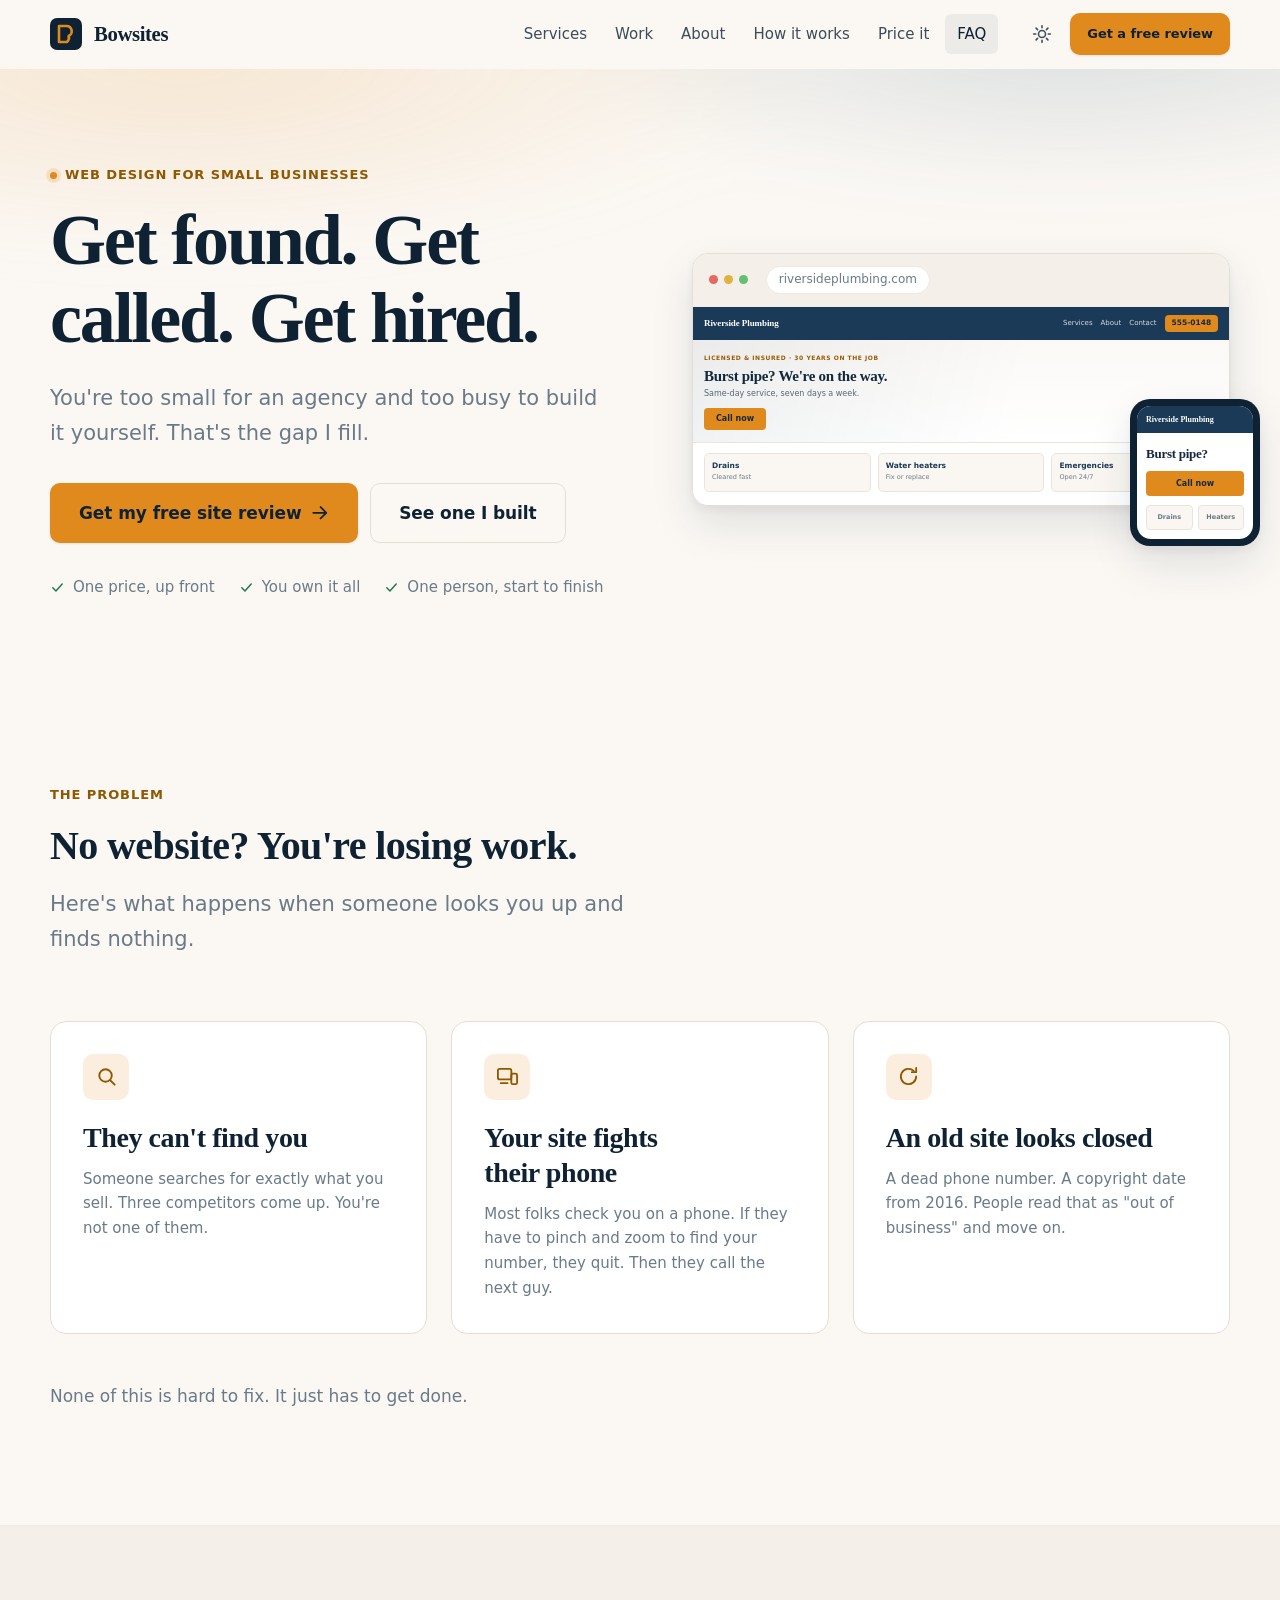
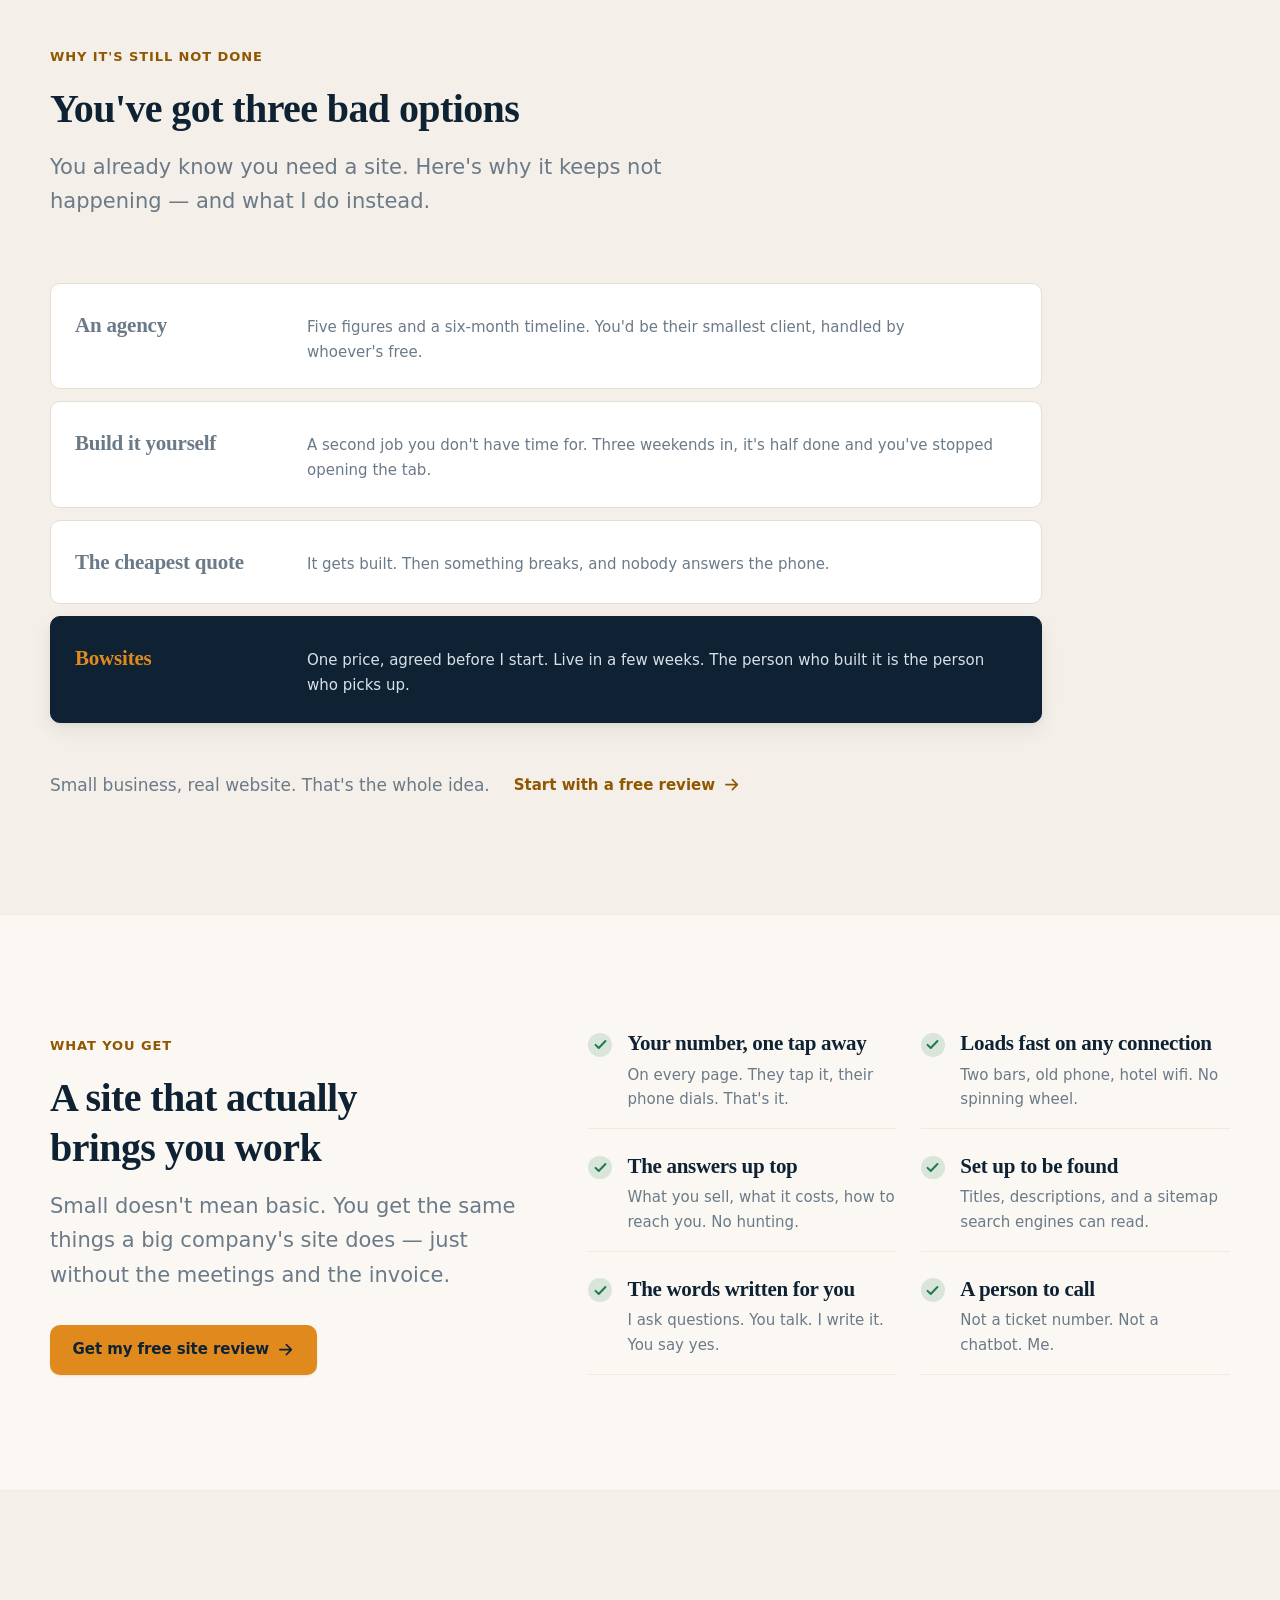
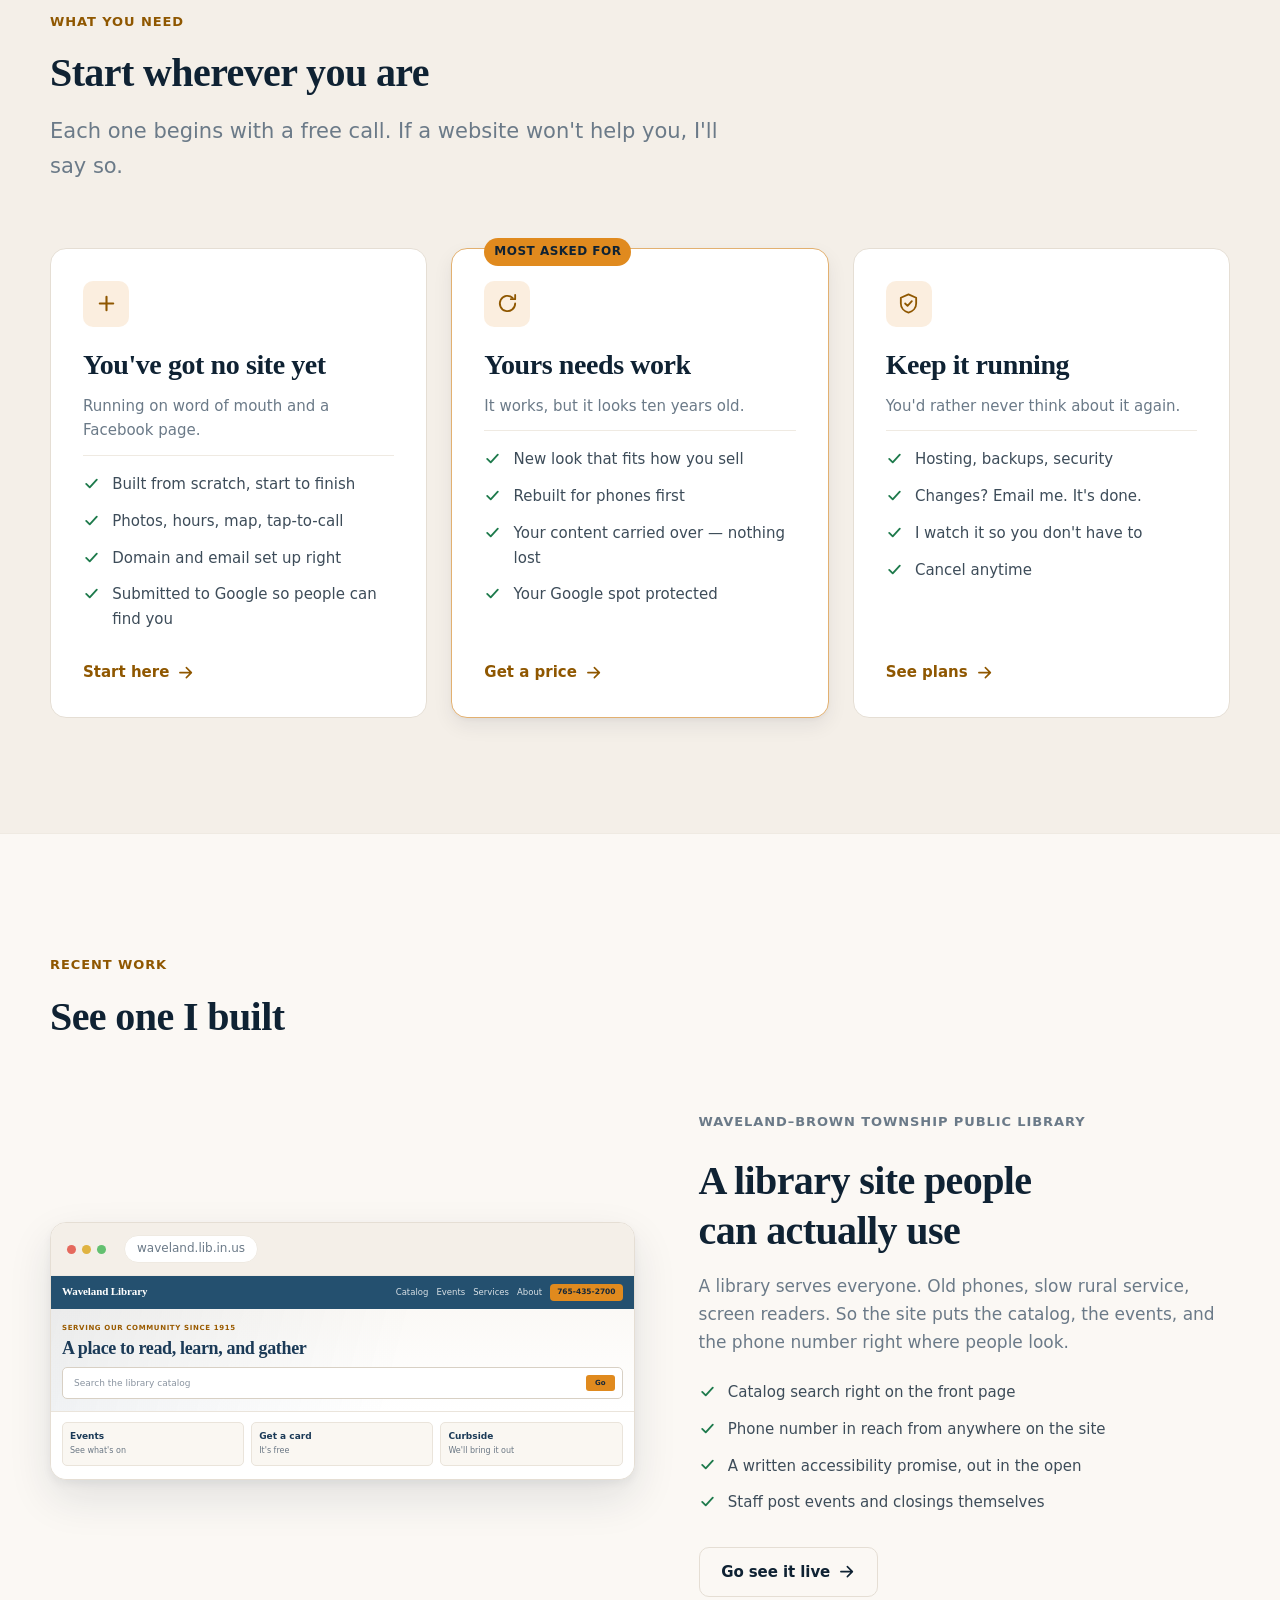
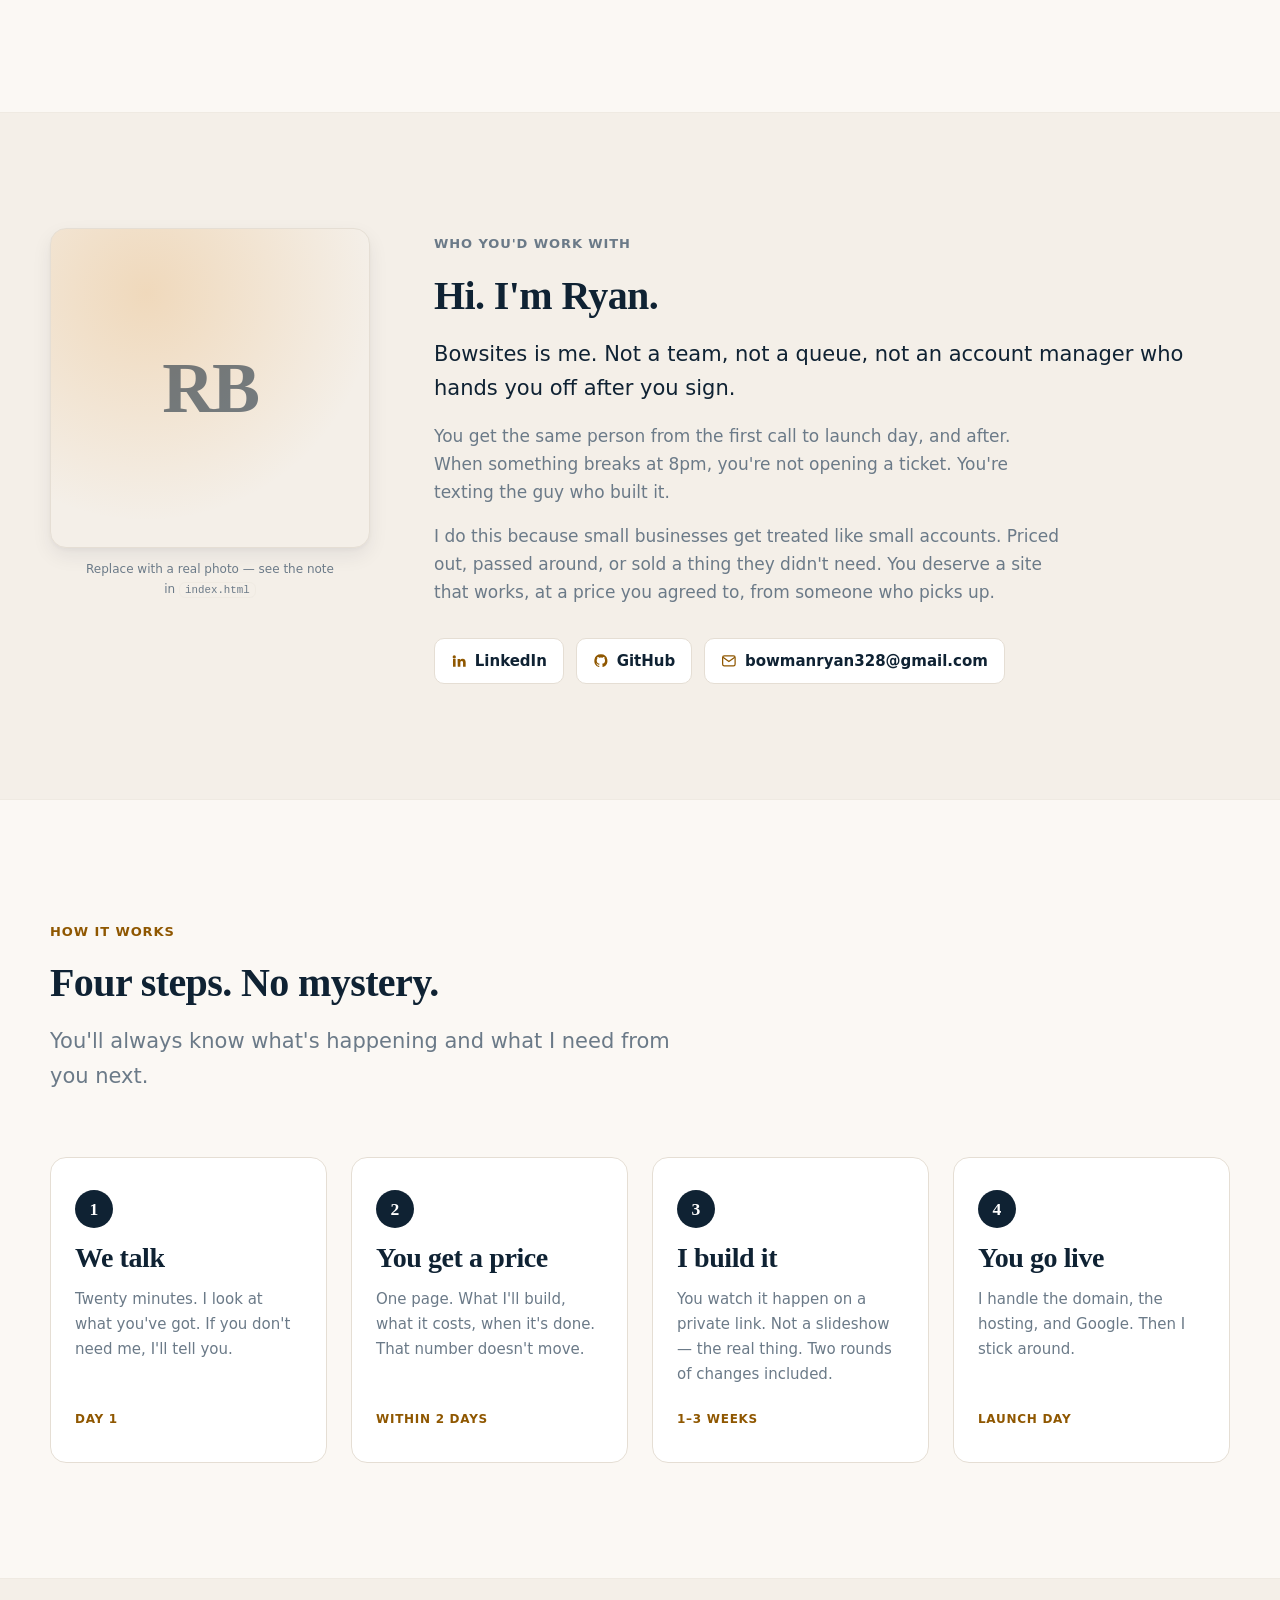
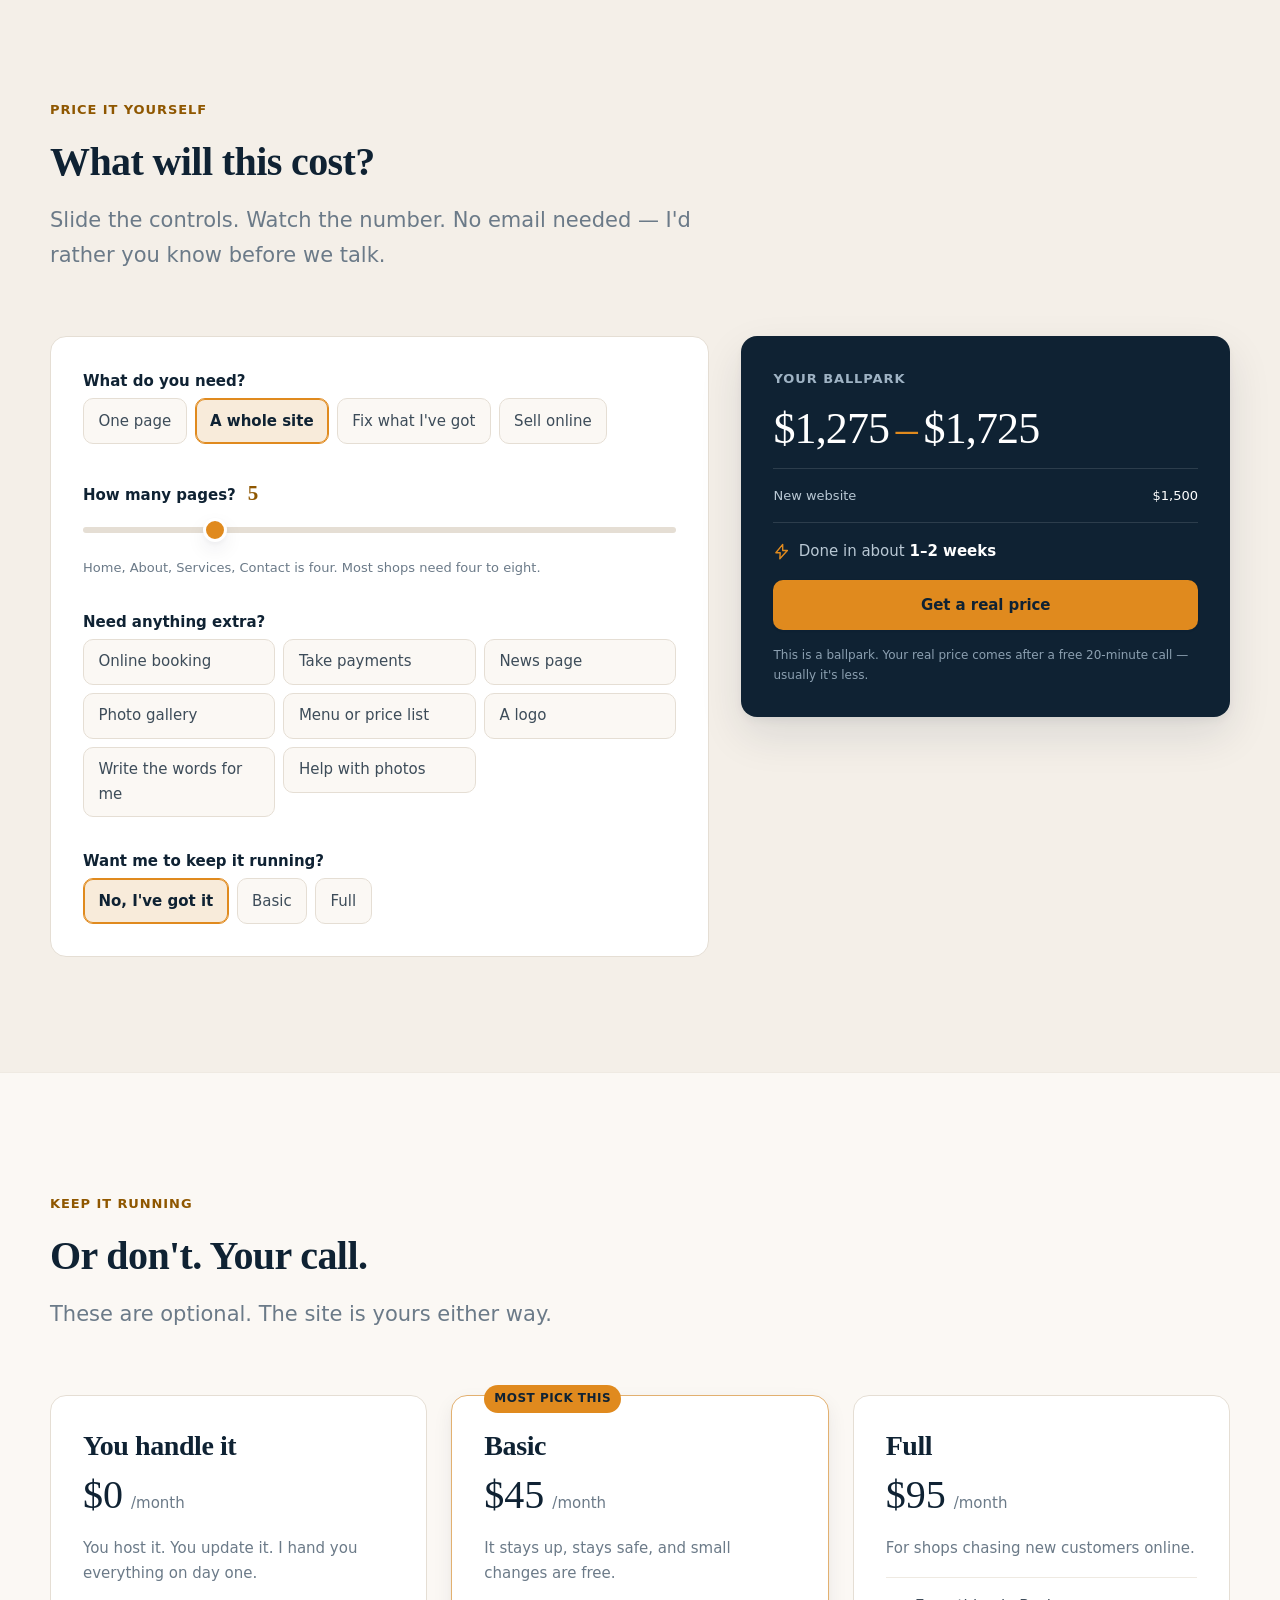
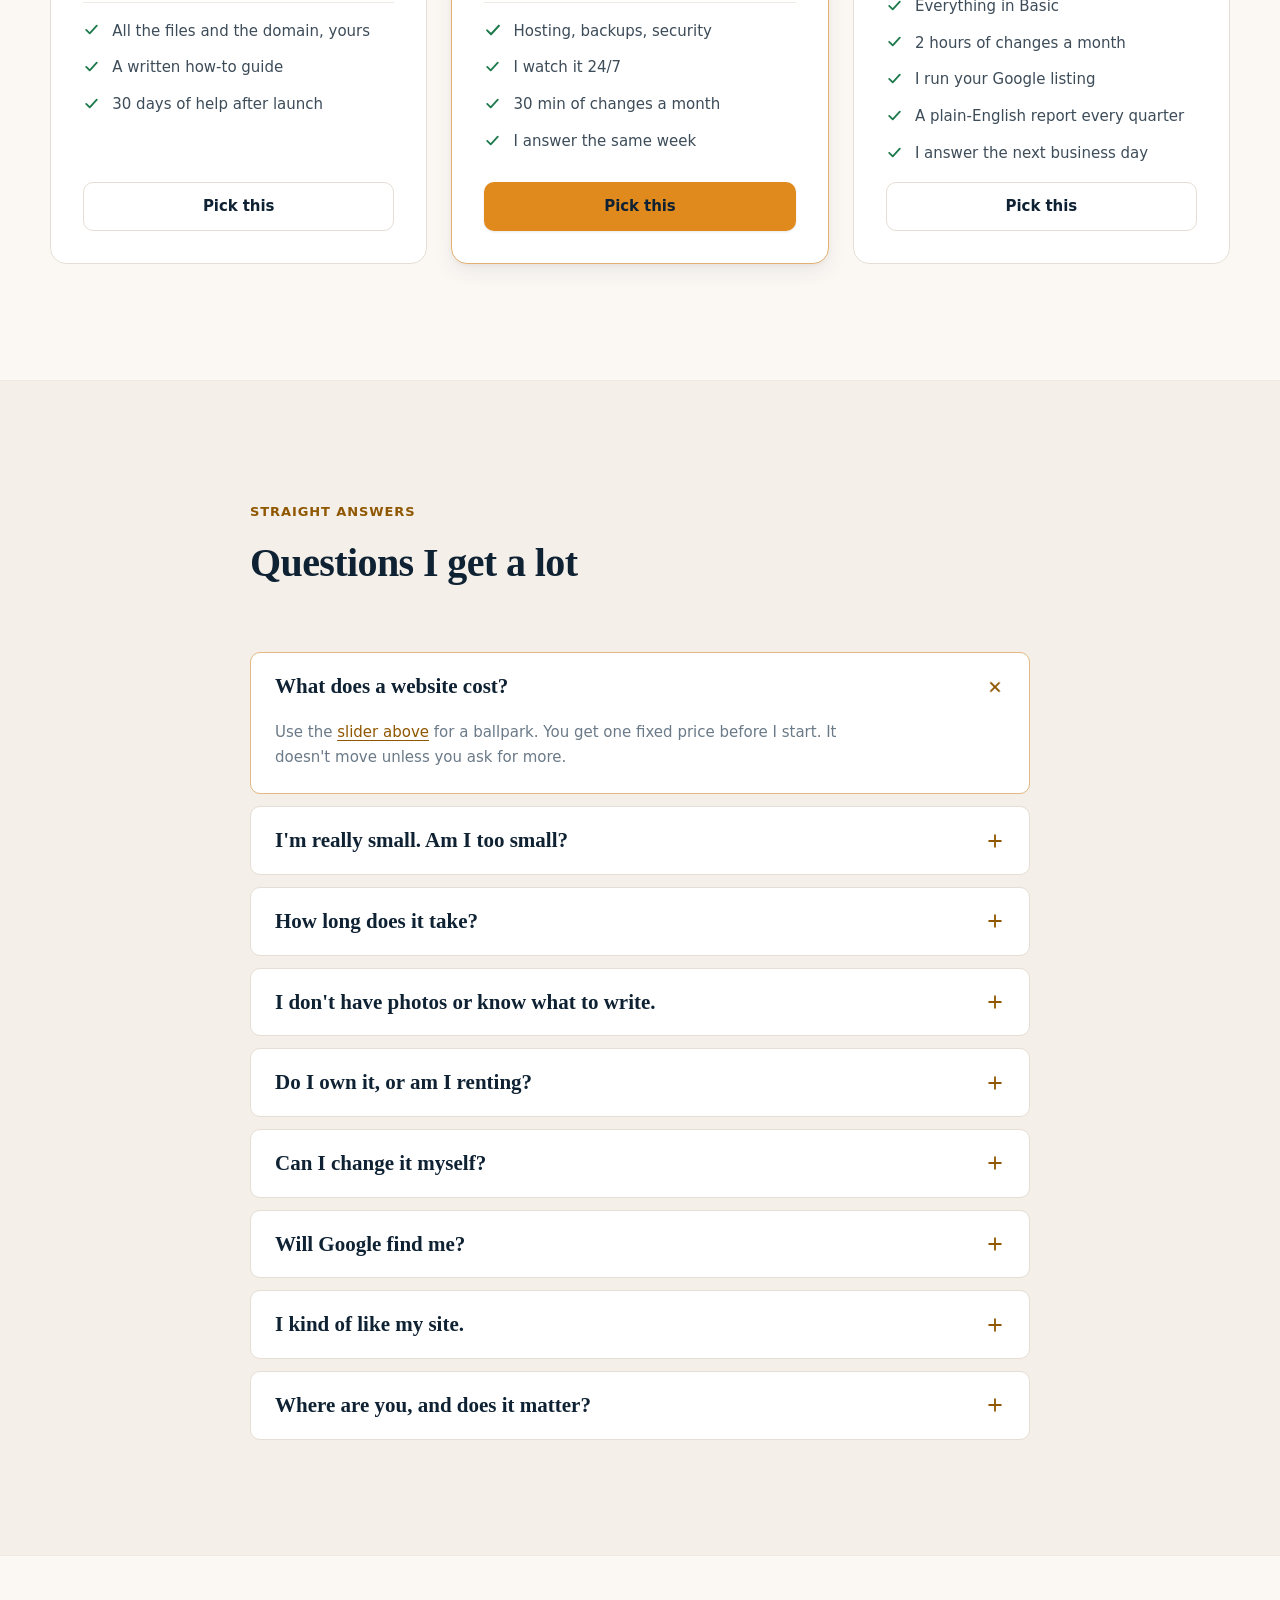
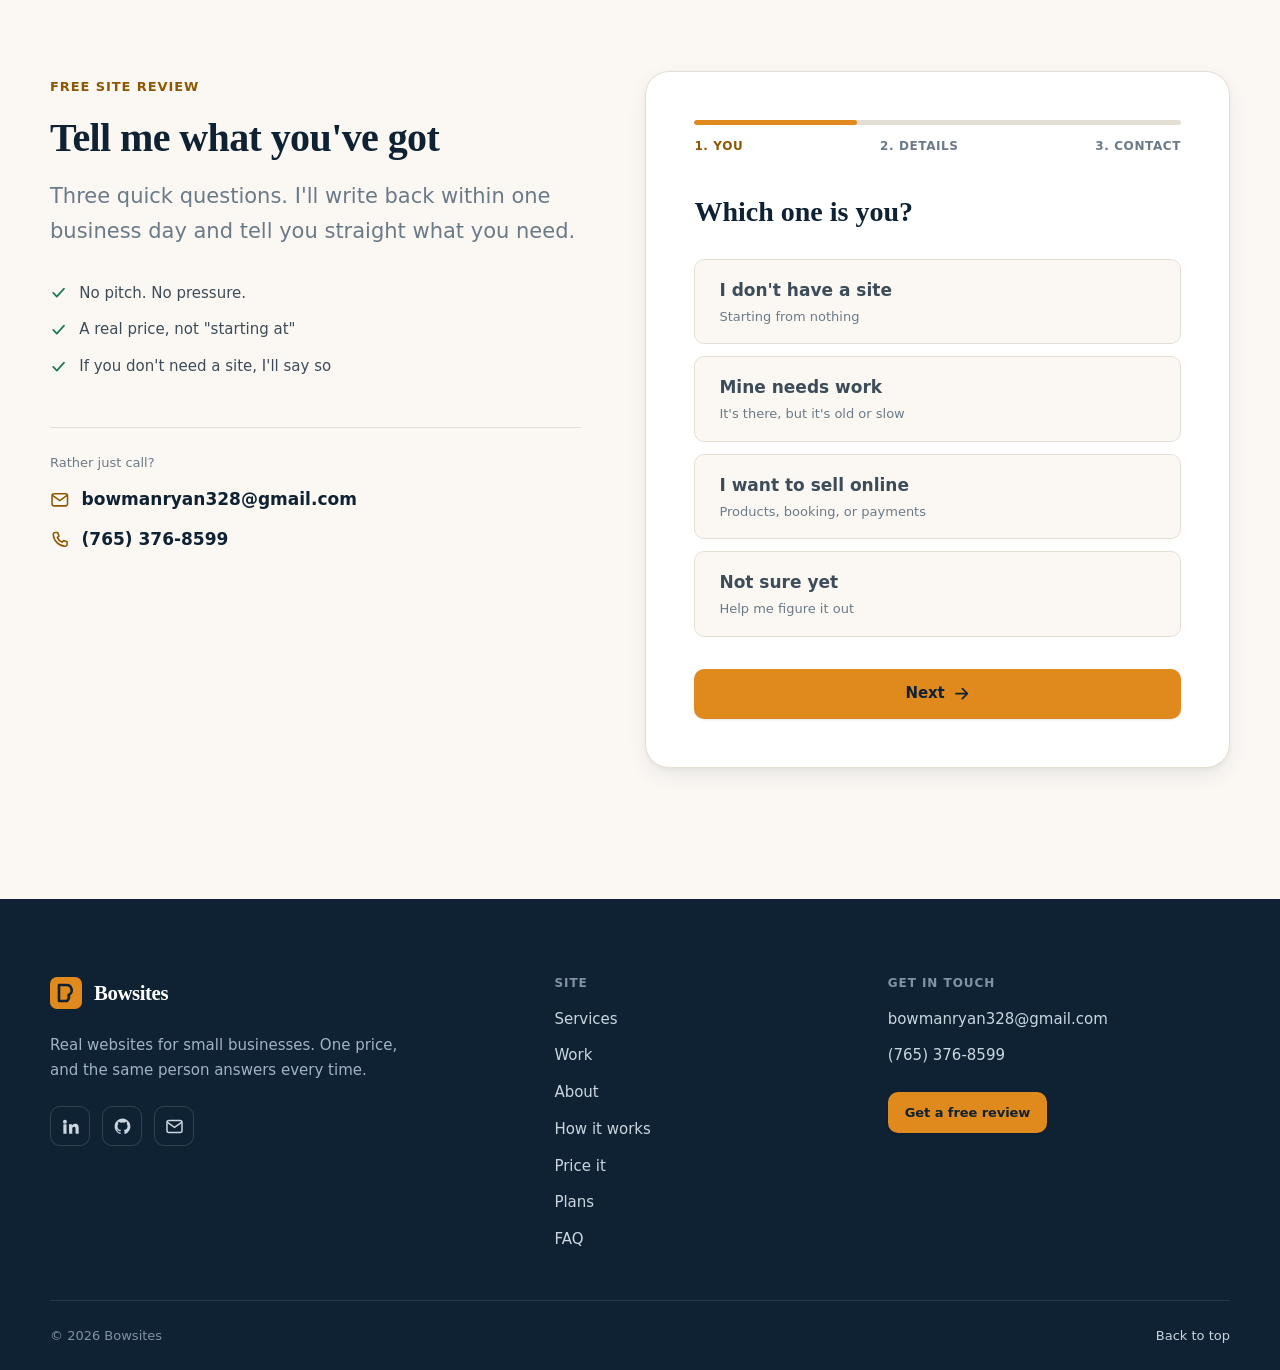
==== index.html @ 0f8f1070 "Add About section, profile links, share image, and 404 page The page claimed "a real person, not a t" ====
<!DOCTYPE html>
<html lang="en" data-theme="auto">
<head>
<meta charset="utf-8">
<meta name="viewport" content="width=device-width, initial-scale=1, viewport-fit=cover">
<title>Bowsites — Websites for Small Businesses</title>

<meta name="description" content="Too small for an agency. Too busy to build it yourself. Bowsites makes real websites for small businesses — one fixed price, a few weeks, and the same person answers every time.">
<meta name="theme-color" content="#0F2233" media="(prefers-color-scheme: dark)">
<meta name="theme-color" content="#FBF8F4" media="(prefers-color-scheme: light)">
<link rel="canonical" href="https://ryanbowman19.github.io/">

<meta property="og:type" content="website">
<meta property="og:title" content="Bowsites — Websites for Small Businesses">
<meta property="og:description" content="Too small for an agency. Too busy to build it yourself. One fixed price, a few weeks, and the same person answers every time.">
<meta property="og:url" content="https://ryanbowman19.github.io/">
<meta property="og:image" content="https://ryanbowman19.github.io/assets/og-image.png">
<meta property="og:image:alt" content="Bowsites — websites for small businesses">
<meta name="twitter:card" content="summary_large_image">

<link rel="icon" href="data:image/svg+xml,%3Csvg xmlns='http://www.w3.org/2000/svg' viewBox='0 0 32 32'%3E%3Crect width='32' height='32' rx='7' fill='%230F2233'/%3E%3Cpath d='M9 8h7.5a5.2 5.2 0 0 1 2.1 9.95A5.6 5.6 0 0 1 17 24H9z' fill='none' stroke='%23E08A1E' stroke-width='2.6' stroke-linejoin='round'/%3E%3C/svg%3E">
<link rel="apple-touch-icon" href="assets/apple-touch-icon.png">

<link rel="stylesheet" href="styles.css">

<script type="application/ld+json">
{
  "@context": "https://schema.org",
  "@type": "ProfessionalService",
  "@id": "https://ryanbowman19.github.io/#business",
  "name": "Bowsites",
  "description": "Web design and website redesign for small businesses. Fast, simple sites at a fixed price.",
  "url": "https://ryanbowman19.github.io/",
  "email": "REPLACE_EMAIL",
  "telephone": "REPLACE_PHONE",
  "priceRange": "$$",
  "areaServed": "Worldwide",
  "availableLanguage": "en",
  "sameAs": [
    "https://www.linkedin.com/in/ryan-bowman19",
    "https://github.com/RyanBowman19"
  ],
  "founder": {
    "@type": "Person",
    "name": "Ryan Bowman",
    "url": "https://ryanbowman19.github.io/#about",
    "sameAs": [
      "https://www.linkedin.com/in/ryan-bowman19",
      "https://github.com/RyanBowman19"
    ]
  },
  "makesOffer": [
    { "@type": "Offer", "itemOffered": { "@type": "Service", "name": "New website design" } },
    { "@type": "Offer", "itemOffered": { "@type": "Service", "name": "Website redesign" } },
    { "@type": "Offer", "itemOffered": { "@type": "Service", "name": "Website care and hosting" } }
  ]
}
</script>
</head>

<body>
<a class="skip-link" href="#main">Skip to content</a>

<!-- ═══ ICON SPRITE — inline, zero requests ═══ -->
<svg class="sprite" aria-hidden="true" focusable="false">
  <symbol id="i-check" viewBox="0 0 24 24"><path d="m4.5 12.5 5 5 10-11" fill="none" stroke="currentColor" stroke-width="2.4" stroke-linecap="round" stroke-linejoin="round"/></symbol>
  <symbol id="i-arrow" viewBox="0 0 24 24"><path d="M4 12h15m-6-7 7 7-7 7" fill="none" stroke="currentColor" stroke-width="2.2" stroke-linecap="round" stroke-linejoin="round"/></symbol>
  <symbol id="i-search" viewBox="0 0 24 24"><circle cx="11" cy="11" r="6.5" fill="none" stroke="currentColor" stroke-width="2"/><path d="m16 16 4.5 4.5" fill="none" stroke="currentColor" stroke-width="2" stroke-linecap="round"/></symbol>
  <symbol id="i-phone" viewBox="0 0 24 24"><path d="M6.5 3h3l1.5 4.5-2 1.5a11.5 11.5 0 0 0 6 6l1.5-2L21 14.5v3a2.5 2.5 0 0 1-2.7 2.5C10.8 19.5 4.5 13.2 4 5.7A2.5 2.5 0 0 1 6.5 3Z" fill="none" stroke="currentColor" stroke-width="1.9" stroke-linejoin="round"/></symbol>
  <symbol id="i-mail" viewBox="0 0 24 24"><rect x="2.5" y="4.5" width="19" height="15" rx="2.5" fill="none" stroke="currentColor" stroke-width="1.9"/><path d="m3.5 7 8.5 6 8.5-6" fill="none" stroke="currentColor" stroke-width="1.9" stroke-linecap="round"/></symbol>
  <symbol id="i-bolt" viewBox="0 0 24 24"><path d="M13.5 2 4 13.5h6L9.5 22 20 10.5h-6.5z" fill="none" stroke="currentColor" stroke-width="1.9" stroke-linejoin="round"/></symbol>
  <symbol id="i-device" viewBox="0 0 24 24"><rect x="2" y="4" width="14" height="11" rx="1.8" fill="none" stroke="currentColor" stroke-width="1.9"/><rect x="16" y="9" width="6" height="11" rx="1.6" fill="none" stroke="currentColor" stroke-width="1.9"/><path d="M5 19h7" stroke="currentColor" stroke-width="1.9" stroke-linecap="round"/></symbol>
  <symbol id="i-shield" viewBox="0 0 24 24"><path d="M12 2.5 20 6v6c0 4.6-3.3 8.3-8 9.5-4.7-1.2-8-4.9-8-9.5V6Z" fill="none" stroke="currentColor" stroke-width="1.9" stroke-linejoin="round"/><path d="m8.5 12 2.5 2.5 4.5-5" fill="none" stroke="currentColor" stroke-width="1.9" stroke-linecap="round" stroke-linejoin="round"/></symbol>
  <symbol id="i-refresh" viewBox="0 0 24 24"><path d="M20 12a8 8 0 1 1-2.6-5.9" fill="none" stroke="currentColor" stroke-width="1.9" stroke-linecap="round"/><path d="M20 3v4.5h-4.5" fill="none" stroke="currentColor" stroke-width="1.9" stroke-linecap="round" stroke-linejoin="round"/></symbol>
  <symbol id="i-plus" viewBox="0 0 24 24"><path d="M12 5v14M5 12h14" fill="none" stroke="currentColor" stroke-width="2.2" stroke-linecap="round"/></symbol>
  <symbol id="i-menu" viewBox="0 0 24 24"><path d="M4 7h16M4 12h16M4 17h16" fill="none" stroke="currentColor" stroke-width="2" stroke-linecap="round"/></symbol>
  <symbol id="i-close" viewBox="0 0 24 24"><path d="m6 6 12 12M18 6 6 18" fill="none" stroke="currentColor" stroke-width="2" stroke-linecap="round"/></symbol>
  <symbol id="i-sun" viewBox="0 0 24 24"><circle cx="12" cy="12" r="4.2" fill="none" stroke="currentColor" stroke-width="1.9"/><path d="M12 2v2.5M12 19.5V22M2 12h2.5M19.5 12H22M4.9 4.9l1.8 1.8M17.3 17.3l1.8 1.8M19.1 4.9l-1.8 1.8M6.7 17.3l-1.8 1.8" stroke="currentColor" stroke-width="1.9" stroke-linecap="round"/></symbol>
  <symbol id="i-moon" viewBox="0 0 24 24"><path d="M20 14.5A8.5 8.5 0 0 1 9.5 4a8.5 8.5 0 1 0 10.5 10.5Z" fill="none" stroke="currentColor" stroke-width="1.9" stroke-linejoin="round"/></symbol>
  <symbol id="i-quote" viewBox="0 0 24 24"><path d="M9.5 5C6.5 6.5 5 9 5 12h3.5v7H3v-6.5C3 8 5 5.6 9.5 4zM21 5c-3 1.5-4.5 4-4.5 7H20v7h-5.5v-6.5c0-4.5 2-6.9 6.5-8.5z" fill="currentColor"/></symbol>
  <symbol id="i-linkedin" viewBox="0 0 24 24"><path d="M4.98 3.5a2.5 2.5 0 1 0 0 5 2.5 2.5 0 0 0 0-5zM3 9h4v12H3zM10 9h3.8v1.7h.05a4.2 4.2 0 0 1 3.75-2.05c4 0 4.75 2.6 4.75 6V21h-4v-5.6c0-1.34-.03-3.06-1.9-3.06-1.9 0-2.2 1.46-2.2 2.96V21h-4z" fill="currentColor"/></symbol>
  <symbol id="i-github" viewBox="0 0 24 24"><path d="M12 2a10 10 0 0 0-3.16 19.49c.5.09.68-.22.68-.48v-1.7c-2.78.6-3.37-1.34-3.37-1.34-.45-1.16-1.11-1.47-1.11-1.47-.91-.62.07-.6.07-.6 1 .07 1.53 1.03 1.53 1.03.9 1.53 2.34 1.09 2.91.83.09-.65.35-1.09.63-1.34-2.22-.25-4.55-1.11-4.55-4.94 0-1.09.39-1.98 1.03-2.68-.1-.25-.45-1.27.1-2.64 0 0 .84-.27 2.75 1.02a9.5 9.5 0 0 1 5 0c1.91-1.29 2.75-1.02 2.75-1.02.55 1.37.2 2.39.1 2.64.64.7 1.03 1.59 1.03 2.68 0 3.84-2.34 4.68-4.57 4.93.36.31.68.92.68 1.85v2.74c0 .27.18.58.69.48A10 10 0 0 0 12 2z" fill="currentColor"/></symbol>
</svg>

<!-- ═══ HEADER ═══ -->
<header class="site-header" id="site-header">
  <div class="wrap header-inner">
    <a class="logo" href="#top" aria-label="Bowsites — home">
      <svg class="logo-mark" viewBox="0 0 32 32" aria-hidden="true">
        <rect width="32" height="32" rx="7" class="logo-bg"/>
        <path d="M9 8h7.5a5.2 5.2 0 0 1 2.1 9.95A5.6 5.6 0 0 1 17 24H9z" fill="none" class="logo-stroke" stroke-width="2.6" stroke-linejoin="round"/>
      </svg>
      <span class="logo-word">Bowsites</span>
    </a>

    <nav class="nav" id="nav" aria-label="Main">
      <ul class="nav-list">
        <li><a href="#services">Services</a></li>
        <li><a href="#work">Work</a></li>
        <li><a href="#about">About</a></li>
        <li><a href="#process">How it works</a></li>
        <li><a href="#estimate">Price it</a></li>
        <li><a href="#faq">FAQ</a></li>
      </ul>
    </nav>

    <div class="header-actions">
      <button class="icon-btn" id="theme-toggle" type="button" aria-label="Switch to dark theme">
        <svg class="ico ico-sun" aria-hidden="true"><use href="#i-sun"/></svg>
        <svg class="ico ico-moon" aria-hidden="true"><use href="#i-moon"/></svg>
      </button>
      <a class="btn btn-primary btn-sm header-cta" href="#contact">Get a free review</a>
      <button class="icon-btn nav-toggle" id="nav-toggle" type="button" aria-expanded="false" aria-controls="nav" aria-label="Open menu">
        <svg class="ico ico-open" aria-hidden="true"><use href="#i-menu"/></svg>
        <svg class="ico ico-shut" aria-hidden="true"><use href="#i-close"/></svg>
      </button>
    </div>
  </div>
</header>

<main id="main">
<span id="top"></span>

<!-- ═══ HERO ═══ -->
<section class="hero">
  <div class="hero-glow" aria-hidden="true"></div>
  <div class="wrap hero-grid">

    <div class="hero-copy">
      <p class="eyebrow"><span class="dot"></span> Web design for small businesses</p>

      <h1 class="hero-h1">Get found. Get called. Get&nbsp;hired.</h1>

      <p class="hero-sub">
        You're too small for an agency and too busy to build it yourself. That's
        the gap I fill.
      </p>

      <div class="hero-cta">
        <a class="btn btn-primary btn-lg" href="#contact">
          Get my free site review
          <svg class="ico" aria-hidden="true"><use href="#i-arrow"/></svg>
        </a>
        <a class="btn btn-ghost btn-lg" href="#work">See one I built</a>
      </div>

      <ul class="hero-trust">
        <li><svg class="ico" aria-hidden="true"><use href="#i-check"/></svg> One price, up front</li>
        <li><svg class="ico" aria-hidden="true"><use href="#i-check"/></svg> You own it all</li>
        <li><svg class="ico" aria-hidden="true"><use href="#i-check"/></svg> One person, start to finish</li>
      </ul>
    </div>

    <!-- Realistic mini-site mockup. Pure CSS/HTML — no image payload. -->
    <div class="hero-visual" aria-hidden="true">
      <div class="browser">
        <div class="browser-bar">
          <span class="dot-r"></span><span class="dot-y"></span><span class="dot-g"></span>
          <span class="browser-url">riversideplumbing.com</span>
        </div>

        <div class="mini">
          <div class="mini-nav">
            <span class="mini-logo">Riverside&nbsp;Plumbing</span>
            <span class="mini-links"><i>Services</i><i>About</i><i>Contact</i></span>
            <span class="mini-call">555‑0148</span>
          </div>

          <div class="mini-hero">
            <p class="mini-eyebrow">Licensed &amp; insured · 30 years on the job</p>
            <p class="mini-h">Burst pipe? We're on the way.</p>
            <p class="mini-p">Same-day service, seven days a week.</p>
            <span class="mini-btn">Call now</span>
          </div>

          <div class="mini-row">
            <span><b>Drains</b>Cleared fast</span>
            <span><b>Water heaters</b>Fix or replace</span>
            <span><b>Emergencies</b>Open 24/7</span>
          </div>
        </div>
      </div>

      <div class="phone">
        <div class="phone-screen">
          <span class="ph-logo">Riverside&nbsp;Plumbing</span>
          <span class="ph-h">Burst pipe?</span>
          <span class="ph-btn">Call now</span>
          <span class="ph-row"><i>Drains</i><i>Heaters</i></span>
        </div>
      </div>

      <!-- Speed chip removed until measured. Once you've run pagespeed.web.dev
           against a real client site, put the true number back:
           <div class="score-chip"><strong>0.9s</strong><span>load time<br>on 4G</span></div> -->
    </div>

  </div>
</section>

<!-- ═══ PROBLEM ═══ -->
<section class="section problem" id="why">
  <div class="wrap">
    <header class="section-head">
      <p class="eyebrow">The problem</p>
      <h2>No website? You're losing work.</h2>
      <p class="lead">Here's what happens when someone looks you up and finds nothing.</p>
    </header>

    <div class="grid-3">
      <article class="card card-problem">
        <div class="card-ico"><svg class="ico" aria-hidden="true"><use href="#i-search"/></svg></div>
        <h3>They can't find you</h3>
        <p>Someone searches for exactly what you sell. Three competitors come up. You're not one of them.</p>
      </article>

      <article class="card card-problem">
        <div class="card-ico"><svg class="ico" aria-hidden="true"><use href="#i-device"/></svg></div>
        <h3>Your site fights their phone</h3>
        <p>Most folks check you on a phone. If they have to pinch and zoom to find your number, they quit. Then they call the next guy.</p>
      </article>

      <article class="card card-problem">
        <div class="card-ico"><svg class="ico" aria-hidden="true"><use href="#i-refresh"/></svg></div>
        <h3>An old site looks closed</h3>
        <p>A dead phone number. A copyright date from 2016. People read that as "out of business" and move on.</p>
      </article>
    </div>

    <p class="section-foot">
      None of this is hard to fix. It just has to get done.
    </p>
  </div>
</section>

<!-- ═══ THE OPTIONS ═══ -->
<section class="section section-alt options" id="options">
  <div class="wrap">
    <header class="section-head">
      <p class="eyebrow">Why it's still not done</p>
      <h2>You've got three bad options</h2>
      <p class="lead">
        You already know you need a site. Here's why it keeps not happening — and
        what I do instead.
      </p>
    </header>

    <ol class="option-list">
      <li class="option">
        <span class="option-tag">An agency</span>
        <p>Five figures and a six-month timeline. You'd be their smallest client, handled by whoever's free.</p>
      </li>
      <li class="option">
        <span class="option-tag">Build it yourself</span>
        <p>A second job you don't have time for. Three weekends in, it's half done and you've stopped opening the tab.</p>
      </li>
      <li class="option">
        <span class="option-tag">The cheapest quote</span>
        <p>It gets built. Then something breaks, and nobody answers the phone.</p>
      </li>
      <li class="option option-mine">
        <span class="option-tag">Bowsites</span>
        <p>One price, agreed before I start. Live in a few weeks. The person who built it is the person who picks up.</p>
      </li>
    </ol>

    <p class="section-foot">
      Small business, real website. That's the whole idea.
      <a class="link-arrow" href="#contact">Start with a free review <svg class="ico" aria-hidden="true"><use href="#i-arrow"/></svg></a>
    </p>
  </div>
</section>

<!-- ═══ BENEFITS ═══ -->
<section class="section" id="benefits">
  <div class="wrap benefits-grid">
    <div class="benefits-copy">
      <p class="eyebrow">What you get</p>
      <h2>A site that actually brings you work</h2>
      <p class="lead">
        Small doesn't mean basic. You get the same things a big company's site
        does — just without the meetings and the invoice.
      </p>
      <a class="btn btn-primary" href="#contact">
        Get my free site review
        <svg class="ico" aria-hidden="true"><use href="#i-arrow"/></svg>
      </a>
    </div>

    <ul class="benefits-list">
      <li>
        <h3>Your number, one tap away</h3>
        <p>On every page. They tap it, their phone dials. That's it.</p>
      </li>
      <li>
        <h3>Loads fast on any connection</h3>
        <p>Two bars, old phone, hotel wifi. No spinning wheel.</p>
      </li>
      <li>
        <h3>The answers up top</h3>
        <p>What you sell, what it costs, how to reach you. No hunting.</p>
      </li>
      <li>
        <h3>Set up to be found</h3>
        <p>Titles, descriptions, and a sitemap search engines can read.</p>
      </li>
      <li>
        <h3>The words written for you</h3>
        <p>I ask questions. You talk. I write it. You say yes.</p>
      </li>
      <li>
        <h3>A person to call</h3>
        <p>Not a ticket number. Not a chatbot. Me.</p>
      </li>
    </ul>
  </div>
</section>

<!-- ═══ SERVICES ═══ -->
<section class="section section-alt" id="services">
  <div class="wrap">
    <header class="section-head">
      <p class="eyebrow">What you need</p>
      <h2>Start wherever you are</h2>
      <p class="lead">Each one begins with a free call. If a website won't help you, I'll say so.</p>
    </header>

    <div class="grid-3 services">
      <article class="card card-service">
        <div class="card-ico"><svg class="ico" aria-hidden="true"><use href="#i-plus"/></svg></div>
        <h3>You've got no site yet</h3>
        <p class="card-for">Running on word of mouth and a Facebook page.</p>
        <ul class="ticks">
          <li>Built from scratch, start to finish</li>
          <li>Photos, hours, map, tap-to-call</li>
          <li>Domain and email set up right</li>
          <li>Submitted to Google so people can find you</li>
        </ul>
        <a class="link-arrow" href="#contact">Start here <svg class="ico" aria-hidden="true"><use href="#i-arrow"/></svg></a>
      </article>

      <article class="card card-service featured">
        <span class="badge">Most asked for</span>
        <div class="card-ico"><svg class="ico" aria-hidden="true"><use href="#i-refresh"/></svg></div>
        <h3>Yours needs work</h3>
        <p class="card-for">It works, but it looks ten years old.</p>
        <ul class="ticks">
          <li>New look that fits how you sell</li>
          <li>Rebuilt for phones first</li>
          <li>Your content carried over — nothing lost</li>
          <li>Your Google spot protected</li>
        </ul>
        <a class="link-arrow" href="#contact">Get a price <svg class="ico" aria-hidden="true"><use href="#i-arrow"/></svg></a>
      </article>

      <article class="card card-service">
        <div class="card-ico"><svg class="ico" aria-hidden="true"><use href="#i-shield"/></svg></div>
        <h3>Keep it running</h3>
        <p class="card-for">You'd rather never think about it again.</p>
        <ul class="ticks">
          <li>Hosting, backups, security</li>
          <li>Changes? Email me. It's done.</li>
          <li>I watch it so you don't have to</li>
          <li>Cancel anytime</li>
        </ul>
        <a class="link-arrow" href="#pricing">See plans <svg class="ico" aria-hidden="true"><use href="#i-arrow"/></svg></a>
      </article>
    </div>
  </div>
</section>

<!--
  ═══════════════════════════════════════════════════════════════════════
  TESTIMONIALS GO HERE once you have real ones.
  Markup and styles are ready — see docs/03-copy-deck.md for the block to
  paste back in, and how to ask a client for a quote worth publishing.
  Never invent them: fake reviews break FTC rules and carry real penalties.
  ═══════════════════════════════════════════════════════════════════════
-->

<!-- ═══ WORK ═══ -->
<section class="section" id="work">
  <div class="wrap">
    <header class="section-head">
      <p class="eyebrow">Recent work</p>
      <h2>See one I built</h2>
    </header>

    <article class="case">
      <div class="case-visual">
        <div class="browser browser-static">
          <div class="browser-bar">
            <span class="dot-r"></span><span class="dot-y"></span><span class="dot-g"></span>
            <span class="browser-url">waveland.lib.in.us</span>
          </div>

          <!-- Replace with a real screenshot when you have one: assets/waveland.webp -->
          <div class="mini mini-lib">
            <div class="mini-nav lib">
              <span class="mini-logo">Waveland&nbsp;Library</span>
              <span class="mini-links"><i>Catalog</i><i>Events</i><i>Services</i><i>About</i></span>
              <span class="mini-call">765‑435‑2700</span>
            </div>

            <div class="mini-hero lib">
              <p class="mini-eyebrow">Serving our community since 1915</p>
              <p class="mini-h">A place to read, learn, and gather</p>
              <span class="mini-search">Search the library catalog<span class="mini-search-btn">Go</span></span>
            </div>

            <div class="mini-row">
              <span><b>Events</b>See what's on</span>
              <span><b>Get a card</b>It's free</span>
              <span><b>Curbside</b>We'll bring it out</span>
            </div>
          </div>
        </div>
      </div>

      <div class="case-copy">
        <p class="eyebrow">Waveland–Brown Township Public Library</p>
        <h3>A library site people can actually use</h3>
        <p>
          A library serves everyone. Old phones, slow rural service, screen readers.
          So the site puts the catalog, the events, and the phone number right where
          people look.
        </p>
        <ul class="ticks">
          <li>Catalog search right on the front page</li>
          <li>Phone number in reach from anywhere on the site</li>
          <li>A written accessibility promise, out in the open</li>
          <li>Staff post events and closings themselves</li>
        </ul>

        <!-- Metrics row hidden until measured. Run pagespeed.web.dev against
             waveland.lib.in.us, then restore this with the real numbers:
        <div class="case-metrics">
          <div class="metric"><strong>0.8s</strong><span>Load time</span></div>
          <div class="metric"><strong>98</strong><span>Phone score</span></div>
          <div class="metric"><strong>100</strong><span>Accessibility</span></div>
        </div> -->

        <a class="btn btn-ghost" href="https://waveland.lib.in.us" target="_blank" rel="noopener">
          Go see it live
          <svg class="ico" aria-hidden="true"><use href="#i-arrow"/></svg>
        </a>
      </div>
    </article>
  </div>
</section>

<!-- ═══ ABOUT ═══ -->
<section class="section section-alt about" id="about">
  <div class="wrap about-grid">

    <div class="about-portrait">
      <!--
        Swap this for a real photo. It matters more than anything else on
        this page — a face is the difference between "some website" and
        "a person I could call." Square, at least 600x600, exported as WebP:
        <img src="assets/ryan.webp" width="600" height="600" alt="Ryan Bowman"
             loading="lazy" decoding="async">
      -->
      <div class="portrait-fallback" role="img" aria-label="Ryan Bowman">
        <span>RB</span>
      </div>
      <p class="portrait-note">Replace with a real photo — see the note in <code>index.html</code></p>
    </div>

    <div class="about-copy">
      <p class="eyebrow">Who you'd work with</p>
      <h2>Hi. I'm Ryan.</h2>

      <p class="lead">
        Bowsites is me. Not a team, not a queue, not an account manager who
        hands you off after you sign.
      </p>

      <p>
        You get the same person from the first call to launch day, and after.
        When something breaks at 8pm, you're not opening a ticket. You're
        texting the guy who built it.
      </p>

      <p>
        I do this because small businesses get treated like small accounts.
        Priced out, passed around, or sold a thing they didn't need. You
        deserve a site that works, at a price you agreed to, from someone who
        picks up.
      </p>

      <!-- TODO: add 2-3 sentences of your own background here. What you did
           before this, how long you've been building, why you started. It
           does not need to be impressive - it needs to be true and specific.
           "I've been building sites since I was 15" beats any adjective. -->

      <ul class="about-links">
        <li>
          <a data-site="linkedin" href="#" target="_blank" rel="noopener">
            <svg class="ico" aria-hidden="true"><use href="#i-linkedin"/></svg>
            LinkedIn
          </a>
        </li>
        <li>
          <a data-site="github" href="#" target="_blank" rel="noopener">
            <svg class="ico" aria-hidden="true"><use href="#i-github"/></svg>
            GitHub
          </a>
        </li>
        <li>
          <a data-site="mailto" href="#">
            <svg class="ico" aria-hidden="true"><use href="#i-mail"/></svg>
            <span data-site="email">Email</span>
          </a>
        </li>
      </ul>
    </div>

  </div>
</section>

<!-- ═══ PROCESS ═══ -->
<section class="section" id="process">
  <div class="wrap">
    <header class="section-head">
      <p class="eyebrow">How it works</p>
      <h2>Four steps. No mystery.</h2>
      <p class="lead">You'll always know what's happening and what I need from you next.</p>
    </header>

    <ol class="steps">
      <li class="step">
        <span class="step-n">1</span>
        <h3>We talk</h3>
        <p>Twenty minutes. I look at what you've got. If you don't need me, I'll tell you.</p>
        <span class="step-when">Day 1</span>
      </li>
      <li class="step">
        <span class="step-n">2</span>
        <h3>You get a price</h3>
        <p>One page. What I'll build, what it costs, when it's done. That number doesn't move.</p>
        <span class="step-when">Within 2 days</span>
      </li>
      <li class="step">
        <span class="step-n">3</span>
        <h3>I build it</h3>
        <p>You watch it happen on a private link. Not a slideshow — the real thing. Two rounds of changes included.</p>
        <span class="step-when">1–3 weeks</span>
      </li>
      <li class="step">
        <span class="step-n">4</span>
        <h3>You go live</h3>
        <p>I handle the domain, the hosting, and Google. Then I stick around.</p>
        <span class="step-when">Launch day</span>
      </li>
    </ol>
  </div>
</section>

<!-- ═══ ESTIMATE ═══ -->
<section class="section section-alt" id="estimate">
  <div class="wrap">
    <header class="section-head">
      <p class="eyebrow">Price it yourself</p>
      <h2>What will this cost?</h2>
      <p class="lead">Slide the controls. Watch the number. No email needed — I'd rather you know before we talk.</p>
    </header>

    <div class="calc">
      <form class="calc-controls" id="calc" novalidate>

        <fieldset class="calc-group">
          <legend>What do you need?</legend>
          <div class="choice-row" role="radiogroup" aria-label="Project type">
            <label class="choice"><input type="radio" name="ptype" value="landing"><span>One page</span></label>
            <label class="choice"><input type="radio" name="ptype" value="new" checked><span>A whole site</span></label>
            <label class="choice"><input type="radio" name="ptype" value="redesign"><span>Fix what I've got</span></label>
            <label class="choice"><input type="radio" name="ptype" value="store"><span>Sell online</span></label>
          </div>
        </fieldset>

        <fieldset class="calc-group">
          <legend>How many pages? <output class="out" id="pages-out">5</output></legend>
          <input type="range" id="pages" name="pages" min="1" max="20" value="5" step="1" aria-describedby="pages-hint">
          <p class="hint" id="pages-hint">Home, About, Services, Contact is four. Most shops need four to eight.</p>
        </fieldset>

        <fieldset class="calc-group">
          <legend>Need anything extra?</legend>
          <div class="choice-grid">
            <label class="choice"><input type="checkbox" name="addon" value="booking"><span>Online booking</span></label>
            <label class="choice"><input type="checkbox" name="addon" value="payments"><span>Take payments</span></label>
            <label class="choice"><input type="checkbox" name="addon" value="blog"><span>News page</span></label>
            <label class="choice"><input type="checkbox" name="addon" value="gallery"><span>Photo gallery</span></label>
            <label class="choice"><input type="checkbox" name="addon" value="menu"><span>Menu or price list</span></label>
            <label class="choice"><input type="checkbox" name="addon" value="logo"><span>A logo</span></label>
            <label class="choice"><input type="checkbox" name="addon" value="copy"><span>Write the words for me</span></label>
            <label class="choice"><input type="checkbox" name="addon" value="photo"><span>Help with photos</span></label>
          </div>
        </fieldset>

        <fieldset class="calc-group">
          <legend>Want me to keep it running?</legend>
          <div class="choice-row" role="radiogroup" aria-label="Care plan">
            <label class="choice"><input type="radio" name="care" value="none" checked><span>No, I've got it</span></label>
            <label class="choice"><input type="radio" name="care" value="essential"><span>Basic</span></label>
            <label class="choice"><input type="radio" name="care" value="growth"><span>Full</span></label>
          </div>
        </fieldset>
      </form>

      <aside class="calc-result" aria-live="polite">
        <p class="calc-label">Your ballpark</p>
        <p class="calc-figure"><span id="calc-low">$1,275</span><span class="calc-dash">–</span><span id="calc-high">$1,725</span></p>
        <p class="calc-monthly" id="calc-monthly" hidden>plus <strong>$0</strong>/month to keep it running</p>

        <ul class="calc-breakdown" id="calc-breakdown"></ul>

        <div class="calc-timeline">
          <svg class="ico" aria-hidden="true"><use href="#i-bolt"/></svg>
          <span>Done in about <strong id="calc-weeks">2–3 weeks</strong></span>
        </div>

        <a class="btn btn-primary btn-block" href="#contact" id="calc-cta">Get a real price</a>
        <p class="calc-fine">This is a ballpark. Your real price comes after a free 20-minute call — usually it's less.</p>
      </aside>
    </div>
  </div>
</section>

<!-- ═══ PRICING ═══ -->
<section class="section" id="pricing">
  <div class="wrap">
    <header class="section-head">
      <p class="eyebrow">Keep it running</p>
      <h2>Or don't. Your call.</h2>
      <p class="lead">These are optional. The site is yours either way.</p>
    </header>

    <div class="grid-3 plans">
      <article class="card plan">
        <h3>You handle it</h3>
        <p class="plan-price"><span class="amt" data-price="self">$0</span><span class="per">/month</span></p>
        <p class="plan-for">You host it. You update it. I hand you everything on day one.</p>
        <ul class="ticks">
          <li>All the files and the domain, yours</li>
          <li>A written how-to guide</li>
          <li>30 days of help after launch</li>
        </ul>
        <a class="btn btn-ghost btn-block" href="#contact">Pick this</a>
      </article>

      <article class="card plan featured">
        <span class="badge">Most pick this</span>
        <h3>Basic</h3>
        <p class="plan-price"><span class="amt" data-price="essential">$45</span><span class="per">/month</span></p>
        <p class="plan-for">It stays up, stays safe, and small changes are free.</p>
        <ul class="ticks">
          <li>Hosting, backups, security</li>
          <li>I watch it 24/7</li>
          <li>30 min of changes a month</li>
          <li>I answer the same week</li>
        </ul>
        <a class="btn btn-primary btn-block" href="#contact">Pick this</a>
      </article>

      <article class="card plan">
        <h3>Full</h3>
        <p class="plan-price"><span class="amt" data-price="growth">$95</span><span class="per">/month</span></p>
        <p class="plan-for">For shops chasing new customers online.</p>
        <ul class="ticks">
          <li>Everything in Basic</li>
          <li>2 hours of changes a month</li>
          <li>I run your Google listing</li>
          <li>A plain-English report every quarter</li>
          <li>I answer the next business day</li>
        </ul>
        <a class="btn btn-ghost btn-block" href="#contact">Pick this</a>
      </article>
    </div>
  </div>
</section>

<!-- ═══ FAQ ═══ -->
<section class="section section-alt" id="faq">
  <div class="wrap wrap-narrow">
    <header class="section-head">
      <p class="eyebrow">Straight answers</p>
      <h2>Questions I get a lot</h2>
    </header>

    <div class="faq-list">
      <details class="faq-item" name="faq" open>
        <summary><span>What does a website cost?</span><svg class="ico faq-ico" aria-hidden="true"><use href="#i-plus"/></svg></summary>
        <div class="faq-body"><p>Use the <a href="#estimate">slider above</a> for a ballpark. You get one fixed price before I start. It doesn't move unless you ask for more.</p></div>
      </details>

      <details class="faq-item" name="faq">
        <summary><span>I'm really small. Am I too small?</span><svg class="ico faq-ico" aria-hidden="true"><use href="#i-plus"/></svg></summary>
        <div class="faq-body"><p>No. One-person shops are most of what I do.</p><p>Small businesses get treated like small accounts everywhere else — priced out, passed around, or sold something they didn't need. You're the whole reason this exists.</p></div>
      </details>

      <details class="faq-item" name="faq">
        <summary><span>How long does it take?</span><svg class="ico faq-ico" aria-hidden="true"><use href="#i-plus"/></svg></summary>
        <div class="faq-body"><p>Simple site: one to two weeks. Bigger one: three or four. The hold-up is almost always photos and details from you.</p></div>
      </details>

      <details class="faq-item" name="faq">
        <summary><span>I don't have photos or know what to write.</span><svg class="ico faq-ico" aria-hidden="true"><use href="#i-plus"/></svg></summary>
        <div class="faq-body"><p>That's normal. I'll ask you questions for half an hour and write the whole thing. You read it and say yes.</p><p>Photos are easier than you think. I'll show you how to shoot usable ones on your phone, or find stock that doesn't look like stock.</p></div>
      </details>

      <details class="faq-item" name="faq">
        <summary><span>Do I own it, or am I renting?</span><svg class="ico faq-ico" aria-hidden="true"><use href="#i-plus"/></svg></summary>
        <div class="faq-body"><p>You own it. The domain goes in your name and the files are yours. If you ever leave, you take it all.</p><p>No rebuild fee. No holding your site hostage. Some folks in this business do that. I won't.</p></div>
      </details>

      <details class="faq-item" name="faq">
        <summary><span>Can I change it myself?</span><svg class="ico faq-ico" aria-hidden="true"><use href="#i-plus"/></svg></summary>
        <div class="faq-body"><p>Yes. Anything you'd change often — hours, prices, events — you can edit without touching code. I'll show you how and record it so you can watch again.</p></div>
      </details>

      <details class="faq-item" name="faq">
        <summary><span>Will Google find me?</span><svg class="ico faq-ico" aria-hidden="true"><use href="#i-plus"/></svg></summary>
        <div class="faq-body"><p>Every site I build is set up for it. Proper page titles, descriptions, a sitemap, and clean code search engines can actually read.</p><p>Rankings take time. Anyone who promises you a spot is lying to you.</p></div>
      </details>

      <details class="faq-item" name="faq">
        <summary><span>I kind of like my site.</span><svg class="ico faq-ico" aria-hidden="true"><use href="#i-plus"/></svg></summary>
        <div class="faq-body"><p>Then let's keep it. A tune-up often costs a fraction of a rebuild and gets you most of the win. The free review tells you which one you need.</p></div>
      </details>

      <details class="faq-item" name="faq">
        <summary><span>Where are you, and does it matter?</span><svg class="ico faq-ico" aria-hidden="true"><use href="#i-plus"/></svg></summary>
        <div class="faq-body"><p>I'm based in <span data-site="area">Indiana</span>, in the US. It doesn't matter where you are — I work with people anywhere.</p><p>Most projects run on email and a couple of calls. If we're in different time zones, I'll work around yours.</p></div>
      </details>
    </div>
  </div>
</section>

<!-- ═══ CONTACT ═══ -->
<section class="section contact" id="contact">
  <div class="wrap contact-grid">

    <div class="contact-aside">
      <p class="eyebrow">Free site review</p>
      <h2>Tell me what you've got</h2>
      <p class="lead">
        Three quick questions. I'll write back within one business day and tell
        you straight what you need.
      </p>

      <ul class="contact-points">
        <li><svg class="ico" aria-hidden="true"><use href="#i-check"/></svg> No pitch. No pressure.</li>
        <li><svg class="ico" aria-hidden="true"><use href="#i-check"/></svg> A real price, not "starting at"</li>
        <li><svg class="ico" aria-hidden="true"><use href="#i-check"/></svg> If you don't need a site, I'll say so</li>
      </ul>

      <div class="contact-direct">
        <p class="contact-direct-label">Rather just call?</p>
        <a class="contact-line" data-site="mailto" href="#">
          <svg class="ico" aria-hidden="true"><use href="#i-mail"/></svg>
          <span data-site="email">Add your email in script.js</span>
        </a>
        <a class="contact-line" data-site="tel" href="#">
          <svg class="ico" aria-hidden="true"><use href="#i-phone"/></svg>
          <span data-site="phone">Add your phone in script.js</span>
        </a>
      </div>
    </div>

    <div class="form-shell">
      <form id="lead-form" class="lead-form" method="POST" action="" novalidate>

        <div class="progress" role="group" aria-label="Form progress">
          <div class="progress-track"><div class="progress-fill" id="progress-fill"></div></div>
          <ol class="progress-steps">
            <li class="is-active" data-step-label="1">You</li>
            <li data-step-label="2">Details</li>
            <li data-step-label="3">Contact</li>
          </ol>
        </div>

        <p class="sr-only" aria-live="polite" id="step-announce">Step 1 of 3</p>

        <!-- ── STEP 1 ── -->
        <fieldset class="step is-active" data-step="1">
          <legend class="step-title">Which one is you?</legend>

          <div class="choice-stack" role="radiogroup" aria-label="Project type" data-validate="required">
            <label class="choice choice-lg">
              <input type="radio" name="project_type" value="I need a first website" required>
              <span><strong>I don't have a site</strong><em>Starting from nothing</em></span>
            </label>
            <label class="choice choice-lg">
              <input type="radio" name="project_type" value="Redesign my existing site">
              <span><strong>Mine needs work</strong><em>It's there, but it's old or slow</em></span>
            </label>
            <label class="choice choice-lg">
              <input type="radio" name="project_type" value="Online store">
              <span><strong>I want to sell online</strong><em>Products, booking, or payments</em></span>
            </label>
            <label class="choice choice-lg">
              <input type="radio" name="project_type" value="Not sure yet">
              <span><strong>Not sure yet</strong><em>Help me figure it out</em></span>
            </label>
          </div>
          <p class="field-error" data-error-for="project_type" role="alert"></p>

          <div class="step-nav">
            <button type="button" class="btn btn-primary btn-block" data-next>
              Next <svg class="ico" aria-hidden="true"><use href="#i-arrow"/></svg>
            </button>
          </div>
        </fieldset>

        <!-- ── STEP 2 ── -->
        <fieldset class="step" data-step="2">
          <legend class="step-title">Tell me about the shop</legend>

          <div class="field">
            <label for="business">Business name</label>
            <input type="text" id="business" name="business" autocomplete="organization" required placeholder="Riverside Plumbing">
            <p class="field-error" data-error-for="business" role="alert"></p>
          </div>

          <div class="field">
            <label for="current_site">Website <span class="opt">if you have one</span></label>
            <input type="url" id="current_site" name="current_site" inputmode="url" placeholder="example.com">
            <p class="hint">Leave it blank if you don't. That's who I built this for.</p>
          </div>

          <div class="field-row">
            <div class="field">
              <label for="timeline">When do you need it?</label>
              <select id="timeline" name="timeline" required>
                <option value="">Pick one…</option>
                <option>As soon as you can</option>
                <option>Next month or two</option>
                <option>Sometime this year</option>
                <option>Just looking around</option>
              </select>
              <p class="field-error" data-error-for="timeline" role="alert"></p>
            </div>

            <div class="field">
              <label for="budget">What can you spend?</label>
              <select id="budget" name="budget">
                <option value="">Not sure yet</option>
                <option>Under $1,000</option>
                <option>$1,000 – $2,500</option>
                <option>$2,500 – $5,000</option>
                <option>$5,000+</option>
              </select>
              <p class="hint">Straight answers get straight prices.</p>
            </div>
          </div>

          <div class="field">
            <label for="details">What do you want it to do? <span class="opt">optional</span></label>
            <textarea id="details" name="details" rows="4" placeholder="More calls. Take bookings. Show our menu. Look better than the competition…"></textarea>
          </div>

          <div class="step-nav two">
            <button type="button" class="btn btn-ghost" data-prev>Back</button>
            <button type="button" class="btn btn-primary" data-next>
              Next <svg class="ico" aria-hidden="true"><use href="#i-arrow"/></svg>
            </button>
          </div>
        </fieldset>

        <!-- ── STEP 3 ── -->
        <fieldset class="step" data-step="3">
          <legend class="step-title">How do I reach you?</legend>

          <div class="field">
            <label for="name">Your name</label>
            <input type="text" id="name" name="name" autocomplete="name" required placeholder="Your name">
            <p class="field-error" data-error-for="name" role="alert"></p>
          </div>

          <div class="field">
            <label for="email">Email</label>
            <input type="email" id="email" name="email" autocomplete="email" inputmode="email" required placeholder="you@yourshop.com">
            <p class="field-error" data-error-for="email" role="alert"></p>
          </div>

          <div class="field">
            <label for="phone">Phone <span class="opt">optional</span></label>
            <input type="tel" id="phone" name="phone" autocomplete="tel" inputmode="tel" placeholder="Your best number">
            <p class="hint">Only if you'd rather I call.</p>
          </div>

          <div class="hp" aria-hidden="true">
            <label for="company_website">Leave this field empty</label>
            <input type="text" id="company_website" name="_gotcha" tabindex="-1" autocomplete="off">
          </div>

          <input type="hidden" name="estimate" id="estimate-field" value="">

          <div class="summary" id="summary" hidden>
            <p class="summary-title">Quick check</p>
            <dl id="summary-list"></dl>
          </div>

          <div class="step-nav two">
            <button type="button" class="btn btn-ghost" data-prev>Back</button>
            <button type="submit" class="btn btn-primary" id="submit-btn">
              Send it <svg class="ico" aria-hidden="true"><use href="#i-arrow"/></svg>
            </button>
          </div>

          <p class="form-fine">I write back within one business day. Your info stays with me.</p>
        </fieldset>

        <div class="form-success" id="form-success" hidden tabindex="-1">
          <div class="success-mark"><svg class="ico" aria-hidden="true"><use href="#i-check"/></svg></div>
          <h3>Got it. Talk soon.</h3>
          <p>I'll write back within one business day and tell you straight what you need.</p>
          <p class="form-fine">In a hurry? <a data-site="mailto" href="#">Email me</a>.</p>
        </div>
      </form>
    </div>
  </div>
</section>
</main>

<!-- ═══ FOOTER ═══ -->
<footer class="site-footer">
  <div class="wrap footer-grid">
    <div class="footer-brand">
      <a class="logo" href="#top" aria-label="Bowsites — home">
        <svg class="logo-mark" viewBox="0 0 32 32" aria-hidden="true">
          <rect width="32" height="32" rx="7" class="logo-bg"/>
          <path d="M9 8h7.5a5.2 5.2 0 0 1 2.1 9.95A5.6 5.6 0 0 1 17 24H9z" fill="none" class="logo-stroke" stroke-width="2.6" stroke-linejoin="round"/>
        </svg>
        <span class="logo-word">Bowsites</span>
      </a>
      <p class="footer-tag">Real websites for small businesses. One price, and the same person answers every time.</p>

      <ul class="footer-social">
        <li>
          <a data-site="linkedin" href="#" target="_blank" rel="noopener" aria-label="Ryan Bowman on LinkedIn">
            <svg class="ico" aria-hidden="true"><use href="#i-linkedin"/></svg>
          </a>
        </li>
        <li>
          <a data-site="github" href="#" target="_blank" rel="noopener" aria-label="Ryan Bowman on GitHub">
            <svg class="ico" aria-hidden="true"><use href="#i-github"/></svg>
          </a>
        </li>
        <li>
          <a data-site="mailto" href="#" aria-label="Email Ryan">
            <svg class="ico" aria-hidden="true"><use href="#i-mail"/></svg>
          </a>
        </li>
      </ul>
    </div>

    <nav class="footer-nav" aria-label="Footer">
      <h2 class="footer-h">Site</h2>
      <ul>
        <li><a href="#services">Services</a></li>
        <li><a href="#work">Work</a></li>
        <li><a href="#about">About</a></li>
        <li><a href="#process">How it works</a></li>
        <li><a href="#estimate">Price it</a></li>
        <li><a href="#pricing">Plans</a></li>
        <li><a href="#faq">FAQ</a></li>
      </ul>
    </nav>

    <div class="footer-contact">
      <h2 class="footer-h">Get in touch</h2>
      <ul>
        <li><a data-site="mailto" href="#"><span data-site="email">—</span></a></li>
        <li><a data-site="tel" href="#"><span data-site="phone">—</span></a></li>
      </ul>
      <a class="btn btn-primary btn-sm" href="#contact">Get a free review</a>
    </div>
  </div>

  <div class="wrap footer-base">
    <p>&copy; <span id="year">2026</span> Bowsites</p>
    <p class="footer-built"><a href="#top">Back to top</a></p>
  </div>
</footer>

<div class="mobile-cta" id="mobile-cta" hidden>
  <a class="btn btn-ghost btn-sm" data-site="tel" href="#">
    <svg class="ico" aria-hidden="true"><use href="#i-phone"/></svg> Call
  </a>
  <a class="btn btn-primary btn-sm" href="#contact">Get a free review</a>
</div>

<script src="script.js" defer></script>
</body>
</html>
---- styles.css ----
/* ══════════════════════════════════════════════════════════════════════
   BOWSITES — Design System + Site Styles
   ──────────────────────────────────────────────────────────────────────
   Brand attributes: warm · trustworthy · modern-minimal · local
   Full rationale and contrast math: docs/02-design-system.md
   ══════════════════════════════════════════════════════════════════════ */

/* ─────────────────────────────────────────────
   1. TOKENS
   ───────────────────────────────────────────── */
:root {
  /* ---- Brand ---- */
  --ink:        #0F2233;  /* near-black navy — headings, primary surfaces  */
  --navy-700:   #1B3A57;
  --navy-600:   #24506F;
  --navy-300:   #7E9BB3;

  --amber:      #E08A1E;  /* accent — CTA fills, highlights               */
  --amber-600:  #C4740F;  /* hover                                        */
  --amber-text: #8F5700;  /* AA-safe amber for TEXT on light backgrounds  */

  /* ---- Neutrals (warm-tinted, not clinical grey) ---- */
  --paper:      #FBF8F4;  /* page background                              */
  --surface:    #FFFFFF;  /* cards                                        */
  --surface-2:  #F4EFE8;  /* alternating sections                         */
  --slate:      #3D4C59;  /* body text            8.3:1 on paper — AAA    */
  --muted:      #6B7A88;  /* secondary text       4.8:1 on paper — AA     */
  --line:       #E5DED4;  /* borders                                      */
  --line-soft:  #EFEAE2;

  /* ---- Semantic ---- */
  --ok:         #1E7A4C;
  --warn:       #A8660A;
  --err:        #B3261E;
  --err-soft:   #FDF0EF;

  /* ---- Applied roles (these flip in dark mode) ---- */
  --bg:            var(--paper);
  --bg-alt:        var(--surface-2);
  --card:          var(--surface);
  --text:          var(--slate);
  --text-strong:   var(--ink);
  --text-muted:    var(--muted);
  --border:        var(--line);
  --border-soft:   var(--line-soft);
  --accent:        var(--amber);
  --accent-hover:  var(--amber-600);
  --accent-text:   var(--amber-text);
  --on-accent:     var(--ink);        /* 6.03:1 on amber — AA all sizes   */
  --header-bg:     rgb(251 248 244 / .82);
  --shadow-color:  15 34 51;

  /* ---- Type ---- */
  --font-display: "Iowan Old Style", "Palatino Linotype", Palatino, Georgia,
                  ui-serif, "Times New Roman", serif;
  --font-body:    system-ui, -apple-system, "Segoe UI Variable Text", "Segoe UI",
                  Roboto, "Helvetica Neue", Arial, sans-serif;
  --font-mono:    ui-monospace, "Cascadia Code", "SF Mono", Menlo, Consolas, monospace;

  /* 9-step scale, fluid — see docs/02-design-system.md */
  --fs-900: clamp(2.75rem, 1.6rem + 4.6vw, 4.5rem);
  --fs-800: clamp(2.25rem, 1.5rem + 3vw,   3.25rem);
  --fs-700: clamp(1.75rem, 1.3rem + 1.9vw, 2.5rem);
  --fs-600: clamp(1.375rem, 1.2rem + .8vw, 1.75rem);
  --fs-500: clamp(1.125rem, 1.05rem + .35vw, 1.3125rem);
  --fs-400: 1.0625rem;
  --fs-300: 0.9375rem;
  --fs-200: 0.8125rem;
  --fs-100: 0.75rem;

  --lh-tight: 1.08;
  --lh-snug:  1.25;
  --lh-base:  1.65;

  /* ---- Space (4px base) ---- */
  --s-1: .25rem;  --s-2: .5rem;   --s-3: .75rem;  --s-4: 1rem;
  --s-5: 1.5rem;  --s-6: 2rem;    --s-7: 3rem;    --s-8: 4rem;
  --s-9: 6rem;    --s-10: 8rem;

  /* ---- Radius / elevation / motion ---- */
  --r-sm: 6px;  --r-md: 10px;  --r-lg: 16px;  --r-xl: 24px;  --r-pill: 999px;

  --sh-1: 0 1px 2px rgb(var(--shadow-color) / .05),
          0 1px 3px rgb(var(--shadow-color) / .06);
  --sh-2: 0 2px 4px rgb(var(--shadow-color) / .04),
          0 8px 20px rgb(var(--shadow-color) / .07);
  --sh-3: 0 4px 8px rgb(var(--shadow-color) / .05),
          0 18px 44px rgb(var(--shadow-color) / .11);

  --ease: cubic-bezier(.22, .61, .36, 1);
  --dur:  .22s;

  --wrap: 1180px;
  --wrap-narrow: 780px;
  --header-h: 68px;
}

/* ---- Dark theme ---- */
@media (prefers-color-scheme: dark) {
  :root:not([data-theme="light"]) {
    --bg:           #0D1620;
    --bg-alt:       #111D2A;
    --card:         #14202C;
    --text:         #C4D2DD;
    --text-strong:  #E6EDF3;   /* 15.5:1 on --bg — AAA */
    --text-muted:   #93A5B4;
    --border:       #22323F;
    --border-soft:  #1B2833;
    --accent:       #F0A23C;
    --accent-hover: #FFB65C;
    --accent-text:  #F0A23C;   /* 8.7:1 on --bg — AAA */
    --on-accent:    #14202C;
    --header-bg:    rgb(13 22 32 / .84);
    --shadow-color: 0 0 0;
    --err-soft:     #2A1614;
    color-scheme: dark;
  }
}
:root[data-theme="dark"] {
  --bg:           #0D1620;
  --bg-alt:       #111D2A;
  --card:         #14202C;
  --text:         #C4D2DD;
  --text-strong:  #E6EDF3;
  --text-muted:   #93A5B4;
  --border:       #22323F;
  --border-soft:  #1B2833;
  --accent:       #F0A23C;
  --accent-hover: #FFB65C;
  --accent-text:  #F0A23C;
  --on-accent:    #14202C;
  --header-bg:    rgb(13 22 32 / .84);
  --shadow-color: 0 0 0;
  --err-soft:     #2A1614;
  color-scheme: dark;
}
:root[data-theme="light"] { color-scheme: light; }


/* ─────────────────────────────────────────────
   2. RESET / BASE
   ───────────────────────────────────────────── */
*, *::before, *::after { box-sizing: border-box; }
* { margin: 0; }

html {
  -webkit-text-size-adjust: 100%;
  scroll-behavior: smooth;
  scroll-padding-top: calc(var(--header-h) + var(--s-4));
}
@media (prefers-reduced-motion: reduce) { html { scroll-behavior: auto; } }

body {
  background: var(--bg);
  color: var(--text);
  font: var(--fs-400)/var(--lh-base) var(--font-body);
  font-synthesis-weight: none;
  -webkit-font-smoothing: antialiased;
  text-rendering: optimizeLegibility;
  overflow-x: hidden;
}

img, svg, video { display: block; max-width: 100%; height: auto; }
input, button, textarea, select { font: inherit; color: inherit; }
button { background: none; border: 0; cursor: pointer; }
ul, ol { list-style: none; padding: 0; }
a { color: var(--accent-text); text-underline-offset: 3px; }
code { font-family: var(--font-mono); font-size: .9em; }

h1, h2, h3, h4 {
  font-family: var(--font-display);
  font-weight: 600;
  color: var(--text-strong);
  letter-spacing: -.015em;
  line-height: var(--lh-snug);
  text-wrap: balance;
}
p { text-wrap: pretty; }

:focus-visible {
  outline: 3px solid var(--accent);
  outline-offset: 2px;
  border-radius: var(--r-sm);
}

.sprite { display: none; }
.sr-only {
  position: absolute; width: 1px; height: 1px;
  padding: 0; margin: -1px; overflow: hidden;
  clip-path: inset(50%); white-space: nowrap;
}
.skip-link {
  position: absolute; top: 0; left: 50%;
  transform: translate(-50%, -120%);
  z-index: 200;
  background: var(--ink); color: #fff;
  padding: var(--s-3) var(--s-5);
  border-radius: 0 0 var(--r-md) var(--r-md);
  font-weight: 600; text-decoration: none;
  transition: transform var(--dur) var(--ease);
}
.skip-link:focus { transform: translate(-50%, 0); }


/* ─────────────────────────────────────────────
   3. LAYOUT PRIMITIVES
   ───────────────────────────────────────────── */
.wrap {
  width: min(100% - 2.5rem, var(--wrap));
  margin-inline: auto;
}
.wrap-narrow { width: min(100% - 2.5rem, var(--wrap-narrow)); }

.section { padding-block: clamp(var(--s-8), 9vw, var(--s-10)); }
.section-alt {
  background: var(--bg-alt);
  border-block: 1px solid var(--border-soft);
}

.section-head {
  max-width: 62ch;
  margin-bottom: clamp(var(--s-6), 5vw, var(--s-8));
}
.section-head h2 { font-size: var(--fs-700); margin-bottom: var(--s-4); }
.section-head .lead { font-size: var(--fs-500); color: var(--text-muted); }

.section-foot {
  margin-top: var(--s-7);
  font-size: var(--fs-400);
  color: var(--text-muted);
  display: flex; flex-wrap: wrap; gap: var(--s-3) var(--s-5);
  align-items: center;
}
.muted-note { font-size: var(--fs-200); }
.muted-note code {
  background: var(--bg-alt); padding: 2px 6px;
  border-radius: var(--r-sm); border: 1px solid var(--border-soft);
}

.eyebrow {
  display: inline-flex; align-items: center; gap: var(--s-2);
  font-size: var(--fs-200);
  font-weight: 600;
  letter-spacing: .07em;
  text-transform: uppercase;
  color: var(--accent-text);
  margin-bottom: var(--s-4);
}
.eyebrow .dot {
  width: 7px; height: 7px; border-radius: 50%;
  background: var(--accent);
  box-shadow: 0 0 0 4px color-mix(in srgb, var(--accent) 18%, transparent);
}

.grid-3 {
  display: grid;
  gap: var(--s-5);
  grid-template-columns: repeat(auto-fit, minmax(min(100%, 270px), 1fr));
}

.ico { width: 1.15em; height: 1.15em; flex: none; }


/* ─────────────────────────────────────────────
   4. BUTTONS
   ───────────────────────────────────────────── */
.btn {
  --btn-py: .72rem; --btn-px: 1.35rem;
  display: inline-flex; align-items: center; justify-content: center;
  gap: var(--s-2);
  padding: var(--btn-py) var(--btn-px);
  border-radius: var(--r-md);
  font-size: var(--fs-300);
  font-weight: 600;
  letter-spacing: -.005em;
  text-decoration: none;
  white-space: nowrap;
  border: 1px solid transparent;
  transition: background var(--dur) var(--ease), border-color var(--dur) var(--ease),
              transform var(--dur) var(--ease), box-shadow var(--dur) var(--ease),
              color var(--dur) var(--ease);
}
.btn:active { transform: translateY(1px); }

.btn-primary {
  background: var(--accent);
  color: var(--on-accent);
  box-shadow: var(--sh-1);
}
.btn-primary:hover { background: var(--accent-hover); box-shadow: var(--sh-2); }

.btn-ghost {
  background: transparent;
  color: var(--text-strong);
  border-color: var(--border);
}
.btn-ghost:hover {
  border-color: var(--text-strong);
  background: color-mix(in srgb, var(--text-strong) 4%, transparent);
}

.btn-lg  { --btn-py: .95rem; --btn-px: 1.75rem; font-size: var(--fs-400); }
.btn-sm  { --btn-py: .55rem; --btn-px: 1rem;    font-size: var(--fs-200); }
.btn-block { display: flex; width: 100%; }

.link-arrow {
  display: inline-flex; align-items: center; gap: var(--s-2);
  font-weight: 600; font-size: var(--fs-300);
  color: var(--accent-text);
  text-decoration: none;
}
.link-arrow .ico { transition: transform var(--dur) var(--ease); }
.link-arrow:hover { text-decoration: underline; }
.link-arrow:hover .ico { transform: translateX(4px); }


/* ─────────────────────────────────────────────
   5. HEADER
   ───────────────────────────────────────────── */
.site-header {
  position: sticky; top: 0; z-index: 100;
  background: var(--header-bg);
  backdrop-filter: saturate(180%) blur(14px);
  -webkit-backdrop-filter: saturate(180%) blur(14px);
  border-bottom: 1px solid transparent;
  transition: border-color var(--dur) var(--ease), box-shadow var(--dur) var(--ease);
}
.site-header.is-stuck {
  border-bottom-color: var(--border);
  box-shadow: 0 1px 14px rgb(var(--shadow-color) / .06);
}
.header-inner {
  height: var(--header-h);
  display: flex; align-items: center; gap: var(--s-5);
}

.logo {
  display: inline-flex; align-items: center; gap: var(--s-3);
  text-decoration: none; color: var(--text-strong);
  font-family: var(--font-display);
  font-size: 1.3rem; font-weight: 600; letter-spacing: -.02em;
}
.logo-mark { width: 32px; height: 32px; }
.logo-bg { fill: var(--ink); }
.logo-stroke { stroke: var(--amber); }
:root[data-theme="dark"] .logo-bg { fill: var(--accent); }
:root[data-theme="dark"] .logo-stroke { stroke: #0D1620; }
@media (prefers-color-scheme: dark) {
  :root:not([data-theme="light"]) .logo-bg { fill: var(--accent); }
  :root:not([data-theme="light"]) .logo-stroke { stroke: #0D1620; }
}

.nav { margin-left: auto; }
.nav-list { display: flex; gap: var(--s-1); }
.nav-list a {
  display: block;
  padding: var(--s-2) var(--s-3);
  border-radius: var(--r-sm);
  font-size: var(--fs-300); font-weight: 500;
  color: var(--text); text-decoration: none;
  transition: color var(--dur) var(--ease), background var(--dur) var(--ease);
}
.nav-list a:hover,
.nav-list a.is-current {
  color: var(--text-strong);
  background: color-mix(in srgb, var(--text-strong) 6%, transparent);
}

.header-actions { display: flex; align-items: center; gap: var(--s-2); }

.icon-btn {
  display: grid; place-items: center;
  width: 40px; height: 40px;
  border-radius: var(--r-md);
  color: var(--text);
  border: 1px solid transparent;
  transition: background var(--dur) var(--ease), color var(--dur) var(--ease);
}
.icon-btn:hover { background: color-mix(in srgb, var(--text-strong) 7%, transparent); }
.icon-btn .ico { width: 20px; height: 20px; }

#theme-toggle .ico-moon { display: none; }
:root[data-theme="dark"] #theme-toggle .ico-sun  { display: none; }
:root[data-theme="dark"] #theme-toggle .ico-moon { display: block; }
@media (prefers-color-scheme: dark) {
  :root:not([data-theme="light"]) #theme-toggle .ico-sun  { display: none; }
  :root:not([data-theme="light"]) #theme-toggle .ico-moon { display: block; }
}

.nav-toggle { display: none; }
.nav-toggle .ico-shut { display: none; }

/* Mobile nav */
@media (max-width: 920px) {
  .nav-toggle { display: grid; }
  .header-cta { display: none; }
  .nav {
    position: fixed; inset: var(--header-h) 0 auto 0;
    background: var(--bg);
    border-bottom: 1px solid var(--border);
    box-shadow: var(--sh-3);
    padding: var(--s-4) 0 var(--s-6);
    display: grid;
    grid-template-rows: 0fr;
    opacity: 0; visibility: hidden;
    transition: grid-template-rows var(--dur) var(--ease),
                opacity var(--dur) var(--ease),
                visibility var(--dur) var(--ease);
  }
  .nav-list { overflow: hidden; flex-direction: column; gap: 0;
              width: min(100% - 2.5rem, var(--wrap)); margin-inline: auto; }
  .nav-list a { padding: var(--s-4) var(--s-3); font-size: var(--fs-500); }
  .nav-list li + li { border-top: 1px solid var(--border-soft); }
  body.nav-open .nav { grid-template-rows: 1fr; opacity: 1; visibility: visible; }
  body.nav-open .nav-toggle .ico-open { display: none; }
  body.nav-open .nav-toggle .ico-shut { display: block; }
}


/* ─────────────────────────────────────────────
   6. HERO
   ───────────────────────────────────────────── */
.hero {
  position: relative;
  /* Bottom padding is deliberately lighter than the top: the next section
     supplies its own generous top padding, and doubling them left a dead gap. */
  padding-block: clamp(var(--s-7), 7vw, var(--s-9)) clamp(var(--s-7), 5vw, var(--s-8));
  overflow: clip;   /* clips the glow without trapping the overhanging phone */
}
.hero-glow {
  position: absolute; inset: -30% -10% auto -10%;
  height: 70%;
  background:
    radial-gradient(60% 70% at 20% 40%, color-mix(in srgb, var(--accent) 16%, transparent), transparent 70%),
    radial-gradient(50% 60% at 78% 30%, color-mix(in srgb, var(--navy-600) 16%, transparent), transparent 72%);
  filter: blur(30px);
  pointer-events: none;
}

.hero-grid {
  position: relative;
  display: grid;
  gap: clamp(var(--s-7), 6vw, var(--s-9));
  align-items: center;
  grid-template-columns: minmax(0, 1.05fr) minmax(0, 1fr);
}
@media (max-width: 940px) { .hero-grid { grid-template-columns: 1fr; } }

.hero-h1 {
  font-size: var(--fs-900);
  line-height: var(--lh-tight);
  letter-spacing: -.03em;
  margin-bottom: var(--s-5);
}
.hero-sub {
  font-size: var(--fs-500);
  color: var(--text-muted);
  max-width: 52ch;
  margin-bottom: var(--s-6);
}
.hero-cta { display: flex; flex-wrap: wrap; gap: var(--s-3); margin-bottom: var(--s-6); }

.hero-trust {
  display: flex; flex-wrap: wrap; gap: var(--s-3) var(--s-5);
  font-size: var(--fs-300); color: var(--text-muted);
}
.hero-trust li { display: flex; align-items: center; gap: var(--s-2); }
.hero-trust .ico { color: var(--ok); width: 1em; height: 1em; }

/* --- CSS device mockups (no image weight) --- */
.hero-visual { position: relative; }

.browser {
  background: var(--card);
  border: 1px solid var(--border);
  border-radius: var(--r-lg);
  box-shadow: var(--sh-3);
  overflow: hidden;
}
.browser-bar {
  display: flex; align-items: center; gap: 6px;
  padding: var(--s-3) var(--s-4);
  background: var(--bg-alt);
  border-bottom: 1px solid var(--border-soft);
}
.browser-bar span[class^="dot-"] { width: 9px; height: 9px; border-radius: 50%; }
.dot-r { background: #E5695D; } .dot-y { background: #E0B341; } .dot-g { background: #63C070; }
.browser-url {
  margin-left: var(--s-3);
  font-size: var(--fs-100);
  color: var(--text-muted);
  background: var(--card);
  border: 1px solid var(--border-soft);
  border-radius: var(--r-pill);
  padding: 3px 12px;
}
/* --- Miniature website inside the browser frame.
       Real words, real layout — it reads as a screenshot, not a wireframe. --- */
.mini {
  --mini-navy: #1B3A57;
  background: #fff;
  color: #33414E;
  font-size: 7.5px;
  line-height: 1.45;
  container-type: inline-size;
}
:root[data-theme="dark"] .mini { background: #F7F5F1; }
@media (prefers-color-scheme: dark) {
  :root:not([data-theme="light"]) .mini { background: #F7F5F1; }
}

.mini-nav {
  display: flex; align-items: center; gap: 8px;
  padding: 8px 11px;
  background: var(--mini-navy);
  color: #fff;
}
.mini-logo { font-family: var(--font-display); font-size: 9px; font-weight: 600; letter-spacing: -.01em; }
.mini-links { display: flex; gap: 8px; margin-left: auto; opacity: .82; }
.mini-links i { font-style: normal; font-size: 7px; }
.mini-call {
  font-size: 7.5px; font-weight: 700;
  background: var(--amber); color: #16283A;
  padding: 3px 7px; border-radius: 4px;
  white-space: nowrap;
}

.mini-hero {
  padding: 14px 11px 12px;
  background:
    linear-gradient(105deg, rgb(27 58 87 / .07), transparent 60%),
    linear-gradient(#FBF9F6, #fff);
  border-bottom: 1px solid #EAE4DB;
}
.mini-eyebrow {
  font-size: 6px; font-weight: 700;
  letter-spacing: .09em; text-transform: uppercase;
  color: #9A5B00;
  margin-bottom: 5px;
}
.mini-h {
  font-family: var(--font-display);
  font-size: 15px; line-height: 1.12;
  font-weight: 600; letter-spacing: -.02em;
  color: #12283C;
  margin-bottom: 4px;
}
.mini-p { font-size: 8px; color: #5A6874; margin-bottom: 8px; }
.mini-btn {
  display: inline-block;
  background: var(--amber); color: #16283A;
  font-size: 8px; font-weight: 700;
  padding: 5px 12px; border-radius: 4px;
}

.mini-row {
  display: grid; grid-template-columns: repeat(3, 1fr); gap: 7px;
  padding: 10px 11px 13px;
}
.mini-row span {
  display: block;
  background: #FAF7F2;
  border: 1px solid #EAE4DB;
  border-radius: 5px;
  padding: 7px 7px 8px;
  font-size: 6.5px;
  color: #6B7885;
}
.mini-row b {
  display: block;
  font-size: 7.5px; font-weight: 700;
  color: #1B3A57;
  margin-bottom: 2px;
}

/* Library variant — quieter, no sales button */
.mini-lib .mini-nav { background: #24506F; }
.mini-lib .mini-h { font-size: 14px; color: #1B3A57; }
.mini-search {
  display: flex; align-items: center; justify-content: space-between;
  gap: 8px;
  margin-top: 9px;
  background: #fff;
  border: 1px solid #D8D0C4;
  border-radius: 5px;
  padding: 5px 5px 5px 9px;
  font-size: 7.5px;
  color: #8A94A0;
}
.mini-search-btn {
  background: var(--amber); color: #16283A;
  font-weight: 700; font-size: 7px;
  padding: 3px 9px; border-radius: 3px;
}

/* --- Phone --- */
.phone {
  /* Hangs off the bottom-right corner rather than sitting on top of the
     mockup's content — layered, but nothing important gets covered. */
  position: absolute; right: -30px; bottom: -40px;
  width: 130px;
  background: var(--ink);
  border-radius: 20px;
  padding: 7px;
  box-shadow: var(--sh-3);
}
.phone-screen {
  background: #fff;
  border-radius: 14px;
  overflow: hidden;
  display: grid;
  font-size: 7px;
}
.ph-logo {
  background: #1B3A57; color: #fff;
  font-family: var(--font-display);
  font-size: 8px; font-weight: 600;
  padding: 7px 9px;
}
.ph-h {
  font-family: var(--font-display);
  font-size: 13px; font-weight: 600; letter-spacing: -.02em;
  color: #12283C;
  padding: 10px 9px 6px;
}
.ph-btn {
  background: var(--amber); color: #16283A;
  font-size: 8px; font-weight: 700; text-align: center;
  margin: 0 9px;
  padding: 6px; border-radius: 4px;
}
.ph-row { display: flex; gap: 5px; padding: 9px; }
.ph-row i {
  flex: 1;
  font-style: normal; font-size: 6.5px; font-weight: 600;
  color: #6B7885;
  background: #FAF7F2;
  border: 1px solid #EAE4DB;
  border-radius: 4px;
  padding: 6px 4px;
  text-align: center;
}

.score-chip {
  position: absolute; left: -22px; bottom: -18px;
  display: flex; align-items: center; gap: var(--s-3);
  background: var(--card);
  border: 1px solid var(--border);
  border-radius: var(--r-lg);
  padding: var(--s-3) var(--s-4);
  box-shadow: var(--sh-2);
}
.score-chip strong {
  font-family: var(--font-display);
  font-size: 1.5rem; line-height: 1;
  color: var(--ok);
  font-variant-numeric: tabular-nums;
}
.score-chip span { font-size: var(--fs-100); color: var(--text-muted); line-height: 1.25; }

@media (max-width: 560px) {
  .phone { display: none; }
  .score-chip { left: auto; right: 8px; bottom: -18px; }
}


/* ─────────────────────────────────────────────
   7. CARDS
   ───────────────────────────────────────────── */
.card {
  position: relative;
  background: var(--card);
  border: 1px solid var(--border);
  border-radius: var(--r-lg);
  padding: var(--s-6);
  display: flex; flex-direction: column;
  gap: var(--s-3);
  transition: border-color var(--dur) var(--ease),
              box-shadow var(--dur) var(--ease),
              transform var(--dur) var(--ease);
}
.card h3 { font-size: var(--fs-600); }
.card p { font-size: var(--fs-300); color: var(--text-muted); }

.card-service:hover, .card-problem:hover {
  transform: translateY(-3px);
  border-color: color-mix(in srgb, var(--accent) 45%, var(--border));
  box-shadow: var(--sh-2);
}

.card-ico {
  display: grid; place-items: center;
  width: 46px; height: 46px;
  border-radius: var(--r-md);
  background: color-mix(in srgb, var(--accent) 14%, transparent);
  color: var(--accent-text);
  margin-bottom: var(--s-2);
}
.card-ico .ico { width: 23px; height: 23px; }

.card-for {
  font-size: var(--fs-300);
  color: var(--text-muted);
  padding-bottom: var(--s-3);
  border-bottom: 1px solid var(--border-soft);
}

.card.featured {
  border-color: color-mix(in srgb, var(--accent) 55%, var(--border));
  box-shadow: var(--sh-2);
}
.badge {
  position: absolute; top: -11px; left: var(--s-6);
  background: var(--accent); color: var(--on-accent);
  font-size: var(--fs-100); font-weight: 700;
  letter-spacing: .04em; text-transform: uppercase;
  padding: 4px 10px; border-radius: var(--r-pill);
}

.ticks { display: grid; gap: var(--s-3); font-size: var(--fs-300); margin-block: var(--s-1); }
.ticks li {
  display: grid; grid-template-columns: 1.15em 1fr; gap: var(--s-3);
  align-items: start;
  color: var(--text);
}
.ticks li::before {
  content: "";
  width: 1.15em; height: 1.15em;
  margin-top: .18em;
  background: currentColor;
  color: var(--ok);
  mask: url("data:image/svg+xml,%3Csvg xmlns='http://www.w3.org/2000/svg' viewBox='0 0 24 24'%3E%3Cpath d='m4.5 12.5 5 5 10-11' fill='none' stroke='%23000' stroke-width='2.6' stroke-linecap='round' stroke-linejoin='round'/%3E%3C/svg%3E") center/contain no-repeat;
  -webkit-mask: url("data:image/svg+xml,%3Csvg xmlns='http://www.w3.org/2000/svg' viewBox='0 0 24 24'%3E%3Cpath d='m4.5 12.5 5 5 10-11' fill='none' stroke='%23000' stroke-width='2.6' stroke-linecap='round' stroke-linejoin='round'/%3E%3C/svg%3E") center/contain no-repeat;
}
.card .link-arrow { margin-top: auto; padding-top: var(--s-3); }


/* ─────────────────────────────────────────────
   7a. THE THREE BAD OPTIONS
   ─────────────────────────────────────────────
   Deliberately NOT a 3-card grid — the problem section directly above
   already is one, and a second would read as the same beat twice. Rows
   build downward toward the highlighted answer. */
.option-list {
  display: grid;
  gap: var(--s-3);
  counter-reset: opt;
  max-width: 62rem;
}
.option {
  display: grid;
  grid-template-columns: minmax(9.5rem, 13rem) 1fr;
  gap: var(--s-3) var(--s-5);
  align-items: baseline;
  padding: var(--s-5);
  background: var(--card);
  border: 1px solid var(--border);
  border-radius: var(--r-md);
  transition: border-color var(--dur) var(--ease), box-shadow var(--dur) var(--ease);
}
@media (max-width: 640px) {
  .option { grid-template-columns: 1fr; gap: var(--s-2); padding: var(--s-4) var(--s-5); }
}

.option-tag {
  font-family: var(--font-display);
  font-size: var(--fs-500);
  font-weight: 600;
  color: var(--text-muted);
  letter-spacing: -.01em;
}
.option p { font-size: var(--fs-300); color: var(--text-muted); }

/* The answer. Amber is reserved for actions everywhere else on this page,
   so this row uses weight and a solid edge instead of stealing that signal. */
.option-mine {
  background: var(--ink);
  border-color: var(--ink);
  box-shadow: var(--sh-2);
}
.option-mine .option-tag { color: var(--amber); }
.option-mine p { color: #D7E1EA; }
:root[data-theme="dark"] .option-mine { background: #060E16; border-color: #22323F; }
@media (prefers-color-scheme: dark) {
  :root:not([data-theme="light"]) .option-mine { background: #060E16; border-color: #22323F; }
}


/* ─────────────────────────────────────────────
   7b. BENEFITS
   ───────────────────────────────────────────── */
.benefits-grid {
  display: grid;
  grid-template-columns: minmax(0, .85fr) minmax(0, 1.15fr);
  gap: clamp(var(--s-6), 5vw, var(--s-8));
  align-items: start;
}
@media (max-width: 900px) { .benefits-grid { grid-template-columns: 1fr; } }

.benefits-copy { position: sticky; top: calc(var(--header-h) + var(--s-5)); }
@media (max-width: 900px) { .benefits-copy { position: static; } }
.benefits-copy h2 { font-size: var(--fs-700); margin-bottom: var(--s-4); }
.benefits-copy .lead {
  font-size: var(--fs-500); color: var(--text-muted);
  margin-bottom: var(--s-6); max-width: 40ch;
}

.benefits-list {
  display: grid; gap: var(--s-5);
  grid-template-columns: repeat(auto-fit, minmax(min(100%, 220px), 1fr));
}
.benefits-list li {
  display: grid;
  grid-template-columns: 1.6em 1fr;
  gap: var(--s-1) var(--s-3);
  padding-bottom: var(--s-4);
  border-bottom: 1px solid var(--border-soft);
}
.benefits-list li::before {
  content: "";
  grid-row: span 2;
  width: 1.4em; height: 1.4em;
  margin-top: .15em;
  border-radius: 50%;
  background: color-mix(in srgb, var(--ok) 15%, transparent);
  color: var(--ok);
  mask: url("data:image/svg+xml,%3Csvg xmlns='http://www.w3.org/2000/svg' viewBox='0 0 24 24'%3E%3Ccircle cx='12' cy='12' r='11'/%3E%3C/svg%3E") center/contain no-repeat;
  -webkit-mask: url("data:image/svg+xml,%3Csvg xmlns='http://www.w3.org/2000/svg' viewBox='0 0 24 24'%3E%3Ccircle cx='12' cy='12' r='11'/%3E%3C/svg%3E") center/contain no-repeat;
  background:
    url("data:image/svg+xml,%3Csvg xmlns='http://www.w3.org/2000/svg' viewBox='0 0 24 24'%3E%3Cpath d='m5 12.5 4.5 4.5L19 7' fill='none' stroke='%231E7A4C' stroke-width='2.8' stroke-linecap='round' stroke-linejoin='round'/%3E%3C/svg%3E") center/72% no-repeat,
    color-mix(in srgb, var(--ok) 15%, transparent);
  mask: none; -webkit-mask: none;
}
.benefits-list h3 { font-size: var(--fs-500); margin-bottom: 2px; }
.benefits-list p { font-size: var(--fs-300); color: var(--text-muted); }


/* ─────────────────────────────────────────────
   7c. TESTIMONIALS
   ───────────────────────────────────────────── */
.quote { gap: var(--s-4); }
.quote-mark {
  width: 26px; height: 26px;
  color: var(--accent);
  opacity: .45;
}
.quote blockquote p {
  font-size: var(--fs-400);
  color: var(--text);
  line-height: 1.6;
}
.quote figcaption {
  margin-top: auto;
  padding-top: var(--s-4);
  border-top: 1px solid var(--border-soft);
  display: grid; gap: 1px;
}
.quote figcaption strong { font-size: var(--fs-300); color: var(--text-strong); }
.quote figcaption span { font-size: var(--fs-200); color: var(--text-muted); }


/* ─────────────────────────────────────────────
   8. CASE STUDY
   ───────────────────────────────────────────── */
.case {
  display: grid;
  grid-template-columns: minmax(0, 1.1fr) minmax(0, 1fr);
  gap: clamp(var(--s-6), 5vw, var(--s-8));
  align-items: center;
}
@media (max-width: 900px) { .case { grid-template-columns: 1fr; } }

.browser-static { max-width: 100%; }
/* The case-study mockup runs bigger than the hero one — it's the proof shot. */
.case-visual .mini { font-size: 9px; }
.case-visual .mini-logo { font-size: 11px; }
.case-visual .mini-h { font-size: 18px; }
.case-visual .mini-eyebrow { font-size: 7px; }
.case-visual .mini-search { font-size: 9px; padding: 7px 7px 7px 11px; }
.case-visual .mini-row b { font-size: 9px; }
.case-visual .mini-row span { font-size: 8px; }
.case-visual .mini-links i { font-size: 8.5px; }

.case-copy h3 { font-size: var(--fs-700); margin-bottom: var(--s-4); }
.case-copy > p { color: var(--text-muted); margin-bottom: var(--s-5); }
.case-copy .ticks { margin-bottom: var(--s-6); }

.case-metrics {
  display: grid; grid-template-columns: repeat(3, 1fr);
  gap: var(--s-4);
  padding: var(--s-5) 0;
  margin-bottom: var(--s-5);
  border-block: 1px solid var(--border);
}
.metric strong {
  display: block;
  font-family: var(--font-display);
  font-size: var(--fs-600);
  color: var(--text-strong);
  line-height: 1.1;
}
.metric span { font-size: var(--fs-200); color: var(--text-muted); }


/* ─────────────────────────────────────────────
   8b. ABOUT
   ─────────────────────────────────────────────
   The page claims "a real person" six times. This is where it proves it. */
.about-grid {
  display: grid;
  grid-template-columns: minmax(0, 320px) minmax(0, 1fr);
  gap: clamp(var(--s-6), 5vw, var(--s-8));
  align-items: start;
}
@media (max-width: 820px) {
  .about-grid { grid-template-columns: 1fr; max-width: 40rem; }
}

.about-portrait { position: sticky; top: calc(var(--header-h) + var(--s-5)); }
@media (max-width: 820px) { .about-portrait { position: static; } }

.about-portrait img,
.portrait-fallback {
  width: 100%;
  aspect-ratio: 1;
  border-radius: var(--r-lg);
  border: 1px solid var(--border);
  box-shadow: var(--sh-2);
  object-fit: cover;
}
.portrait-fallback {
  display: grid;
  place-items: center;
  background:
    radial-gradient(120% 120% at 30% 20%,
      color-mix(in srgb, var(--accent) 22%, transparent), transparent 60%),
    var(--bg-alt);
}
.portrait-fallback span {
  font-family: var(--font-display);
  font-size: clamp(3rem, 8vw, 4.5rem);
  font-weight: 600;
  letter-spacing: -.03em;
  color: var(--text-strong);
  opacity: .55;
}
.portrait-note {
  margin-top: var(--s-3);
  font-size: var(--fs-100);
  color: var(--text-muted);
  text-align: center;
}
.portrait-note code {
  background: var(--bg-alt);
  border: 1px solid var(--border-soft);
  border-radius: var(--r-sm);
  padding: 1px 5px;
}

.about-copy h2 { font-size: var(--fs-700); margin-bottom: var(--s-4); }
.about-copy .lead {
  font-size: var(--fs-500);
  color: var(--text-strong);
  margin-bottom: var(--s-4);
}
.about-copy p { color: var(--text-muted); margin-bottom: var(--s-4); max-width: 58ch; }

.about-links {
  display: flex;
  flex-wrap: wrap;
  gap: var(--s-3);
  margin-top: var(--s-6);
}
.about-links a {
  display: inline-flex;
  align-items: center;
  gap: var(--s-2);
  padding: .6rem 1rem;
  border: 1px solid var(--border);
  border-radius: var(--r-md);
  background: var(--card);
  font-size: var(--fs-300);
  font-weight: 600;
  color: var(--text-strong);
  text-decoration: none;
  transition: border-color var(--dur) var(--ease), background var(--dur) var(--ease),
              transform var(--dur) var(--ease);
}
.about-links a:hover {
  border-color: color-mix(in srgb, var(--accent) 55%, var(--border));
  background: color-mix(in srgb, var(--accent) 8%, var(--card));
  transform: translateY(-2px);
}
.about-links .ico { color: var(--accent-text); width: 1.05em; height: 1.05em; }


/* ─────────────────────────────────────────────
   9. PROCESS
   ───────────────────────────────────────────── */
.steps {
  display: grid; gap: var(--s-5);
  grid-template-columns: repeat(auto-fit, minmax(min(100%, 230px), 1fr));
  counter-reset: step;
}
.step {
  position: relative;
  padding: var(--s-6) var(--s-5);
  background: var(--card);
  border: 1px solid var(--border);
  border-radius: var(--r-lg);
  display: flex; flex-direction: column; gap: var(--s-3);
}
.step-n {
  display: grid; place-items: center;
  width: 38px; height: 38px;
  border-radius: 50%;
  background: var(--ink); color: #fff;
  font-family: var(--font-display); font-size: 1.1rem; font-weight: 600;
}
:root[data-theme="dark"] .step-n { background: var(--accent); color: var(--on-accent); }
@media (prefers-color-scheme: dark) {
  :root:not([data-theme="light"]) .step-n { background: var(--accent); color: var(--on-accent); }
}
.step h3 { font-size: var(--fs-600); }
.step p { font-size: var(--fs-300); color: var(--text-muted); }
.step-when {
  margin-top: auto; padding-top: var(--s-3);
  font-size: var(--fs-100); font-weight: 700;
  letter-spacing: .06em; text-transform: uppercase;
  color: var(--accent-text);
}


/* ─────────────────────────────────────────────
   10. ESTIMATE CALCULATOR
   ───────────────────────────────────────────── */
.calc {
  display: grid;
  grid-template-columns: minmax(0, 1.35fr) minmax(0, 1fr);
  gap: var(--s-6);
  align-items: start;
}
@media (max-width: 900px) { .calc { grid-template-columns: 1fr; } }

.calc-controls {
  background: var(--card);
  border: 1px solid var(--border);
  border-radius: var(--r-lg);
  padding: clamp(var(--s-5), 3vw, var(--s-6));
  display: grid; gap: var(--s-6);
}
.calc-group { border: 0; padding: 0; margin: 0; display: grid; gap: var(--s-3); }
.calc-group legend {
  display: flex; align-items: baseline; gap: var(--s-3);
  font-size: var(--fs-300); font-weight: 700;
  color: var(--text-strong);
  padding: 0; margin-bottom: var(--s-1);
}
.out {
  font-family: var(--font-display);
  font-size: var(--fs-500);
  color: var(--accent-text);
}
.hint { font-size: var(--fs-200); color: var(--text-muted); }

.choice-row { display: flex; flex-wrap: wrap; gap: var(--s-2); }
.choice-grid {
  display: grid; gap: var(--s-2);
  grid-template-columns: repeat(auto-fit, minmax(min(100%, 165px), 1fr));
}

.choice { position: relative; display: block; cursor: pointer; }
.choice input {
  position: absolute; opacity: 0;
  width: 100%; height: 100%; margin: 0; cursor: pointer;
}
.choice > span {
  display: block;
  padding: .6rem .9rem;
  border: 1px solid var(--border);
  border-radius: var(--r-md);
  background: var(--bg);
  font-size: var(--fs-300);
  color: var(--text);
  transition: border-color var(--dur) var(--ease), background var(--dur) var(--ease),
              color var(--dur) var(--ease), box-shadow var(--dur) var(--ease);
}
.choice:hover > span { border-color: var(--text-muted); }
.choice input:checked + span {
  border-color: var(--accent);
  background: color-mix(in srgb, var(--accent) 12%, var(--bg));
  color: var(--text-strong);
  font-weight: 600;
  box-shadow: inset 0 0 0 1px var(--accent);
}
.choice input:focus-visible + span { outline: 3px solid var(--accent); outline-offset: 2px; }

/* Range */
input[type="range"] {
  -webkit-appearance: none; appearance: none;
  width: 100%; height: 30px; background: transparent; cursor: pointer;
}
input[type="range"]::-webkit-slider-runnable-track {
  height: 6px; border-radius: var(--r-pill); background: var(--border);
}
input[type="range"]::-moz-range-track {
  height: 6px; border-radius: var(--r-pill); background: var(--border);
}
input[type="range"]::-webkit-slider-thumb {
  -webkit-appearance: none;
  width: 24px; height: 24px; margin-top: -9px;
  border-radius: 50%;
  background: var(--accent);
  border: 3px solid var(--card);
  box-shadow: var(--sh-2);
}
input[type="range"]::-moz-range-thumb {
  width: 24px; height: 24px;
  border-radius: 50%;
  background: var(--accent);
  border: 3px solid var(--card);
  box-shadow: var(--sh-2);
}

.calc-result {
  position: sticky; top: calc(var(--header-h) + var(--s-4));
  background: var(--ink);
  color: #E9EFF4;
  border-radius: var(--r-lg);
  padding: clamp(var(--s-5), 3vw, var(--s-6));
  box-shadow: var(--sh-3);
  display: grid; gap: var(--s-4);
}
@media (max-width: 900px) { .calc-result { position: static; } }

.calc-label {
  font-size: var(--fs-200); font-weight: 600;
  letter-spacing: .07em; text-transform: uppercase;
  color: #9FB3C4;
}
.calc-figure {
  font-family: var(--font-display);
  font-size: clamp(2rem, 1.3rem + 2.4vw, 2.75rem);
  line-height: 1.05;
  color: #fff;
  letter-spacing: -.02em;
  font-variant-numeric: tabular-nums;
}
.calc-dash { color: var(--amber); margin-inline: .15em; }
.calc-monthly { font-size: var(--fs-300); color: #9FB3C4; margin-top: calc(var(--s-3) * -1); }
.calc-monthly strong { color: var(--amber); }

.calc-breakdown {
  display: grid; gap: var(--s-2);
  font-size: var(--fs-200);
  padding-block: var(--s-4);
  border-block: 1px solid rgb(255 255 255 / .12);
  min-height: 2.5rem;
}
.calc-breakdown li {
  display: flex; justify-content: space-between; gap: var(--s-4);
  color: #B9C8D4;
}
.calc-breakdown li span:last-child { color: #fff; font-variant-numeric: tabular-nums; }
.calc-breakdown:empty { display: none; }

.calc-timeline {
  display: flex; align-items: center; gap: var(--s-2);
  font-size: var(--fs-300); color: #B9C8D4;
}
.calc-timeline .ico { color: var(--amber); }
.calc-timeline strong { color: #fff; }
.calc-fine { font-size: var(--fs-100); color: #8CA0B1; }


/* ─────────────────────────────────────────────
   11. PRICING
   ───────────────────────────────────────────── */
.plan-price {
  display: flex; align-items: baseline; gap: var(--s-2);
  margin-bottom: var(--s-2);
}
.plan-price .amt {
  font-family: var(--font-display);
  font-size: clamp(2rem, 1.5rem + 1.6vw, 2.5rem);
  color: var(--text-strong);
  line-height: 1;
}
.plan-price .per { font-size: var(--fs-300); color: var(--text-muted); }
.plan-for {
  font-size: var(--fs-300); color: var(--text-muted);
  padding-bottom: var(--s-4);
  border-bottom: 1px solid var(--border-soft);
}
.plan .btn { margin-top: auto; }


/* ─────────────────────────────────────────────
   12. FAQ
   ───────────────────────────────────────────── */
.faq-list { display: grid; gap: var(--s-3); }
.faq-item {
  background: var(--card);
  border: 1px solid var(--border);
  border-radius: var(--r-md);
  overflow: hidden;
  transition: border-color var(--dur) var(--ease);
}
.faq-item[open] { border-color: color-mix(in srgb, var(--accent) 45%, var(--border)); }
.faq-item summary {
  display: flex; align-items: center; justify-content: space-between;
  gap: var(--s-4);
  padding: var(--s-4) var(--s-5);
  cursor: pointer;
  list-style: none;
  font-family: var(--font-display);
  font-size: var(--fs-500);
  font-weight: 600;
  color: var(--text-strong);
}
.faq-item summary::-webkit-details-marker { display: none; }
.faq-item summary:hover { background: color-mix(in srgb, var(--text-strong) 3%, transparent); }
.faq-ico {
  flex: none; width: 20px; height: 20px;
  color: var(--accent-text);
  transition: transform var(--dur) var(--ease);
}
.faq-item[open] .faq-ico { transform: rotate(45deg); }
.faq-body {
  padding: 0 var(--s-5) var(--s-5);
  font-size: var(--fs-300);
  color: var(--text-muted);
  max-width: 68ch;
}


/* ─────────────────────────────────────────────
   13. CONTACT + MULTI-STEP FORM
   ───────────────────────────────────────────── */
.contact {
  background: var(--bg);
  padding-block: clamp(var(--s-8), 9vw, var(--s-10));
}
.contact-grid {
  display: grid;
  grid-template-columns: minmax(0, 1fr) minmax(0, 1.1fr);
  gap: clamp(var(--s-6), 5vw, var(--s-8));
  align-items: start;
}
@media (max-width: 900px) { .contact-grid { grid-template-columns: 1fr; } }

.contact-aside h2 { font-size: var(--fs-700); margin-bottom: var(--s-4); }
.contact-aside .lead { font-size: var(--fs-500); color: var(--text-muted); margin-bottom: var(--s-6); }
.contact-points { display: grid; gap: var(--s-3); font-size: var(--fs-300); margin-bottom: var(--s-7); }
.contact-points li { display: flex; align-items: center; gap: var(--s-3); }
.contact-points .ico { color: var(--ok); }

.contact-direct {
  padding-top: var(--s-5);
  border-top: 1px solid var(--border);
  display: grid; gap: var(--s-3);
}
.contact-direct-label { font-size: var(--fs-200); color: var(--text-muted); }
.contact-line {
  display: inline-flex; align-items: center; gap: var(--s-3);
  font-size: var(--fs-400); font-weight: 600;
  color: var(--text-strong); text-decoration: none;
  width: fit-content;
}
.contact-line .ico { color: var(--accent-text); }
.contact-line:hover { color: var(--accent-text); text-decoration: underline; }

.form-shell {
  background: var(--card);
  border: 1px solid var(--border);
  border-radius: var(--r-xl);
  box-shadow: var(--sh-2);
  padding: clamp(var(--s-5), 4vw, var(--s-7));
}

/* Progress */
.progress { margin-bottom: var(--s-6); }
.progress-track {
  height: 5px; border-radius: var(--r-pill);
  background: var(--border);
  overflow: hidden;
}
.progress-fill {
  height: 100%; width: 33.33%;
  background: var(--accent);
  border-radius: var(--r-pill);
  transition: width .35s var(--ease);
}
.progress-steps {
  display: flex; justify-content: space-between;
  margin-top: var(--s-3);
  font-size: var(--fs-100);
  font-weight: 600; letter-spacing: .05em; text-transform: uppercase;
  color: var(--text-muted);
}
.progress-steps li::before { content: attr(data-step-label) ". "; }
.progress-steps .is-active { color: var(--accent-text); }
.progress-steps .is-done { color: var(--ok); }

/* Steps */
.step[data-step] { display: none; border: 0; padding: 0; margin: 0; }
.step[data-step].is-active { display: block; animation: stepIn .3s var(--ease); }
@keyframes stepIn { from { opacity: 0; transform: translateY(8px); } to { opacity: 1; transform: none; } }
@media (prefers-reduced-motion: reduce) {
  .step[data-step].is-active { animation: none; }
  .progress-fill { transition: none; }
}

.step-title {
  font-family: var(--font-display);
  font-size: var(--fs-600);
  font-weight: 600;
  color: var(--text-strong);
  padding: 0;
  margin-bottom: var(--s-5);
}

.choice-stack { display: grid; gap: var(--s-3); margin-bottom: var(--s-2); }
.choice-lg > span {
  display: flex; flex-direction: column; gap: 2px;
  padding: var(--s-4) var(--s-5);
  border-radius: var(--r-md);
}
.choice-lg strong { font-size: var(--fs-400); font-weight: 600; }
.choice-lg em { font-style: normal; font-size: var(--fs-200); color: var(--text-muted); }
.choice-lg input:checked + span em { color: var(--text); }

.field { display: grid; gap: var(--s-2); margin-bottom: var(--s-4); }
.field-row {
  display: grid; gap: var(--s-4);
  grid-template-columns: repeat(auto-fit, minmax(min(100%, 190px), 1fr));
}
.field label { font-size: var(--fs-300); font-weight: 600; color: var(--text-strong); }
.field .opt { font-weight: 400; color: var(--text-muted); font-size: var(--fs-200); }

.field input, .field textarea, .field select {
  width: 100%;
  padding: .8rem 1rem;
  background: var(--bg);
  border: 1px solid var(--border);
  border-radius: var(--r-md);
  font-size: var(--fs-400);
  color: var(--text-strong);
  transition: border-color var(--dur) var(--ease), box-shadow var(--dur) var(--ease);
}
.field textarea { resize: vertical; min-height: 6rem; }
.field select {
  appearance: none;
  background-image: url("data:image/svg+xml,%3Csvg xmlns='http://www.w3.org/2000/svg' viewBox='0 0 24 24'%3E%3Cpath d='m6 9 6 6 6-6' fill='none' stroke='%236B7A88' stroke-width='2' stroke-linecap='round' stroke-linejoin='round'/%3E%3C/svg%3E");
  background-repeat: no-repeat;
  background-position: right .85rem center;
  background-size: 20px;
  padding-right: 2.75rem;
}
.field input::placeholder, .field textarea::placeholder { color: var(--text-muted); opacity: .75; }
.field input:focus, .field textarea:focus, .field select:focus {
  outline: none;
  border-color: var(--accent);
  box-shadow: 0 0 0 3px color-mix(in srgb, var(--accent) 26%, transparent);
}
.field :is(input, textarea, select).has-error {
  border-color: var(--err);
  background: var(--err-soft);
}

.field-error {
  font-size: var(--fs-200);
  color: var(--err);
  font-weight: 600;
  min-height: 0;
}
.field-error:empty { display: none; }

.hp { position: absolute; left: -9999px; width: 1px; height: 1px; overflow: hidden; }

.step-nav { margin-top: var(--s-6); display: grid; gap: var(--s-3); }
.step-nav.two { grid-template-columns: auto 1fr; }
.step-nav.two .btn:last-child { width: 100%; }

.summary {
  background: var(--bg-alt);
  border: 1px solid var(--border-soft);
  border-radius: var(--r-md);
  padding: var(--s-4);
  margin-bottom: var(--s-2);
}
.summary-title {
  font-size: var(--fs-100); font-weight: 700;
  letter-spacing: .06em; text-transform: uppercase;
  color: var(--text-muted); margin-bottom: var(--s-3);
}
.summary dl { display: grid; gap: var(--s-2); font-size: var(--fs-200); }
.summary div { display: flex; justify-content: space-between; gap: var(--s-4); }
.summary dt { color: var(--text-muted); }
.summary dd { color: var(--text-strong); font-weight: 600; text-align: right; }

.form-fine { margin-top: var(--s-4); font-size: var(--fs-200); color: var(--text-muted); }

.form-success { text-align: center; padding: var(--s-6) var(--s-2); }
.form-success h3 { font-size: var(--fs-600); margin-bottom: var(--s-3); }
.form-success p { color: var(--text-muted); font-size: var(--fs-300); }
.success-mark {
  display: grid; place-items: center;
  width: 60px; height: 60px; margin: 0 auto var(--s-5);
  border-radius: 50%;
  background: color-mix(in srgb, var(--ok) 15%, transparent);
  color: var(--ok);
}
.success-mark .ico { width: 30px; height: 30px; }

.btn[aria-busy="true"] { opacity: .65; pointer-events: none; }


/* ─────────────────────────────────────────────
   14. FOOTER
   ───────────────────────────────────────────── */
.site-footer {
  background: var(--ink);
  color: #B9C8D4;
  padding-top: clamp(var(--s-7), 6vw, var(--s-9));
  margin-top: var(--s-4);
}
:root[data-theme="dark"] .site-footer { background: #0A121B; }
@media (prefers-color-scheme: dark) {
  :root:not([data-theme="light"]) .site-footer { background: #0A121B; }
}

.footer-grid {
  display: grid;
  gap: var(--s-7);
  grid-template-columns: minmax(0, 1.6fr) minmax(0, 1fr) minmax(0, 1.2fr);
  padding-bottom: var(--s-7);
}
@media (max-width: 760px) { .footer-grid { grid-template-columns: 1fr; gap: var(--s-6); } }

.site-footer .logo { color: #fff; }
.site-footer .logo-bg { fill: var(--amber); }
.site-footer .logo-stroke { stroke: var(--ink); }
.footer-tag { margin-top: var(--s-4); font-size: var(--fs-300); max-width: 38ch; color: #9FB3C4; }

.footer-social { display: flex; gap: var(--s-3); margin-top: var(--s-5); }
.footer-social a {
  display: grid;
  place-items: center;
  width: 40px; height: 40px;
  border-radius: var(--r-md);
  border: 1px solid rgb(255 255 255 / .14);
  color: #C9D6E0;
  transition: border-color var(--dur) var(--ease), background var(--dur) var(--ease),
              color var(--dur) var(--ease);
}
.footer-social a:hover {
  border-color: var(--amber);
  background: rgb(255 255 255 / .06);
  color: var(--amber);
}
.footer-social .ico { width: 19px; height: 19px; }

.footer-h {
  font-family: var(--font-body);
  font-size: var(--fs-100);
  font-weight: 700; letter-spacing: .08em; text-transform: uppercase;
  color: #7E93A5;
  margin-bottom: var(--s-4);
}
.footer-nav ul, .footer-contact ul { display: grid; gap: var(--s-3); font-size: var(--fs-300); }
.site-footer a { color: #C9D6E0; text-decoration: none; }
.site-footer a:hover { color: var(--amber); text-decoration: underline; }
.footer-contact .btn { margin-top: var(--s-5); }
.footer-contact .btn-primary { color: var(--ink); }

.footer-base {
  display: flex; flex-wrap: wrap; gap: var(--s-3) var(--s-5);
  justify-content: space-between;
  padding-block: var(--s-5);
  border-top: 1px solid rgb(255 255 255 / .1);
  font-size: var(--fs-200);
  color: #7E93A5;
}


/* ─────────────────────────────────────────────
   15. STICKY MOBILE CTA
   ───────────────────────────────────────────── */
.mobile-cta {
  position: fixed;
  left: var(--s-4); right: var(--s-4);
  bottom: max(var(--s-4), env(safe-area-inset-bottom));
  z-index: 90;
  display: none;
  gap: var(--s-2);
  padding: var(--s-3);
  background: var(--header-bg);
  backdrop-filter: saturate(180%) blur(14px);
  -webkit-backdrop-filter: saturate(180%) blur(14px);
  border: 1px solid var(--border);
  border-radius: var(--r-lg);
  box-shadow: var(--sh-3);
  transform: translateY(140%);
  transition: transform .3s var(--ease);
}
.mobile-cta .btn { flex: 1; }
.mobile-cta .btn-ghost { flex: 0 0 auto; background: var(--card); }
.mobile-cta.is-visible { transform: none; }

@media (max-width: 720px) {
  .mobile-cta { display: flex; }
  body { padding-bottom: 76px; }
}
@media (prefers-reduced-motion: reduce) { .mobile-cta { transition: none; } }


/* ─────────────────────────────────────────────
   16. SCROLL REVEAL
   ───────────────────────────────────────────── */
@media (prefers-reduced-motion: no-preference) {
  .reveal {
    opacity: 0;
    transform: translateY(18px);
    transition: opacity .55s var(--ease), transform .55s var(--ease);
  }
  .reveal.is-in { opacity: 1; transform: none; }
  .reveal-stagger > * { transition-delay: calc(var(--i, 0) * 70ms); }
}


/* ─────────────────────────────────────────────
   17. PRINT
   ───────────────────────────────────────────── */
@media print {
  .site-header, .mobile-cta, .hero-visual, .calc, .form-shell { display: none !important; }
  body { background: #fff; color: #000; }
  .section { padding-block: 1.5rem; }
  a[href^="http"]::after { content: " (" attr(href) ")"; font-size: .8em; }
}
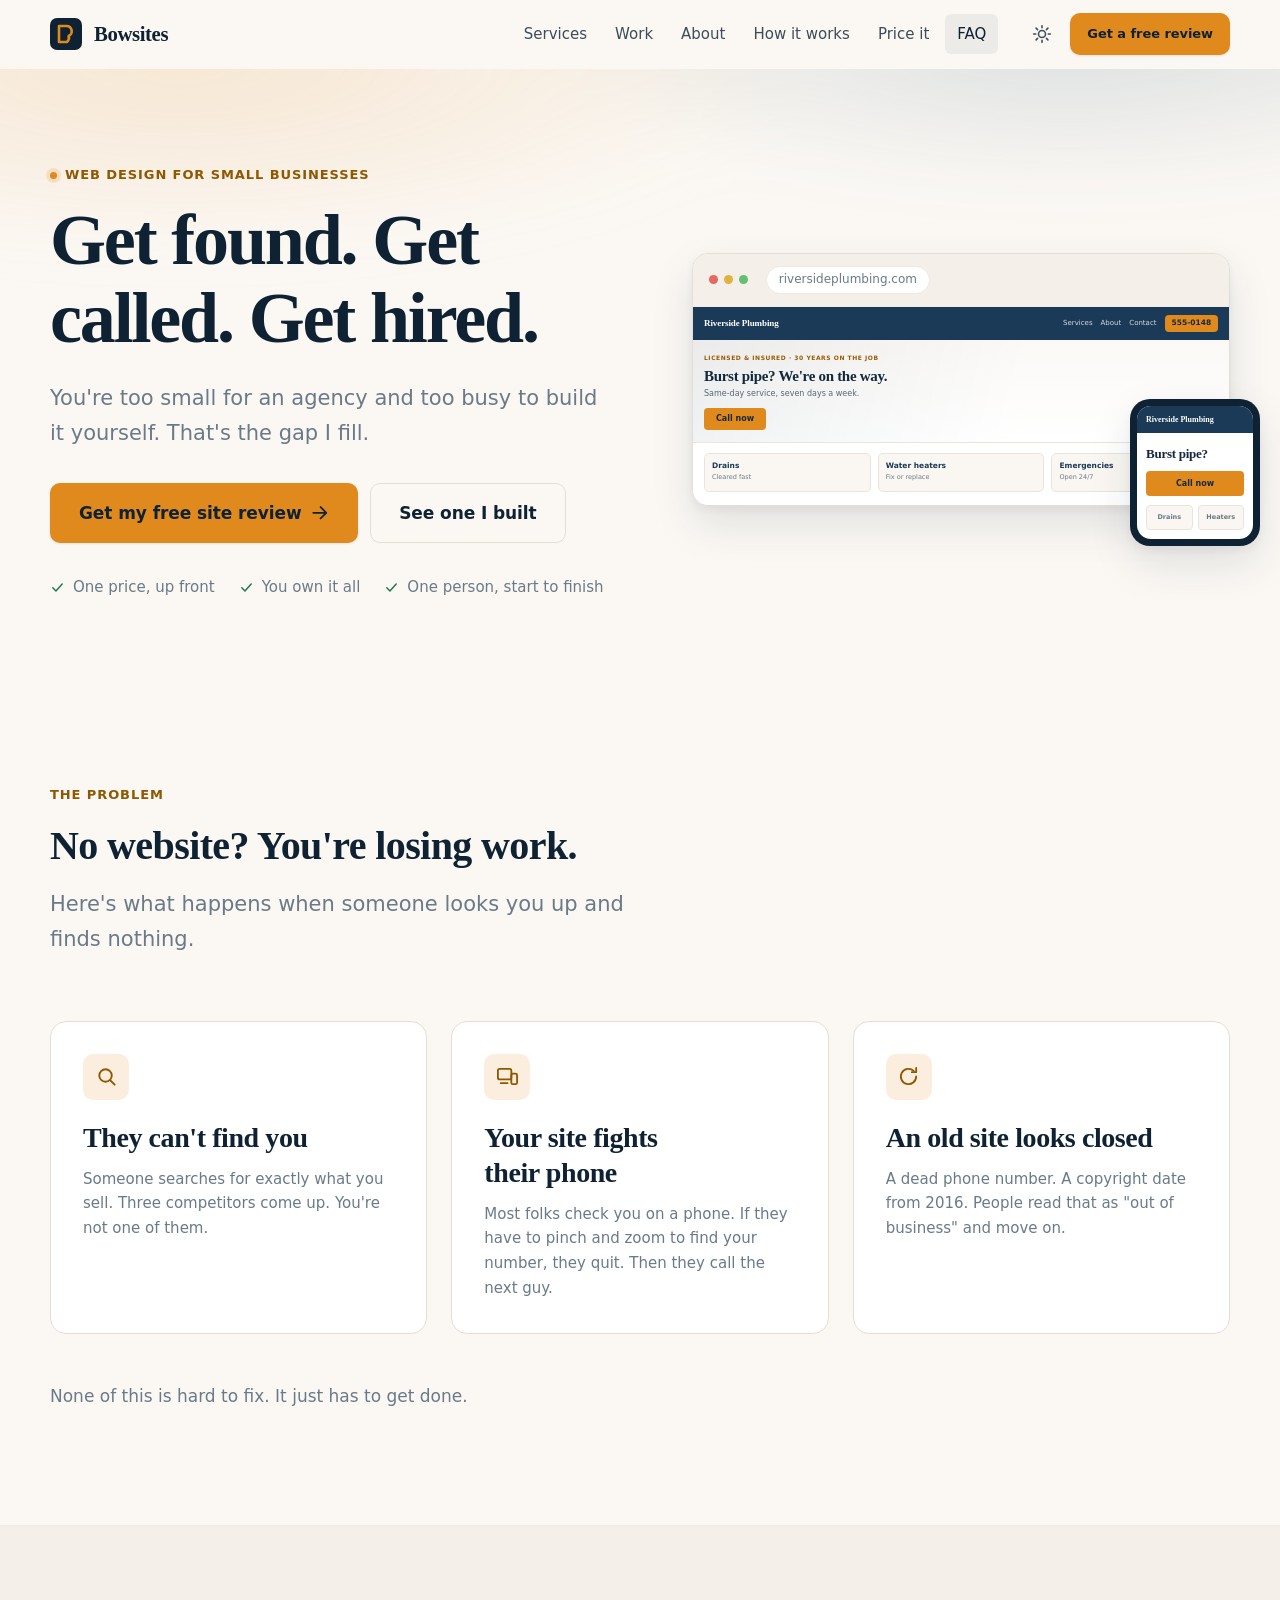
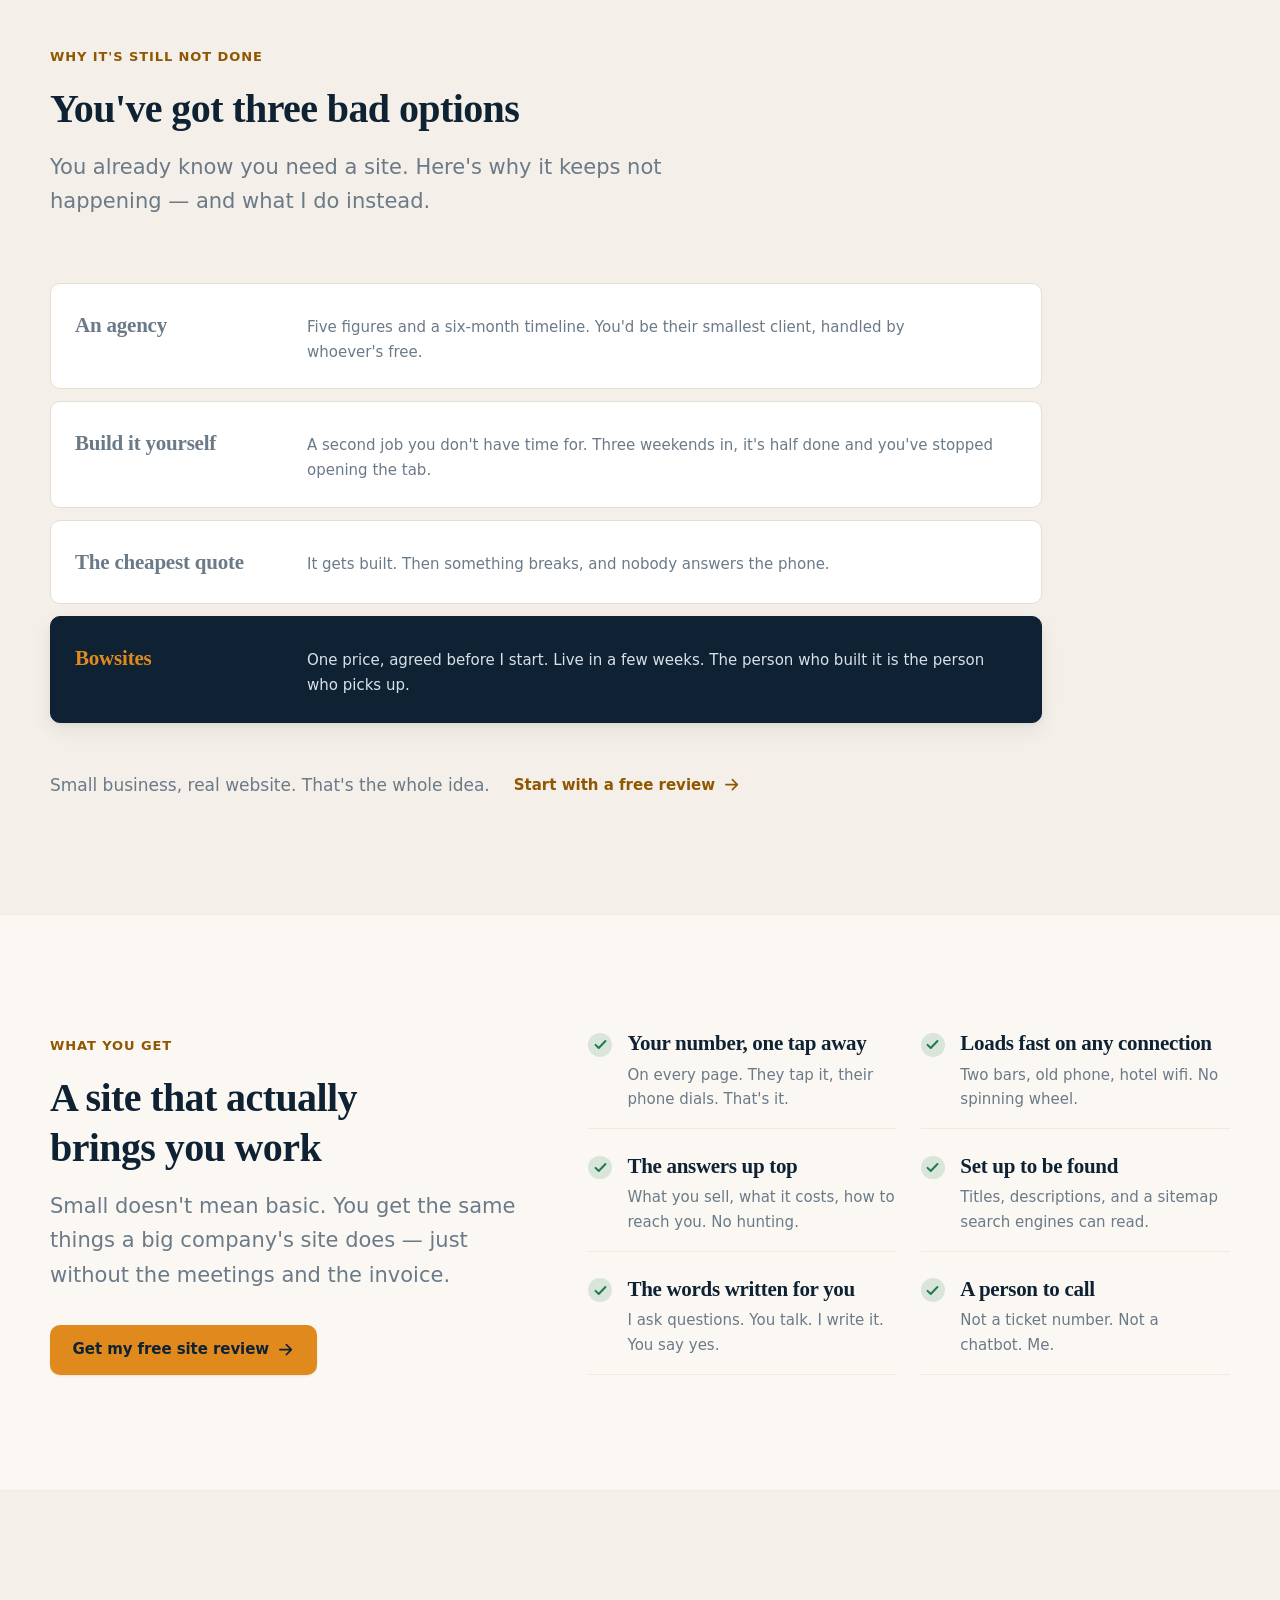
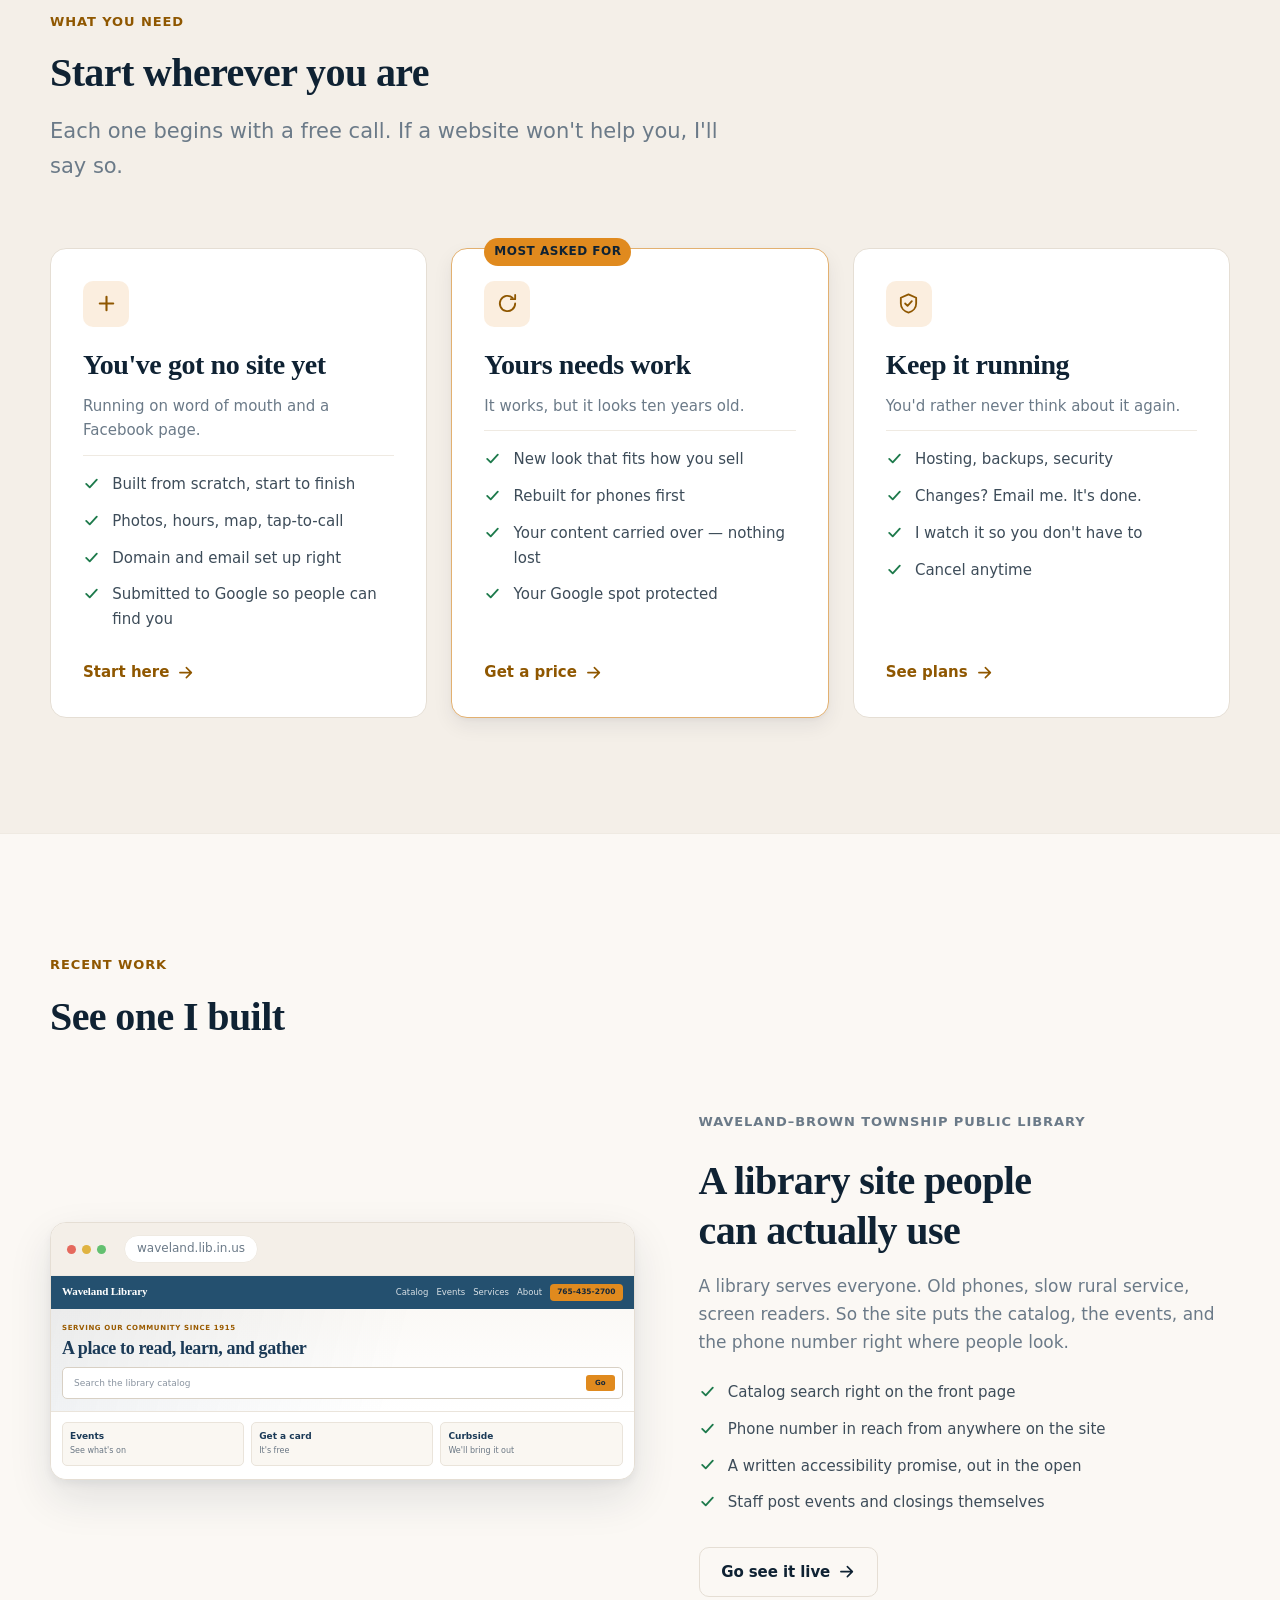
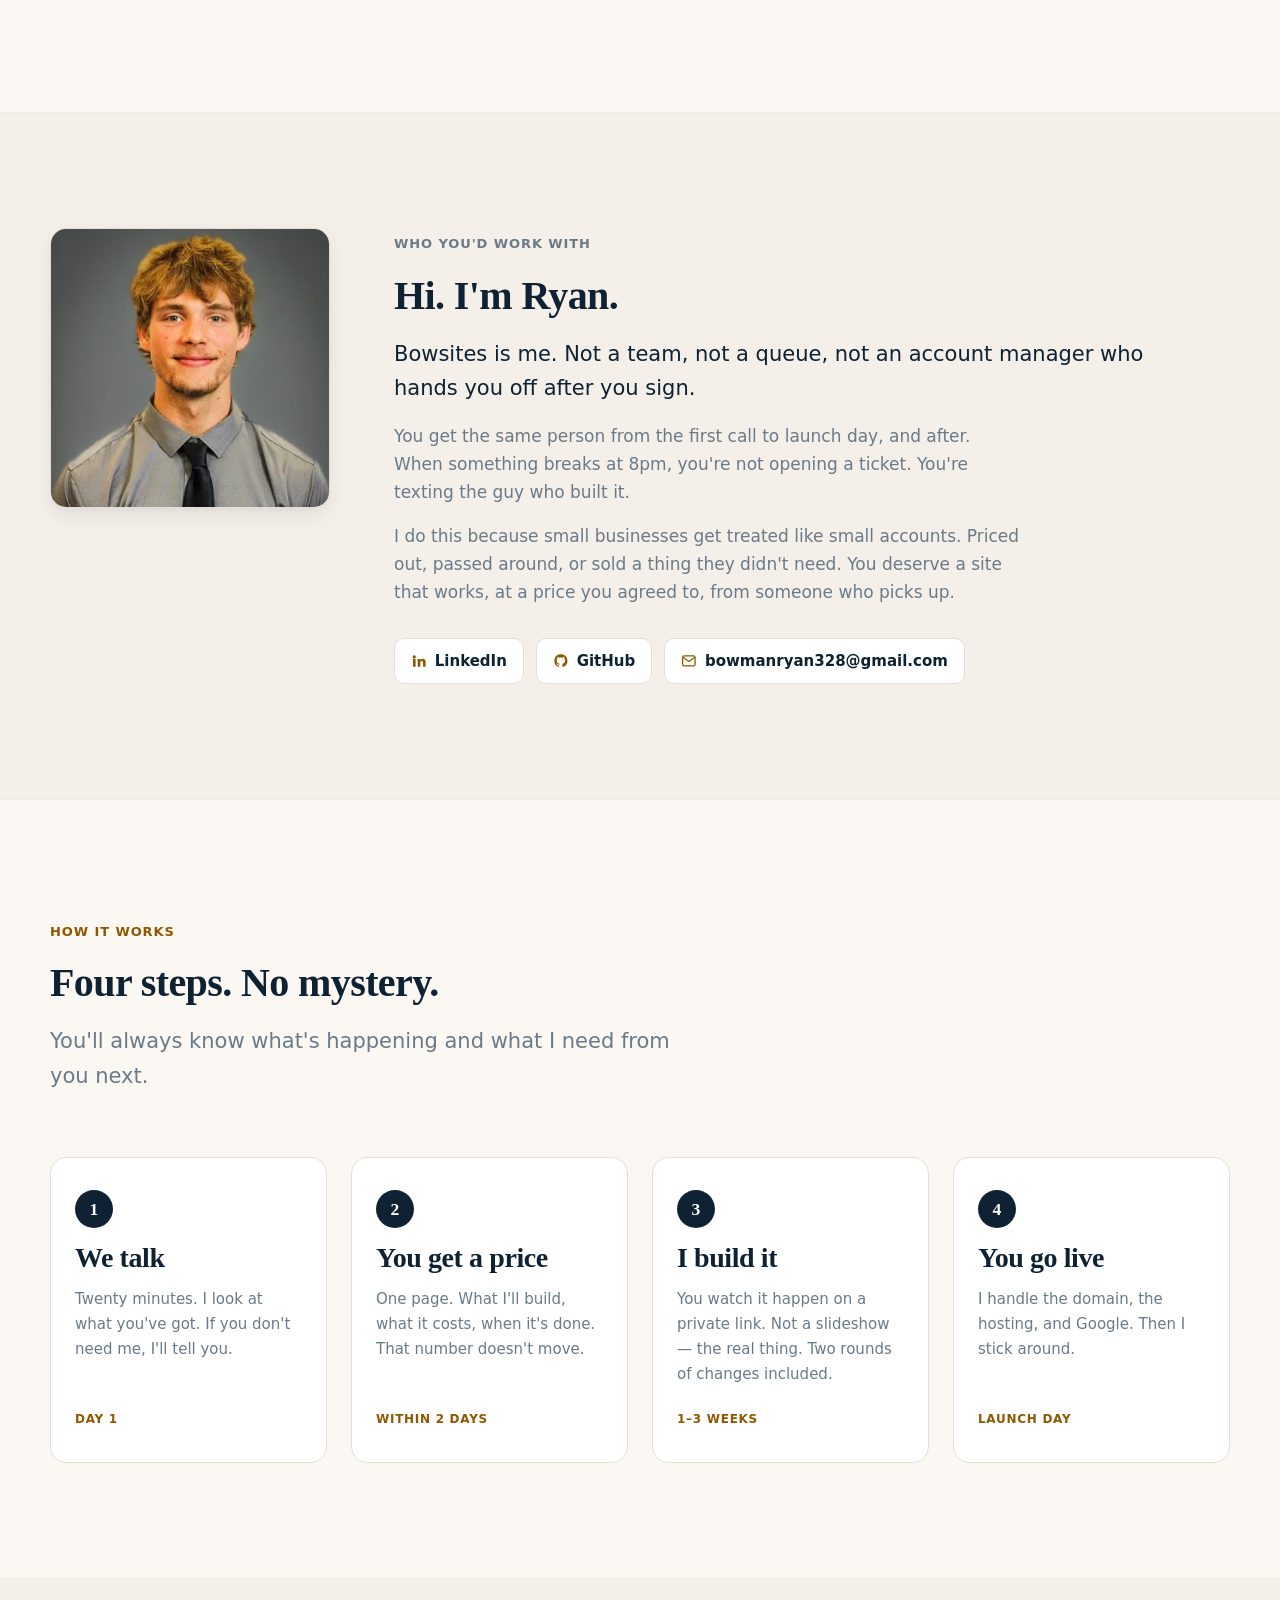
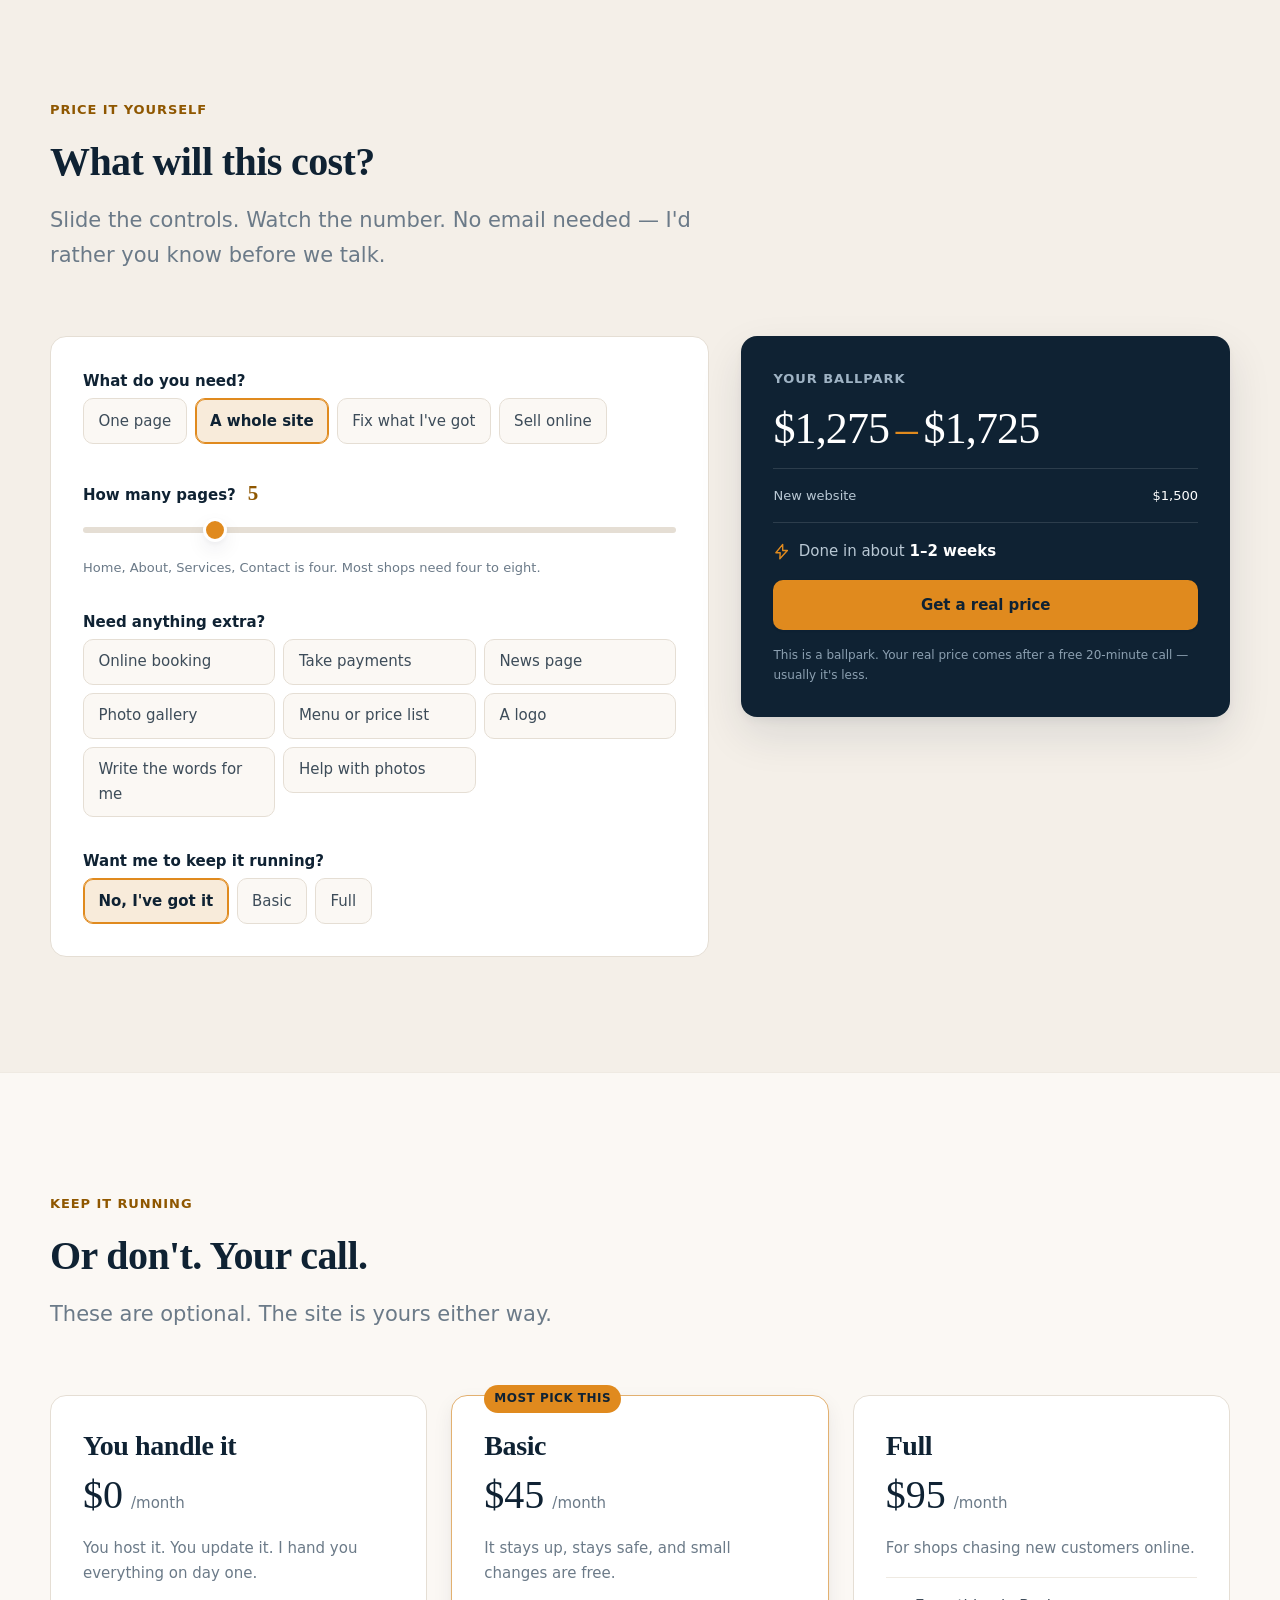
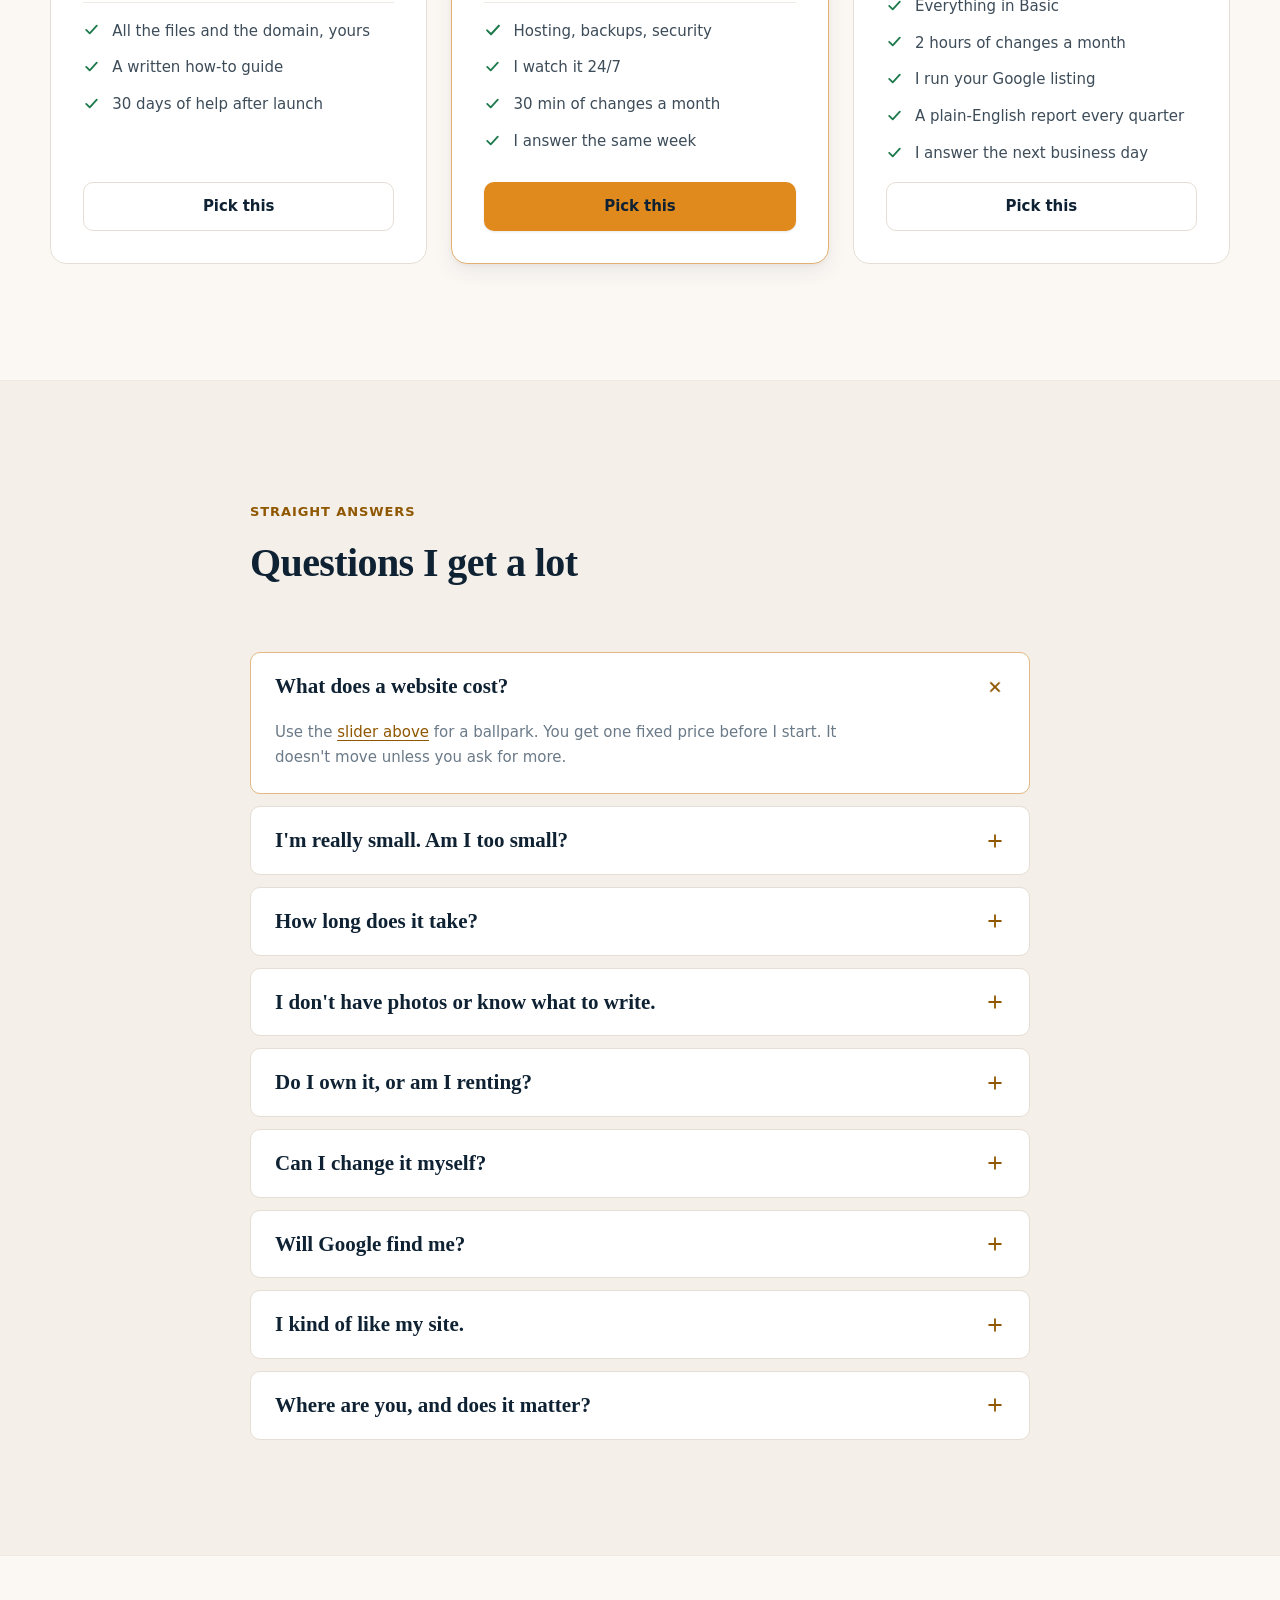
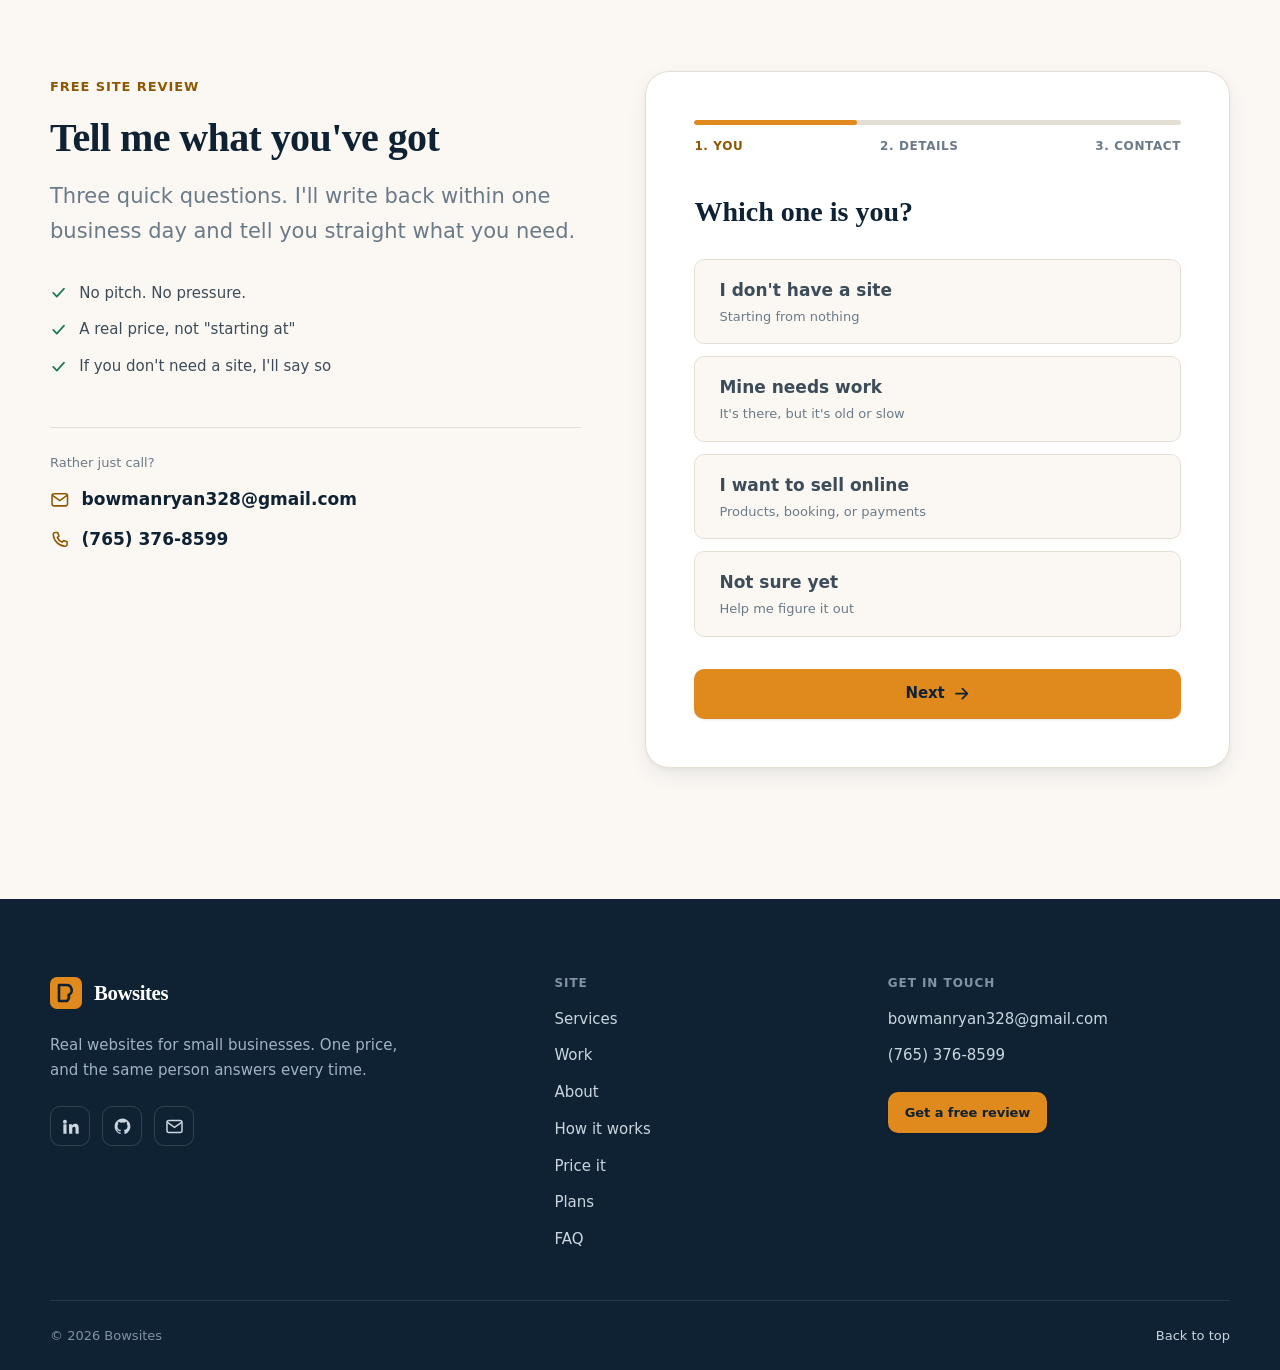
==== commit 46cce385: "Add portrait to the About section" ====
--- a/index.html
+++ b/index.html
@@ -454,17 +454,13 @@
   <div class="wrap about-grid">
 
     <div class="about-portrait">
-      <!--
-        Swap this for a real photo. It matters more than anything else on
-        this page — a face is the difference between "some website" and
-        "a person I could call." Square, at least 600x600, exported as WebP:
-        <img src="assets/ryan.webp" width="600" height="600" alt="Ryan Bowman"
+      <!-- Regenerate with: npx --yes -p sharp node tools/add-photo.js -->
+      <picture>
+        <source srcset="assets/ryan.webp" type="image/webp">
+        <img src="assets/ryan.jpg" width="400" height="400"
+             alt="Ryan Bowman, who builds the websites"
              loading="lazy" decoding="async">
-      -->
-      <div class="portrait-fallback" role="img" aria-label="Ryan Bowman">
-        <span>RB</span>
-      </div>
-      <p class="portrait-note">Replace with a real photo — see the note in <code>index.html</code></p>
+      </picture>
     </div>
 
     <div class="about-copy">
--- a/styles.css
+++ b/styles.css
@@ -908,7 +908,10 @@
    The page claims "a real person" six times. This is where it proves it. */
 .about-grid {
   display: grid;
-  grid-template-columns: minmax(0, 320px) minmax(0, 1fr);
+  /* Capped at 280px: the source photo is 400px, so this keeps it comfortably
+     above 1x and close to 1.4x on a retina screen. Widening the column would
+     only make it look softer. */
+  grid-template-columns: minmax(0, 280px) minmax(0, 1fr);
   gap: clamp(var(--s-6), 5vw, var(--s-8));
   align-items: start;
 }
@@ -919,14 +922,20 @@
 .about-portrait { position: sticky; top: calc(var(--header-h) + var(--s-5)); }
 @media (max-width: 820px) { .about-portrait { position: static; } }
 
+.about-portrait picture { display: block; }
 .about-portrait img,
 .portrait-fallback {
   width: 100%;
+  height: auto;
   aspect-ratio: 1;
   border-radius: var(--r-lg);
   border: 1px solid var(--border);
   box-shadow: var(--sh-2);
   object-fit: cover;
+}
+@media (max-width: 820px) {
+  /* Stacked layout — don't let the portrait blow up to full width. */
+  .about-portrait { max-width: 220px; }
 }
 .portrait-fallback {
   display: grid;
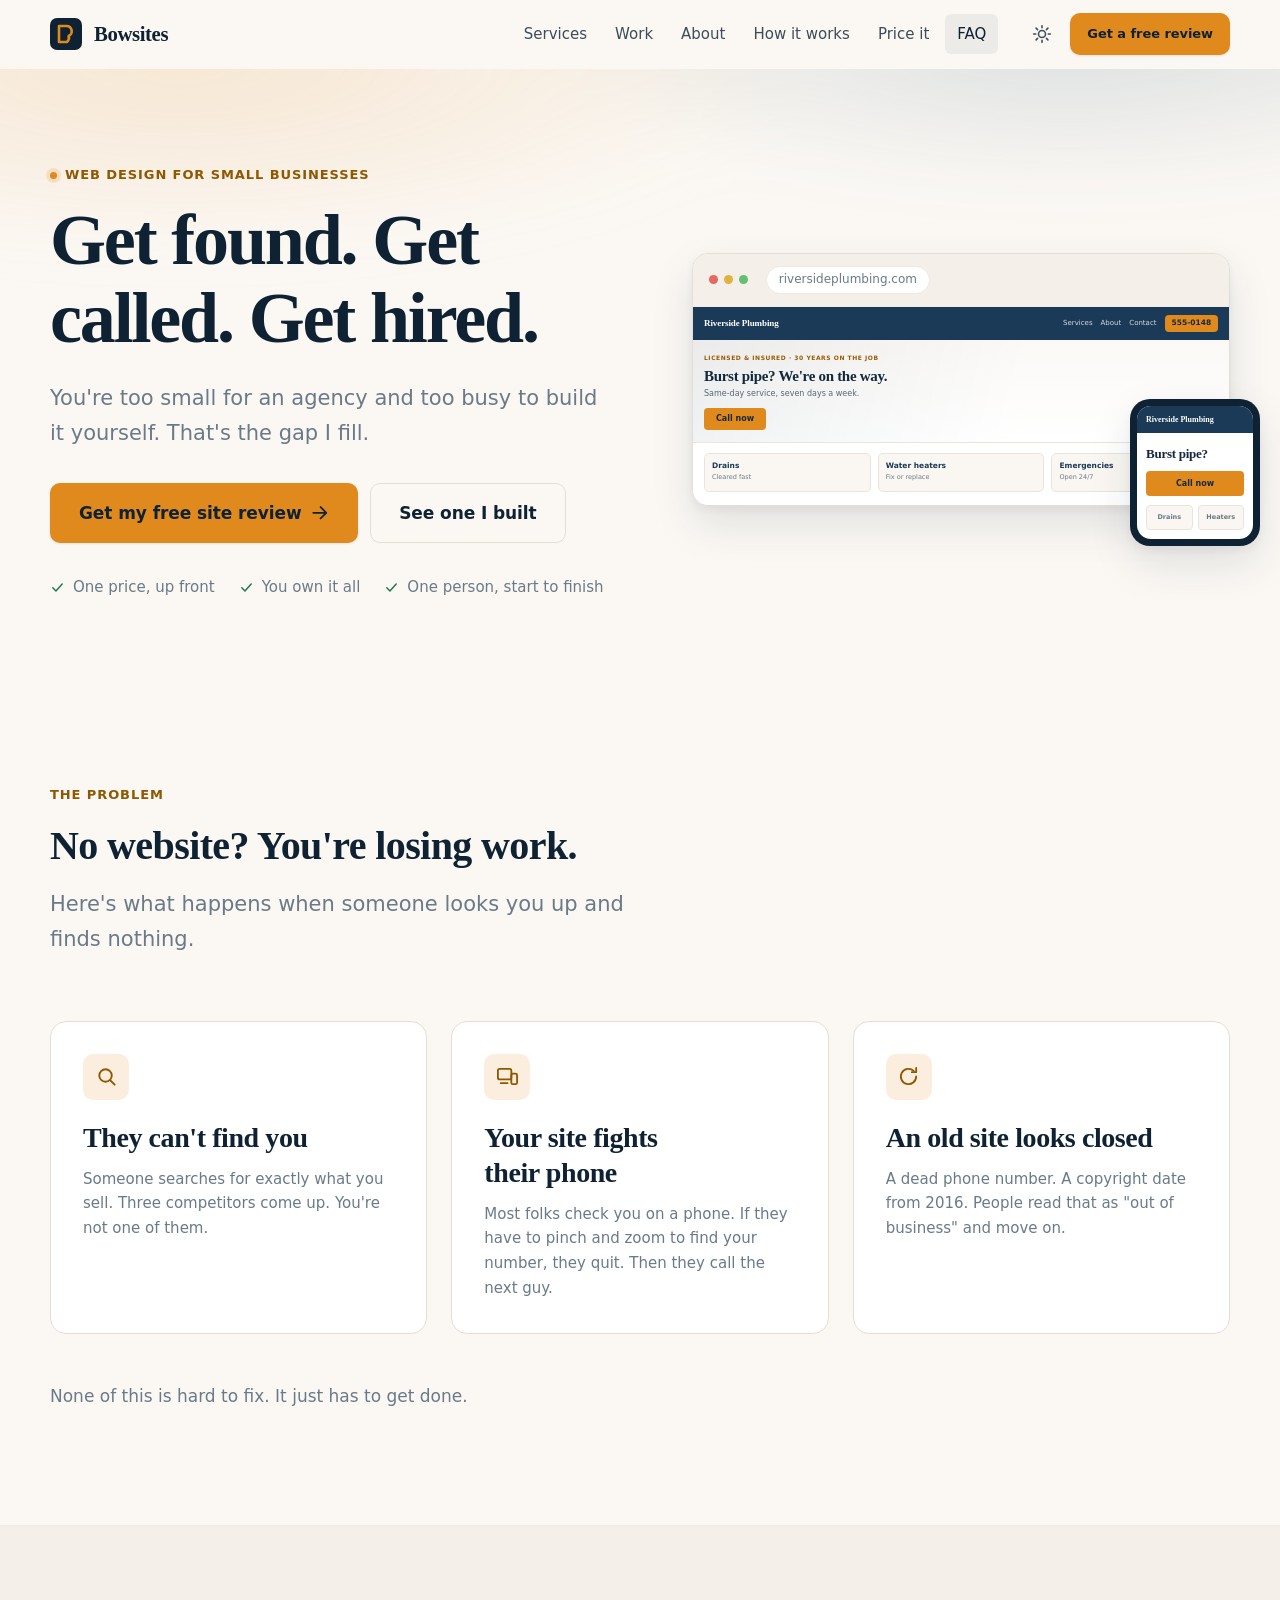
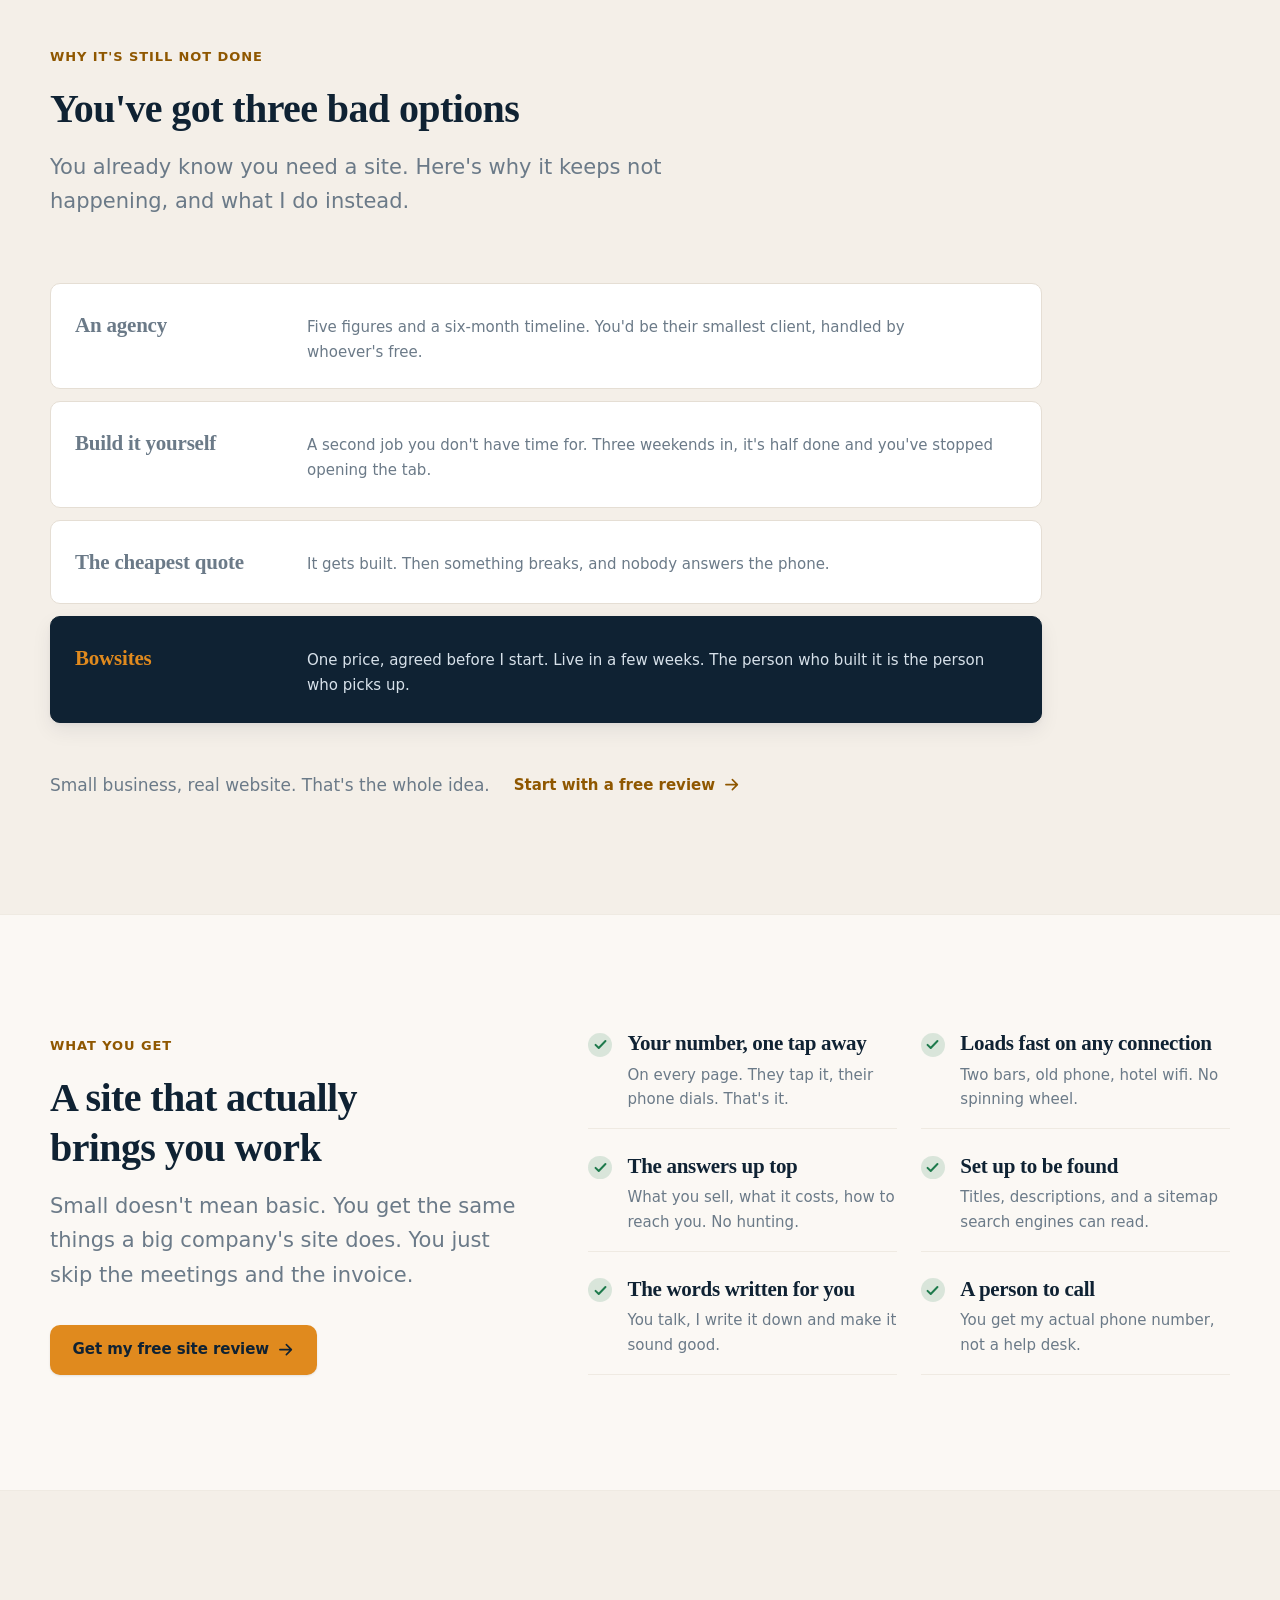
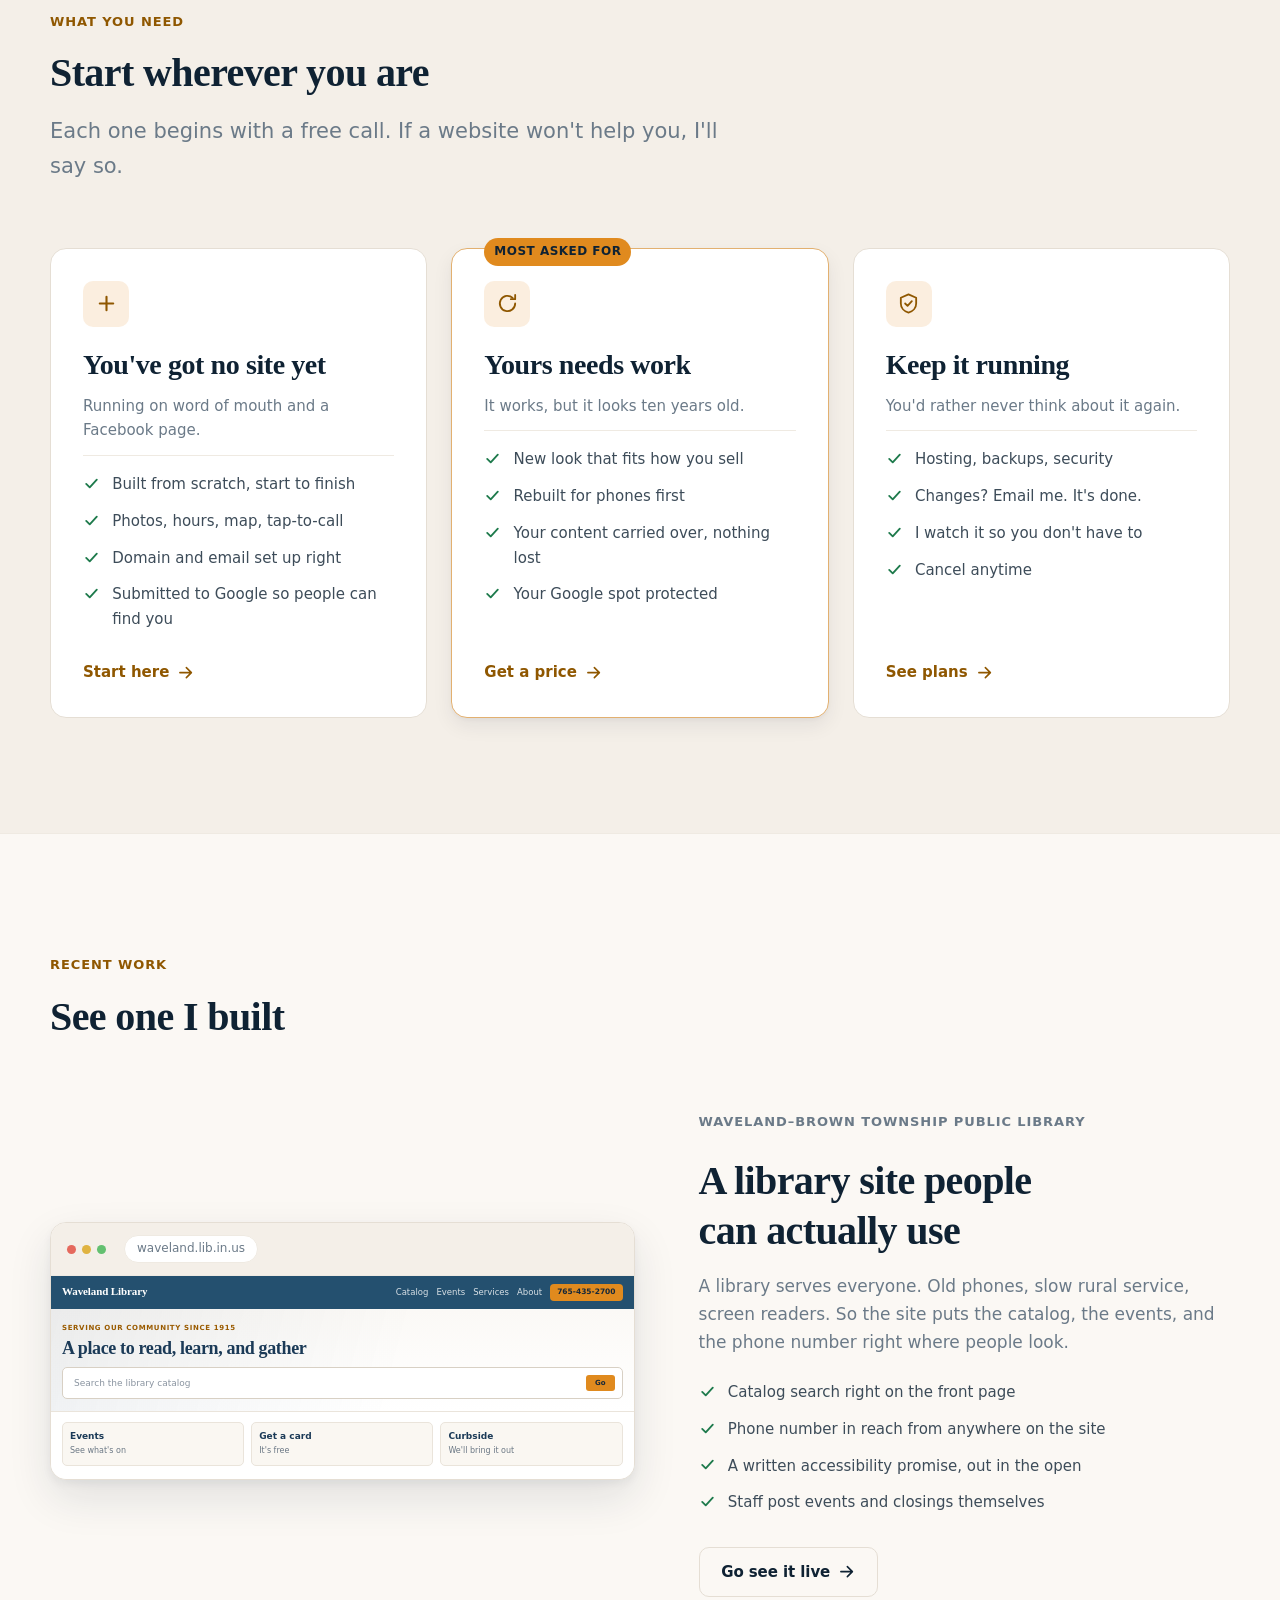
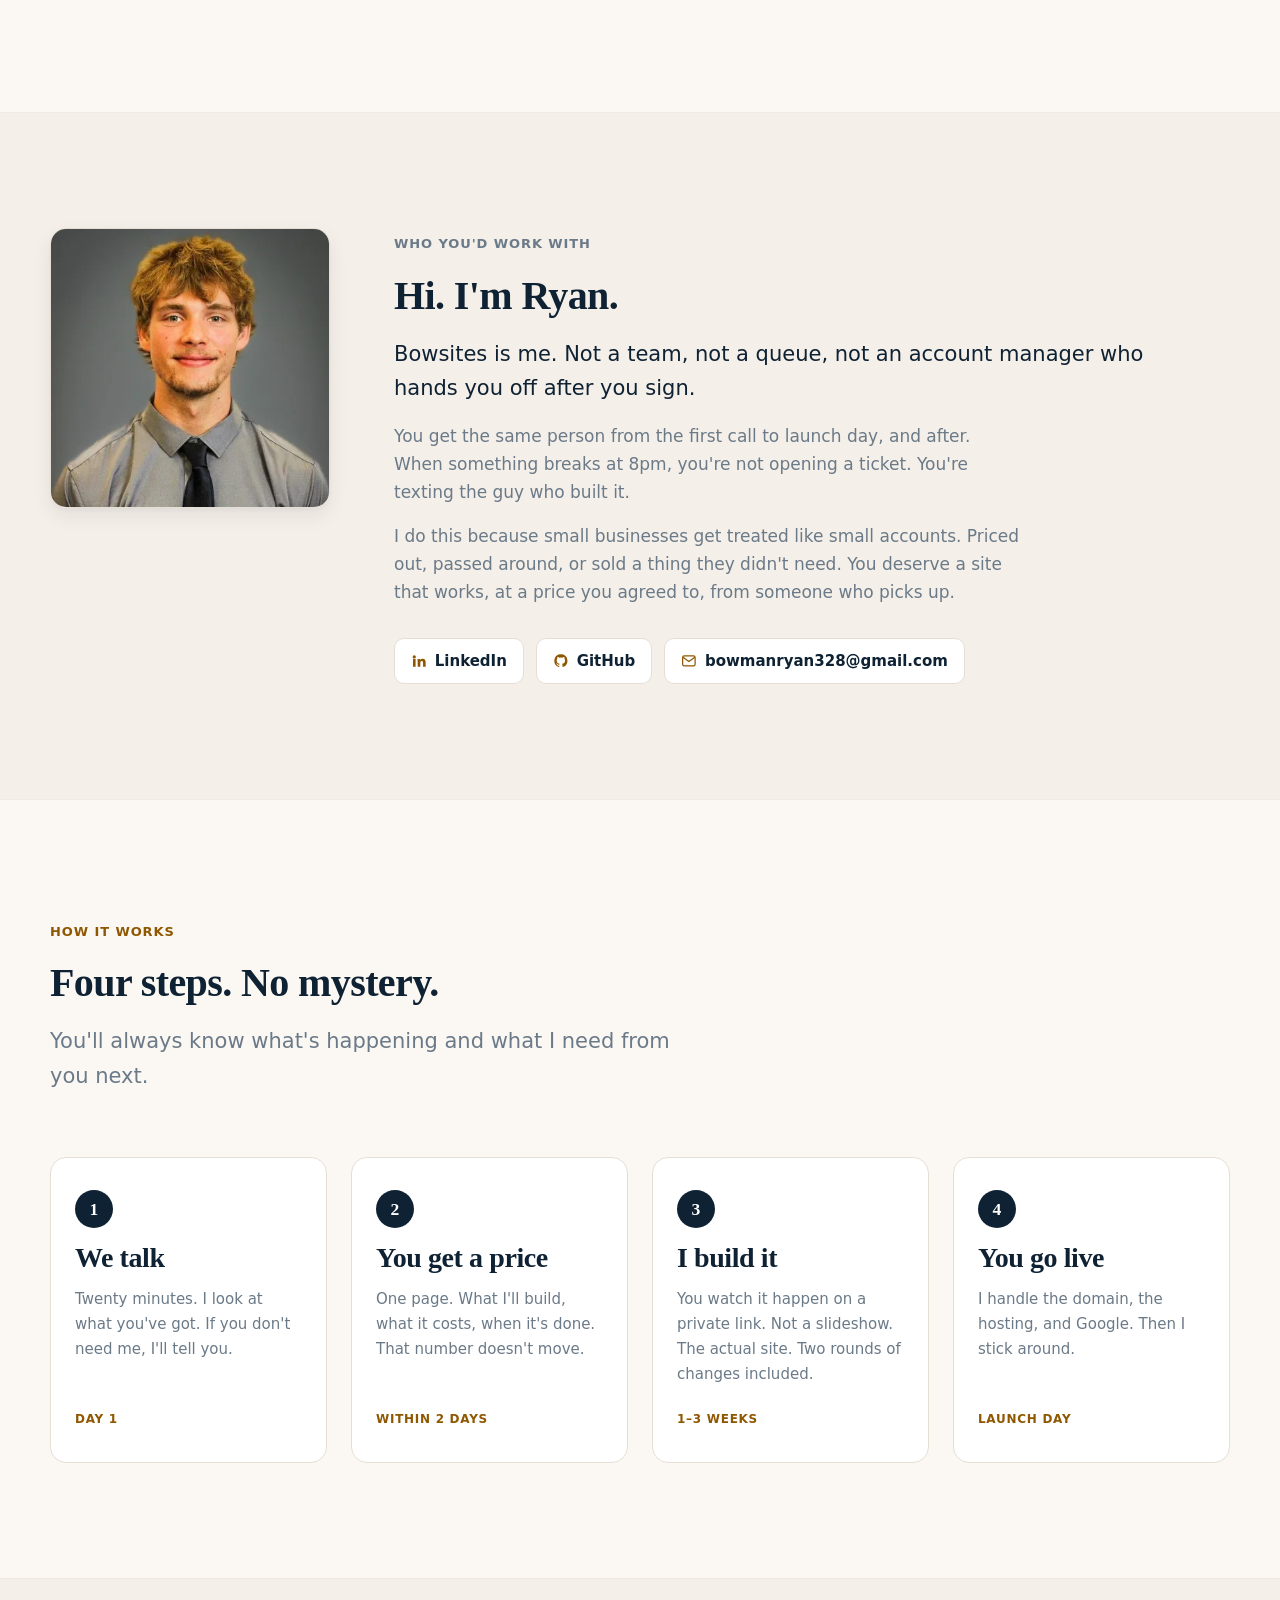
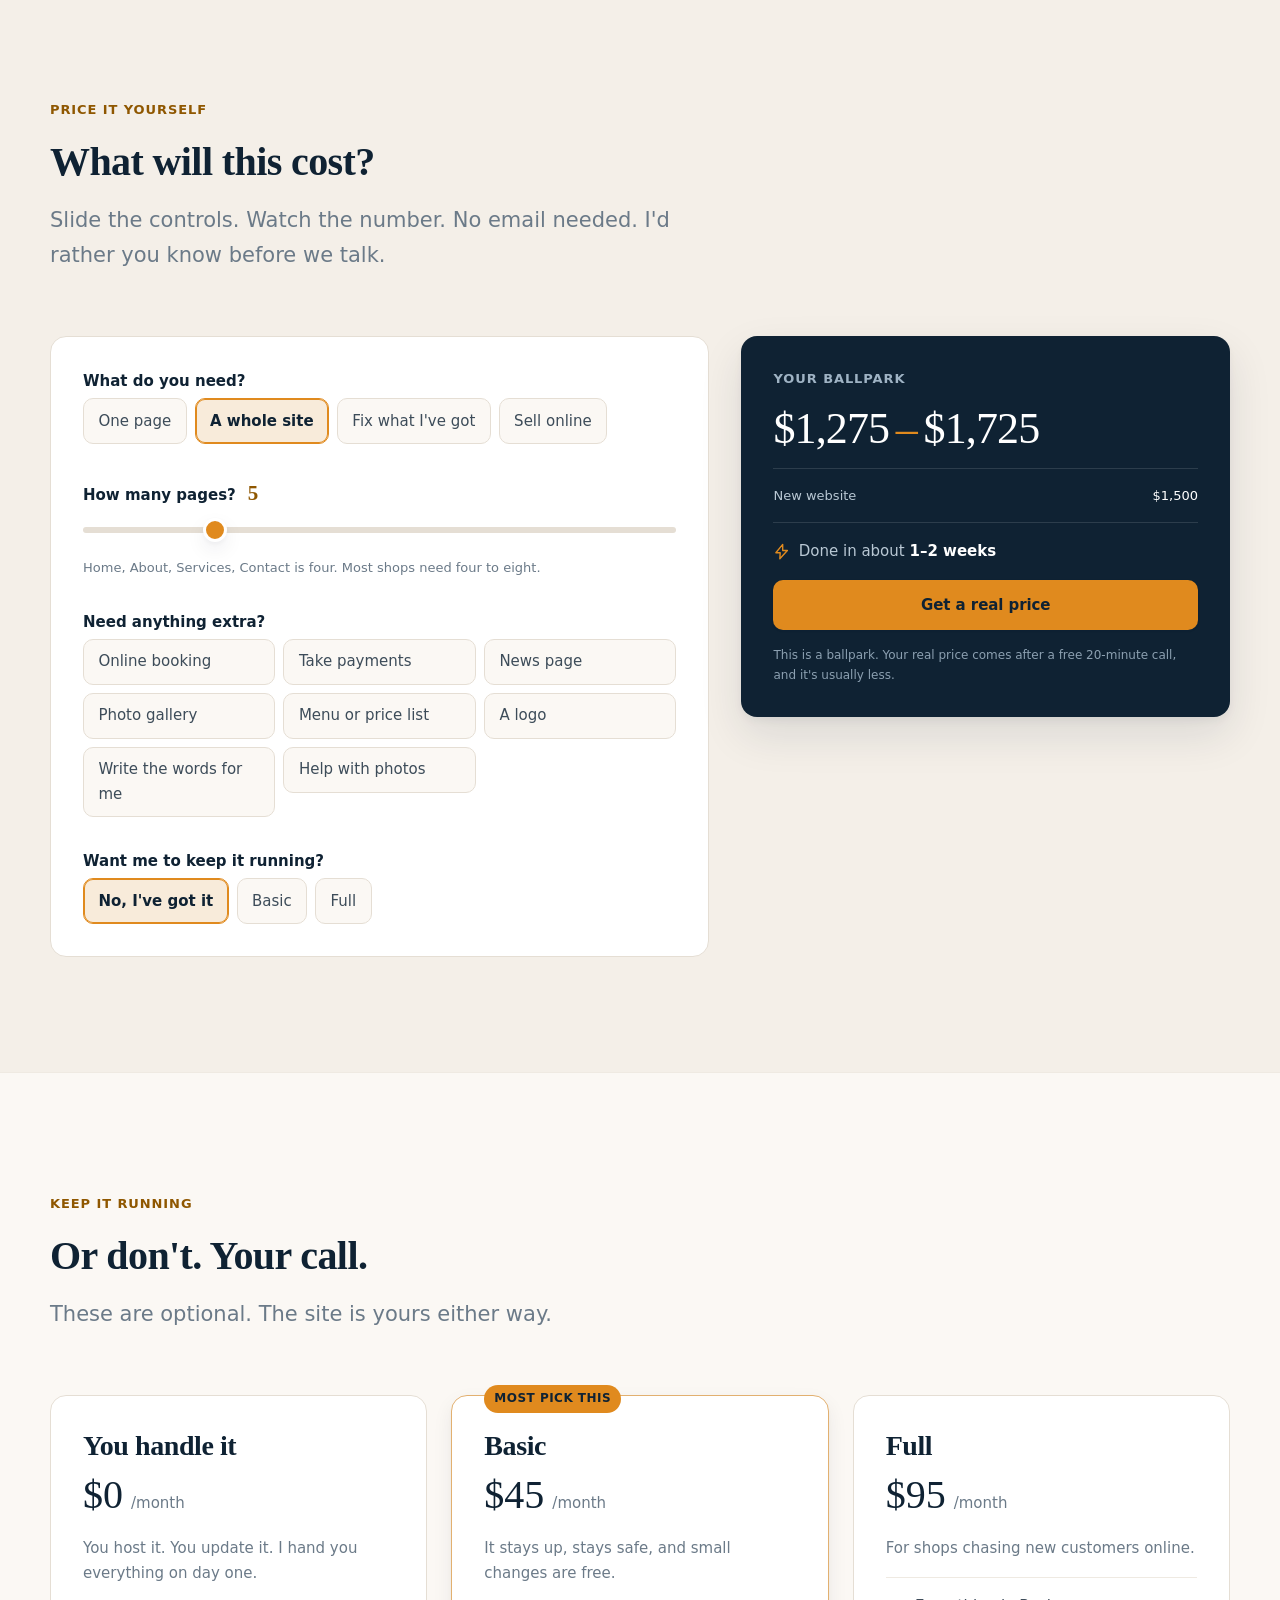
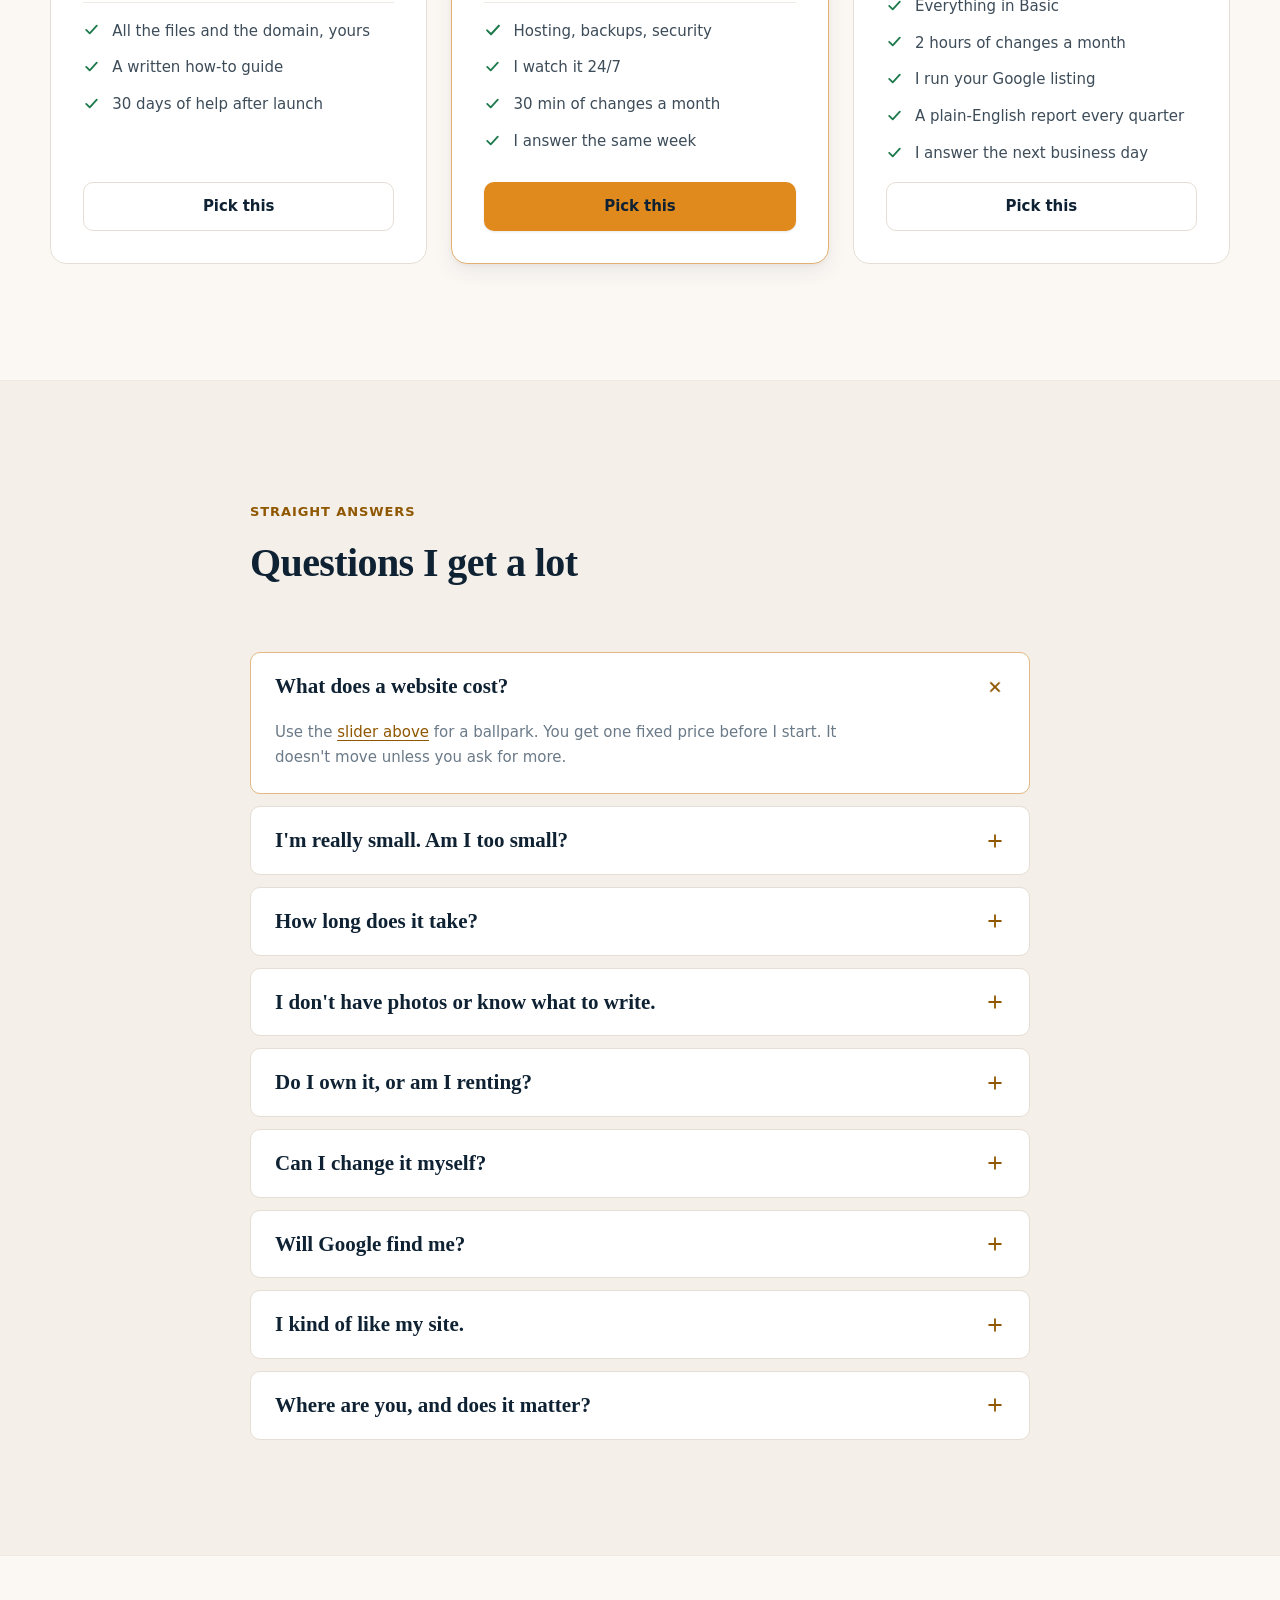
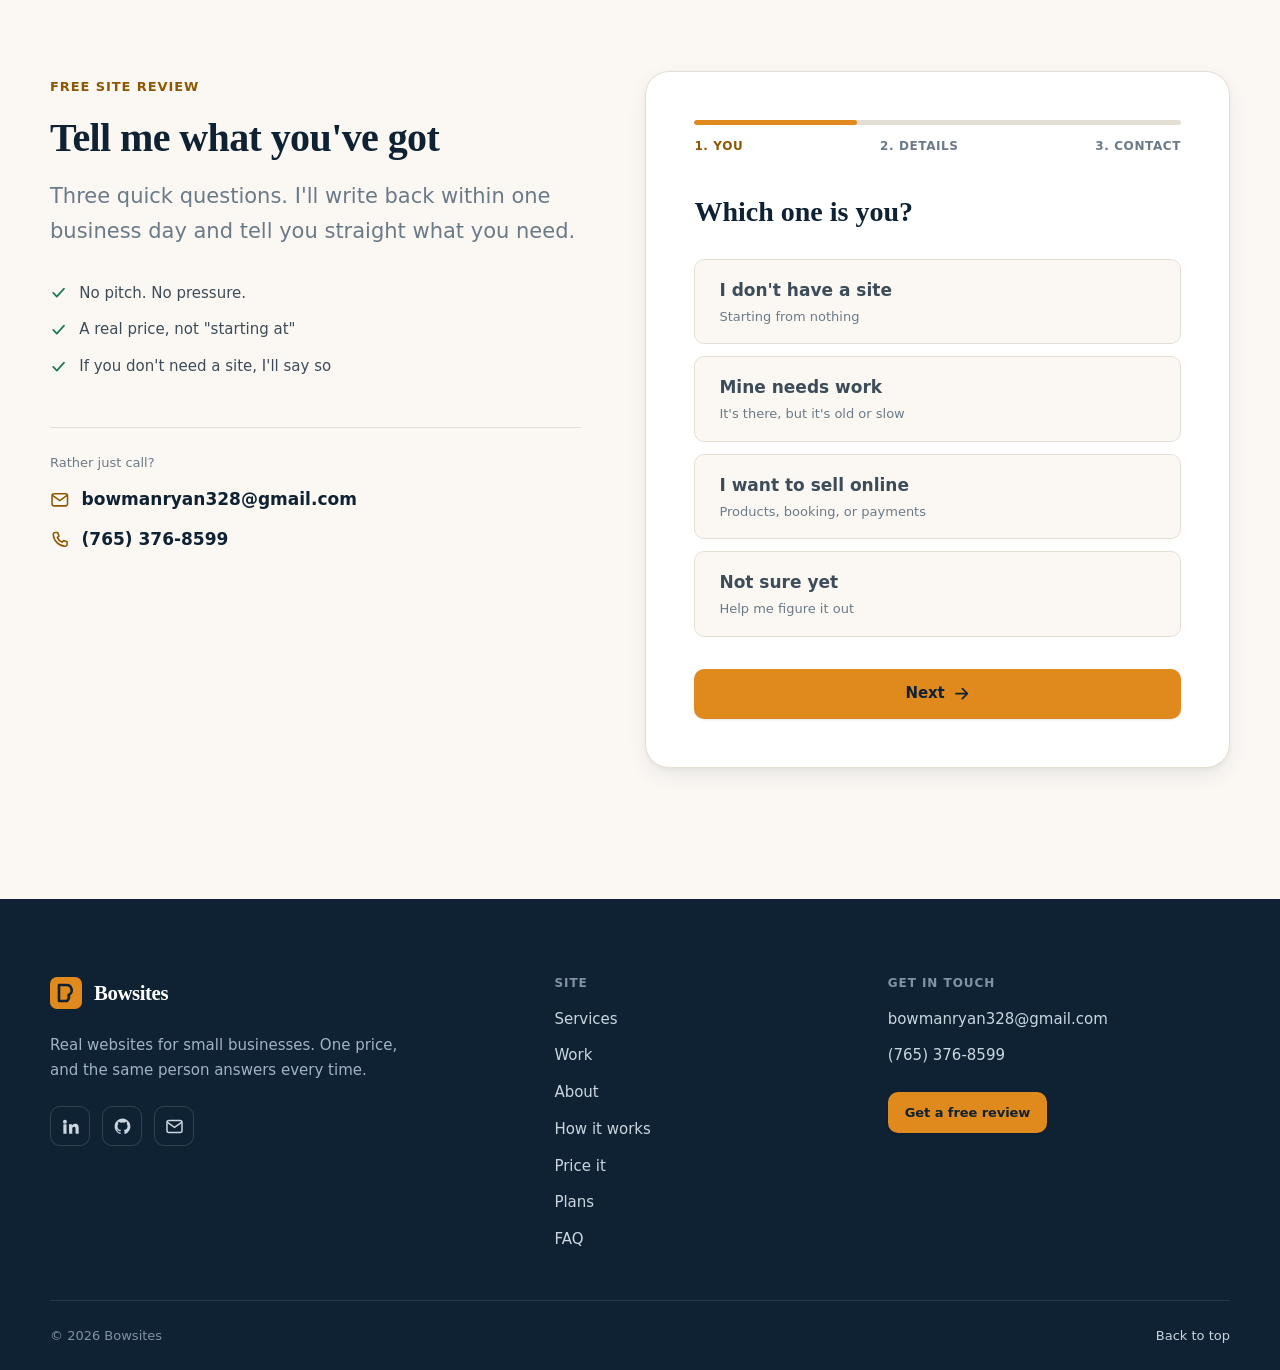
==== commit 926f4678: "Vary sentence rhythm and cut em-dash overuse in body copy" ====
--- a/index.html
+++ b/index.html
@@ -240,8 +240,7 @@
       <p class="eyebrow">Why it's still not done</p>
       <h2>You've got three bad options</h2>
       <p class="lead">
-        You already know you need a site. Here's why it keeps not happening — and
-        what I do instead.
+        You already know you need a site. Here's why it keeps not happening, and what I do instead.
       </p>
     </header>
 
@@ -279,7 +278,7 @@
       <h2>A site that actually brings you work</h2>
       <p class="lead">
         Small doesn't mean basic. You get the same things a big company's site
-        does — just without the meetings and the invoice.
+        does. You just skip the meetings and the invoice.
       </p>
       <a class="btn btn-primary" href="#contact">
         Get my free site review
@@ -306,11 +305,11 @@
       </li>
       <li>
         <h3>The words written for you</h3>
-        <p>I ask questions. You talk. I write it. You say yes.</p>
+        <p>You talk, I write it down and make it sound good.</p>
       </li>
       <li>
         <h3>A person to call</h3>
-        <p>Not a ticket number. Not a chatbot. Me.</p>
+        <p>You get my actual phone number, not a help desk.</p>
       </li>
     </ul>
   </div>
@@ -347,7 +346,7 @@
         <ul class="ticks">
           <li>New look that fits how you sell</li>
           <li>Rebuilt for phones first</li>
-          <li>Your content carried over — nothing lost</li>
+          <li>Your content carried over, nothing lost</li>
           <li>Your Google spot protected</li>
         </ul>
         <a class="link-arrow" href="#contact">Get a price <svg class="ico" aria-hidden="true"><use href="#i-arrow"/></svg></a>
@@ -540,7 +539,7 @@
       <li class="step">
         <span class="step-n">3</span>
         <h3>I build it</h3>
-        <p>You watch it happen on a private link. Not a slideshow — the real thing. Two rounds of changes included.</p>
+        <p>You watch it happen on a private link. Not a slideshow. The actual site. Two rounds of changes included.</p>
         <span class="step-when">1–3 weeks</span>
       </li>
       <li class="step">
@@ -559,7 +558,7 @@
     <header class="section-head">
       <p class="eyebrow">Price it yourself</p>
       <h2>What will this cost?</h2>
-      <p class="lead">Slide the controls. Watch the number. No email needed — I'd rather you know before we talk.</p>
+      <p class="lead">Slide the controls. Watch the number. No email needed. I'd rather you know before we talk.</p>
     </header>
 
     <div class="calc">
@@ -618,7 +617,7 @@
         </div>
 
         <a class="btn btn-primary btn-block" href="#contact" id="calc-cta">Get a real price</a>
-        <p class="calc-fine">This is a ballpark. Your real price comes after a free 20-minute call — usually it's less.</p>
+        <p class="calc-fine">This is a ballpark. Your real price comes after a free 20-minute call, and it's usually less.</p>
       </aside>
     </div>
   </div>
@@ -693,7 +692,7 @@
 
       <details class="faq-item" name="faq">
         <summary><span>I'm really small. Am I too small?</span><svg class="ico faq-ico" aria-hidden="true"><use href="#i-plus"/></svg></summary>
-        <div class="faq-body"><p>No. One-person shops are most of what I do.</p><p>Small businesses get treated like small accounts everywhere else — priced out, passed around, or sold something they didn't need. You're the whole reason this exists.</p></div>
+        <div class="faq-body"><p>No. One-person shops are most of what I do.</p><p>Small businesses get treated like small accounts everywhere else. Priced out, passed around, or sold something they didn't need. You're the whole reason this exists.</p></div>
       </details>
 
       <details class="faq-item" name="faq">
@@ -713,7 +712,7 @@
 
       <details class="faq-item" name="faq">
         <summary><span>Can I change it myself?</span><svg class="ico faq-ico" aria-hidden="true"><use href="#i-plus"/></svg></summary>
-        <div class="faq-body"><p>Yes. Anything you'd change often — hours, prices, events — you can edit without touching code. I'll show you how and record it so you can watch again.</p></div>
+        <div class="faq-body"><p>Yes. Anything you'd change often, like hours or prices or events, you can edit without touching code. I'll show you how and record it so you can watch again.</p></div>
       </details>
 
       <details class="faq-item" name="faq">
@@ -728,7 +727,7 @@
 
       <details class="faq-item" name="faq">
         <summary><span>Where are you, and does it matter?</span><svg class="ico faq-ico" aria-hidden="true"><use href="#i-plus"/></svg></summary>
-        <div class="faq-body"><p>I'm based in <span data-site="area">Indiana</span>, in the US. It doesn't matter where you are — I work with people anywhere.</p><p>Most projects run on email and a couple of calls. If we're in different time zones, I'll work around yours.</p></div>
+        <div class="faq-body"><p>I'm based in <span data-site="area">Indiana</span>, in the US, though it doesn't matter where you are. I work with people anywhere.</p><p>Most projects run on email and a couple of calls. If we're in different time zones, I'll work around yours.</p></div>
       </details>
     </div>
   </div>
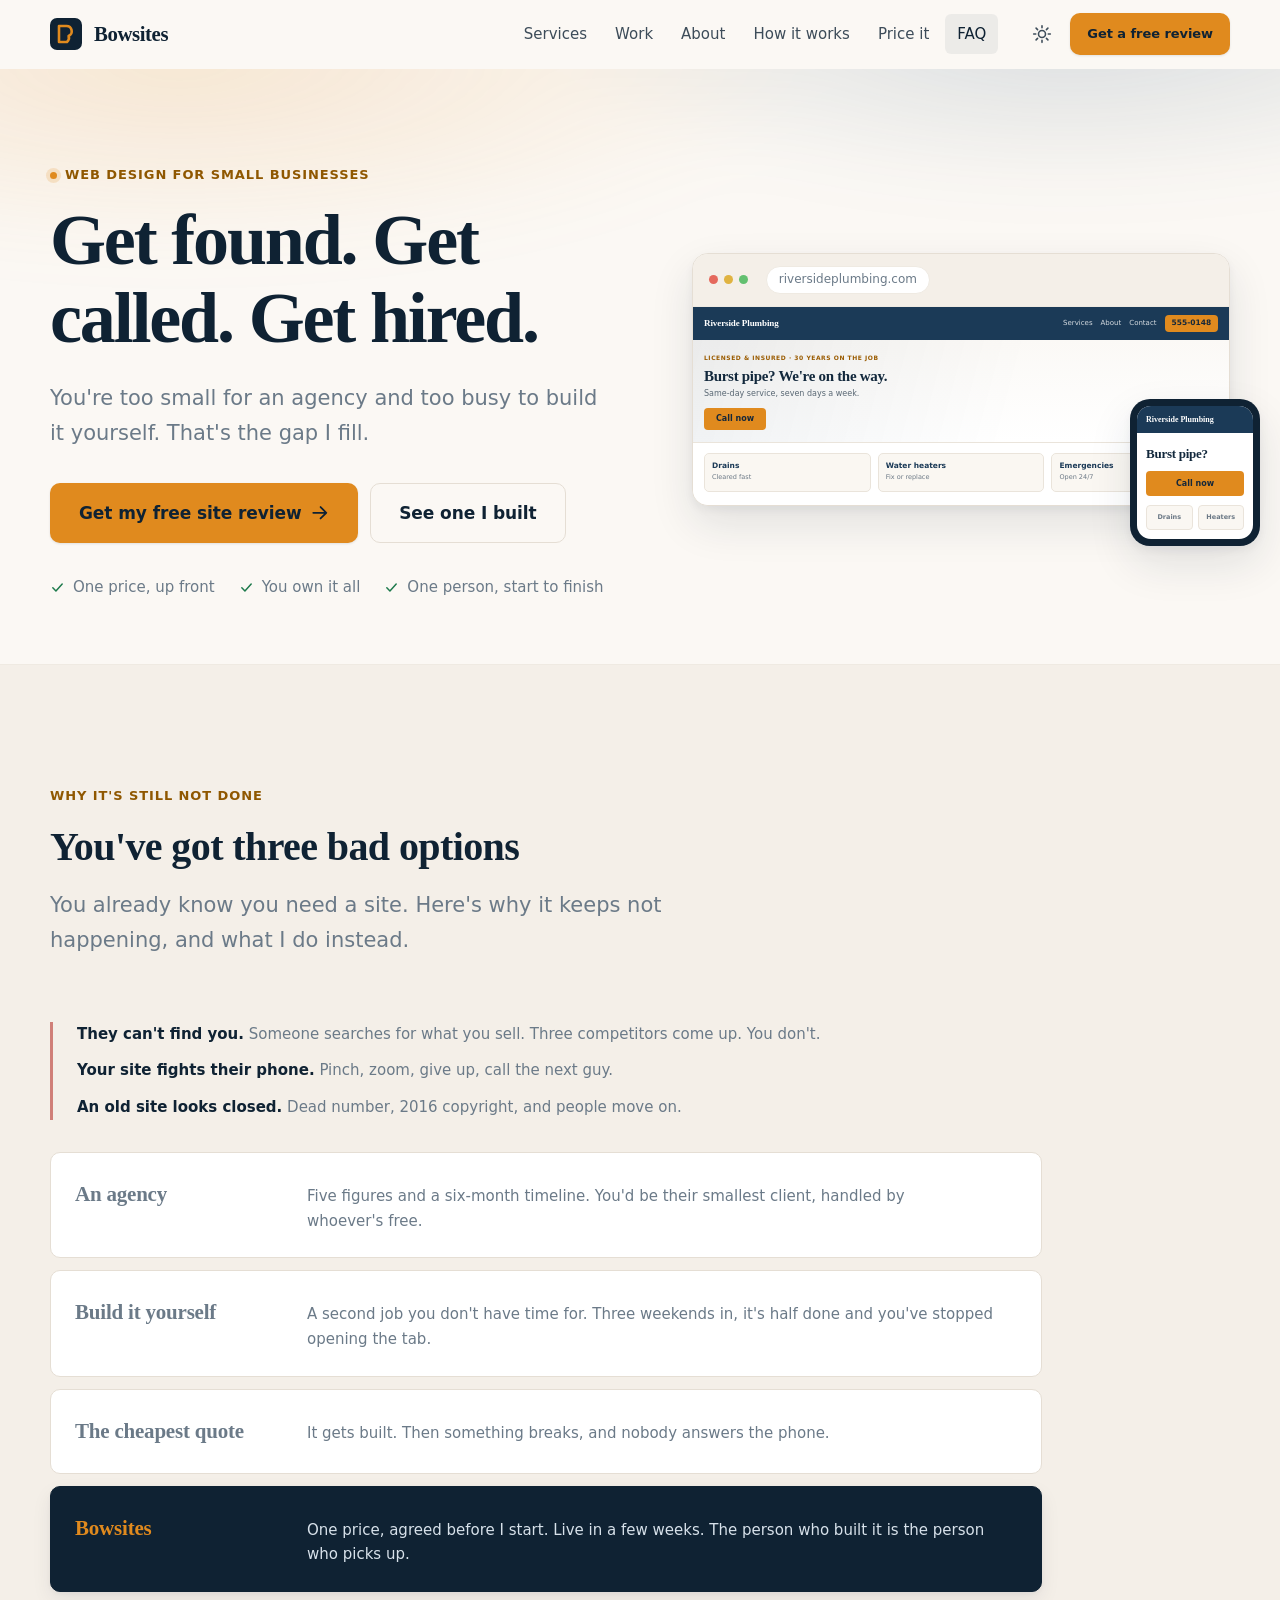
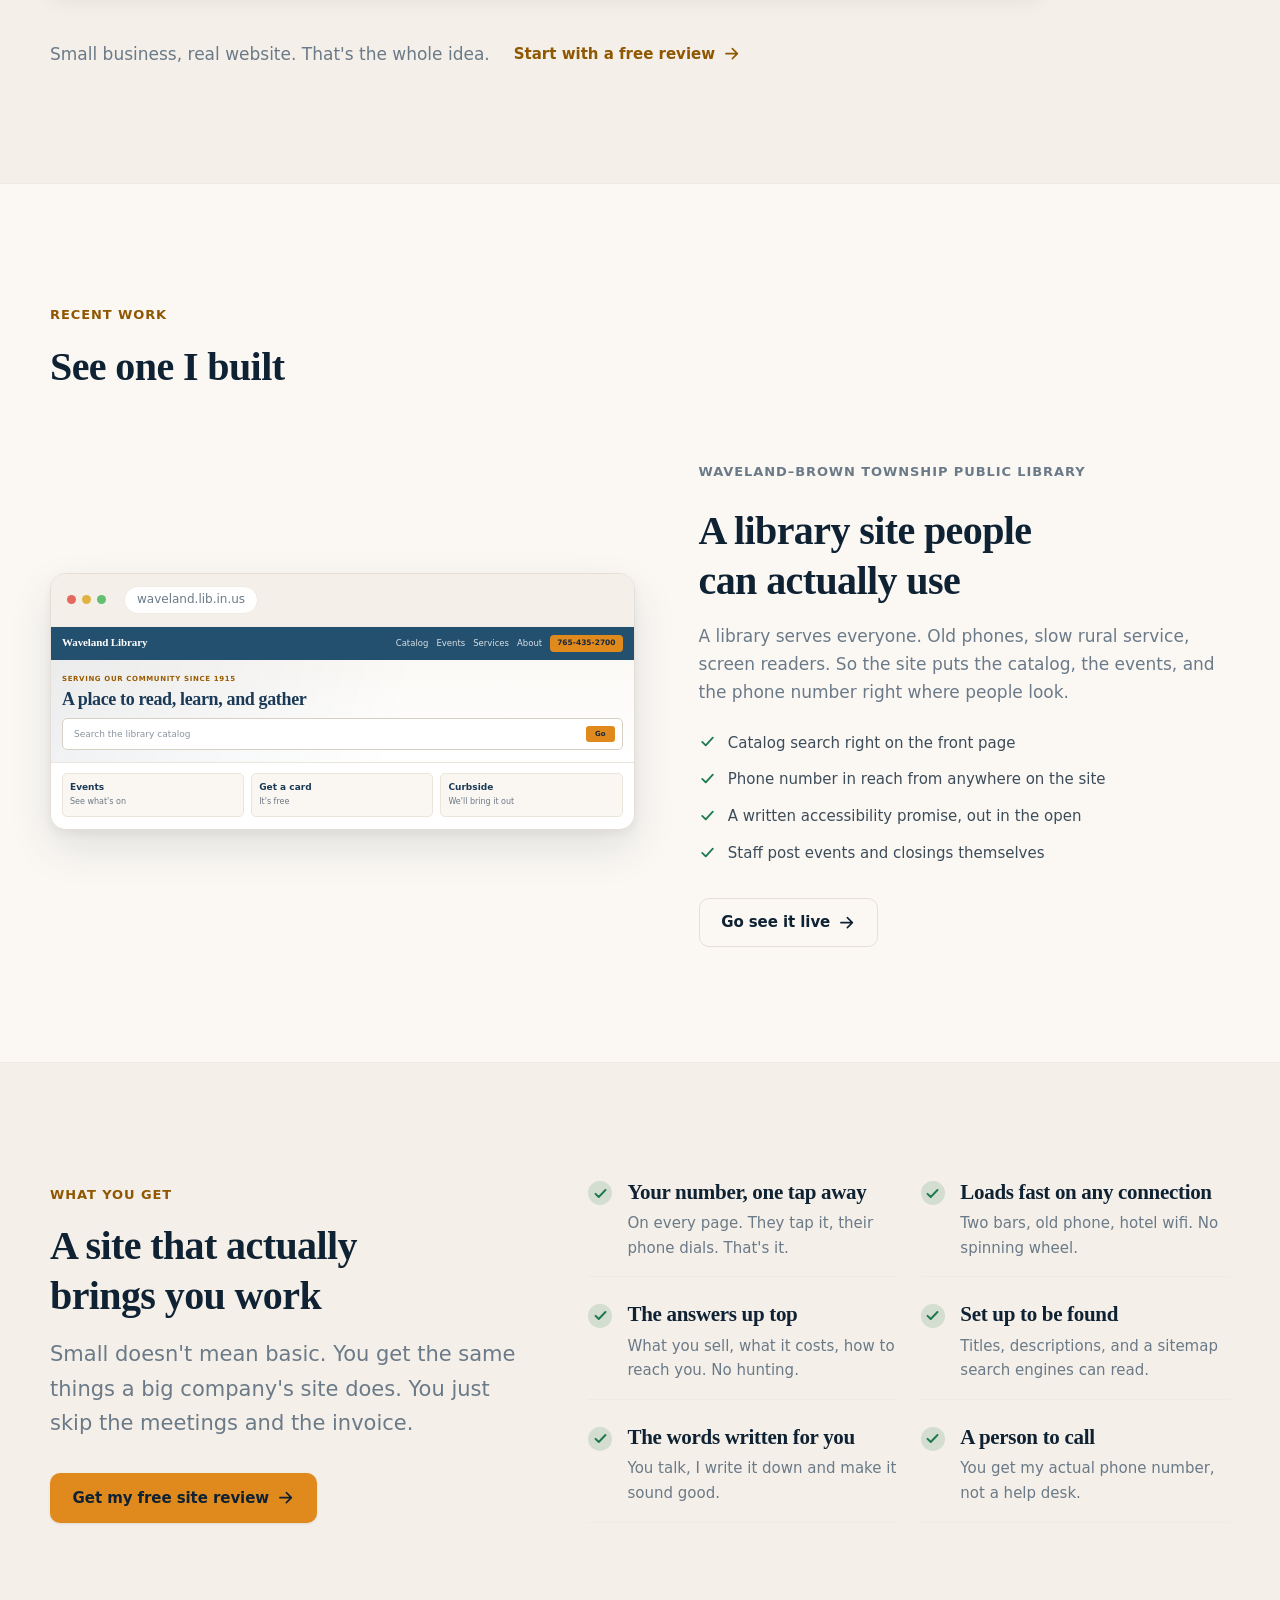
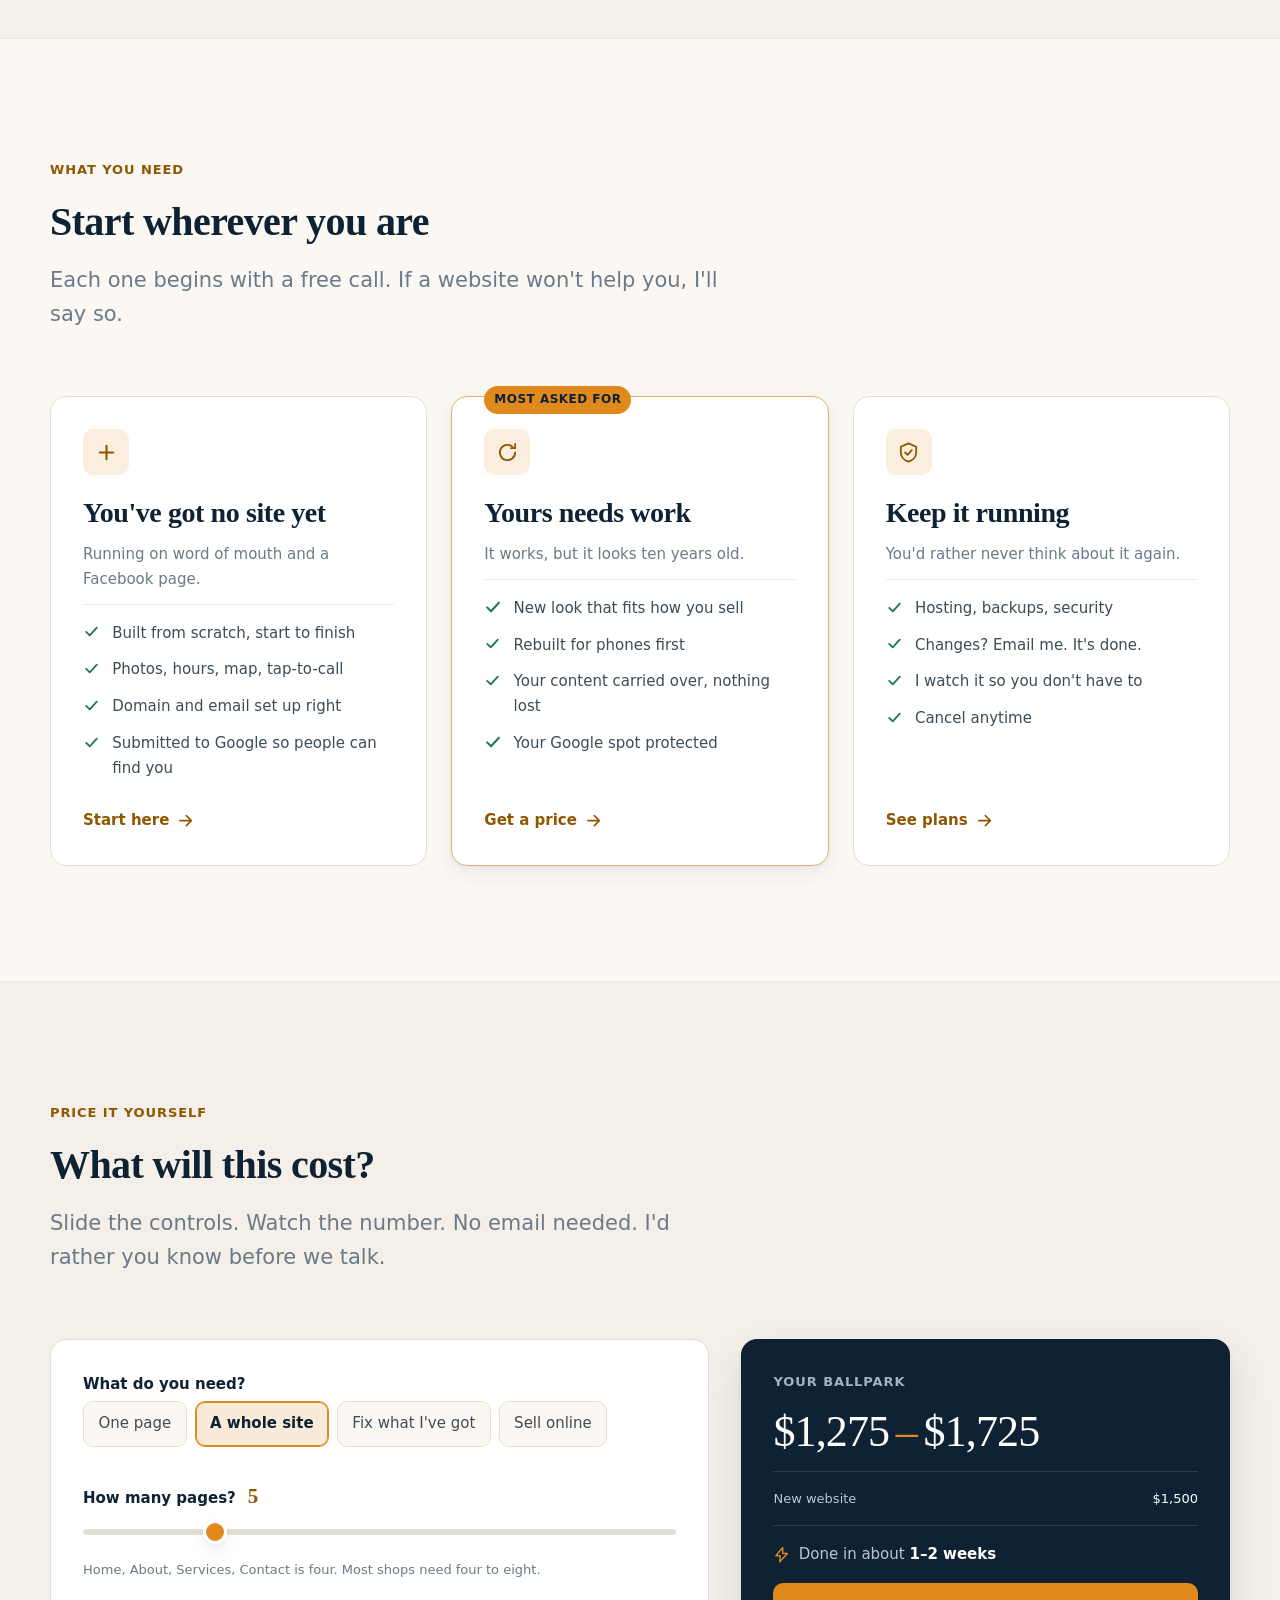
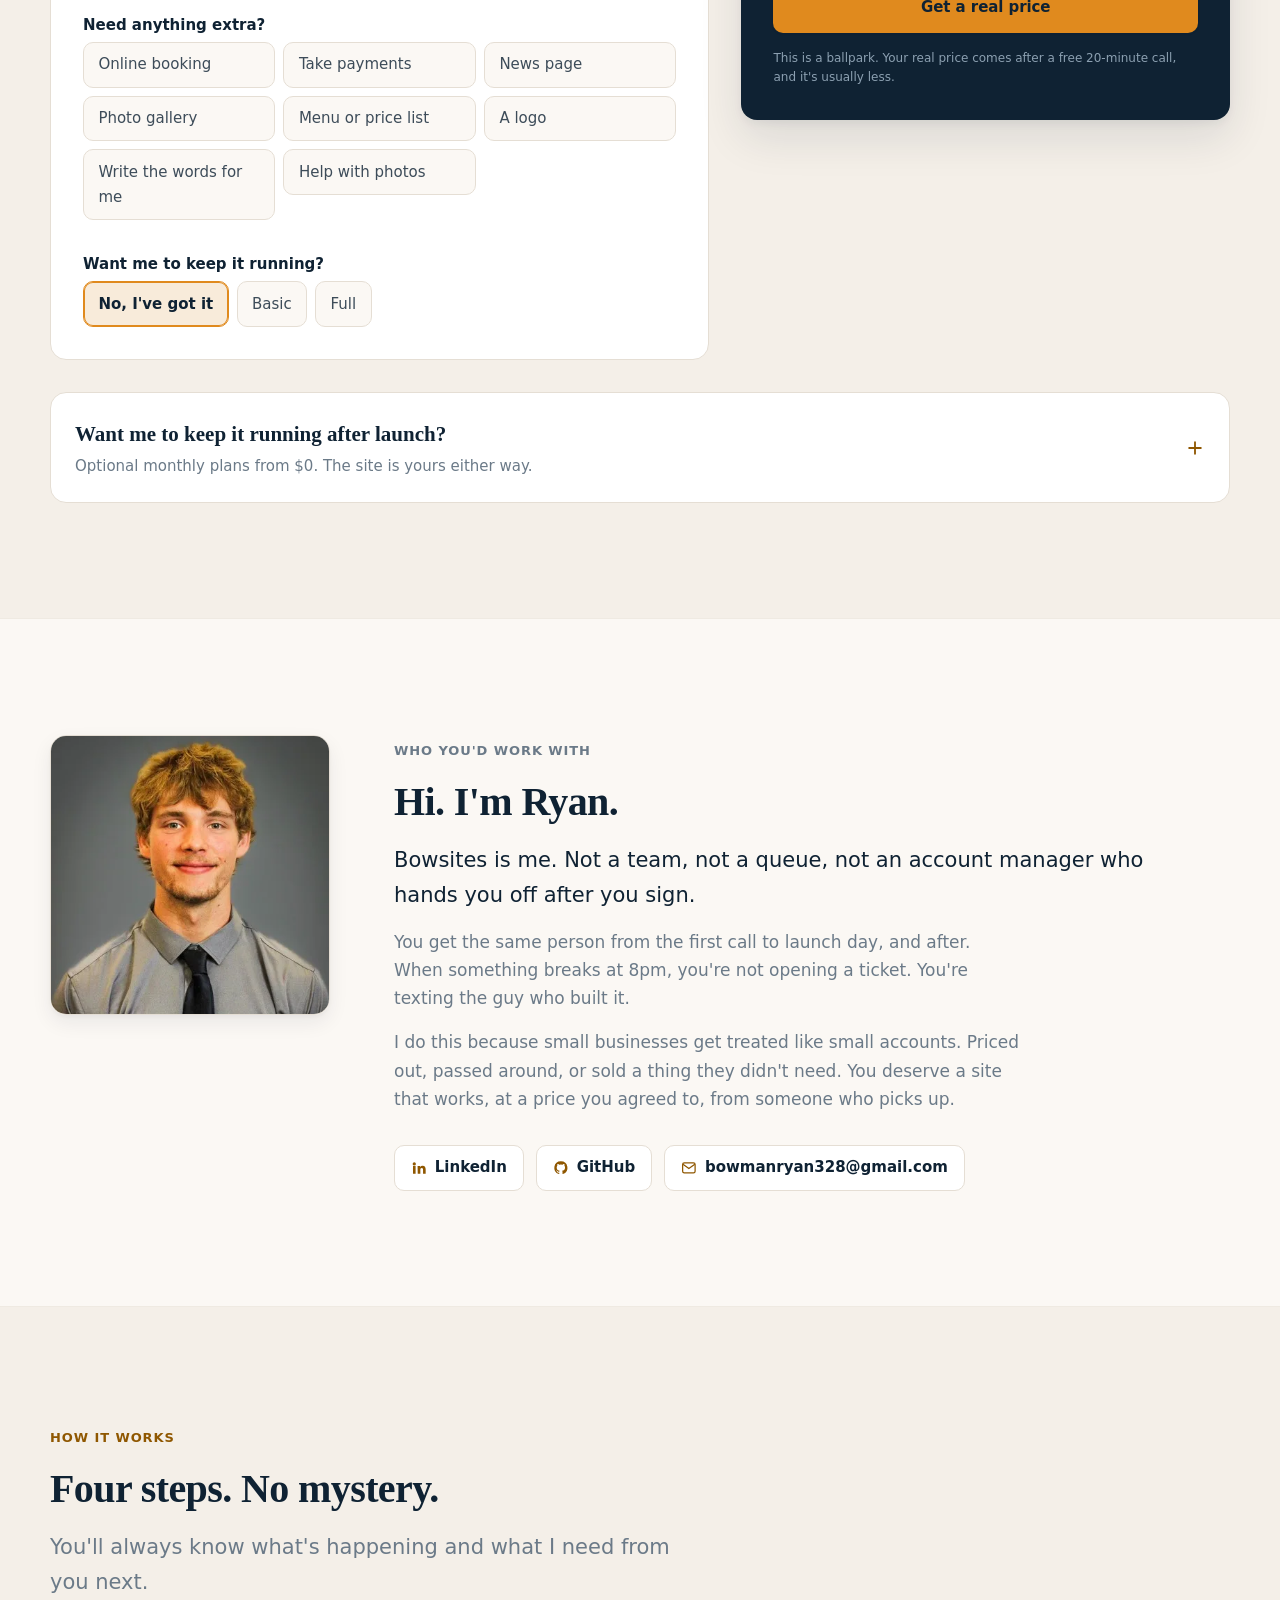
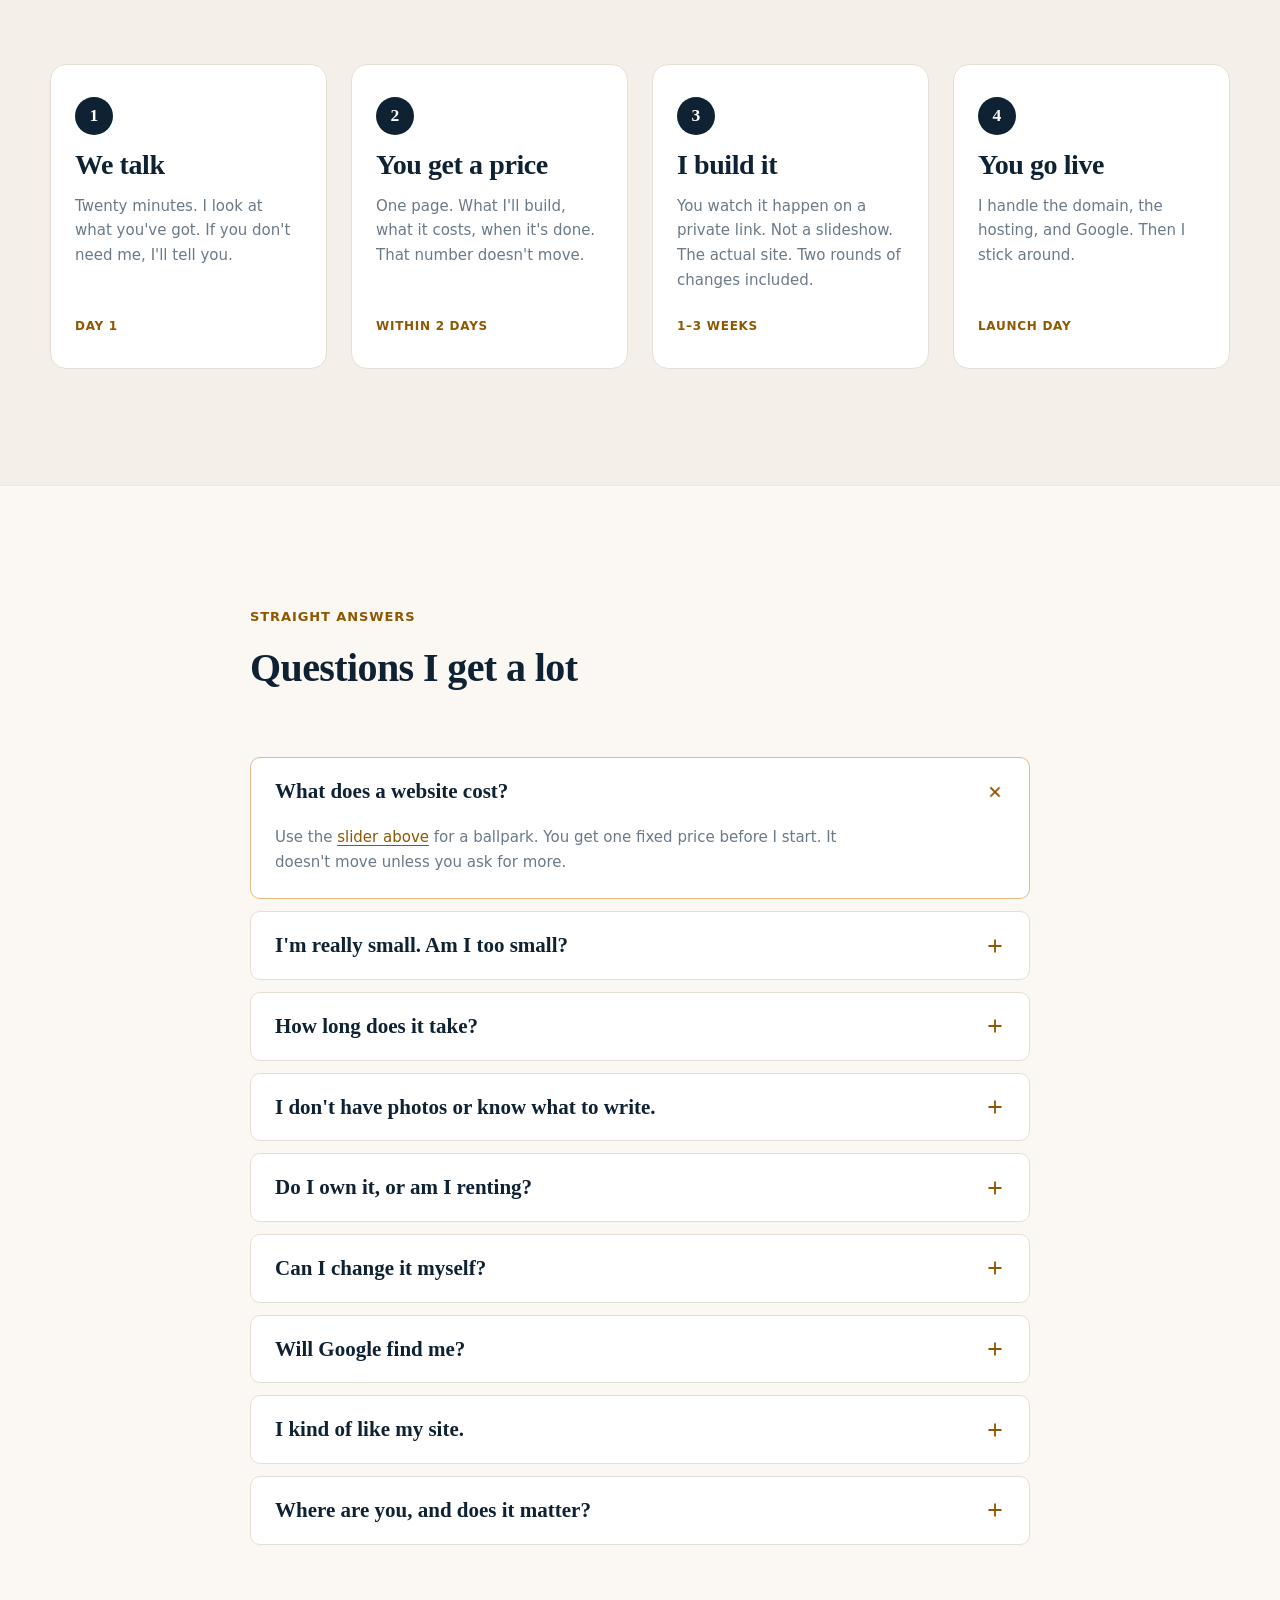
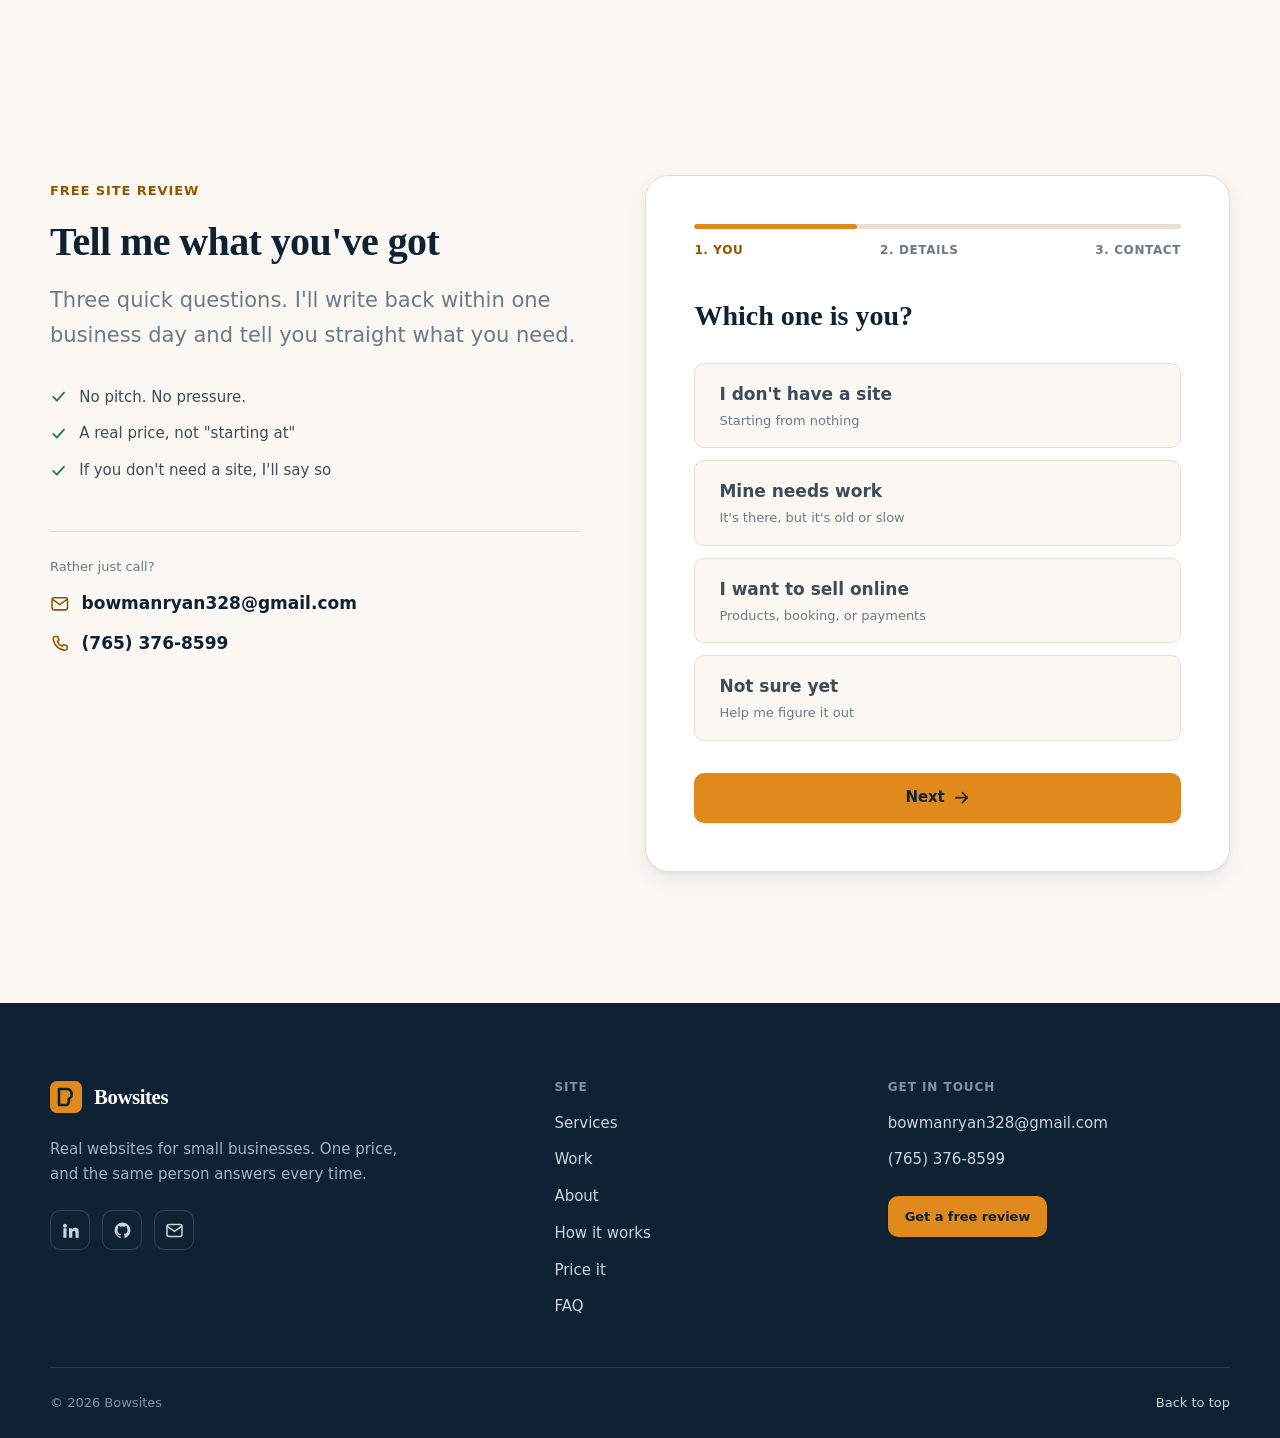
==== commit 886accce: "Restructure the page to cut the scroll and surface price sooner" ====
--- a/index.html
+++ b/index.html
@@ -198,41 +198,6 @@
   </div>
 </section>
 
-<!-- ═══ PROBLEM ═══ -->
-<section class="section problem" id="why">
-  <div class="wrap">
-    <header class="section-head">
-      <p class="eyebrow">The problem</p>
-      <h2>No website? You're losing work.</h2>
-      <p class="lead">Here's what happens when someone looks you up and finds nothing.</p>
-    </header>
-
-    <div class="grid-3">
-      <article class="card card-problem">
-        <div class="card-ico"><svg class="ico" aria-hidden="true"><use href="#i-search"/></svg></div>
-        <h3>They can't find you</h3>
-        <p>Someone searches for exactly what you sell. Three competitors come up. You're not one of them.</p>
-      </article>
-
-      <article class="card card-problem">
-        <div class="card-ico"><svg class="ico" aria-hidden="true"><use href="#i-device"/></svg></div>
-        <h3>Your site fights their phone</h3>
-        <p>Most folks check you on a phone. If they have to pinch and zoom to find your number, they quit. Then they call the next guy.</p>
-      </article>
-
-      <article class="card card-problem">
-        <div class="card-ico"><svg class="ico" aria-hidden="true"><use href="#i-refresh"/></svg></div>
-        <h3>An old site looks closed</h3>
-        <p>A dead phone number. A copyright date from 2016. People read that as "out of business" and move on.</p>
-      </article>
-    </div>
-
-    <p class="section-foot">
-      None of this is hard to fix. It just has to get done.
-    </p>
-  </div>
-</section>
-
 <!-- ═══ THE OPTIONS ═══ -->
 <section class="section section-alt options" id="options">
   <div class="wrap">
@@ -244,6 +209,14 @@
       </p>
     </header>
 
+    <!-- The old three-card "problem" section, compressed to one line each.
+         It was making the same argument as this section, one screen earlier. -->
+    <ul class="cost-strip">
+      <li><strong>They can't find you.</strong> Someone searches for what you sell. Three competitors come up. You don't.</li>
+      <li><strong>Your site fights their phone.</strong> Pinch, zoom, give up, call the next guy.</li>
+      <li><strong>An old site looks closed.</strong> Dead number, 2016 copyright, and people move on.</li>
+    </ul>
+
     <ol class="option-list">
       <li class="option">
         <span class="option-tag">An agency</span>
@@ -269,113 +242,6 @@
     </p>
   </div>
 </section>
-
-<!-- ═══ BENEFITS ═══ -->
-<section class="section" id="benefits">
-  <div class="wrap benefits-grid">
-    <div class="benefits-copy">
-      <p class="eyebrow">What you get</p>
-      <h2>A site that actually brings you work</h2>
-      <p class="lead">
-        Small doesn't mean basic. You get the same things a big company's site
-        does. You just skip the meetings and the invoice.
-      </p>
-      <a class="btn btn-primary" href="#contact">
-        Get my free site review
-        <svg class="ico" aria-hidden="true"><use href="#i-arrow"/></svg>
-      </a>
-    </div>
-
-    <ul class="benefits-list">
-      <li>
-        <h3>Your number, one tap away</h3>
-        <p>On every page. They tap it, their phone dials. That's it.</p>
-      </li>
-      <li>
-        <h3>Loads fast on any connection</h3>
-        <p>Two bars, old phone, hotel wifi. No spinning wheel.</p>
-      </li>
-      <li>
-        <h3>The answers up top</h3>
-        <p>What you sell, what it costs, how to reach you. No hunting.</p>
-      </li>
-      <li>
-        <h3>Set up to be found</h3>
-        <p>Titles, descriptions, and a sitemap search engines can read.</p>
-      </li>
-      <li>
-        <h3>The words written for you</h3>
-        <p>You talk, I write it down and make it sound good.</p>
-      </li>
-      <li>
-        <h3>A person to call</h3>
-        <p>You get my actual phone number, not a help desk.</p>
-      </li>
-    </ul>
-  </div>
-</section>
-
-<!-- ═══ SERVICES ═══ -->
-<section class="section section-alt" id="services">
-  <div class="wrap">
-    <header class="section-head">
-      <p class="eyebrow">What you need</p>
-      <h2>Start wherever you are</h2>
-      <p class="lead">Each one begins with a free call. If a website won't help you, I'll say so.</p>
-    </header>
-
-    <div class="grid-3 services">
-      <article class="card card-service">
-        <div class="card-ico"><svg class="ico" aria-hidden="true"><use href="#i-plus"/></svg></div>
-        <h3>You've got no site yet</h3>
-        <p class="card-for">Running on word of mouth and a Facebook page.</p>
-        <ul class="ticks">
-          <li>Built from scratch, start to finish</li>
-          <li>Photos, hours, map, tap-to-call</li>
-          <li>Domain and email set up right</li>
-          <li>Submitted to Google so people can find you</li>
-        </ul>
-        <a class="link-arrow" href="#contact">Start here <svg class="ico" aria-hidden="true"><use href="#i-arrow"/></svg></a>
-      </article>
-
-      <article class="card card-service featured">
-        <span class="badge">Most asked for</span>
-        <div class="card-ico"><svg class="ico" aria-hidden="true"><use href="#i-refresh"/></svg></div>
-        <h3>Yours needs work</h3>
-        <p class="card-for">It works, but it looks ten years old.</p>
-        <ul class="ticks">
-          <li>New look that fits how you sell</li>
-          <li>Rebuilt for phones first</li>
-          <li>Your content carried over, nothing lost</li>
-          <li>Your Google spot protected</li>
-        </ul>
-        <a class="link-arrow" href="#contact">Get a price <svg class="ico" aria-hidden="true"><use href="#i-arrow"/></svg></a>
-      </article>
-
-      <article class="card card-service">
-        <div class="card-ico"><svg class="ico" aria-hidden="true"><use href="#i-shield"/></svg></div>
-        <h3>Keep it running</h3>
-        <p class="card-for">You'd rather never think about it again.</p>
-        <ul class="ticks">
-          <li>Hosting, backups, security</li>
-          <li>Changes? Email me. It's done.</li>
-          <li>I watch it so you don't have to</li>
-          <li>Cancel anytime</li>
-        </ul>
-        <a class="link-arrow" href="#pricing">See plans <svg class="ico" aria-hidden="true"><use href="#i-arrow"/></svg></a>
-      </article>
-    </div>
-  </div>
-</section>
-
-<!--
-  ═══════════════════════════════════════════════════════════════════════
-  TESTIMONIALS GO HERE once you have real ones.
-  Markup and styles are ready — see docs/03-copy-deck.md for the block to
-  paste back in, and how to ask a client for a quote worth publishing.
-  Never invent them: fake reviews break FTC rules and carry real penalties.
-  ═══════════════════════════════════════════════════════════════════════
--->
 
 <!-- ═══ WORK ═══ -->
 <section class="section" id="work">
@@ -448,8 +314,238 @@
   </div>
 </section>
 
+<!-- ═══ BENEFITS ═══ -->
+<section class="section section-alt" id="benefits">
+  <div class="wrap benefits-grid">
+    <div class="benefits-copy">
+      <p class="eyebrow">What you get</p>
+      <h2>A site that actually brings you work</h2>
+      <p class="lead">
+        Small doesn't mean basic. You get the same things a big company's site
+        does. You just skip the meetings and the invoice.
+      </p>
+      <a class="btn btn-primary" href="#contact">
+        Get my free site review
+        <svg class="ico" aria-hidden="true"><use href="#i-arrow"/></svg>
+      </a>
+    </div>
+
+    <ul class="benefits-list">
+      <li>
+        <h3>Your number, one tap away</h3>
+        <p>On every page. They tap it, their phone dials. That's it.</p>
+      </li>
+      <li>
+        <h3>Loads fast on any connection</h3>
+        <p>Two bars, old phone, hotel wifi. No spinning wheel.</p>
+      </li>
+      <li>
+        <h3>The answers up top</h3>
+        <p>What you sell, what it costs, how to reach you. No hunting.</p>
+      </li>
+      <li>
+        <h3>Set up to be found</h3>
+        <p>Titles, descriptions, and a sitemap search engines can read.</p>
+      </li>
+      <li>
+        <h3>The words written for you</h3>
+        <p>You talk, I write it down and make it sound good.</p>
+      </li>
+      <li>
+        <h3>A person to call</h3>
+        <p>You get my actual phone number, not a help desk.</p>
+      </li>
+    </ul>
+  </div>
+</section>
+
+<!-- ═══ SERVICES ═══ -->
+<section class="section" id="services">
+  <div class="wrap">
+    <header class="section-head">
+      <p class="eyebrow">What you need</p>
+      <h2>Start wherever you are</h2>
+      <p class="lead">Each one begins with a free call. If a website won't help you, I'll say so.</p>
+    </header>
+
+    <div class="grid-3 services">
+      <article class="card card-service">
+        <div class="card-ico"><svg class="ico" aria-hidden="true"><use href="#i-plus"/></svg></div>
+        <h3>You've got no site yet</h3>
+        <p class="card-for">Running on word of mouth and a Facebook page.</p>
+        <ul class="ticks">
+          <li>Built from scratch, start to finish</li>
+          <li>Photos, hours, map, tap-to-call</li>
+          <li>Domain and email set up right</li>
+          <li>Submitted to Google so people can find you</li>
+        </ul>
+        <a class="link-arrow" href="#contact">Start here <svg class="ico" aria-hidden="true"><use href="#i-arrow"/></svg></a>
+      </article>
+
+      <article class="card card-service featured">
+        <span class="badge">Most asked for</span>
+        <div class="card-ico"><svg class="ico" aria-hidden="true"><use href="#i-refresh"/></svg></div>
+        <h3>Yours needs work</h3>
+        <p class="card-for">It works, but it looks ten years old.</p>
+        <ul class="ticks">
+          <li>New look that fits how you sell</li>
+          <li>Rebuilt for phones first</li>
+          <li>Your content carried over, nothing lost</li>
+          <li>Your Google spot protected</li>
+        </ul>
+        <a class="link-arrow" href="#contact">Get a price <svg class="ico" aria-hidden="true"><use href="#i-arrow"/></svg></a>
+      </article>
+
+      <article class="card card-service">
+        <div class="card-ico"><svg class="ico" aria-hidden="true"><use href="#i-shield"/></svg></div>
+        <h3>Keep it running</h3>
+        <p class="card-for">You'd rather never think about it again.</p>
+        <ul class="ticks">
+          <li>Hosting, backups, security</li>
+          <li>Changes? Email me. It's done.</li>
+          <li>I watch it so you don't have to</li>
+          <li>Cancel anytime</li>
+        </ul>
+        <a class="link-arrow" href="#estimate">See plans <svg class="ico" aria-hidden="true"><use href="#i-arrow"/></svg></a>
+      </article>
+    </div>
+  </div>
+</section>
+
+<!--
+  ═══════════════════════════════════════════════════════════════════════
+  TESTIMONIALS GO HERE once you have real ones.
+  Markup and styles are ready — see docs/03-copy-deck.md for the block to
+  paste back in, and how to ask a client for a quote worth publishing.
+  Never invent them: fake reviews break FTC rules and carry real penalties.
+  ═══════════════════════════════════════════════════════════════════════
+-->
+
+<!-- ═══ ESTIMATE ═══ -->
+<section class="section section-alt" id="estimate">
+  <div class="wrap">
+    <header class="section-head">
+      <p class="eyebrow">Price it yourself</p>
+      <h2>What will this cost?</h2>
+      <p class="lead">Slide the controls. Watch the number. No email needed. I'd rather you know before we talk.</p>
+    </header>
+
+    <div class="calc">
+      <form class="calc-controls" id="calc" novalidate>
+
+        <fieldset class="calc-group">
+          <legend>What do you need?</legend>
+          <div class="choice-row" role="radiogroup" aria-label="Project type">
+            <label class="choice"><input type="radio" name="ptype" value="landing"><span>One page</span></label>
+            <label class="choice"><input type="radio" name="ptype" value="new" checked><span>A whole site</span></label>
+            <label class="choice"><input type="radio" name="ptype" value="redesign"><span>Fix what I've got</span></label>
+            <label class="choice"><input type="radio" name="ptype" value="store"><span>Sell online</span></label>
+          </div>
+        </fieldset>
+
+        <fieldset class="calc-group">
+          <legend>How many pages? <output class="out" id="pages-out">5</output></legend>
+          <input type="range" id="pages" name="pages" min="1" max="20" value="5" step="1" aria-describedby="pages-hint">
+          <p class="hint" id="pages-hint">Home, About, Services, Contact is four. Most shops need four to eight.</p>
+        </fieldset>
+
+        <fieldset class="calc-group">
+          <legend>Need anything extra?</legend>
+          <div class="choice-grid">
+            <label class="choice"><input type="checkbox" name="addon" value="booking"><span>Online booking</span></label>
+            <label class="choice"><input type="checkbox" name="addon" value="payments"><span>Take payments</span></label>
+            <label class="choice"><input type="checkbox" name="addon" value="blog"><span>News page</span></label>
+            <label class="choice"><input type="checkbox" name="addon" value="gallery"><span>Photo gallery</span></label>
+            <label class="choice"><input type="checkbox" name="addon" value="menu"><span>Menu or price list</span></label>
+            <label class="choice"><input type="checkbox" name="addon" value="logo"><span>A logo</span></label>
+            <label class="choice"><input type="checkbox" name="addon" value="copy"><span>Write the words for me</span></label>
+            <label class="choice"><input type="checkbox" name="addon" value="photo"><span>Help with photos</span></label>
+          </div>
+        </fieldset>
+
+        <fieldset class="calc-group">
+          <legend>Want me to keep it running?</legend>
+          <div class="choice-row" role="radiogroup" aria-label="Care plan">
+            <label class="choice"><input type="radio" name="care" value="none" checked><span>No, I've got it</span></label>
+            <label class="choice"><input type="radio" name="care" value="essential"><span>Basic</span></label>
+            <label class="choice"><input type="radio" name="care" value="growth"><span>Full</span></label>
+          </div>
+        </fieldset>
+      </form>
+
+      <aside class="calc-result" aria-live="polite">
+        <p class="calc-label">Your ballpark</p>
+        <p class="calc-figure"><span id="calc-low">$1,275</span><span class="calc-dash">–</span><span id="calc-high">$1,725</span></p>
+        <p class="calc-monthly" id="calc-monthly" hidden>plus <strong>$0</strong>/month to keep it running</p>
+
+        <ul class="calc-breakdown" id="calc-breakdown"></ul>
+
+        <div class="calc-timeline">
+          <svg class="ico" aria-hidden="true"><use href="#i-bolt"/></svg>
+          <span>Done in about <strong id="calc-weeks">2–3 weeks</strong></span>
+        </div>
+
+        <a class="btn btn-primary btn-block" href="#contact" id="calc-cta">Get a real price</a>
+        <p class="calc-fine">This is a ballpark. Your real price comes after a free 20-minute call, and it's usually less.</p>
+      </aside>
+    </div>
+
+    <!-- Care plans used to be a full section here. They're a post-launch
+         concern, so they no longer eat a screen before anyone has decided
+         to hire you. Open on demand instead. -->
+    <details class="plans-drawer" id="pricing">
+      <summary>
+        <span>
+          <strong>Want me to keep it running after launch?</strong>
+          <em>Optional monthly plans from $0. The site is yours either way.</em>
+        </span>
+        <svg class="ico faq-ico" aria-hidden="true"><use href="#i-plus"/></svg>
+      </summary>
+
+      <div class="grid-3 plans">
+        <article class="card plan">
+          <h3>You handle it</h3>
+          <p class="plan-price"><span class="amt" data-price="self">$0</span><span class="per">/month</span></p>
+          <p class="plan-for">You host it. You update it. I hand you everything on day one.</p>
+          <ul class="ticks">
+            <li>All the files and the domain, yours</li>
+            <li>A written how-to guide</li>
+            <li>30 days of help after launch</li>
+          </ul>
+        </article>
+
+        <article class="card plan featured">
+          <span class="badge">Most pick this</span>
+          <h3>Basic</h3>
+          <p class="plan-price"><span class="amt" data-price="essential">$45</span><span class="per">/month</span></p>
+          <p class="plan-for">It stays up, stays safe, and small changes are free.</p>
+          <ul class="ticks">
+            <li>Hosting, backups, security</li>
+            <li>I watch it 24/7</li>
+            <li>30 min of changes a month</li>
+            <li>I answer the same week</li>
+          </ul>
+        </article>
+
+        <article class="card plan">
+          <h3>Full</h3>
+          <p class="plan-price"><span class="amt" data-price="growth">$95</span><span class="per">/month</span></p>
+          <p class="plan-for">For shops chasing new customers online.</p>
+          <ul class="ticks">
+            <li>Everything in Basic</li>
+            <li>2 hours of changes a month</li>
+            <li>I run your Google listing</li>
+            <li>A plain-English report every quarter</li>
+            <li>I answer the next business day</li>
+          </ul>
+        </article>
+      </div>
+    </details>
+  </div>
+</section>
+
 <!-- ═══ ABOUT ═══ -->
-<section class="section section-alt about" id="about">
+<section class="section about" id="about">
   <div class="wrap about-grid">
 
     <div class="about-portrait">
@@ -515,7 +611,7 @@
 </section>
 
 <!-- ═══ PROCESS ═══ -->
-<section class="section" id="process">
+<section class="section section-alt" id="process">
   <div class="wrap">
     <header class="section-head">
       <p class="eyebrow">How it works</p>
@@ -552,132 +648,8 @@
   </div>
 </section>
 
-<!-- ═══ ESTIMATE ═══ -->
-<section class="section section-alt" id="estimate">
-  <div class="wrap">
-    <header class="section-head">
-      <p class="eyebrow">Price it yourself</p>
-      <h2>What will this cost?</h2>
-      <p class="lead">Slide the controls. Watch the number. No email needed. I'd rather you know before we talk.</p>
-    </header>
-
-    <div class="calc">
-      <form class="calc-controls" id="calc" novalidate>
-
-        <fieldset class="calc-group">
-          <legend>What do you need?</legend>
-          <div class="choice-row" role="radiogroup" aria-label="Project type">
-            <label class="choice"><input type="radio" name="ptype" value="landing"><span>One page</span></label>
-            <label class="choice"><input type="radio" name="ptype" value="new" checked><span>A whole site</span></label>
-            <label class="choice"><input type="radio" name="ptype" value="redesign"><span>Fix what I've got</span></label>
-            <label class="choice"><input type="radio" name="ptype" value="store"><span>Sell online</span></label>
-          </div>
-        </fieldset>
-
-        <fieldset class="calc-group">
-          <legend>How many pages? <output class="out" id="pages-out">5</output></legend>
-          <input type="range" id="pages" name="pages" min="1" max="20" value="5" step="1" aria-describedby="pages-hint">
-          <p class="hint" id="pages-hint">Home, About, Services, Contact is four. Most shops need four to eight.</p>
-        </fieldset>
-
-        <fieldset class="calc-group">
-          <legend>Need anything extra?</legend>
-          <div class="choice-grid">
-            <label class="choice"><input type="checkbox" name="addon" value="booking"><span>Online booking</span></label>
-            <label class="choice"><input type="checkbox" name="addon" value="payments"><span>Take payments</span></label>
-            <label class="choice"><input type="checkbox" name="addon" value="blog"><span>News page</span></label>
-            <label class="choice"><input type="checkbox" name="addon" value="gallery"><span>Photo gallery</span></label>
-            <label class="choice"><input type="checkbox" name="addon" value="menu"><span>Menu or price list</span></label>
-            <label class="choice"><input type="checkbox" name="addon" value="logo"><span>A logo</span></label>
-            <label class="choice"><input type="checkbox" name="addon" value="copy"><span>Write the words for me</span></label>
-            <label class="choice"><input type="checkbox" name="addon" value="photo"><span>Help with photos</span></label>
-          </div>
-        </fieldset>
-
-        <fieldset class="calc-group">
-          <legend>Want me to keep it running?</legend>
-          <div class="choice-row" role="radiogroup" aria-label="Care plan">
-            <label class="choice"><input type="radio" name="care" value="none" checked><span>No, I've got it</span></label>
-            <label class="choice"><input type="radio" name="care" value="essential"><span>Basic</span></label>
-            <label class="choice"><input type="radio" name="care" value="growth"><span>Full</span></label>
-          </div>
-        </fieldset>
-      </form>
-
-      <aside class="calc-result" aria-live="polite">
-        <p class="calc-label">Your ballpark</p>
-        <p class="calc-figure"><span id="calc-low">$1,275</span><span class="calc-dash">–</span><span id="calc-high">$1,725</span></p>
-        <p class="calc-monthly" id="calc-monthly" hidden>plus <strong>$0</strong>/month to keep it running</p>
-
-        <ul class="calc-breakdown" id="calc-breakdown"></ul>
-
-        <div class="calc-timeline">
-          <svg class="ico" aria-hidden="true"><use href="#i-bolt"/></svg>
-          <span>Done in about <strong id="calc-weeks">2–3 weeks</strong></span>
-        </div>
-
-        <a class="btn btn-primary btn-block" href="#contact" id="calc-cta">Get a real price</a>
-        <p class="calc-fine">This is a ballpark. Your real price comes after a free 20-minute call, and it's usually less.</p>
-      </aside>
-    </div>
-  </div>
-</section>
-
-<!-- ═══ PRICING ═══ -->
-<section class="section" id="pricing">
-  <div class="wrap">
-    <header class="section-head">
-      <p class="eyebrow">Keep it running</p>
-      <h2>Or don't. Your call.</h2>
-      <p class="lead">These are optional. The site is yours either way.</p>
-    </header>
-
-    <div class="grid-3 plans">
-      <article class="card plan">
-        <h3>You handle it</h3>
-        <p class="plan-price"><span class="amt" data-price="self">$0</span><span class="per">/month</span></p>
-        <p class="plan-for">You host it. You update it. I hand you everything on day one.</p>
-        <ul class="ticks">
-          <li>All the files and the domain, yours</li>
-          <li>A written how-to guide</li>
-          <li>30 days of help after launch</li>
-        </ul>
-        <a class="btn btn-ghost btn-block" href="#contact">Pick this</a>
-      </article>
-
-      <article class="card plan featured">
-        <span class="badge">Most pick this</span>
-        <h3>Basic</h3>
-        <p class="plan-price"><span class="amt" data-price="essential">$45</span><span class="per">/month</span></p>
-        <p class="plan-for">It stays up, stays safe, and small changes are free.</p>
-        <ul class="ticks">
-          <li>Hosting, backups, security</li>
-          <li>I watch it 24/7</li>
-          <li>30 min of changes a month</li>
-          <li>I answer the same week</li>
-        </ul>
-        <a class="btn btn-primary btn-block" href="#contact">Pick this</a>
-      </article>
-
-      <article class="card plan">
-        <h3>Full</h3>
-        <p class="plan-price"><span class="amt" data-price="growth">$95</span><span class="per">/month</span></p>
-        <p class="plan-for">For shops chasing new customers online.</p>
-        <ul class="ticks">
-          <li>Everything in Basic</li>
-          <li>2 hours of changes a month</li>
-          <li>I run your Google listing</li>
-          <li>A plain-English report every quarter</li>
-          <li>I answer the next business day</li>
-        </ul>
-        <a class="btn btn-ghost btn-block" href="#contact">Pick this</a>
-      </article>
-    </div>
-  </div>
-</section>
-
 <!-- ═══ FAQ ═══ -->
-<section class="section section-alt" id="faq">
+<section class="section" id="faq">
   <div class="wrap wrap-narrow">
     <header class="section-head">
       <p class="eyebrow">Straight answers</p>
@@ -960,7 +932,7 @@
         <li><a href="#about">About</a></li>
         <li><a href="#process">How it works</a></li>
         <li><a href="#estimate">Price it</a></li>
-        <li><a href="#pricing">Plans</a></li>
+        
         <li><a href="#faq">FAQ</a></li>
       </ul>
     </nav>
--- a/styles.css
+++ b/styles.css
@@ -741,6 +741,19 @@
    Deliberately NOT a 3-card grid — the problem section directly above
    already is one, and a second would read as the same beat twice. Rows
    build downward toward the highlighted answer. */
+/* Compressed replacement for the old three-card problem section. Three
+   one-liners carry the same argument in a fifth of the vertical space. */
+.cost-strip {
+  display: grid;
+  gap: var(--s-3);
+  max-width: 62rem;
+  margin-bottom: var(--s-6);
+  padding-left: var(--s-5);
+  border-left: 3px solid color-mix(in srgb, var(--err) 55%, transparent);
+}
+.cost-strip li { font-size: var(--fs-300); color: var(--text-muted); }
+.cost-strip strong { color: var(--text-strong); font-weight: 600; }
+
 .option-list {
   display: grid;
   gap: var(--s-3);
@@ -1202,6 +1215,51 @@
   border-bottom: 1px solid var(--border-soft);
 }
 .plan .btn { margin-top: auto; }
+
+
+/* ─────────────────────────────────────────────
+   11b. CARE PLANS DRAWER
+   ─────────────────────────────────────────────
+   Was a full section. Now opens on demand inside the estimate block —
+   monthly plans are a post-launch question, not a pre-hire one. */
+.plans-drawer {
+  margin-top: var(--s-6);
+  background: var(--card);
+  border: 1px solid var(--border);
+  border-radius: var(--r-lg);
+  overflow: hidden;
+  transition: border-color var(--dur) var(--ease);
+}
+.plans-drawer[open] { border-color: color-mix(in srgb, var(--accent) 45%, var(--border)); }
+
+.plans-drawer > summary {
+  display: flex;
+  align-items: center;
+  justify-content: space-between;
+  gap: var(--s-4);
+  padding: var(--s-5);
+  cursor: pointer;
+  list-style: none;
+}
+.plans-drawer > summary::-webkit-details-marker { display: none; }
+.plans-drawer > summary:hover { background: color-mix(in srgb, var(--text-strong) 3%, transparent); }
+.plans-drawer summary strong {
+  display: block;
+  font-family: var(--font-display);
+  font-size: var(--fs-500);
+  font-weight: 600;
+  color: var(--text-strong);
+}
+.plans-drawer summary em {
+  display: block;
+  margin-top: 2px;
+  font-style: normal;
+  font-size: var(--fs-300);
+  color: var(--text-muted);
+}
+.plans-drawer[open] .faq-ico { transform: rotate(45deg); }
+.plans-drawer .plans { padding: 0 var(--s-5) var(--s-5); }
+.plans-drawer .plan { background: var(--bg); }
 
 
 /* ─────────────────────────────────────────────
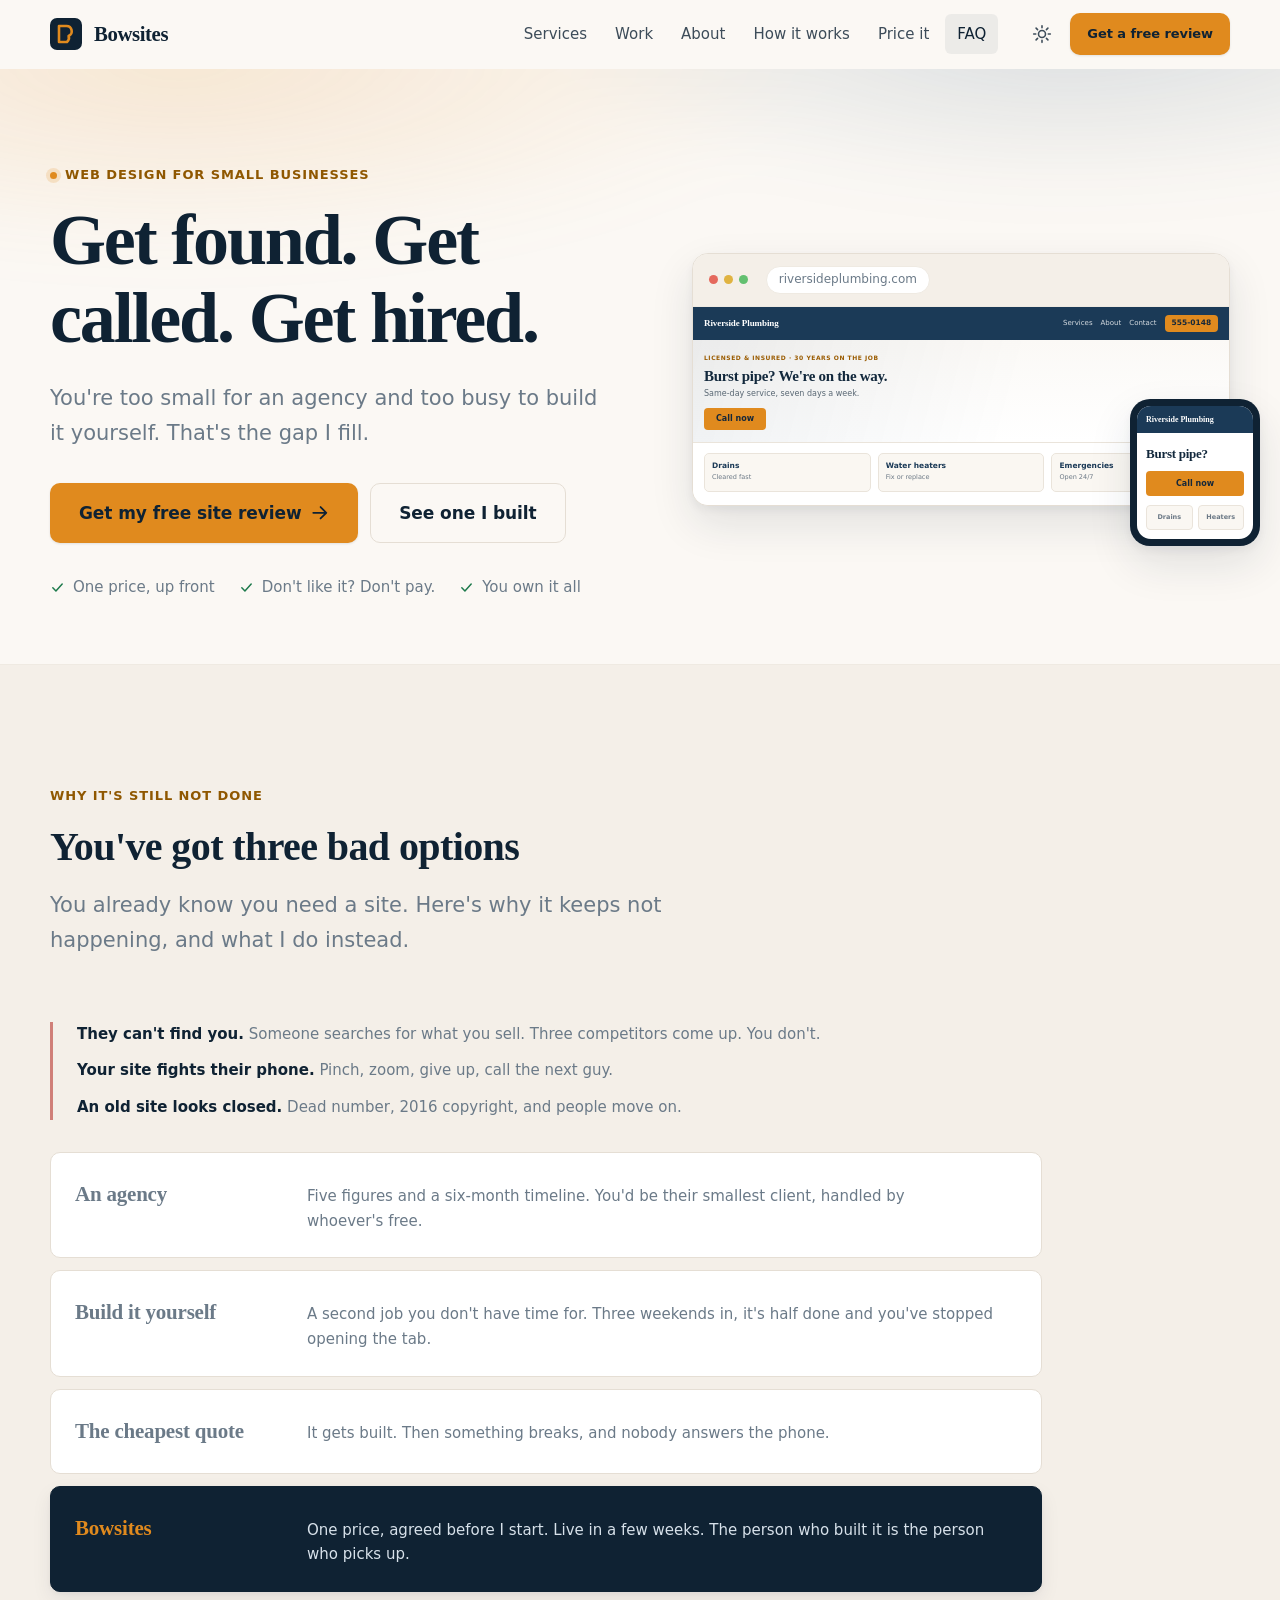
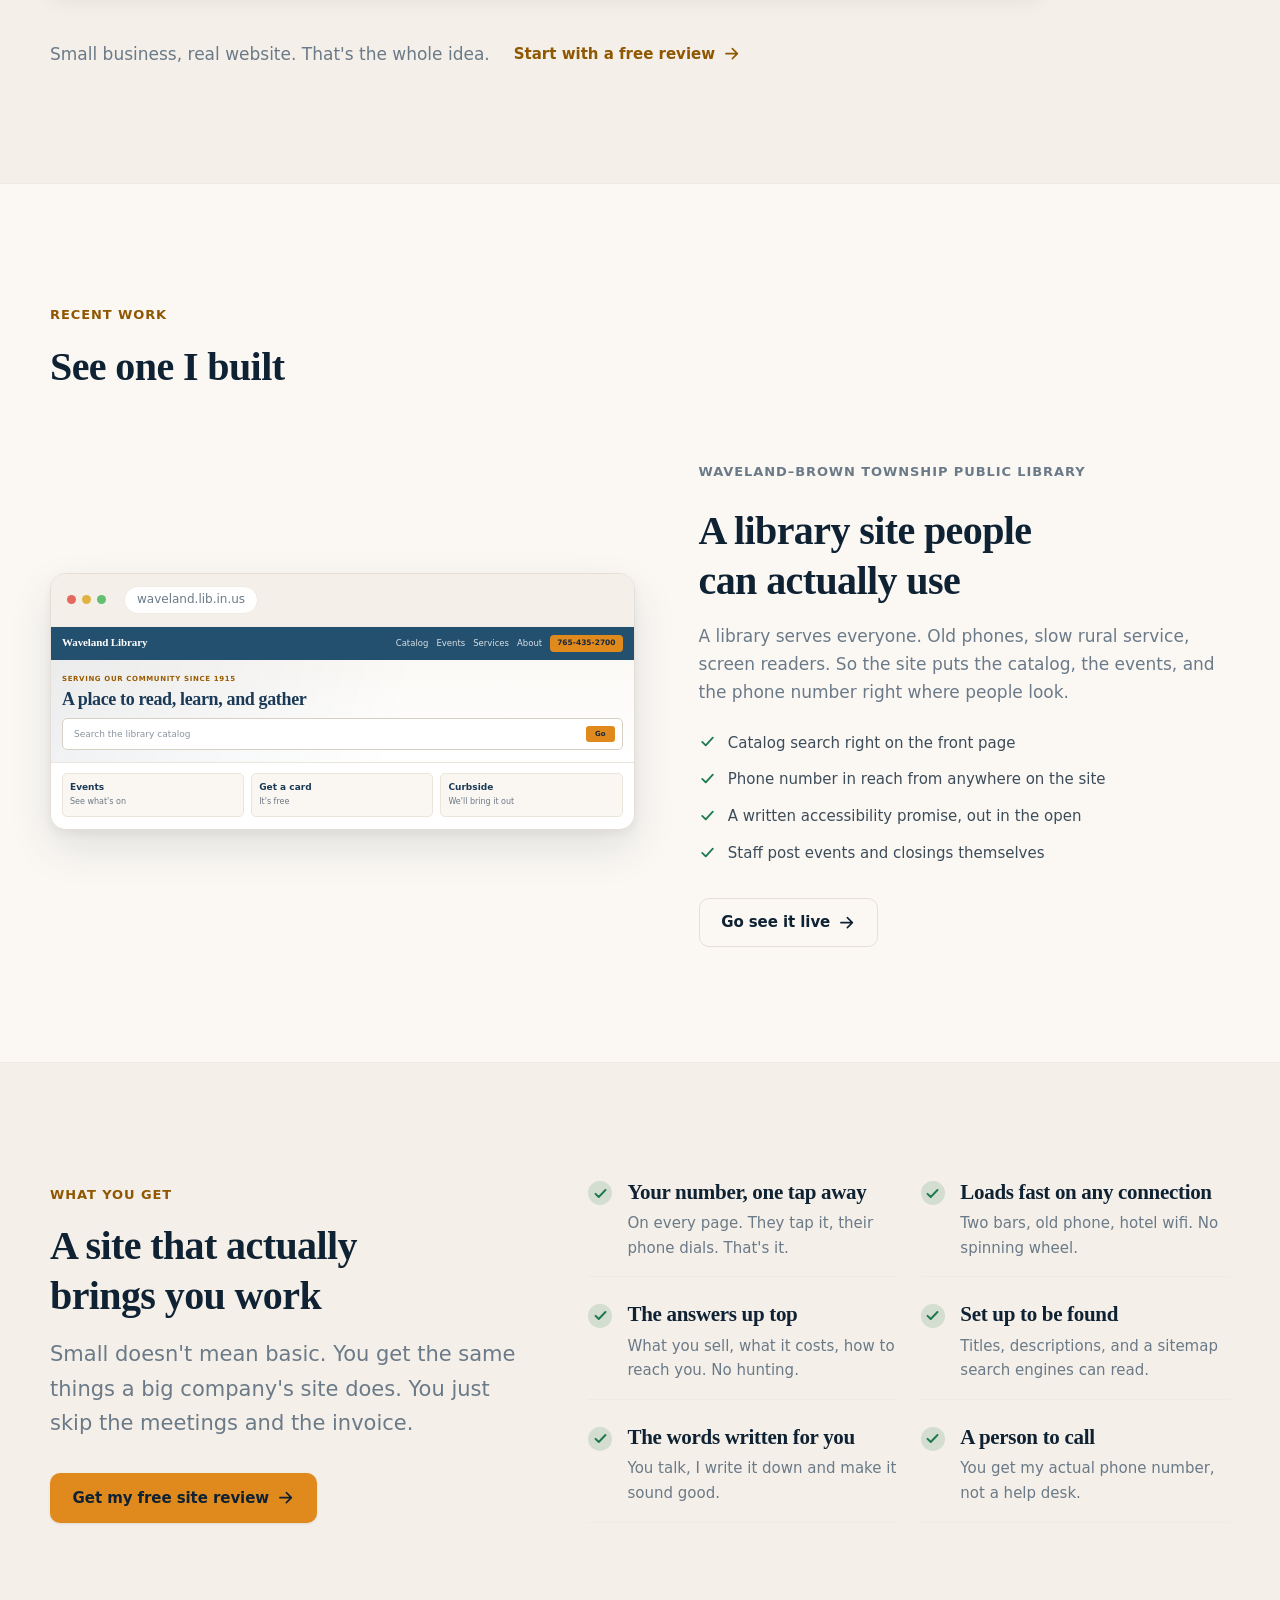
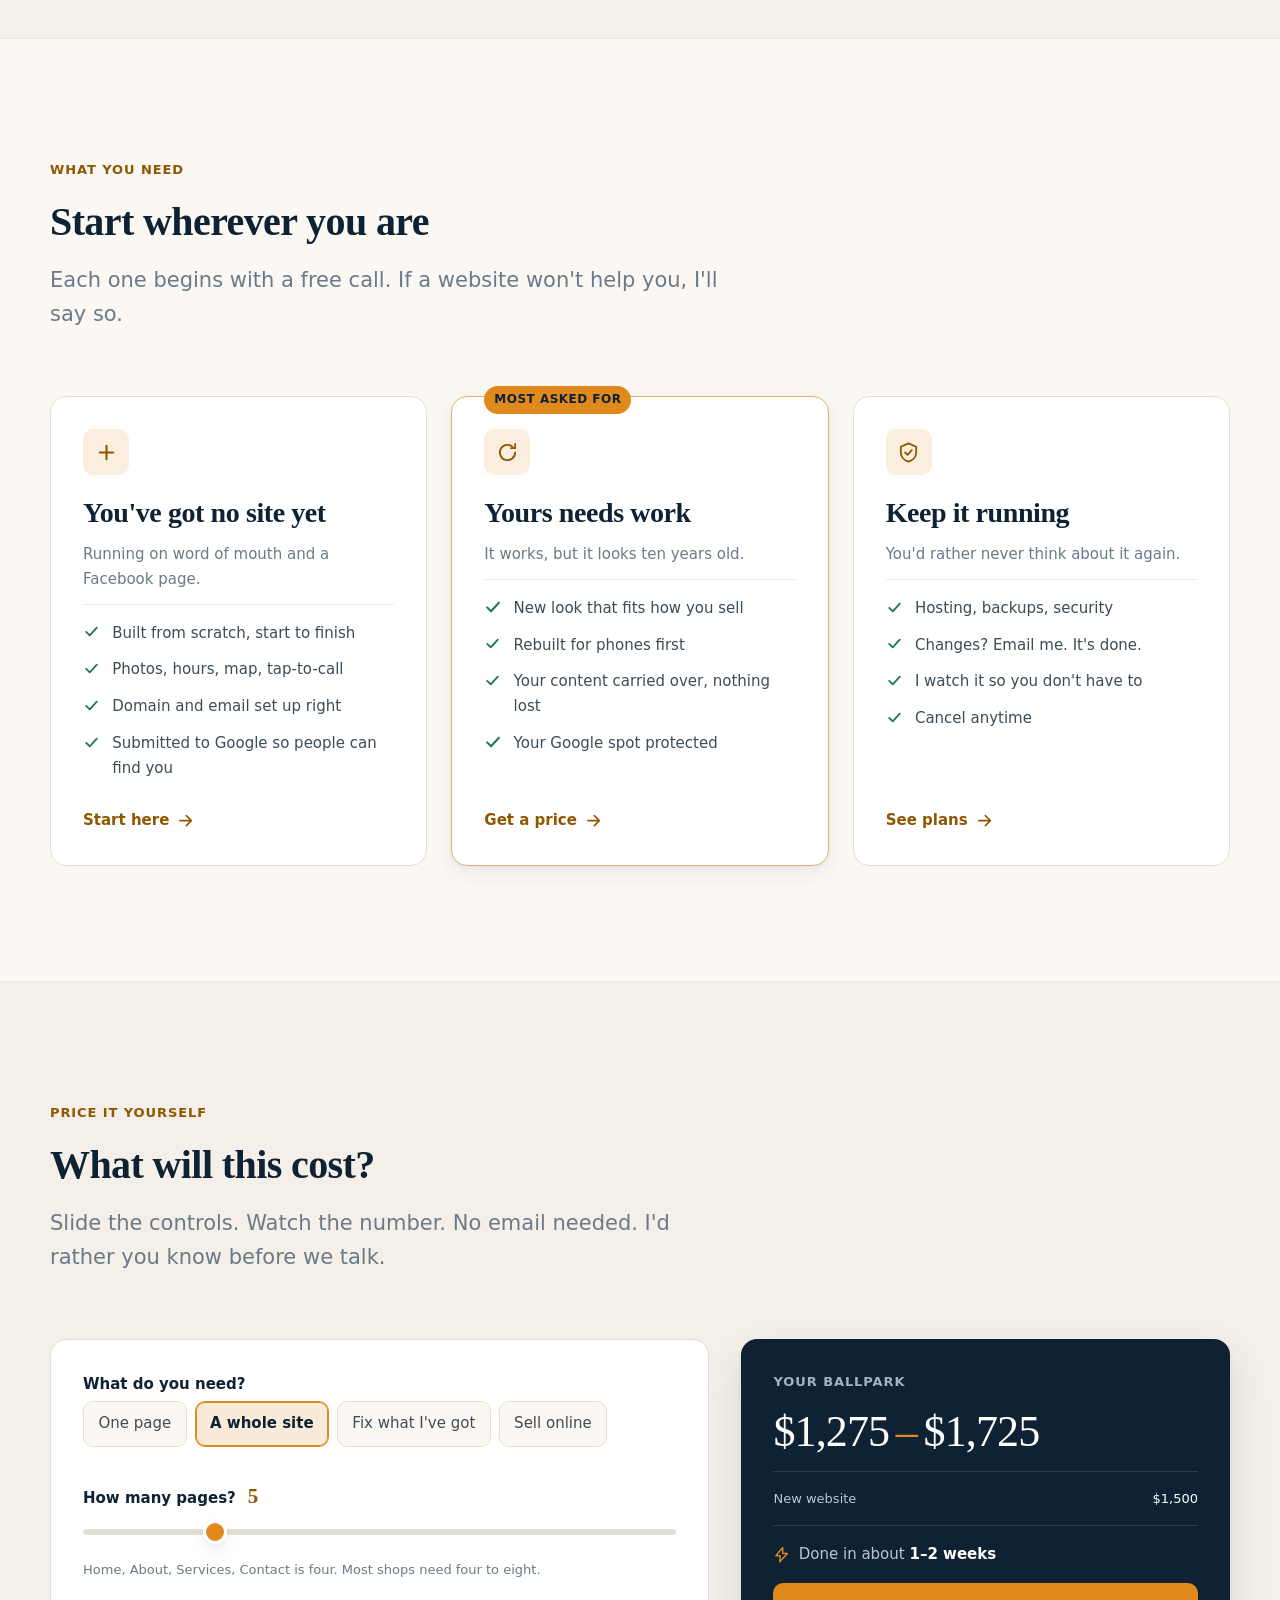
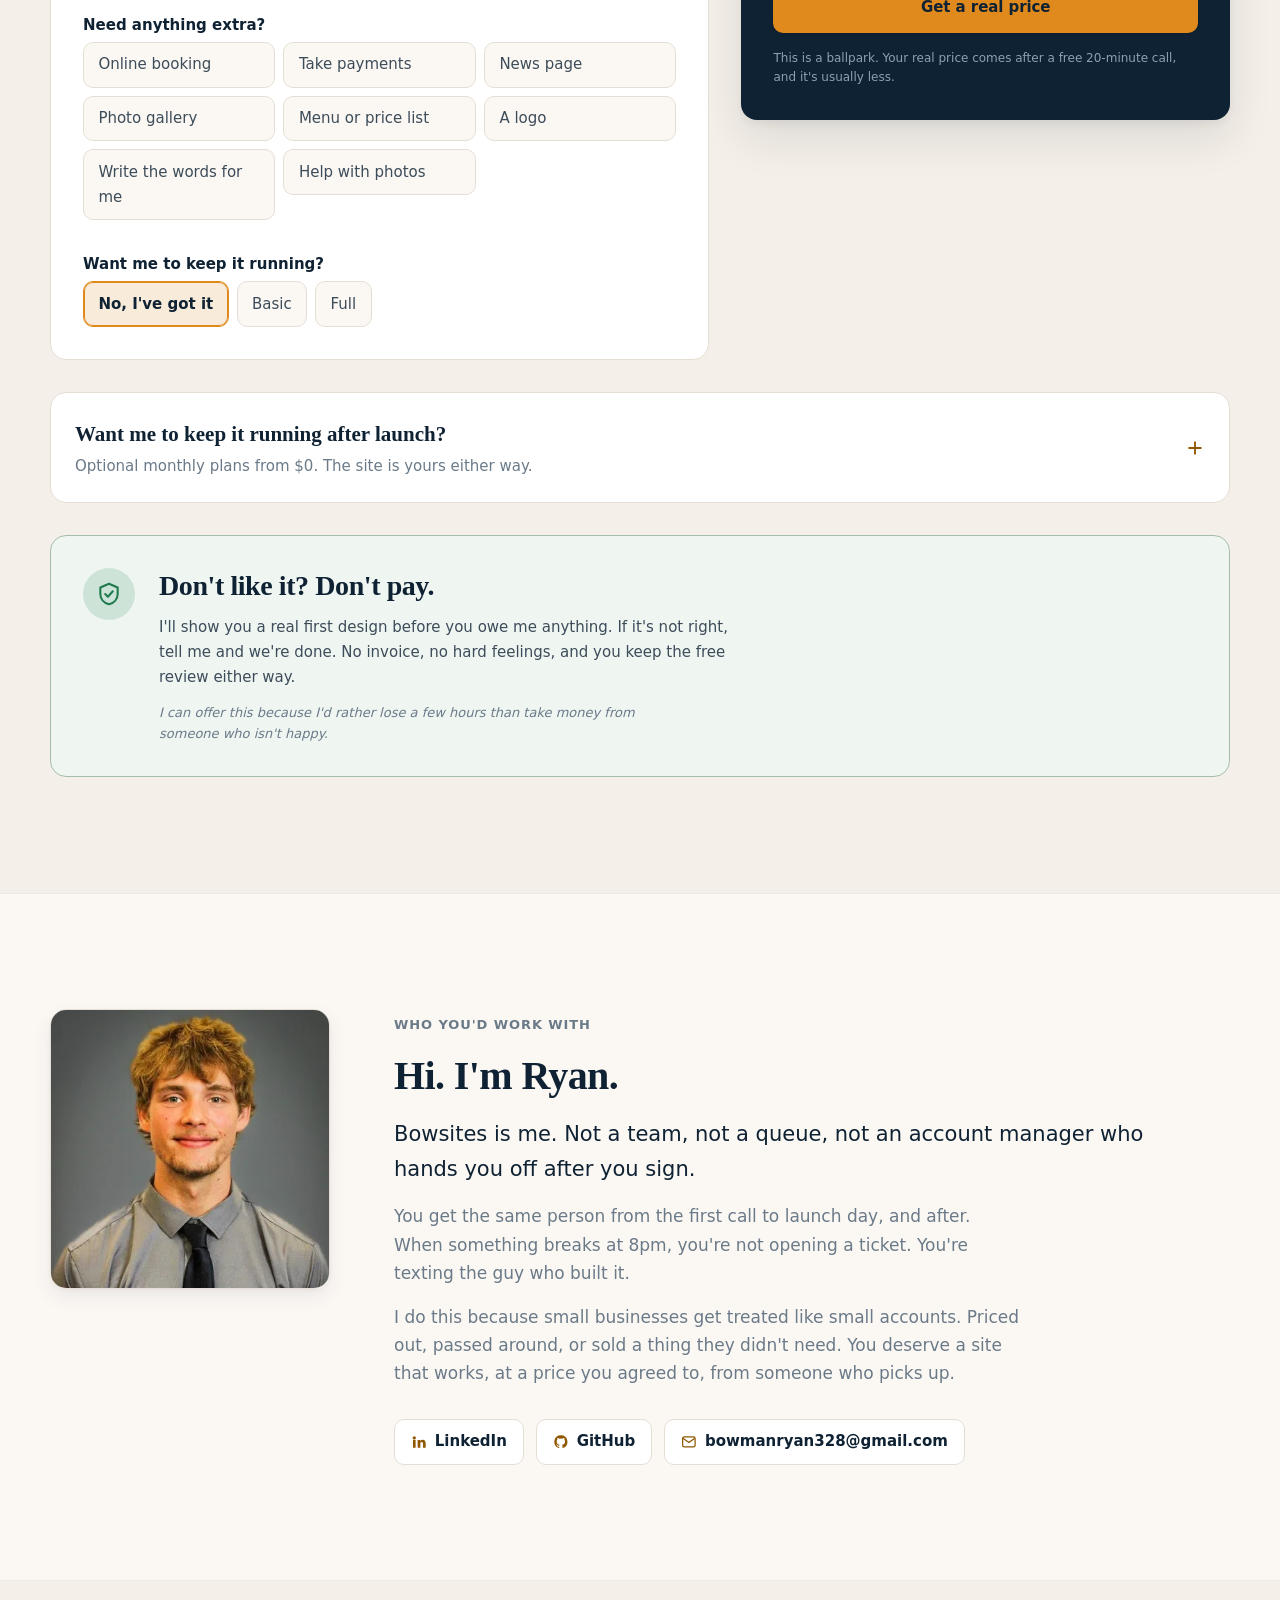
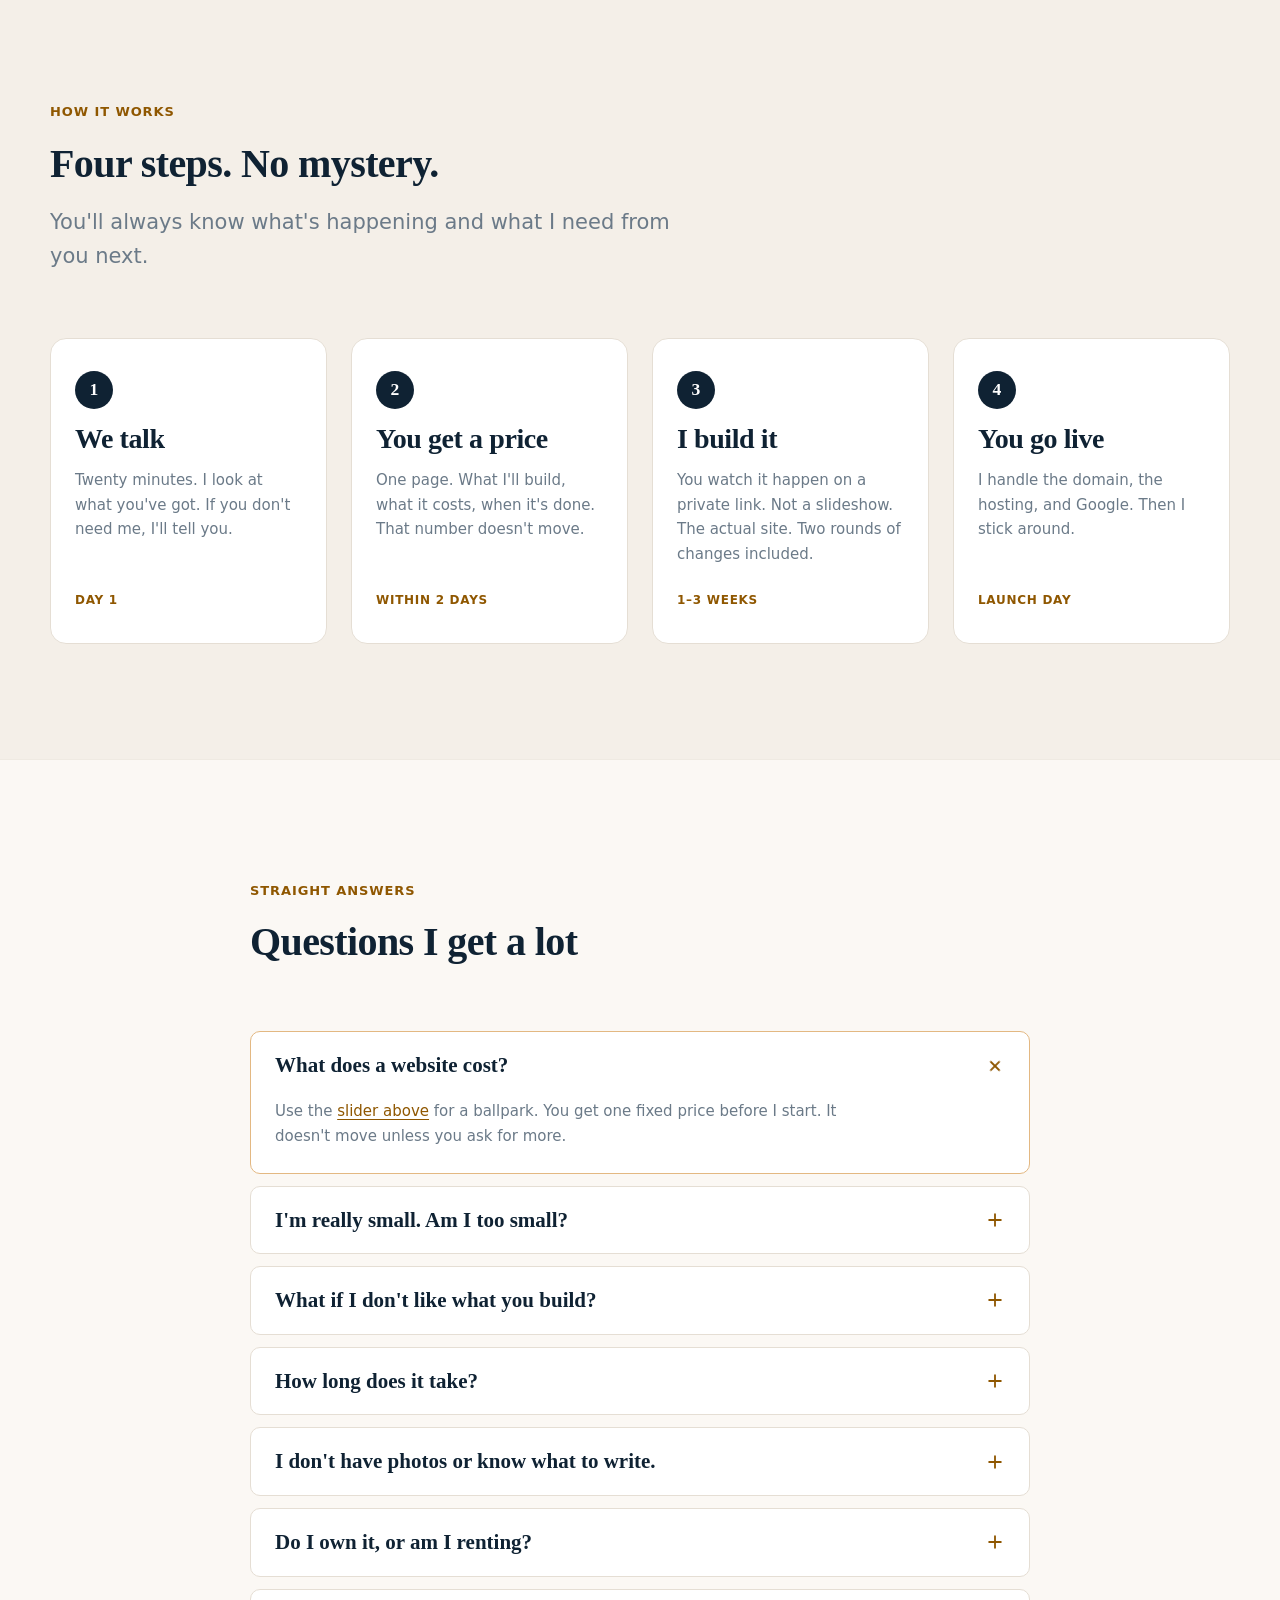
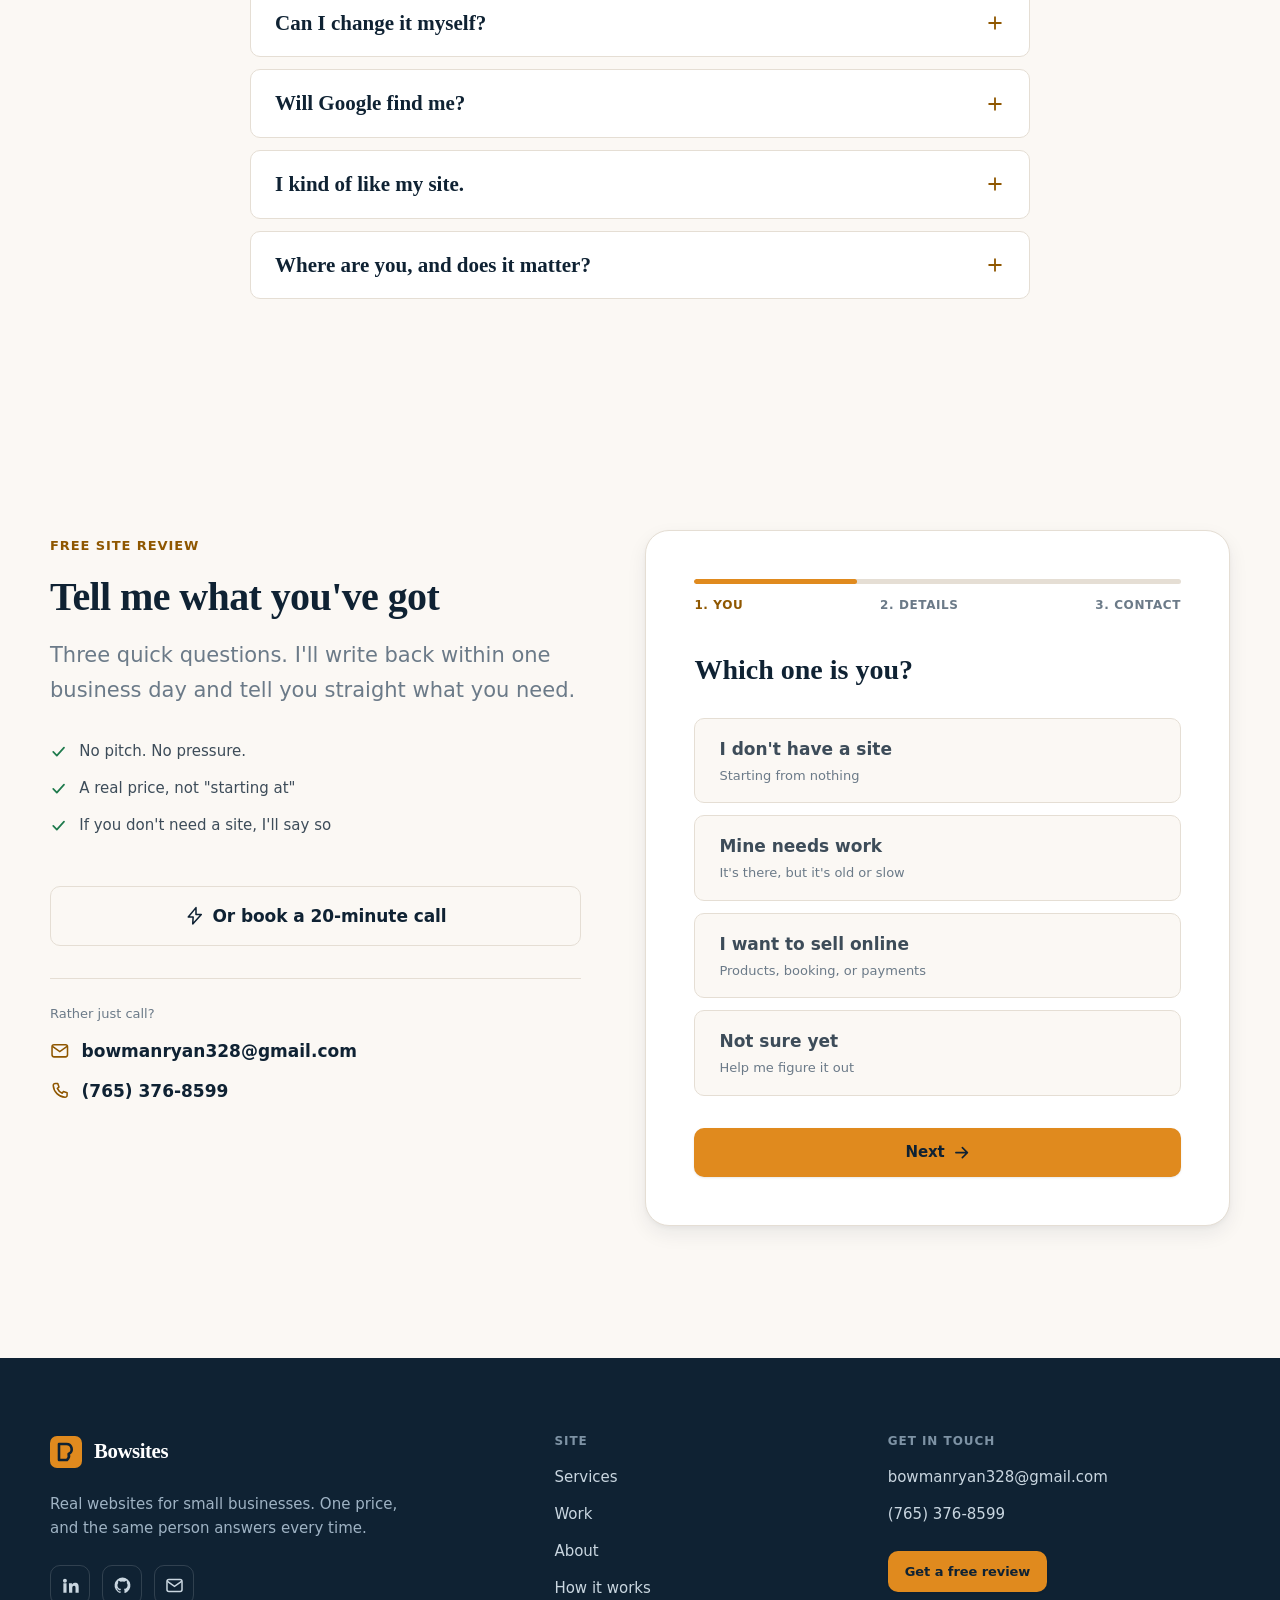
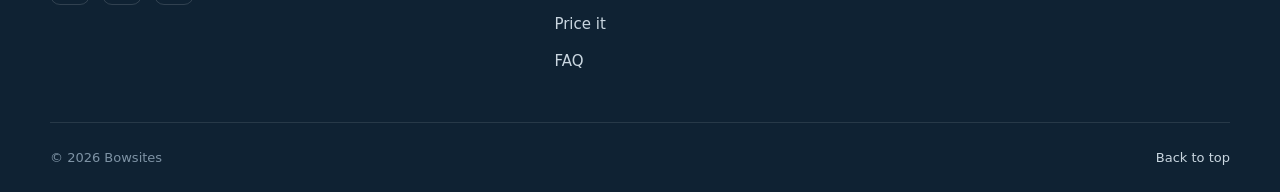
==== commit 8aa7390f: "Add a guarantee and a booking link Benchmarking against Designjoy and B12 turned up two gaps. Both o" ====
--- a/index.html
+++ b/index.html
@@ -146,8 +146,8 @@
 
       <ul class="hero-trust">
         <li><svg class="ico" aria-hidden="true"><use href="#i-check"/></svg> One price, up front</li>
+        <li><svg class="ico" aria-hidden="true"><use href="#i-check"/></svg> Don't like it? Don't pay.</li>
         <li><svg class="ico" aria-hidden="true"><use href="#i-check"/></svg> You own it all</li>
-        <li><svg class="ico" aria-hidden="true"><use href="#i-check"/></svg> One person, start to finish</li>
       </ul>
     </div>
 
@@ -541,6 +541,27 @@
         </article>
       </div>
     </details>
+
+    <!-- Risk reversal, placed where price anxiety peaks. Every competitor
+         worth benchmarking has one of these; it's the strongest answer an
+         unknown can give to "what if he's no good?" -->
+    <aside class="guarantee">
+      <div class="guarantee-mark" aria-hidden="true">
+        <svg class="ico"><use href="#i-shield"/></svg>
+      </div>
+      <div>
+        <h3>Don't like it? Don't pay.</h3>
+        <p>
+          I'll show you a real first design before you owe me anything. If it's
+          not right, tell me and we're done. No invoice, no hard feelings, and
+          you keep the free review either way.
+        </p>
+        <p class="guarantee-fine">
+          I can offer this because I'd rather lose a few hours than take money
+          from someone who isn't happy.
+        </p>
+      </div>
+    </aside>
   </div>
 </section>
 
@@ -668,6 +689,11 @@
       </details>
 
       <details class="faq-item" name="faq">
+        <summary><span>What if I don't like what you build?</span><svg class="ico faq-ico" aria-hidden="true"><use href="#i-plus"/></svg></summary>
+        <div class="faq-body"><p>Then you don't pay. I show you a real first design before you owe me anything. If it's not right, say so and we stop there.</p><p>Most of the time it doesn't come to that, because we talk through what you want before I start building.</p></div>
+      </details>
+
+      <details class="faq-item" name="faq">
         <summary><span>How long does it take?</span><svg class="ico faq-ico" aria-hidden="true"><use href="#i-plus"/></svg></summary>
         <div class="faq-body"><p>Simple site: one to two weeks. Bigger one: three or four. The hold-up is almost always photos and details from you.</p></div>
       </details>
@@ -722,6 +748,11 @@
         <li><svg class="ico" aria-hidden="true"><use href="#i-check"/></svg> A real price, not "starting at"</li>
         <li><svg class="ico" aria-hidden="true"><use href="#i-check"/></svg> If you don't need a site, I'll say so</li>
       </ul>
+
+      <a class="btn btn-ghost btn-lg book-cta" data-site="booking" href="#">
+        <svg class="ico" aria-hidden="true"><use href="#i-bolt"/></svg>
+        Or book a 20-minute call
+      </a>
 
       <div class="contact-direct">
         <p class="contact-direct-label">Rather just call?</p>
--- a/styles.css
+++ b/styles.css
@@ -1263,6 +1263,46 @@
 
 
 /* ─────────────────────────────────────────────
+   11c. GUARANTEE
+   ─────────────────────────────────────────────
+   Sits directly under the price. Uses the accent border rather than an
+   accent fill, so it reads as important without competing with the CTA. */
+.guarantee {
+  display: grid;
+  grid-template-columns: auto 1fr;
+  gap: var(--s-5);
+  align-items: start;
+  margin-top: var(--s-6);
+  padding: clamp(var(--s-5), 3vw, var(--s-6));
+  background: color-mix(in srgb, var(--ok) 7%, var(--card));
+  border: 1px solid color-mix(in srgb, var(--ok) 32%, var(--border));
+  border-radius: var(--r-lg);
+}
+@media (max-width: 560px) {
+  .guarantee { grid-template-columns: 1fr; gap: var(--s-4); }
+}
+.guarantee-mark {
+  display: grid;
+  place-items: center;
+  width: 52px; height: 52px;
+  border-radius: 50%;
+  background: color-mix(in srgb, var(--ok) 16%, transparent);
+  color: var(--ok);
+}
+.guarantee-mark .ico { width: 26px; height: 26px; }
+.guarantee h3 { font-size: var(--fs-600); margin-bottom: var(--s-3); }
+.guarantee p { font-size: var(--fs-300); color: var(--text); max-width: 62ch; }
+.guarantee-fine {
+  margin-top: var(--s-3);
+  font-size: var(--fs-200) !important;
+  color: var(--text-muted) !important;
+  font-style: italic;
+}
+
+.book-cta { width: 100%; margin-bottom: var(--s-6); }
+
+
+/* ─────────────────────────────────────────────
    12. FAQ
    ───────────────────────────────────────────── */
 .faq-list { display: grid; gap: var(--s-3); }
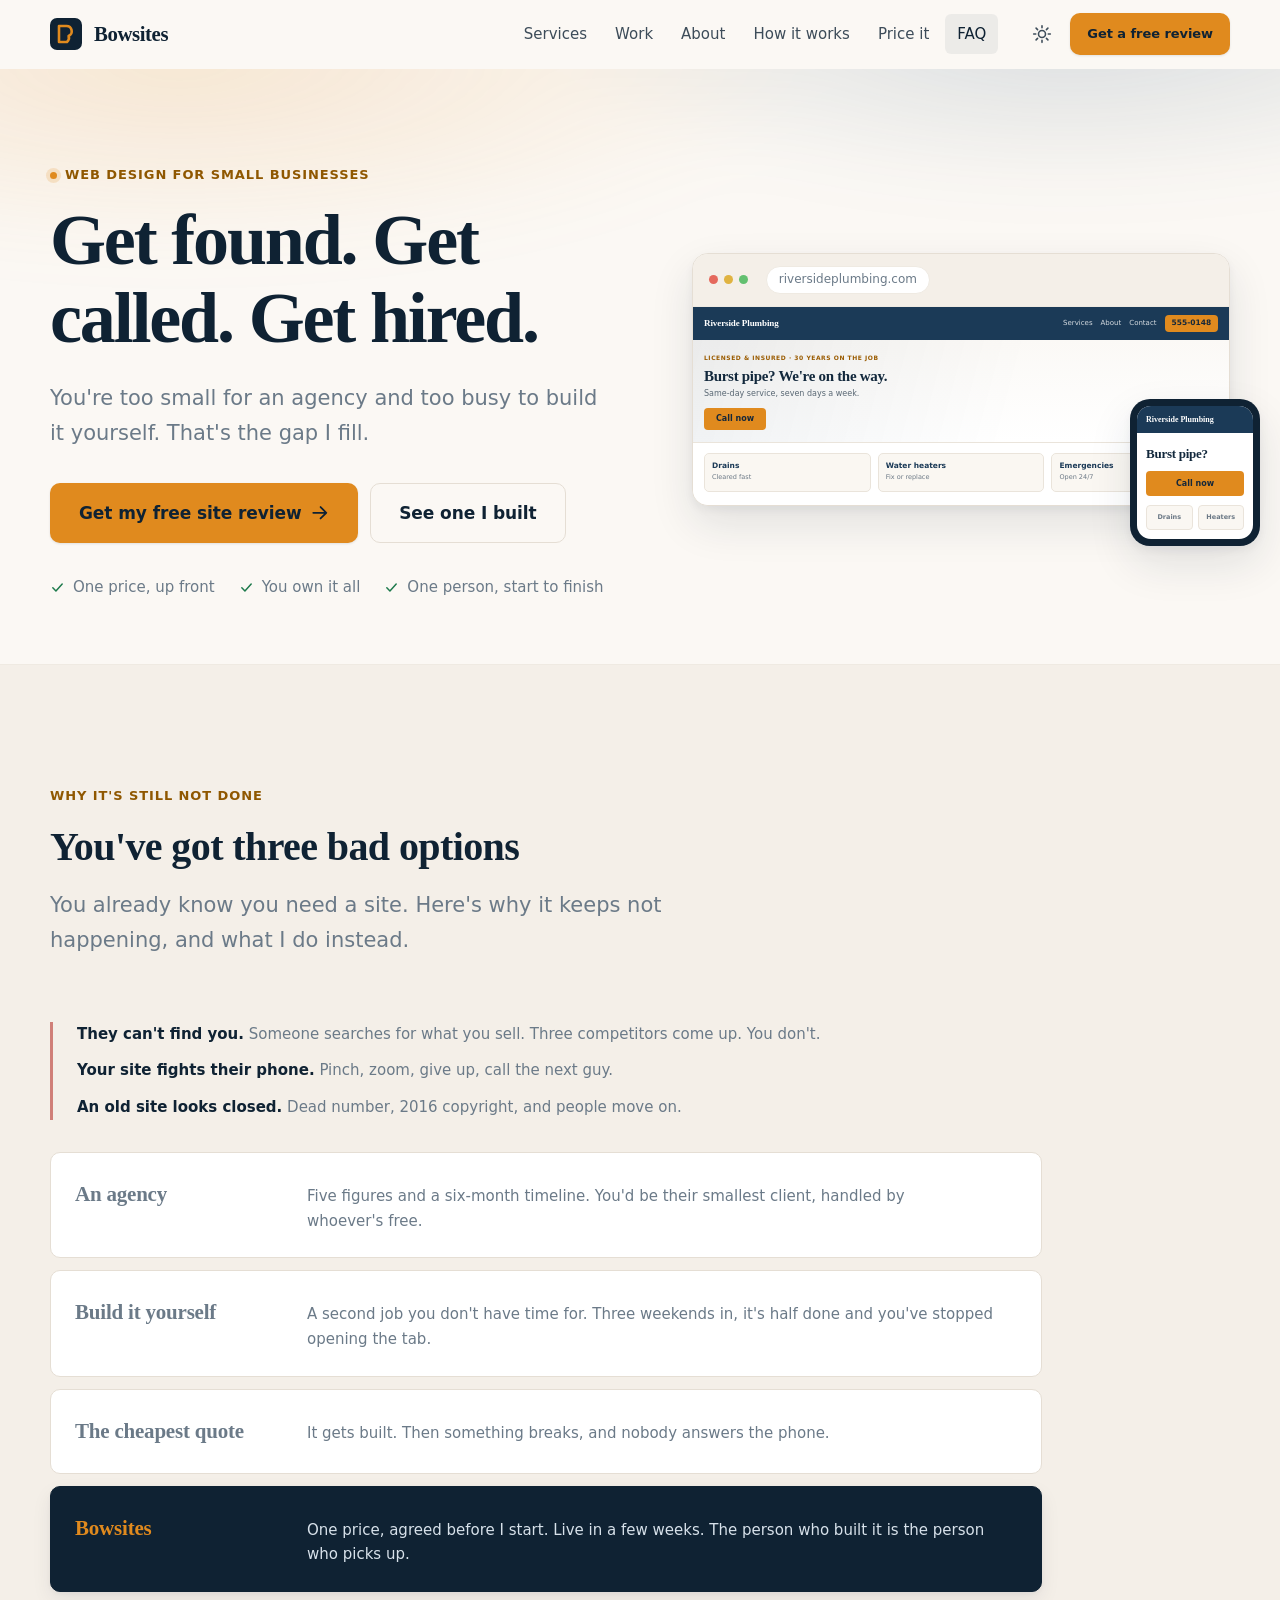
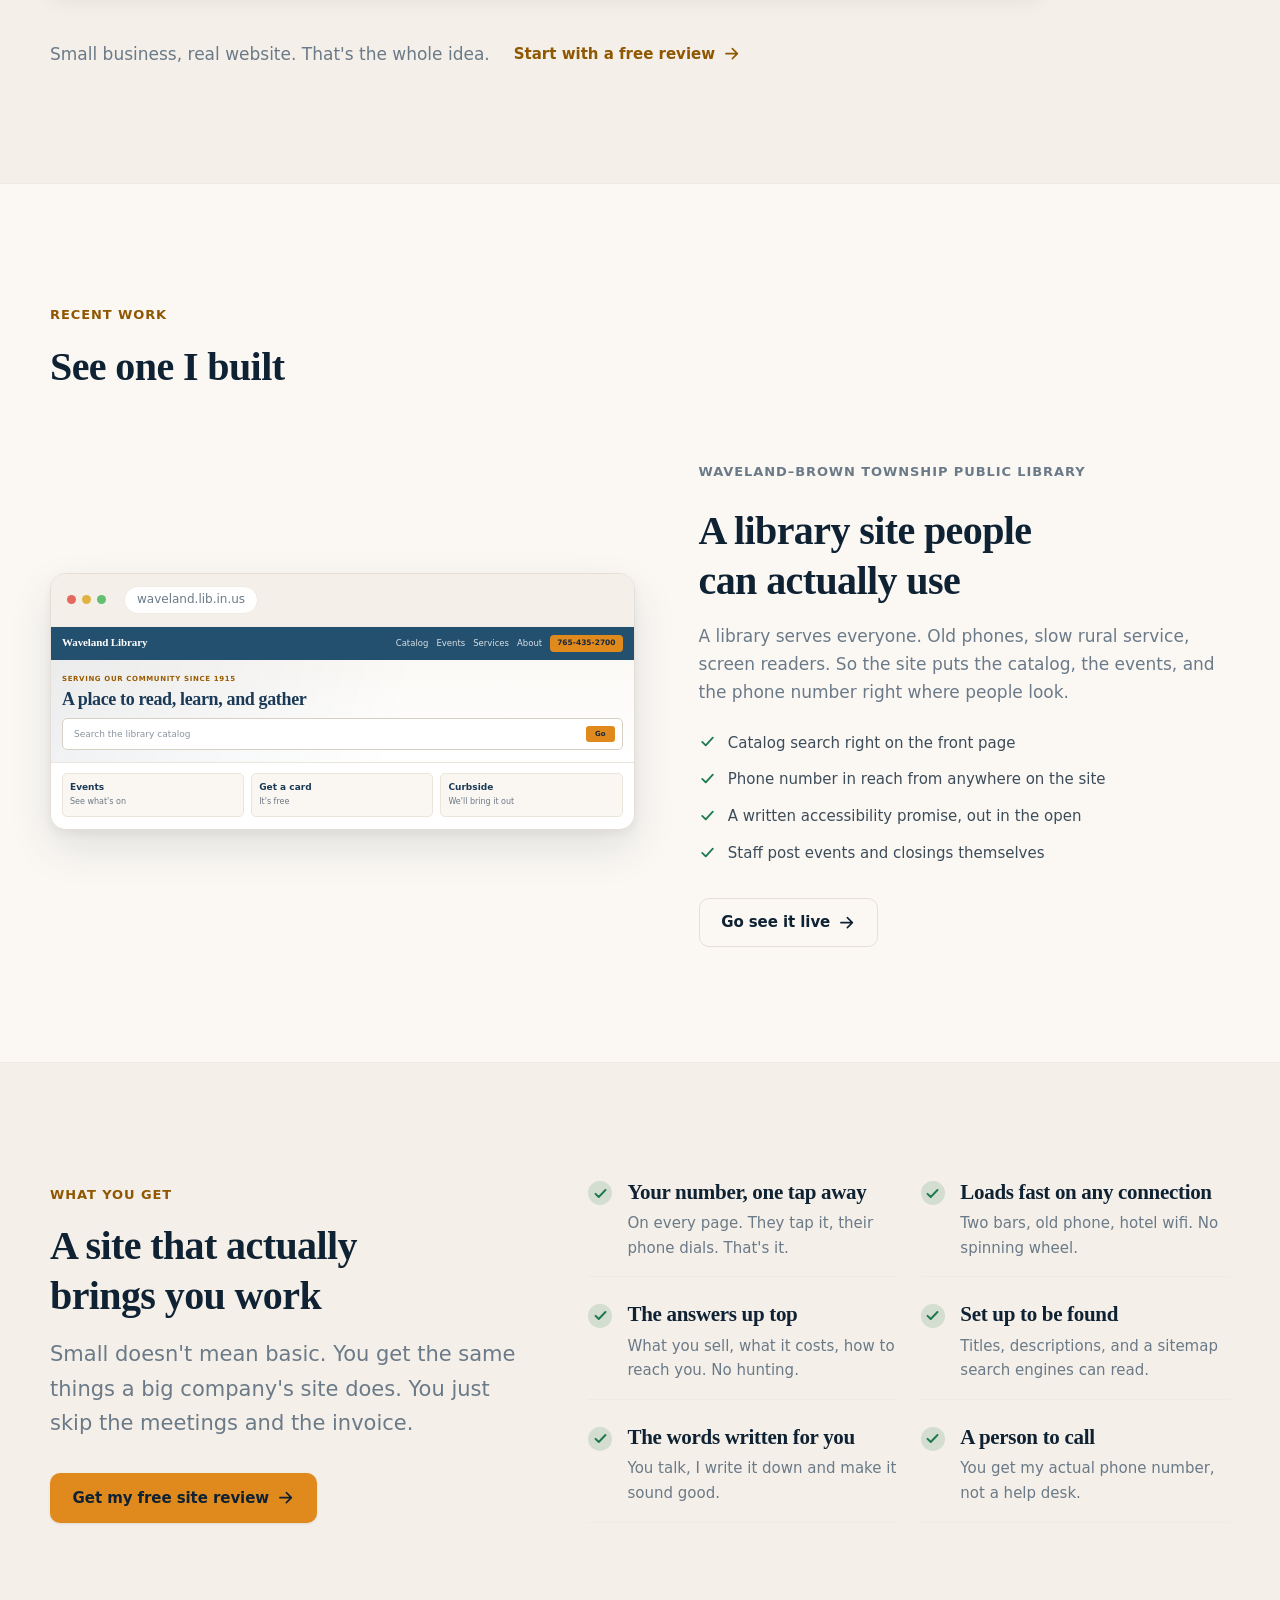
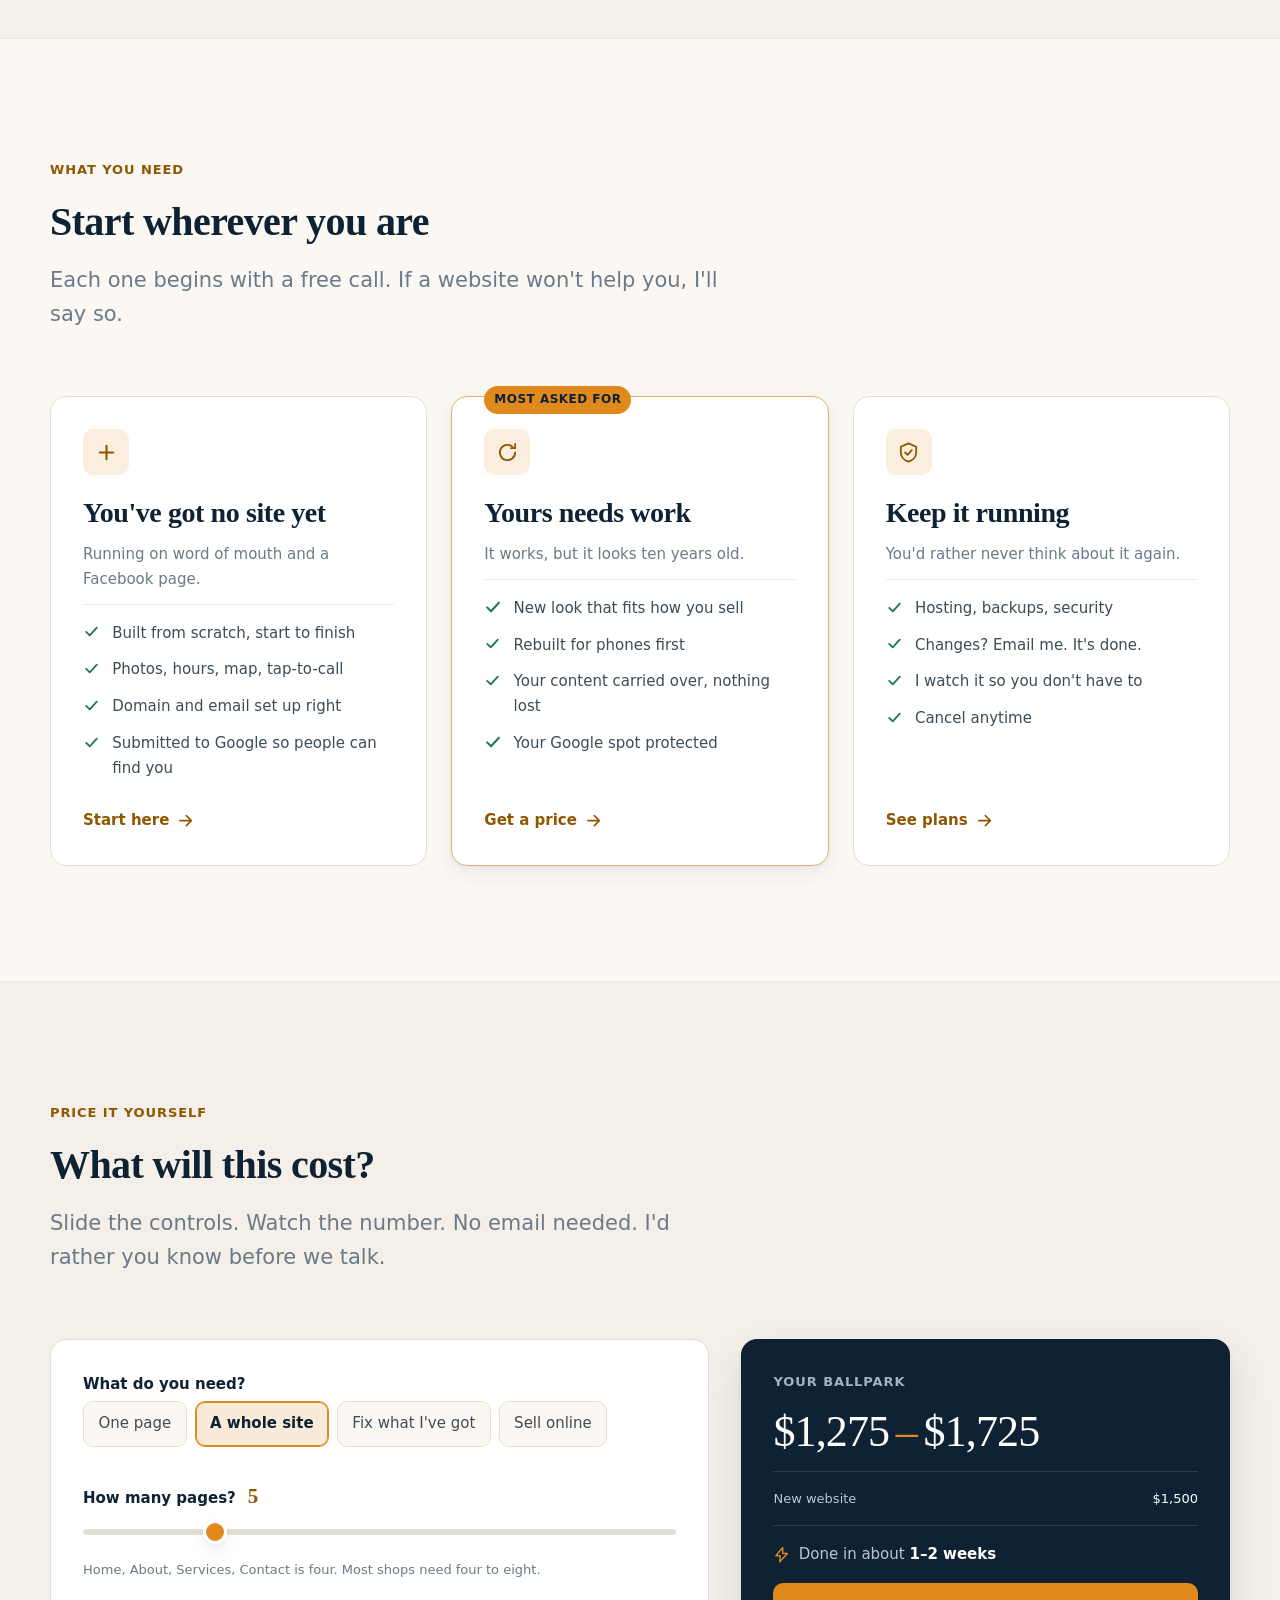
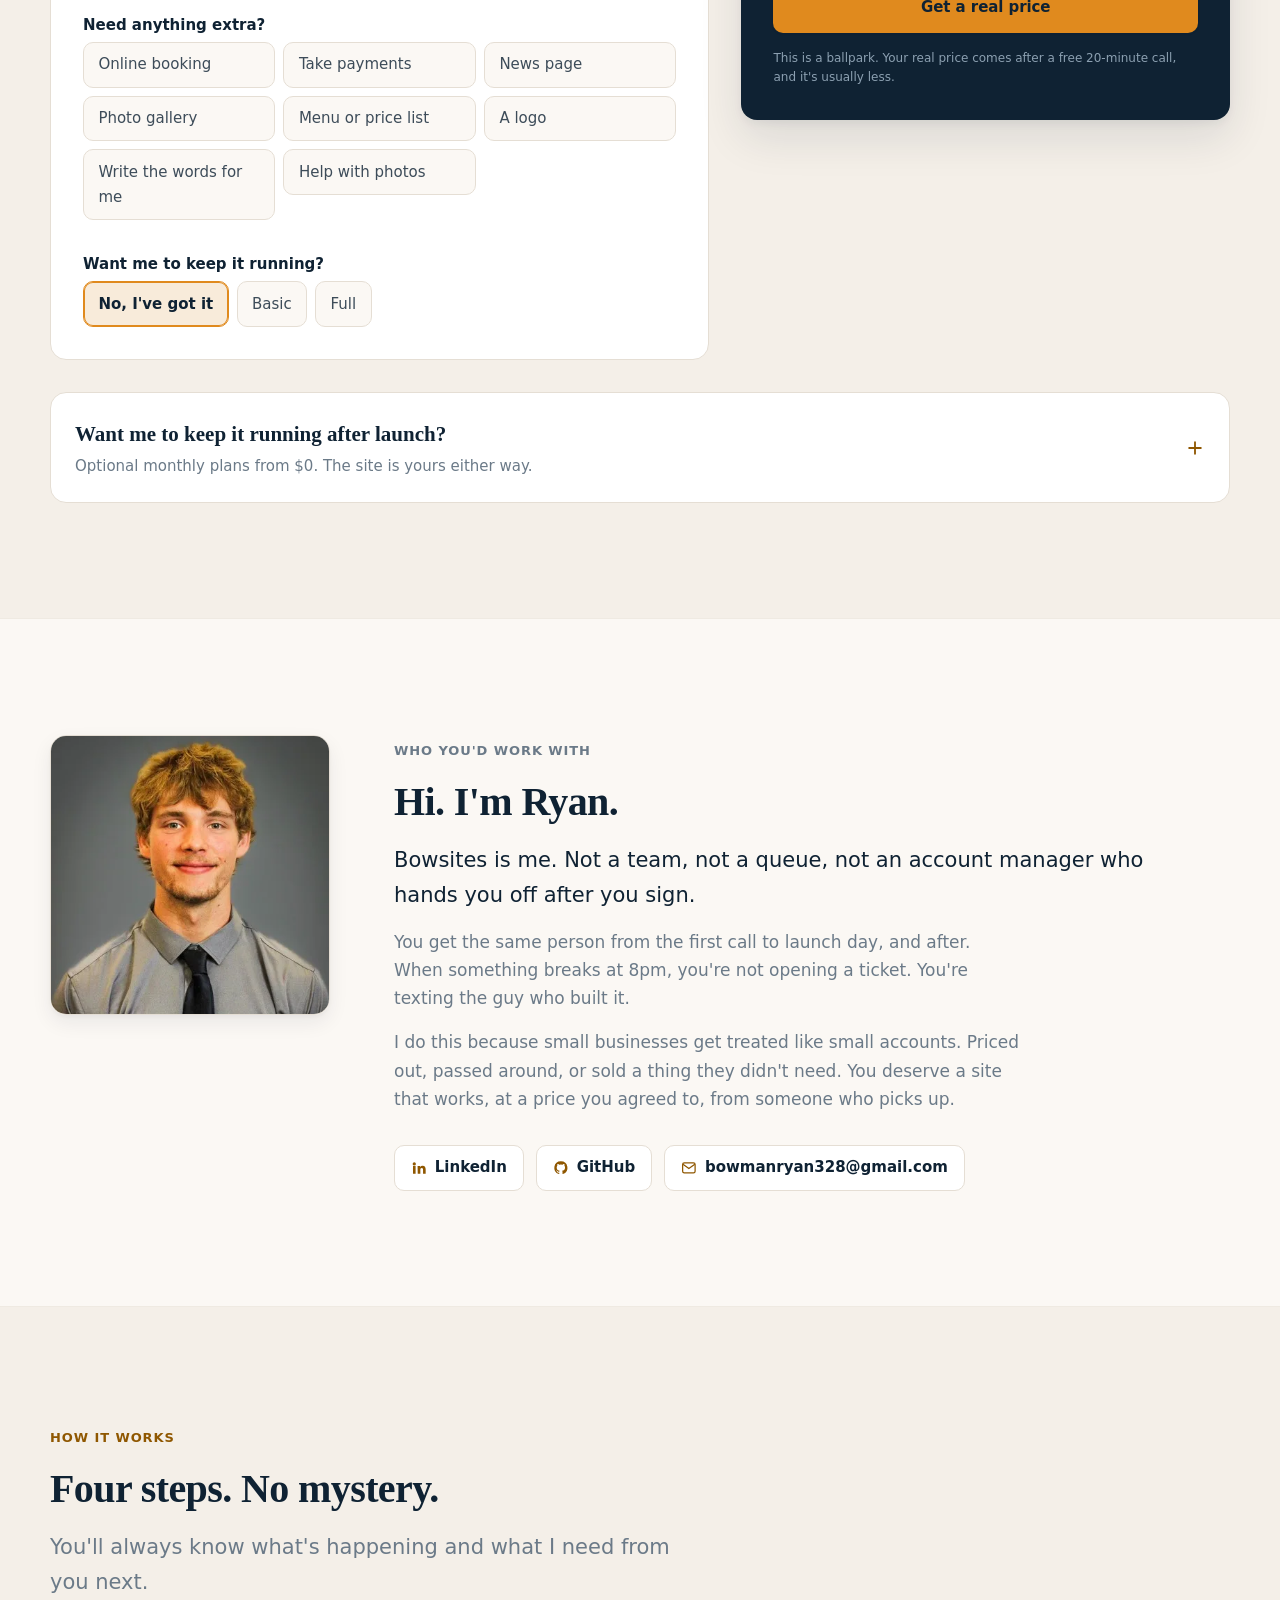
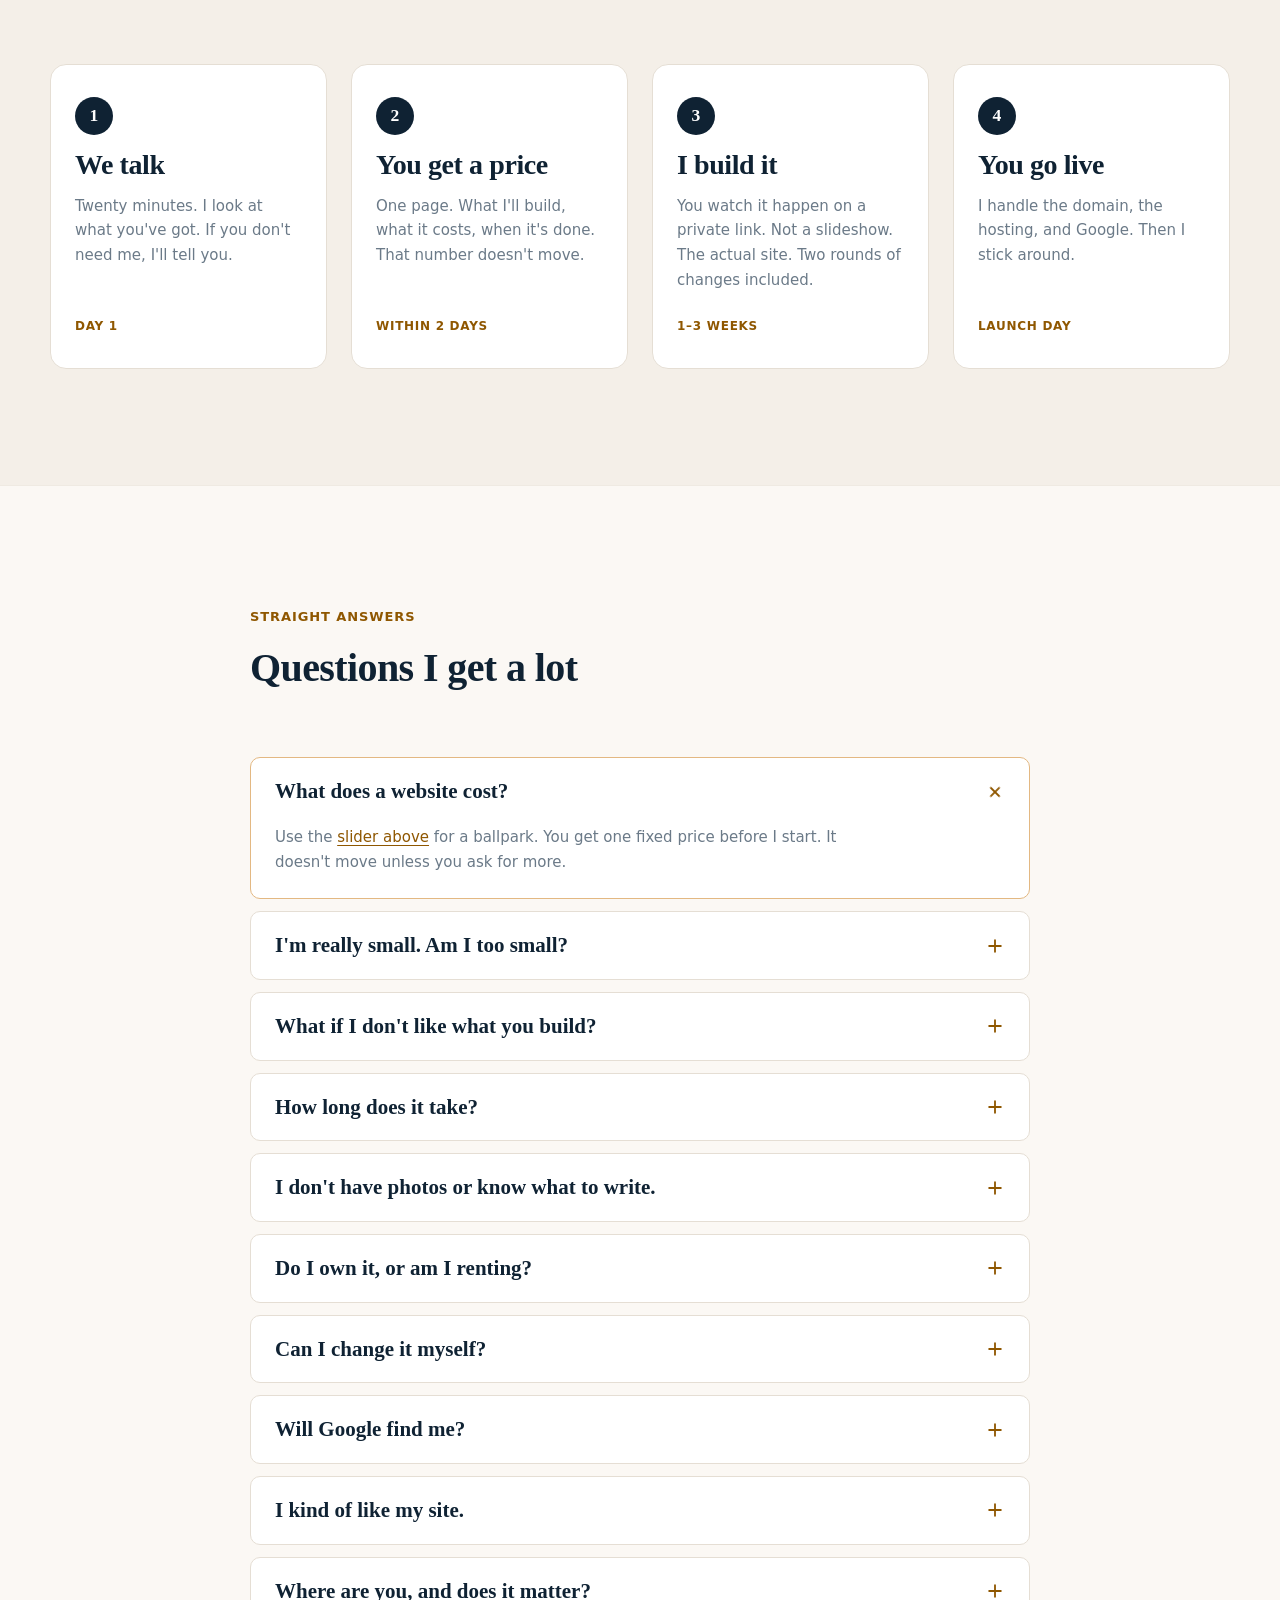
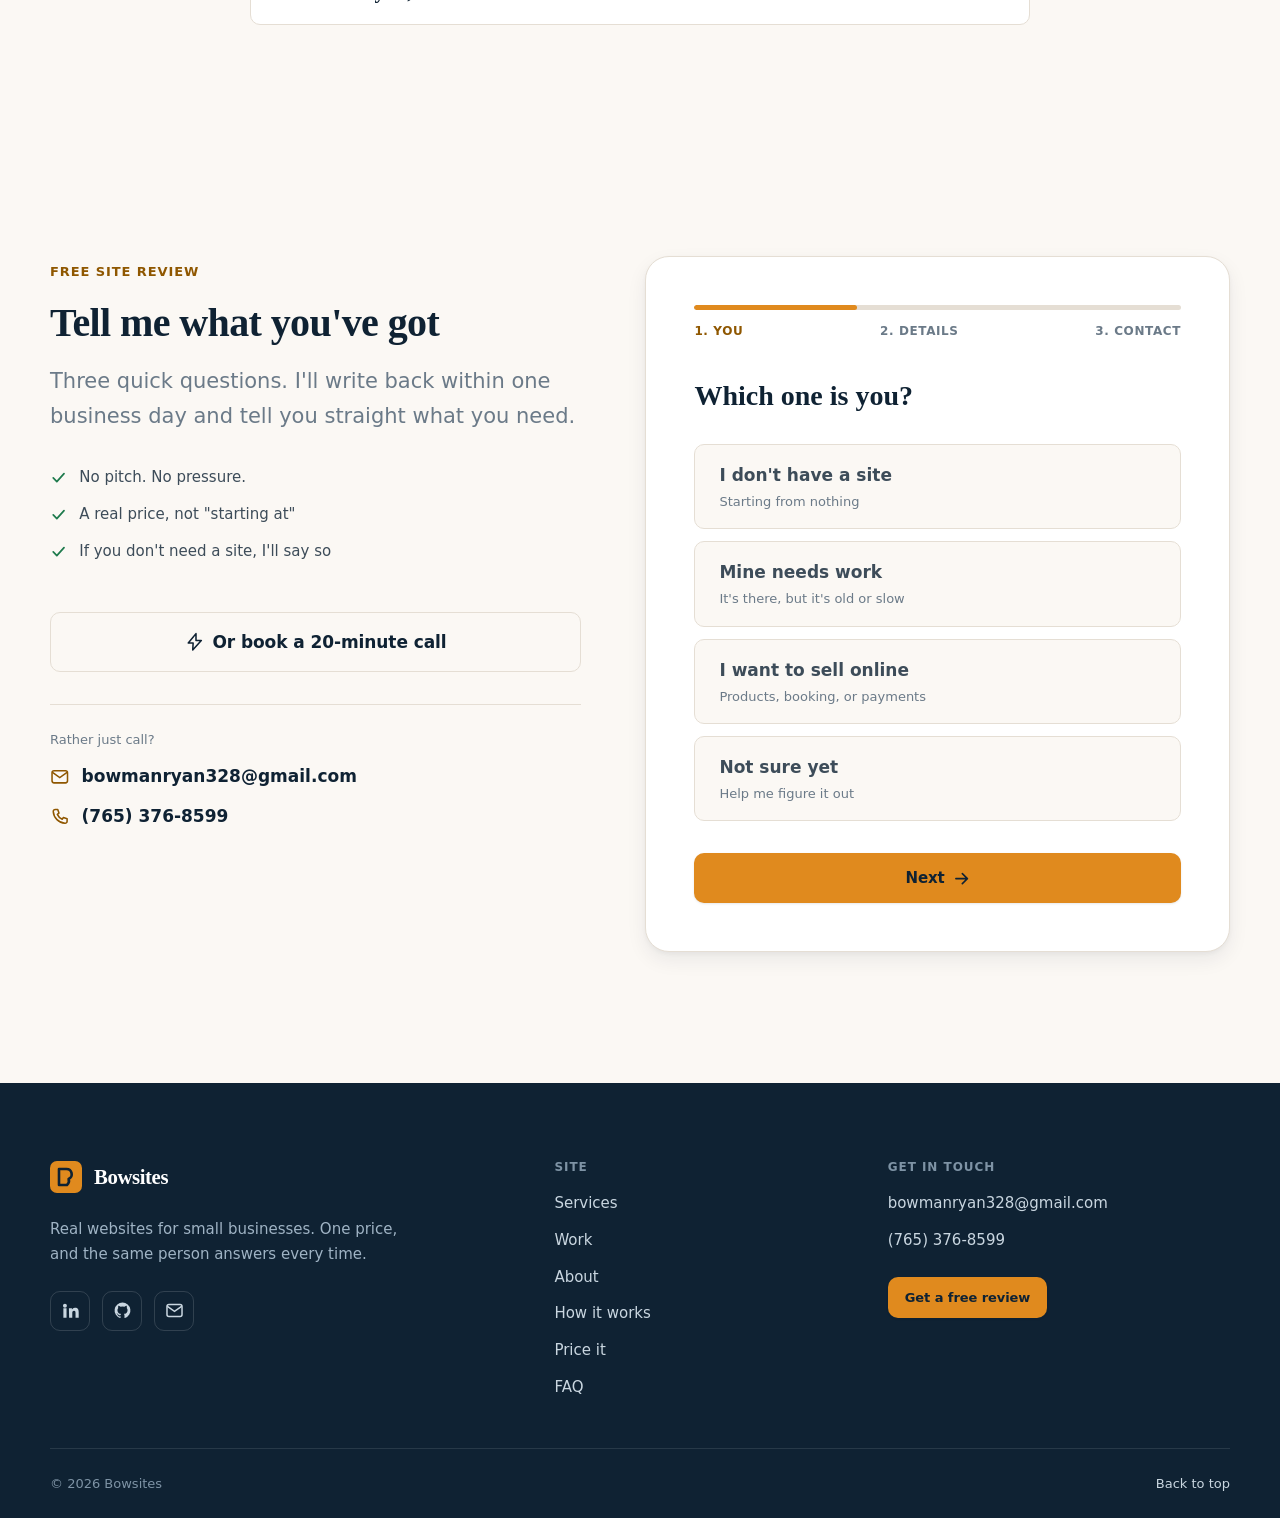
==== commit 095d82e8: "Remove the pay-only-if-you-like-it guarantee" ====
--- a/index.html
+++ b/index.html
@@ -146,8 +146,8 @@
 
       <ul class="hero-trust">
         <li><svg class="ico" aria-hidden="true"><use href="#i-check"/></svg> One price, up front</li>
-        <li><svg class="ico" aria-hidden="true"><use href="#i-check"/></svg> Don't like it? Don't pay.</li>
         <li><svg class="ico" aria-hidden="true"><use href="#i-check"/></svg> You own it all</li>
+        <li><svg class="ico" aria-hidden="true"><use href="#i-check"/></svg> One person, start to finish</li>
       </ul>
     </div>
 
@@ -542,26 +542,6 @@
       </div>
     </details>
 
-    <!-- Risk reversal, placed where price anxiety peaks. Every competitor
-         worth benchmarking has one of these; it's the strongest answer an
-         unknown can give to "what if he's no good?" -->
-    <aside class="guarantee">
-      <div class="guarantee-mark" aria-hidden="true">
-        <svg class="ico"><use href="#i-shield"/></svg>
-      </div>
-      <div>
-        <h3>Don't like it? Don't pay.</h3>
-        <p>
-          I'll show you a real first design before you owe me anything. If it's
-          not right, tell me and we're done. No invoice, no hard feelings, and
-          you keep the free review either way.
-        </p>
-        <p class="guarantee-fine">
-          I can offer this because I'd rather lose a few hours than take money
-          from someone who isn't happy.
-        </p>
-      </div>
-    </aside>
   </div>
 </section>
 
@@ -690,7 +670,7 @@
 
       <details class="faq-item" name="faq">
         <summary><span>What if I don't like what you build?</span><svg class="ico faq-ico" aria-hidden="true"><use href="#i-plus"/></svg></summary>
-        <div class="faq-body"><p>Then you don't pay. I show you a real first design before you owe me anything. If it's not right, say so and we stop there.</p><p>Most of the time it doesn't come to that, because we talk through what you want before I start building.</p></div>
+        <div class="faq-body"><p>You see it while it's being built, not at the end. Two rounds of changes are included, so there's room to steer it.</p><p>We also talk through what you want before I start, which is where most of that gets sorted out anyway.</p></div>
       </details>
 
       <details class="faq-item" name="faq">
--- a/styles.css
+++ b/styles.css
@@ -1262,43 +1262,6 @@
 .plans-drawer .plan { background: var(--bg); }
 
 
-/* ─────────────────────────────────────────────
-   11c. GUARANTEE
-   ─────────────────────────────────────────────
-   Sits directly under the price. Uses the accent border rather than an
-   accent fill, so it reads as important without competing with the CTA. */
-.guarantee {
-  display: grid;
-  grid-template-columns: auto 1fr;
-  gap: var(--s-5);
-  align-items: start;
-  margin-top: var(--s-6);
-  padding: clamp(var(--s-5), 3vw, var(--s-6));
-  background: color-mix(in srgb, var(--ok) 7%, var(--card));
-  border: 1px solid color-mix(in srgb, var(--ok) 32%, var(--border));
-  border-radius: var(--r-lg);
-}
-@media (max-width: 560px) {
-  .guarantee { grid-template-columns: 1fr; gap: var(--s-4); }
-}
-.guarantee-mark {
-  display: grid;
-  place-items: center;
-  width: 52px; height: 52px;
-  border-radius: 50%;
-  background: color-mix(in srgb, var(--ok) 16%, transparent);
-  color: var(--ok);
-}
-.guarantee-mark .ico { width: 26px; height: 26px; }
-.guarantee h3 { font-size: var(--fs-600); margin-bottom: var(--s-3); }
-.guarantee p { font-size: var(--fs-300); color: var(--text); max-width: 62ch; }
-.guarantee-fine {
-  margin-top: var(--s-3);
-  font-size: var(--fs-200) !important;
-  color: var(--text-muted) !important;
-  font-style: italic;
-}
-
 .book-cta { width: 100%; margin-bottom: var(--s-6); }
 
 
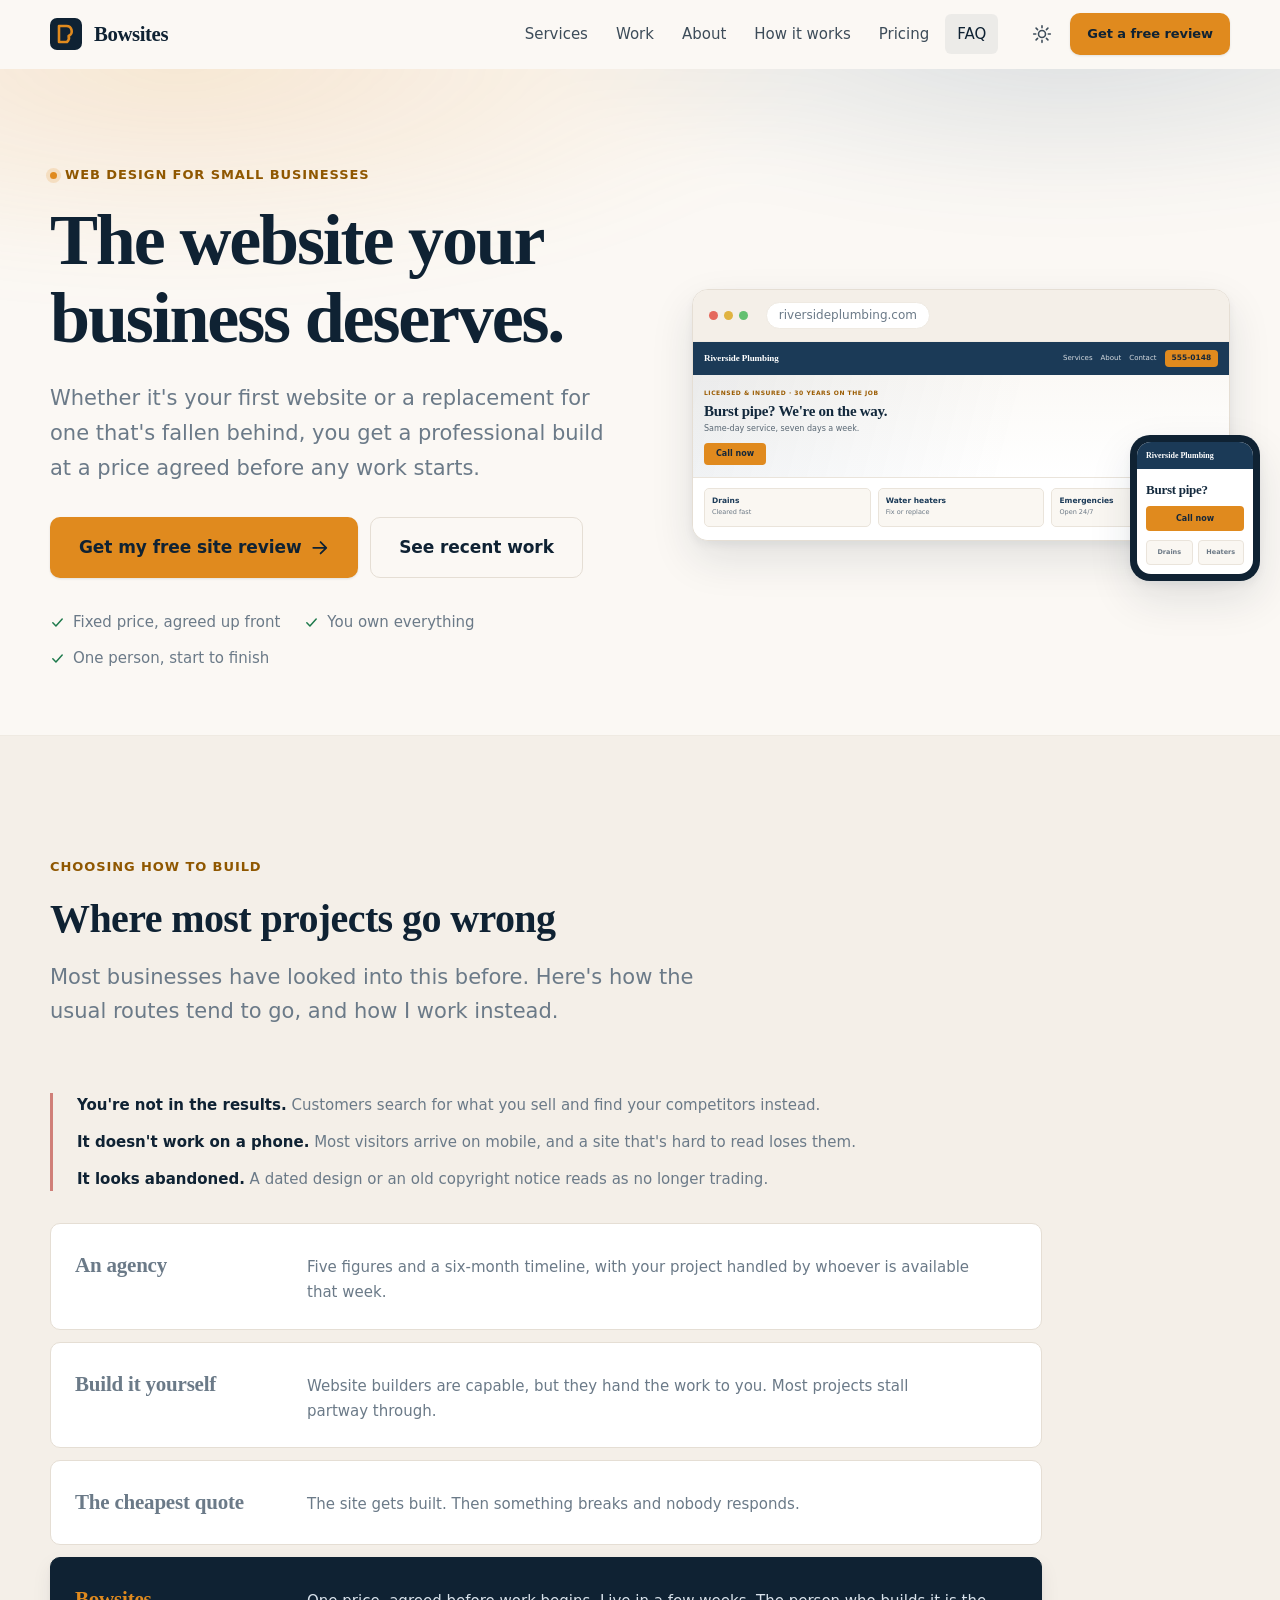
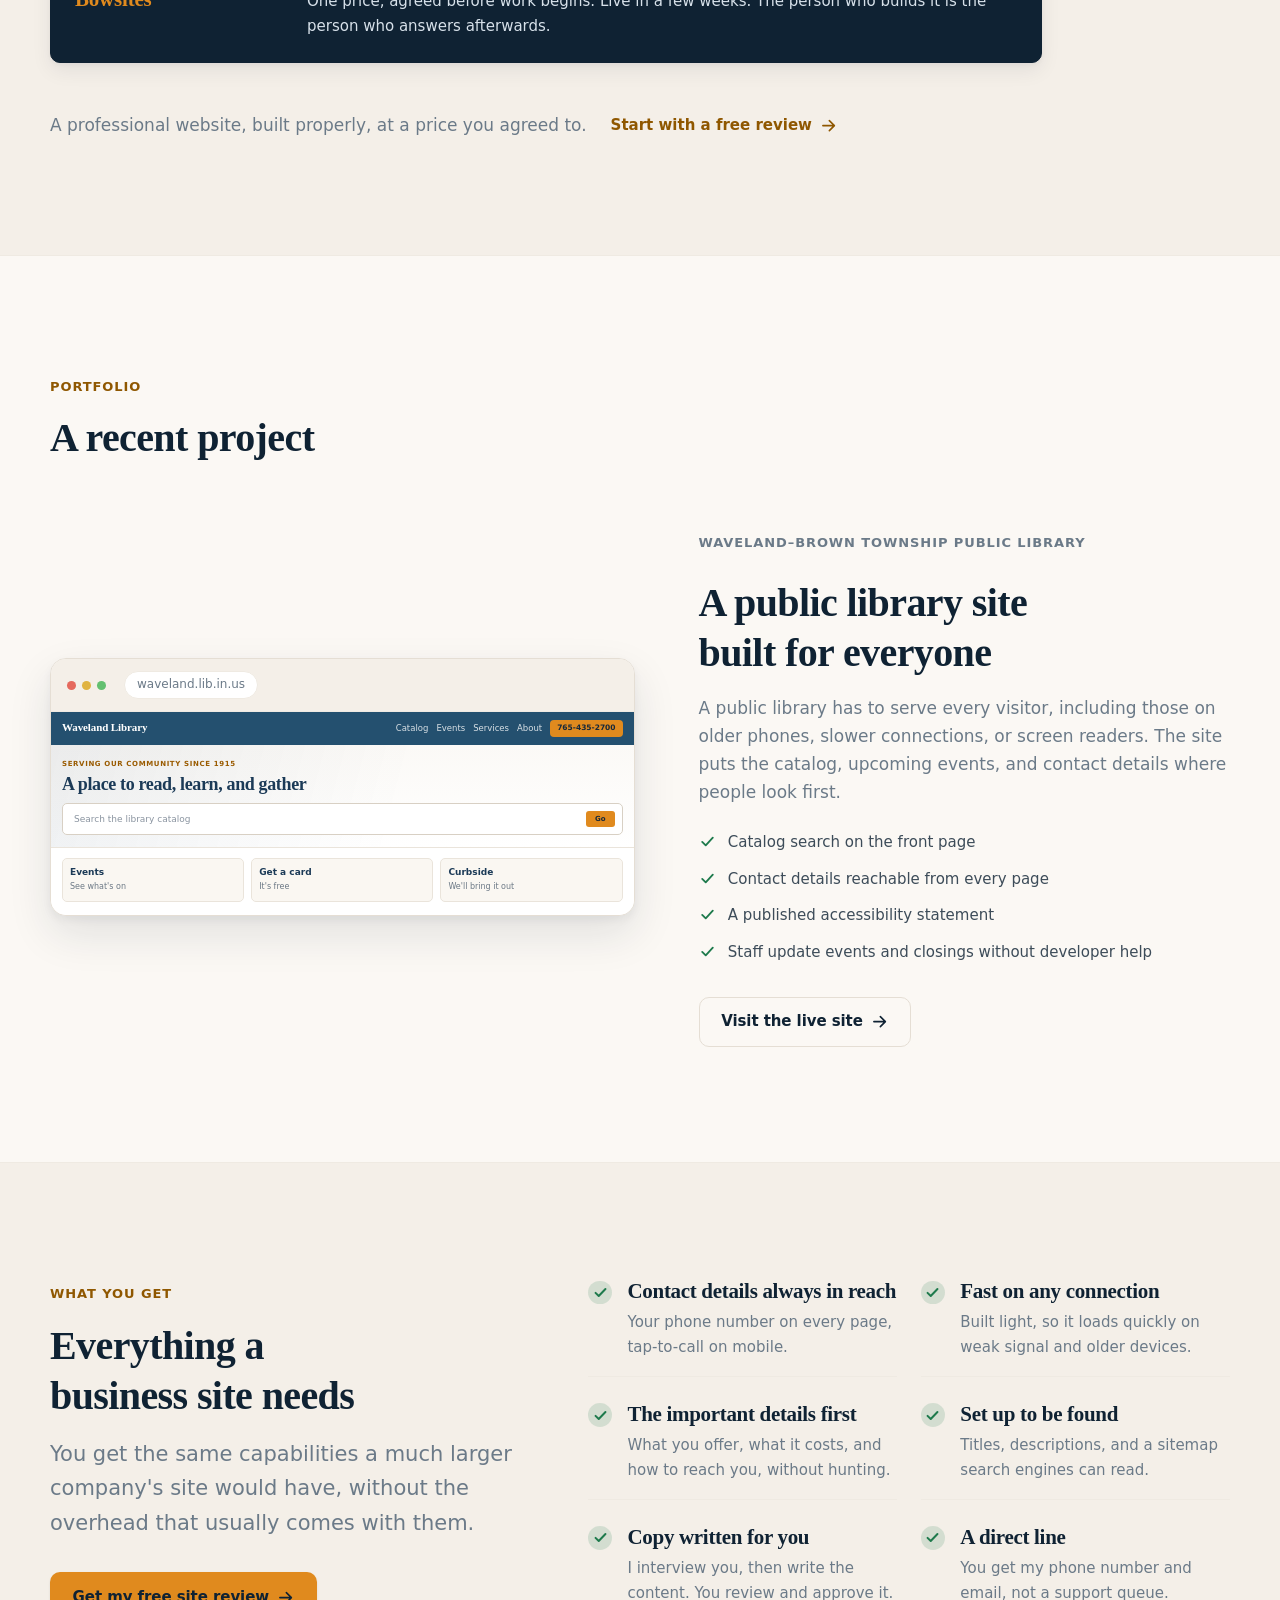
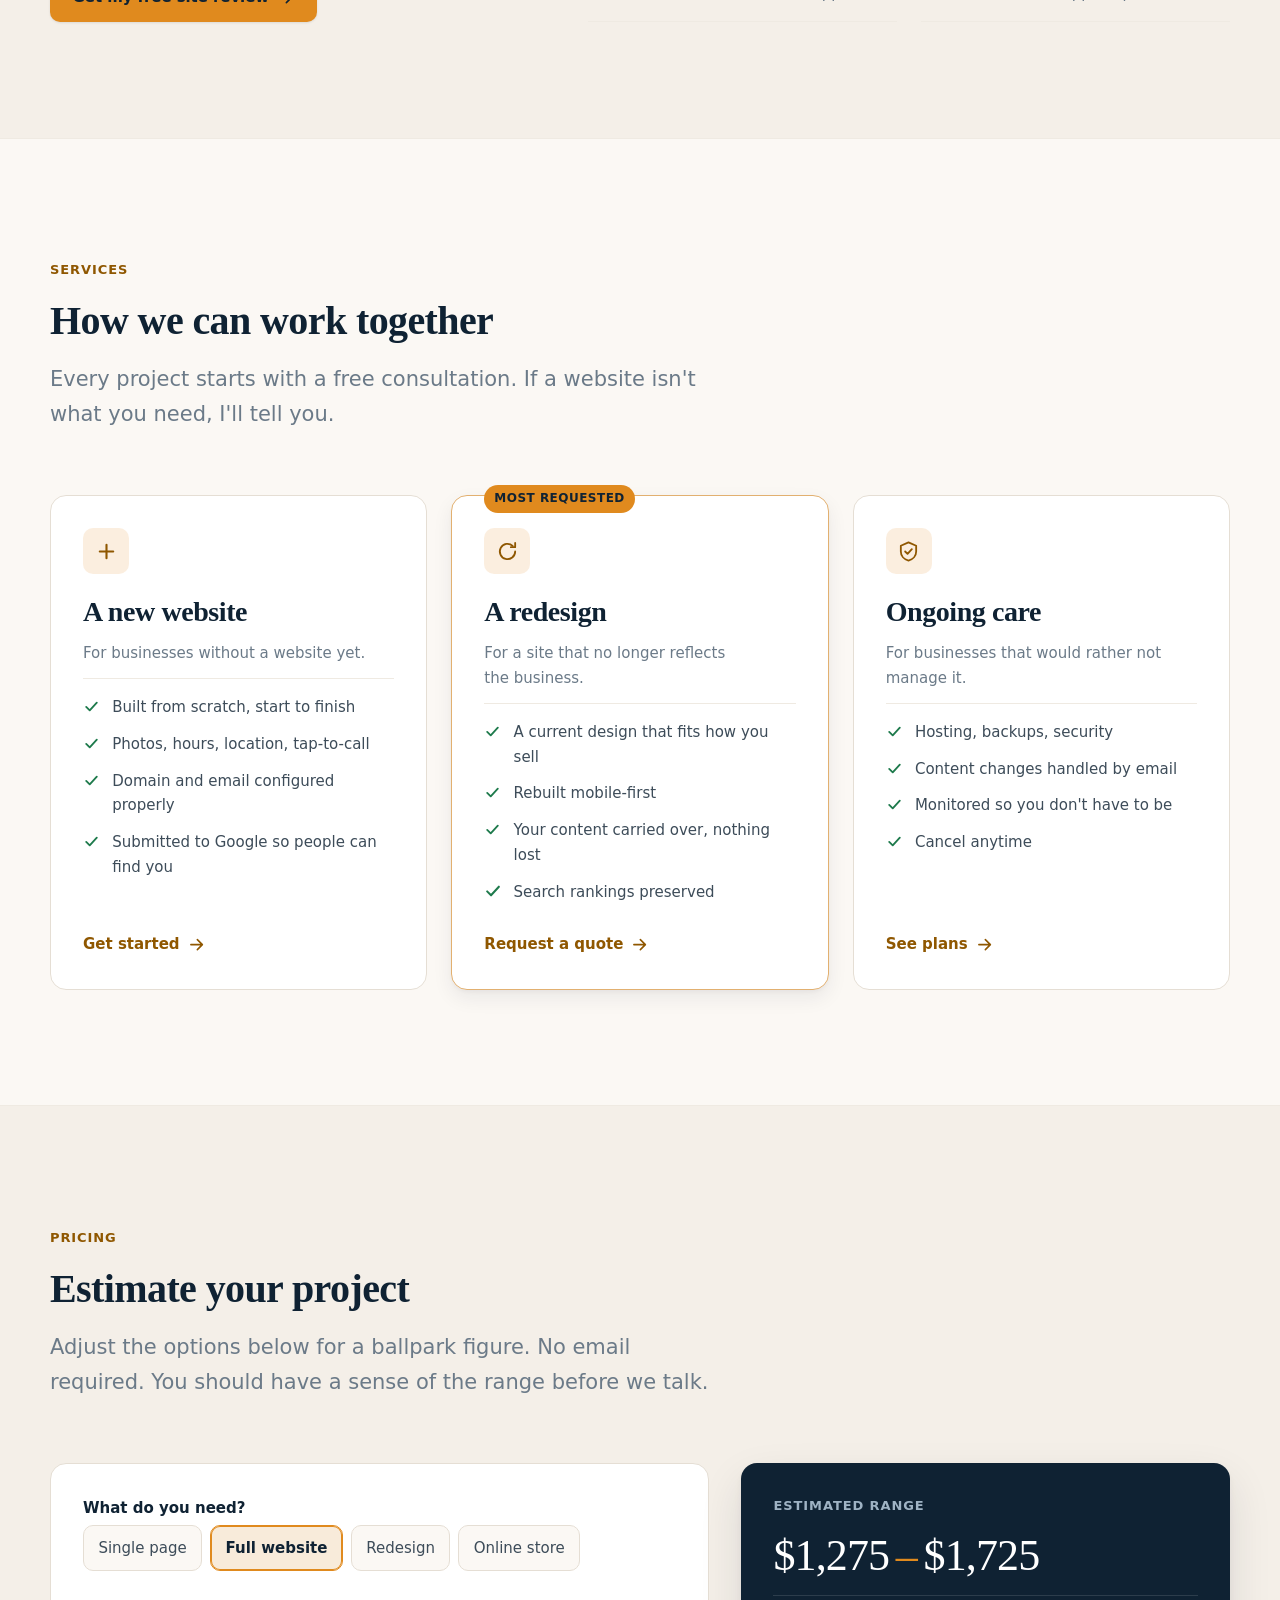
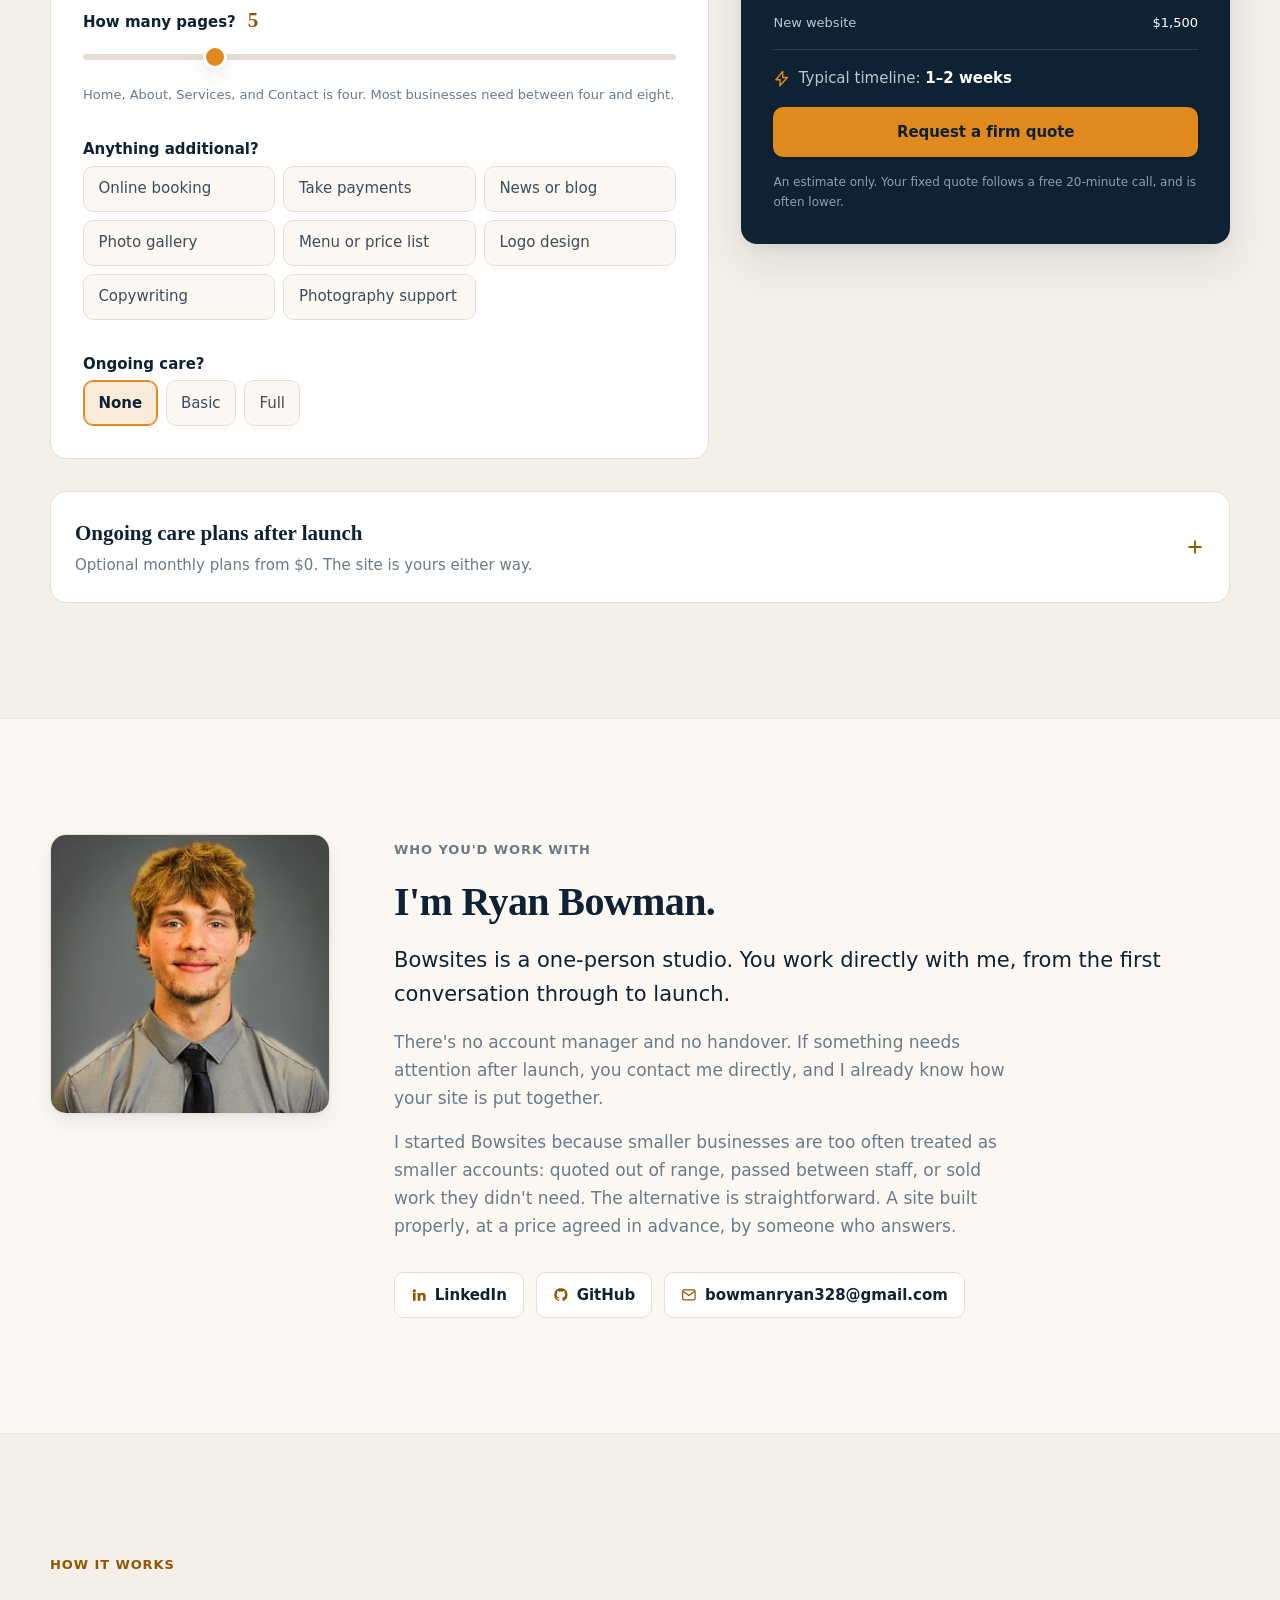
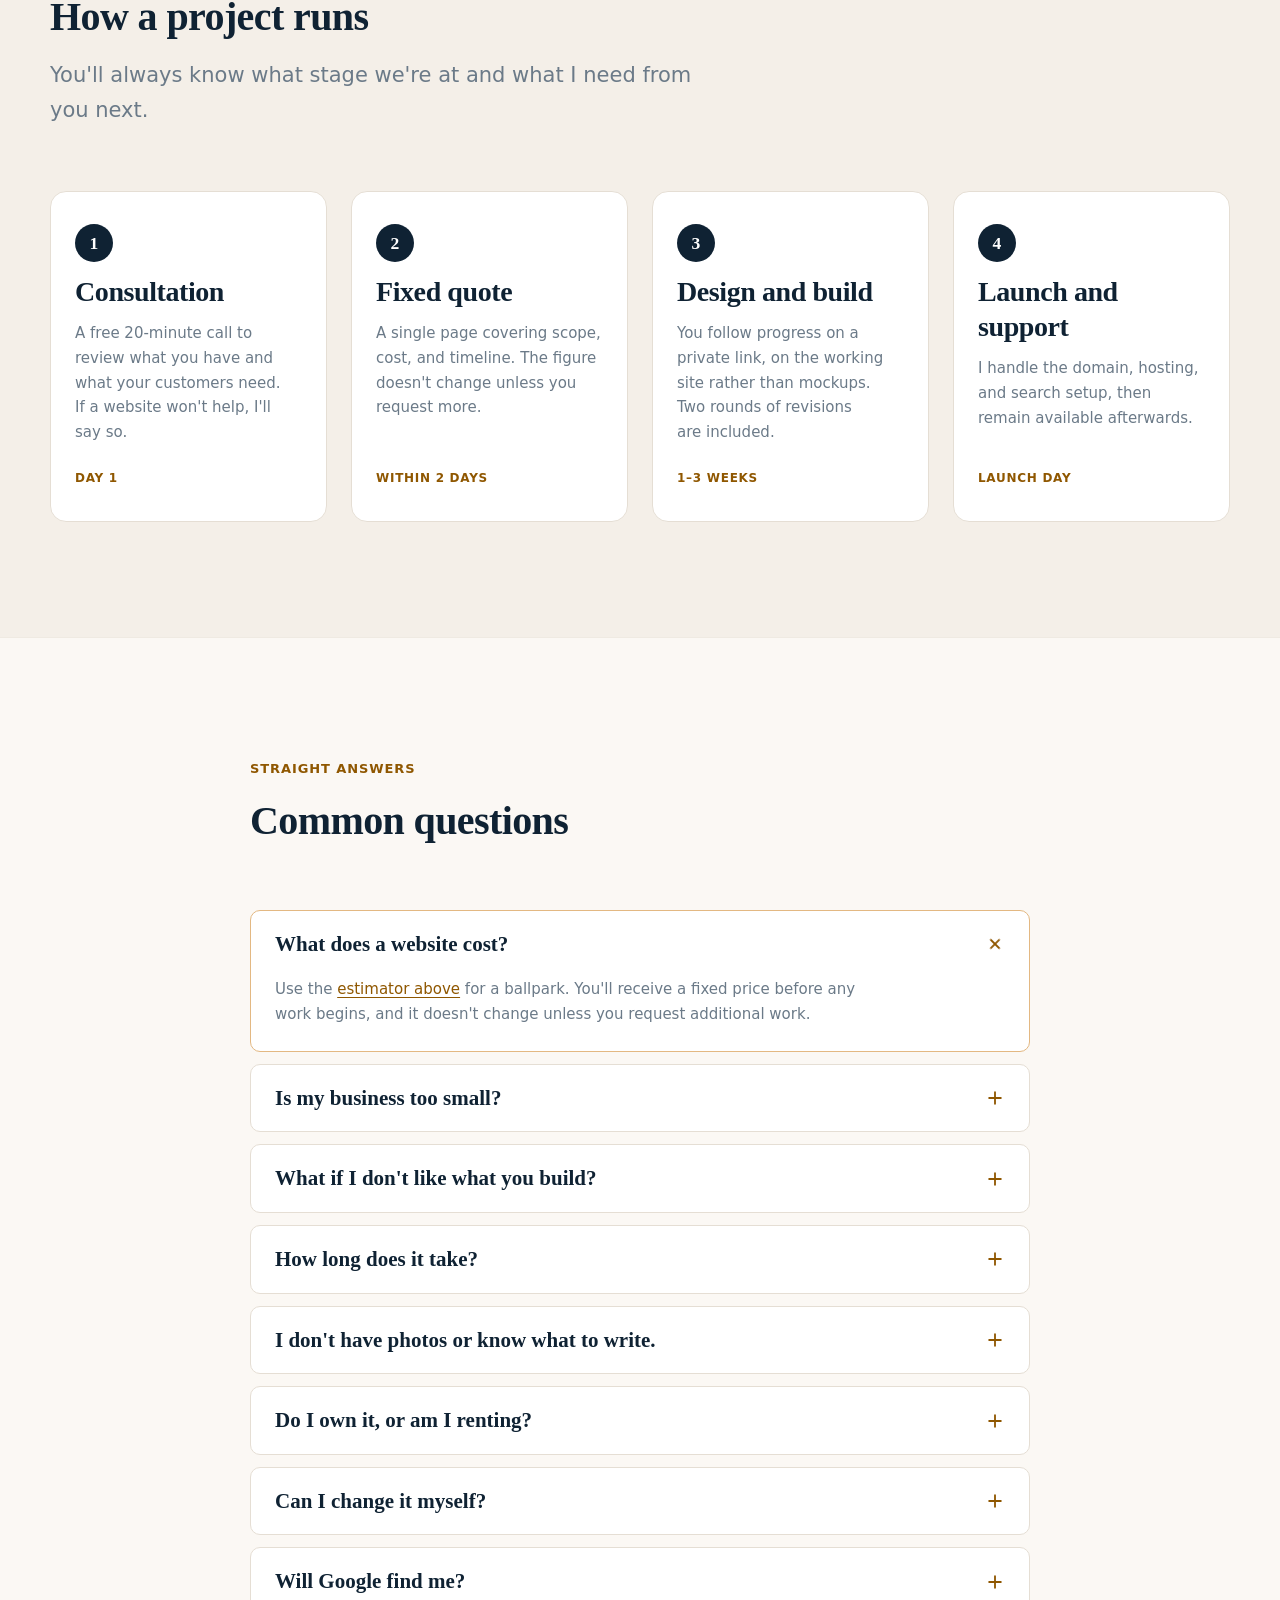
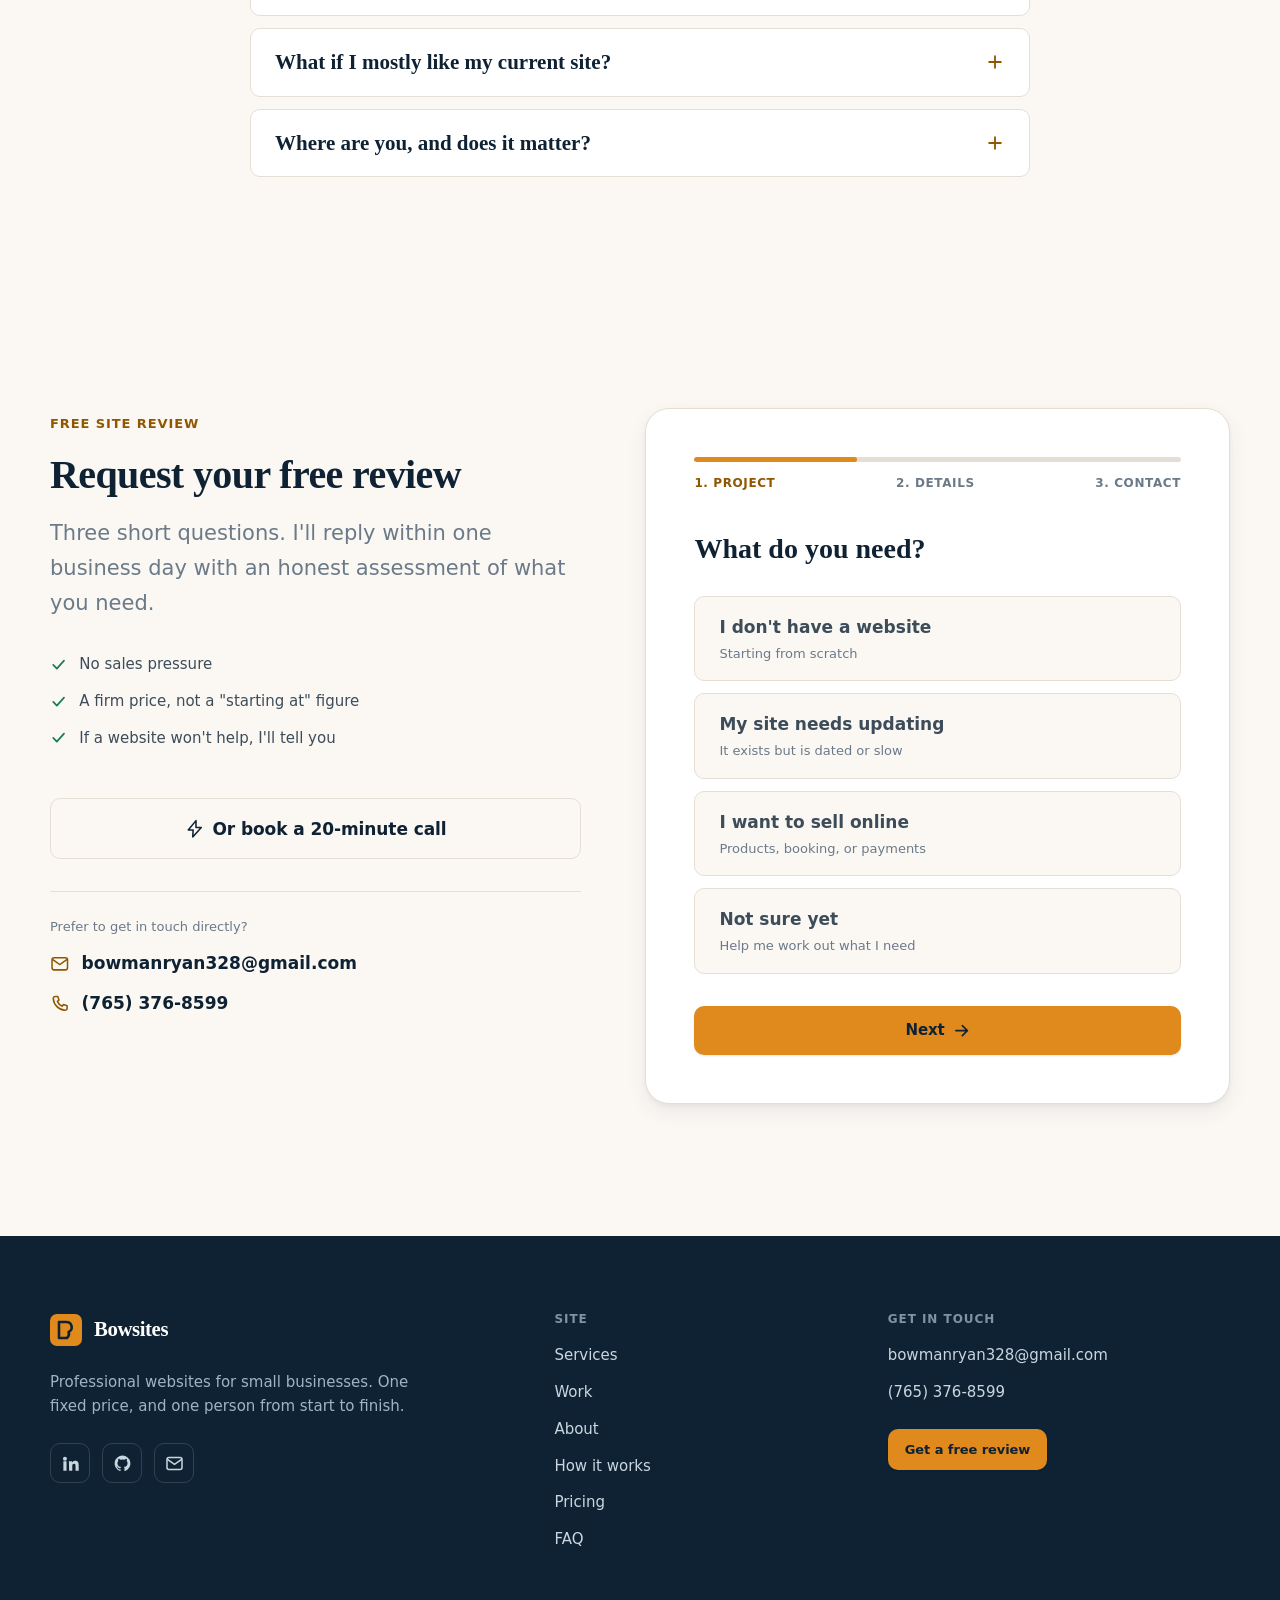
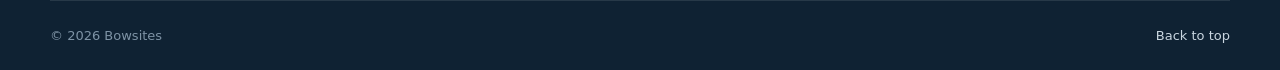
==== commit 04a375bf: "Rewrite the copy in a professional register New headline and subhead. The old subhead opened with "y" ====
--- a/index.html
+++ b/index.html
@@ -99,7 +99,7 @@
         <li><a href="#work">Work</a></li>
         <li><a href="#about">About</a></li>
         <li><a href="#process">How it works</a></li>
-        <li><a href="#estimate">Price it</a></li>
+        <li><a href="#estimate">Pricing</a></li>
         <li><a href="#faq">FAQ</a></li>
       </ul>
     </nav>
@@ -129,11 +129,12 @@
     <div class="hero-copy">
       <p class="eyebrow"><span class="dot"></span> Web design for small businesses</p>
 
-      <h1 class="hero-h1">Get found. Get called. Get&nbsp;hired.</h1>
+      <h1 class="hero-h1">The website your business&nbsp;deserves.</h1>
 
       <p class="hero-sub">
-        You're too small for an agency and too busy to build it yourself. That's
-        the gap I fill.
+        Whether it's your first website or a replacement for one that's fallen
+        behind, you get a professional build at a price agreed before any work
+        starts.
       </p>
 
       <div class="hero-cta">
@@ -141,12 +142,12 @@
           Get my free site review
           <svg class="ico" aria-hidden="true"><use href="#i-arrow"/></svg>
         </a>
-        <a class="btn btn-ghost btn-lg" href="#work">See one I built</a>
+        <a class="btn btn-ghost btn-lg" href="#work">See recent work</a>
       </div>
 
       <ul class="hero-trust">
-        <li><svg class="ico" aria-hidden="true"><use href="#i-check"/></svg> One price, up front</li>
-        <li><svg class="ico" aria-hidden="true"><use href="#i-check"/></svg> You own it all</li>
+        <li><svg class="ico" aria-hidden="true"><use href="#i-check"/></svg> Fixed price, agreed up front</li>
+        <li><svg class="ico" aria-hidden="true"><use href="#i-check"/></svg> You own everything</li>
         <li><svg class="ico" aria-hidden="true"><use href="#i-check"/></svg> One person, start to finish</li>
       </ul>
     </div>
@@ -202,42 +203,43 @@
 <section class="section section-alt options" id="options">
   <div class="wrap">
     <header class="section-head">
-      <p class="eyebrow">Why it's still not done</p>
-      <h2>You've got three bad options</h2>
+      <p class="eyebrow">Choosing how to build</p>
+      <h2>Where most projects go wrong</h2>
       <p class="lead">
-        You already know you need a site. Here's why it keeps not happening, and what I do instead.
+        Most businesses have looked into this before. Here's how the usual routes
+        tend to go, and how I work instead.
       </p>
     </header>
 
     <!-- The old three-card "problem" section, compressed to one line each.
          It was making the same argument as this section, one screen earlier. -->
     <ul class="cost-strip">
-      <li><strong>They can't find you.</strong> Someone searches for what you sell. Three competitors come up. You don't.</li>
-      <li><strong>Your site fights their phone.</strong> Pinch, zoom, give up, call the next guy.</li>
-      <li><strong>An old site looks closed.</strong> Dead number, 2016 copyright, and people move on.</li>
+      <li><strong>You're not in the results.</strong> Customers search for what you sell and find your competitors instead.</li>
+      <li><strong>It doesn't work on a phone.</strong> Most visitors arrive on mobile, and a site that's hard to read loses them.</li>
+      <li><strong>It looks abandoned.</strong> A dated design or an old copyright notice reads as no longer trading.</li>
     </ul>
 
     <ol class="option-list">
       <li class="option">
         <span class="option-tag">An agency</span>
-        <p>Five figures and a six-month timeline. You'd be their smallest client, handled by whoever's free.</p>
+        <p>Five figures and a six-month timeline, with your project handled by whoever is available that week.</p>
       </li>
       <li class="option">
         <span class="option-tag">Build it yourself</span>
-        <p>A second job you don't have time for. Three weekends in, it's half done and you've stopped opening the tab.</p>
+        <p>Website builders are capable, but they hand the work to you. Most projects stall partway through.</p>
       </li>
       <li class="option">
         <span class="option-tag">The cheapest quote</span>
-        <p>It gets built. Then something breaks, and nobody answers the phone.</p>
+        <p>The site gets built. Then something breaks and nobody responds.</p>
       </li>
       <li class="option option-mine">
         <span class="option-tag">Bowsites</span>
-        <p>One price, agreed before I start. Live in a few weeks. The person who built it is the person who picks up.</p>
+        <p>One price, agreed before work begins. Live in a few weeks. The person who builds it is the person who answers afterwards.</p>
       </li>
     </ol>
 
     <p class="section-foot">
-      Small business, real website. That's the whole idea.
+      A professional website, built properly, at a price you agreed to.
       <a class="link-arrow" href="#contact">Start with a free review <svg class="ico" aria-hidden="true"><use href="#i-arrow"/></svg></a>
     </p>
   </div>
@@ -247,8 +249,8 @@
 <section class="section" id="work">
   <div class="wrap">
     <header class="section-head">
-      <p class="eyebrow">Recent work</p>
-      <h2>See one I built</h2>
+      <p class="eyebrow">Portfolio</p>
+      <h2>A recent project</h2>
     </header>
 
     <article class="case">
@@ -284,17 +286,17 @@
 
       <div class="case-copy">
         <p class="eyebrow">Waveland–Brown Township Public Library</p>
-        <h3>A library site people can actually use</h3>
+        <h3>A public library site built for everyone</h3>
         <p>
-          A library serves everyone. Old phones, slow rural service, screen readers.
-          So the site puts the catalog, the events, and the phone number right where
-          people look.
+          A public library has to serve every visitor, including those on older
+          phones, slower connections, or screen readers. The site puts the catalog,
+          upcoming events, and contact details where people look first.
         </p>
         <ul class="ticks">
-          <li>Catalog search right on the front page</li>
-          <li>Phone number in reach from anywhere on the site</li>
-          <li>A written accessibility promise, out in the open</li>
-          <li>Staff post events and closings themselves</li>
+          <li>Catalog search on the front page</li>
+          <li>Contact details reachable from every page</li>
+          <li>A published accessibility statement</li>
+          <li>Staff update events and closings without developer help</li>
         </ul>
 
         <!-- Metrics row hidden until measured. Run pagespeed.web.dev against
@@ -306,7 +308,7 @@
         </div> -->
 
         <a class="btn btn-ghost" href="https://waveland.lib.in.us" target="_blank" rel="noopener">
-          Go see it live
+          Visit the live site
           <svg class="ico" aria-hidden="true"><use href="#i-arrow"/></svg>
         </a>
       </div>
@@ -319,10 +321,10 @@
   <div class="wrap benefits-grid">
     <div class="benefits-copy">
       <p class="eyebrow">What you get</p>
-      <h2>A site that actually brings you work</h2>
+      <h2>Everything a business site needs</h2>
       <p class="lead">
-        Small doesn't mean basic. You get the same things a big company's site
-        does. You just skip the meetings and the invoice.
+        You get the same capabilities a much larger company's site would have,
+        without the overhead that usually comes with them.
       </p>
       <a class="btn btn-primary" href="#contact">
         Get my free site review
@@ -332,28 +334,28 @@
 
     <ul class="benefits-list">
       <li>
-        <h3>Your number, one tap away</h3>
-        <p>On every page. They tap it, their phone dials. That's it.</p>
+        <h3>Contact details always in reach</h3>
+        <p>Your phone number on every page, tap-to-call on mobile.</p>
       </li>
       <li>
-        <h3>Loads fast on any connection</h3>
-        <p>Two bars, old phone, hotel wifi. No spinning wheel.</p>
+        <h3>Fast on any connection</h3>
+        <p>Built light, so it loads quickly on weak signal and older devices.</p>
       </li>
       <li>
-        <h3>The answers up top</h3>
-        <p>What you sell, what it costs, how to reach you. No hunting.</p>
+        <h3>The important details first</h3>
+        <p>What you offer, what it costs, and how to reach you, without hunting.</p>
       </li>
       <li>
         <h3>Set up to be found</h3>
         <p>Titles, descriptions, and a sitemap search engines can read.</p>
       </li>
       <li>
-        <h3>The words written for you</h3>
-        <p>You talk, I write it down and make it sound good.</p>
+        <h3>Copy written for you</h3>
+        <p>I interview you, then write the content. You review and approve it.</p>
       </li>
       <li>
-        <h3>A person to call</h3>
-        <p>You get my actual phone number, not a help desk.</p>
+        <h3>A direct line</h3>
+        <p>You get my phone number and email, not a support queue.</p>
       </li>
     </ul>
   </div>
@@ -363,47 +365,47 @@
 <section class="section" id="services">
   <div class="wrap">
     <header class="section-head">
-      <p class="eyebrow">What you need</p>
-      <h2>Start wherever you are</h2>
-      <p class="lead">Each one begins with a free call. If a website won't help you, I'll say so.</p>
+      <p class="eyebrow">Services</p>
+      <h2>How we can work together</h2>
+      <p class="lead">Every project starts with a free consultation. If a website isn't what you need, I'll tell you.</p>
     </header>
 
     <div class="grid-3 services">
       <article class="card card-service">
         <div class="card-ico"><svg class="ico" aria-hidden="true"><use href="#i-plus"/></svg></div>
-        <h3>You've got no site yet</h3>
-        <p class="card-for">Running on word of mouth and a Facebook page.</p>
+        <h3>A new website</h3>
+        <p class="card-for">For businesses without a website yet.</p>
         <ul class="ticks">
           <li>Built from scratch, start to finish</li>
-          <li>Photos, hours, map, tap-to-call</li>
-          <li>Domain and email set up right</li>
+          <li>Photos, hours, location, tap-to-call</li>
+          <li>Domain and email configured properly</li>
           <li>Submitted to Google so people can find you</li>
         </ul>
-        <a class="link-arrow" href="#contact">Start here <svg class="ico" aria-hidden="true"><use href="#i-arrow"/></svg></a>
+        <a class="link-arrow" href="#contact">Get started <svg class="ico" aria-hidden="true"><use href="#i-arrow"/></svg></a>
       </article>
 
       <article class="card card-service featured">
-        <span class="badge">Most asked for</span>
+        <span class="badge">Most requested</span>
         <div class="card-ico"><svg class="ico" aria-hidden="true"><use href="#i-refresh"/></svg></div>
-        <h3>Yours needs work</h3>
-        <p class="card-for">It works, but it looks ten years old.</p>
+        <h3>A redesign</h3>
+        <p class="card-for">For a site that no longer reflects the business.</p>
         <ul class="ticks">
-          <li>New look that fits how you sell</li>
-          <li>Rebuilt for phones first</li>
+          <li>A current design that fits how you sell</li>
+          <li>Rebuilt mobile-first</li>
           <li>Your content carried over, nothing lost</li>
-          <li>Your Google spot protected</li>
+          <li>Search rankings preserved</li>
         </ul>
-        <a class="link-arrow" href="#contact">Get a price <svg class="ico" aria-hidden="true"><use href="#i-arrow"/></svg></a>
+        <a class="link-arrow" href="#contact">Request a quote <svg class="ico" aria-hidden="true"><use href="#i-arrow"/></svg></a>
       </article>
 
       <article class="card card-service">
         <div class="card-ico"><svg class="ico" aria-hidden="true"><use href="#i-shield"/></svg></div>
-        <h3>Keep it running</h3>
-        <p class="card-for">You'd rather never think about it again.</p>
+        <h3>Ongoing care</h3>
+        <p class="card-for">For businesses that would rather not manage it.</p>
         <ul class="ticks">
           <li>Hosting, backups, security</li>
-          <li>Changes? Email me. It's done.</li>
-          <li>I watch it so you don't have to</li>
+          <li>Content changes handled by email</li>
+          <li>Monitored so you don't have to be</li>
           <li>Cancel anytime</li>
         </ul>
         <a class="link-arrow" href="#estimate">See plans <svg class="ico" aria-hidden="true"><use href="#i-arrow"/></svg></a>
@@ -425,9 +427,9 @@
 <section class="section section-alt" id="estimate">
   <div class="wrap">
     <header class="section-head">
-      <p class="eyebrow">Price it yourself</p>
-      <h2>What will this cost?</h2>
-      <p class="lead">Slide the controls. Watch the number. No email needed. I'd rather you know before we talk.</p>
+      <p class="eyebrow">Pricing</p>
+      <h2>Estimate your project</h2>
+      <p class="lead">Adjust the options below for a ballpark figure. No email required. You should have a sense of the range before we talk.</p>
     </header>
 
     <div class="calc">
@@ -436,37 +438,37 @@
         <fieldset class="calc-group">
           <legend>What do you need?</legend>
           <div class="choice-row" role="radiogroup" aria-label="Project type">
-            <label class="choice"><input type="radio" name="ptype" value="landing"><span>One page</span></label>
-            <label class="choice"><input type="radio" name="ptype" value="new" checked><span>A whole site</span></label>
-            <label class="choice"><input type="radio" name="ptype" value="redesign"><span>Fix what I've got</span></label>
-            <label class="choice"><input type="radio" name="ptype" value="store"><span>Sell online</span></label>
+            <label class="choice"><input type="radio" name="ptype" value="landing"><span>Single page</span></label>
+            <label class="choice"><input type="radio" name="ptype" value="new" checked><span>Full website</span></label>
+            <label class="choice"><input type="radio" name="ptype" value="redesign"><span>Redesign</span></label>
+            <label class="choice"><input type="radio" name="ptype" value="store"><span>Online store</span></label>
           </div>
         </fieldset>
 
         <fieldset class="calc-group">
           <legend>How many pages? <output class="out" id="pages-out">5</output></legend>
           <input type="range" id="pages" name="pages" min="1" max="20" value="5" step="1" aria-describedby="pages-hint">
-          <p class="hint" id="pages-hint">Home, About, Services, Contact is four. Most shops need four to eight.</p>
+          <p class="hint" id="pages-hint">Home, About, Services, and Contact is four. Most businesses need between four and eight.</p>
         </fieldset>
 
         <fieldset class="calc-group">
-          <legend>Need anything extra?</legend>
+          <legend>Anything additional?</legend>
           <div class="choice-grid">
             <label class="choice"><input type="checkbox" name="addon" value="booking"><span>Online booking</span></label>
             <label class="choice"><input type="checkbox" name="addon" value="payments"><span>Take payments</span></label>
-            <label class="choice"><input type="checkbox" name="addon" value="blog"><span>News page</span></label>
+            <label class="choice"><input type="checkbox" name="addon" value="blog"><span>News or blog</span></label>
             <label class="choice"><input type="checkbox" name="addon" value="gallery"><span>Photo gallery</span></label>
             <label class="choice"><input type="checkbox" name="addon" value="menu"><span>Menu or price list</span></label>
-            <label class="choice"><input type="checkbox" name="addon" value="logo"><span>A logo</span></label>
-            <label class="choice"><input type="checkbox" name="addon" value="copy"><span>Write the words for me</span></label>
-            <label class="choice"><input type="checkbox" name="addon" value="photo"><span>Help with photos</span></label>
+            <label class="choice"><input type="checkbox" name="addon" value="logo"><span>Logo design</span></label>
+            <label class="choice"><input type="checkbox" name="addon" value="copy"><span>Copywriting</span></label>
+            <label class="choice"><input type="checkbox" name="addon" value="photo"><span>Photography support</span></label>
           </div>
         </fieldset>
 
         <fieldset class="calc-group">
-          <legend>Want me to keep it running?</legend>
+          <legend>Ongoing care?</legend>
           <div class="choice-row" role="radiogroup" aria-label="Care plan">
-            <label class="choice"><input type="radio" name="care" value="none" checked><span>No, I've got it</span></label>
+            <label class="choice"><input type="radio" name="care" value="none" checked><span>None</span></label>
             <label class="choice"><input type="radio" name="care" value="essential"><span>Basic</span></label>
             <label class="choice"><input type="radio" name="care" value="growth"><span>Full</span></label>
           </div>
@@ -474,19 +476,19 @@
       </form>
 
       <aside class="calc-result" aria-live="polite">
-        <p class="calc-label">Your ballpark</p>
+        <p class="calc-label">Estimated range</p>
         <p class="calc-figure"><span id="calc-low">$1,275</span><span class="calc-dash">–</span><span id="calc-high">$1,725</span></p>
-        <p class="calc-monthly" id="calc-monthly" hidden>plus <strong>$0</strong>/month to keep it running</p>
+        <p class="calc-monthly" id="calc-monthly" hidden>plus <strong>$0</strong>/month for ongoing care</p>
 
         <ul class="calc-breakdown" id="calc-breakdown"></ul>
 
         <div class="calc-timeline">
           <svg class="ico" aria-hidden="true"><use href="#i-bolt"/></svg>
-          <span>Done in about <strong id="calc-weeks">2–3 weeks</strong></span>
+          <span>Typical timeline: <strong id="calc-weeks">2–3 weeks</strong></span>
         </div>
 
-        <a class="btn btn-primary btn-block" href="#contact" id="calc-cta">Get a real price</a>
-        <p class="calc-fine">This is a ballpark. Your real price comes after a free 20-minute call, and it's usually less.</p>
+        <a class="btn btn-primary btn-block" href="#contact" id="calc-cta">Request a firm quote</a>
+        <p class="calc-fine">An estimate only. Your fixed quote follows a free 20-minute call, and is often lower.</p>
       </aside>
     </div>
 
@@ -496,7 +498,7 @@
     <details class="plans-drawer" id="pricing">
       <summary>
         <span>
-          <strong>Want me to keep it running after launch?</strong>
+          <strong>Ongoing care plans after launch</strong>
           <em>Optional monthly plans from $0. The site is yours either way.</em>
         </span>
         <svg class="ico faq-ico" aria-hidden="true"><use href="#i-plus"/></svg>
@@ -504,39 +506,39 @@
 
       <div class="grid-3 plans">
         <article class="card plan">
-          <h3>You handle it</h3>
+          <h3>Self-managed</h3>
           <p class="plan-price"><span class="amt" data-price="self">$0</span><span class="per">/month</span></p>
-          <p class="plan-for">You host it. You update it. I hand you everything on day one.</p>
+          <p class="plan-for">You host and maintain it. Everything is handed over at launch.</p>
           <ul class="ticks">
-            <li>All the files and the domain, yours</li>
-            <li>A written how-to guide</li>
-            <li>30 days of help after launch</li>
+            <li>All files and the domain, in your name</li>
+            <li>A written handover guide</li>
+            <li>30 days of post-launch support</li>
           </ul>
         </article>
 
         <article class="card plan featured">
-          <span class="badge">Most pick this</span>
+          <span class="badge">Most popular</span>
           <h3>Basic</h3>
           <p class="plan-price"><span class="amt" data-price="essential">$45</span><span class="per">/month</span></p>
-          <p class="plan-for">It stays up, stays safe, and small changes are free.</p>
+          <p class="plan-for">Hosting, security, and small content changes included.</p>
           <ul class="ticks">
             <li>Hosting, backups, security</li>
-            <li>I watch it 24/7</li>
-            <li>30 min of changes a month</li>
-            <li>I answer the same week</li>
+            <li>Uptime monitoring</li>
+            <li>30 minutes of changes each month</li>
+            <li>Same-week response</li>
           </ul>
         </article>
 
         <article class="card plan">
           <h3>Full</h3>
           <p class="plan-price"><span class="amt" data-price="growth">$95</span><span class="per">/month</span></p>
-          <p class="plan-for">For shops chasing new customers online.</p>
+          <p class="plan-for">For businesses actively growing online.</p>
           <ul class="ticks">
             <li>Everything in Basic</li>
-            <li>2 hours of changes a month</li>
-            <li>I run your Google listing</li>
-            <li>A plain-English report every quarter</li>
-            <li>I answer the next business day</li>
+            <li>Two hours of changes each month</li>
+            <li>Google Business Profile managed</li>
+            <li>A quarterly report in plain English</li>
+            <li>Next-business-day response</li>
           </ul>
         </article>
       </div>
@@ -561,24 +563,24 @@
 
     <div class="about-copy">
       <p class="eyebrow">Who you'd work with</p>
-      <h2>Hi. I'm Ryan.</h2>
+      <h2>I'm Ryan Bowman.</h2>
 
       <p class="lead">
-        Bowsites is me. Not a team, not a queue, not an account manager who
-        hands you off after you sign.
+        Bowsites is a one-person studio. You work directly with me, from the
+        first conversation through to launch.
       </p>
 
       <p>
-        You get the same person from the first call to launch day, and after.
-        When something breaks at 8pm, you're not opening a ticket. You're
-        texting the guy who built it.
+        There's no account manager and no handover. If something needs attention
+        after launch, you contact me directly, and I already know how your site
+        is put together.
       </p>
 
       <p>
-        I do this because small businesses get treated like small accounts.
-        Priced out, passed around, or sold a thing they didn't need. You
-        deserve a site that works, at a price you agreed to, from someone who
-        picks up.
+        I started Bowsites because smaller businesses are too often treated as
+        smaller accounts: quoted out of range, passed between staff, or sold work
+        they didn't need. The alternative is straightforward. A site built
+        properly, at a price agreed in advance, by someone who answers.
       </p>
 
       <!-- TODO: add 2-3 sentences of your own background here. What you did
@@ -616,33 +618,33 @@
   <div class="wrap">
     <header class="section-head">
       <p class="eyebrow">How it works</p>
-      <h2>Four steps. No mystery.</h2>
-      <p class="lead">You'll always know what's happening and what I need from you next.</p>
+      <h2>How a project runs</h2>
+      <p class="lead">You'll always know what stage we're at and what I need from you next.</p>
     </header>
 
     <ol class="steps">
       <li class="step">
         <span class="step-n">1</span>
-        <h3>We talk</h3>
-        <p>Twenty minutes. I look at what you've got. If you don't need me, I'll tell you.</p>
+        <h3>Consultation</h3>
+        <p>A free 20-minute call to review what you have and what your customers need. If a website won't help, I'll say so.</p>
         <span class="step-when">Day 1</span>
       </li>
       <li class="step">
         <span class="step-n">2</span>
-        <h3>You get a price</h3>
-        <p>One page. What I'll build, what it costs, when it's done. That number doesn't move.</p>
+        <h3>Fixed quote</h3>
+        <p>A single page covering scope, cost, and timeline. The figure doesn't change unless you request more.</p>
         <span class="step-when">Within 2 days</span>
       </li>
       <li class="step">
         <span class="step-n">3</span>
-        <h3>I build it</h3>
-        <p>You watch it happen on a private link. Not a slideshow. The actual site. Two rounds of changes included.</p>
+        <h3>Design and build</h3>
+        <p>You follow progress on a private link, on the working site rather than mockups. Two rounds of revisions are included.</p>
         <span class="step-when">1–3 weeks</span>
       </li>
       <li class="step">
         <span class="step-n">4</span>
-        <h3>You go live</h3>
-        <p>I handle the domain, the hosting, and Google. Then I stick around.</p>
+        <h3>Launch and support</h3>
+        <p>I handle the domain, hosting, and search setup, then remain available afterwards.</p>
         <span class="step-when">Launch day</span>
       </li>
     </ol>
@@ -654,58 +656,58 @@
   <div class="wrap wrap-narrow">
     <header class="section-head">
       <p class="eyebrow">Straight answers</p>
-      <h2>Questions I get a lot</h2>
+      <h2>Common questions</h2>
     </header>
 
     <div class="faq-list">
       <details class="faq-item" name="faq" open>
         <summary><span>What does a website cost?</span><svg class="ico faq-ico" aria-hidden="true"><use href="#i-plus"/></svg></summary>
-        <div class="faq-body"><p>Use the <a href="#estimate">slider above</a> for a ballpark. You get one fixed price before I start. It doesn't move unless you ask for more.</p></div>
+        <div class="faq-body"><p>Use the <a href="#estimate">estimator above</a> for a ballpark. You'll receive a fixed price before any work begins, and it doesn't change unless you request additional work.</p></div>
       </details>
 
       <details class="faq-item" name="faq">
-        <summary><span>I'm really small. Am I too small?</span><svg class="ico faq-ico" aria-hidden="true"><use href="#i-plus"/></svg></summary>
-        <div class="faq-body"><p>No. One-person shops are most of what I do.</p><p>Small businesses get treated like small accounts everywhere else. Priced out, passed around, or sold something they didn't need. You're the whole reason this exists.</p></div>
+        <summary><span>Is my business too small?</span><svg class="ico faq-ico" aria-hidden="true"><use href="#i-plus"/></svg></summary>
+        <div class="faq-body"><p>No. One-person businesses are most of what I work with.</p><p>Smaller businesses are routinely treated as smaller accounts: quoted out of range, passed around, or sold work they didn't need. They're exactly who this is for.</p></div>
       </details>
 
       <details class="faq-item" name="faq">
         <summary><span>What if I don't like what you build?</span><svg class="ico faq-ico" aria-hidden="true"><use href="#i-plus"/></svg></summary>
-        <div class="faq-body"><p>You see it while it's being built, not at the end. Two rounds of changes are included, so there's room to steer it.</p><p>We also talk through what you want before I start, which is where most of that gets sorted out anyway.</p></div>
+        <div class="faq-body"><p>You'll see the site as it's built rather than at the end, and two rounds of revisions are included, so there's room to steer it.</p><p>We also agree on direction before I start, which resolves most of it in advance.</p></div>
       </details>
 
       <details class="faq-item" name="faq">
         <summary><span>How long does it take?</span><svg class="ico faq-ico" aria-hidden="true"><use href="#i-plus"/></svg></summary>
-        <div class="faq-body"><p>Simple site: one to two weeks. Bigger one: three or four. The hold-up is almost always photos and details from you.</p></div>
+        <div class="faq-body"><p>A straightforward site takes one to two weeks. A larger one, three to four. The usual delay is waiting on photos and details.</p></div>
       </details>
 
       <details class="faq-item" name="faq">
         <summary><span>I don't have photos or know what to write.</span><svg class="ico faq-ico" aria-hidden="true"><use href="#i-plus"/></svg></summary>
-        <div class="faq-body"><p>That's normal. I'll ask you questions for half an hour and write the whole thing. You read it and say yes.</p><p>Photos are easier than you think. I'll show you how to shoot usable ones on your phone, or find stock that doesn't look like stock.</p></div>
+        <div class="faq-body"><p>That's common. I'll interview you for about half an hour and write the content from your answers. You review and approve it.</p><p>For photos, I can show you how to take usable ones on a phone, or source stock that doesn't look like stock.</p></div>
       </details>
 
       <details class="faq-item" name="faq">
         <summary><span>Do I own it, or am I renting?</span><svg class="ico faq-ico" aria-hidden="true"><use href="#i-plus"/></svg></summary>
-        <div class="faq-body"><p>You own it. The domain goes in your name and the files are yours. If you ever leave, you take it all.</p><p>No rebuild fee. No holding your site hostage. Some folks in this business do that. I won't.</p></div>
+        <div class="faq-body"><p>You own it. The domain is registered in your name and the files are yours. If you move on, you take everything with you.</p><p>No rebuild fee, and no withholding your site. It's a common practice in this industry and not one I follow.</p></div>
       </details>
 
       <details class="faq-item" name="faq">
         <summary><span>Can I change it myself?</span><svg class="ico faq-ico" aria-hidden="true"><use href="#i-plus"/></svg></summary>
-        <div class="faq-body"><p>Yes. Anything you'd change often, like hours or prices or events, you can edit without touching code. I'll show you how and record it so you can watch again.</p></div>
+        <div class="faq-body"><p>Yes. Anything you'd update regularly, such as hours, prices, or events, can be edited without touching code. I'll walk you through it and record the walkthrough so you can rewatch it.</p></div>
       </details>
 
       <details class="faq-item" name="faq">
         <summary><span>Will Google find me?</span><svg class="ico faq-ico" aria-hidden="true"><use href="#i-plus"/></svg></summary>
-        <div class="faq-body"><p>Every site I build is set up for it. Proper page titles, descriptions, a sitemap, and clean code search engines can actually read.</p><p>Rankings take time. Anyone who promises you a spot is lying to you.</p></div>
+        <div class="faq-body"><p>Every site is built for it: proper page titles, descriptions, a sitemap, and clean markup search engines can read.</p><p>Rankings take time, and anyone guaranteeing you a position isn't being straight with you.</p></div>
       </details>
 
       <details class="faq-item" name="faq">
-        <summary><span>I kind of like my site.</span><svg class="ico faq-ico" aria-hidden="true"><use href="#i-plus"/></svg></summary>
-        <div class="faq-body"><p>Then let's keep it. A tune-up often costs a fraction of a rebuild and gets you most of the win. The free review tells you which one you need.</p></div>
+        <summary><span>What if I mostly like my current site?</span><svg class="ico faq-ico" aria-hidden="true"><use href="#i-plus"/></svg></summary>
+        <div class="faq-body"><p>Then we keep it. A targeted update often costs a fraction of a rebuild and delivers most of the benefit. The free review will tell you which you need.</p></div>
       </details>
 
       <details class="faq-item" name="faq">
         <summary><span>Where are you, and does it matter?</span><svg class="ico faq-ico" aria-hidden="true"><use href="#i-plus"/></svg></summary>
-        <div class="faq-body"><p>I'm based in <span data-site="area">Indiana</span>, in the US, though it doesn't matter where you are. I work with people anywhere.</p><p>Most projects run on email and a couple of calls. If we're in different time zones, I'll work around yours.</p></div>
+        <div class="faq-body"><p>I'm based in <span data-site="area">Indiana</span>, in the US, though location isn't a constraint. I work with clients anywhere.</p><p>Most projects run over email and a couple of calls. If we're in different time zones, I'll work around yours.</p></div>
       </details>
     </div>
   </div>
@@ -717,16 +719,16 @@
 
     <div class="contact-aside">
       <p class="eyebrow">Free site review</p>
-      <h2>Tell me what you've got</h2>
+      <h2>Request your free review</h2>
       <p class="lead">
-        Three quick questions. I'll write back within one business day and tell
-        you straight what you need.
+        Three short questions. I'll reply within one business day with an honest
+        assessment of what you need.
       </p>
 
       <ul class="contact-points">
-        <li><svg class="ico" aria-hidden="true"><use href="#i-check"/></svg> No pitch. No pressure.</li>
-        <li><svg class="ico" aria-hidden="true"><use href="#i-check"/></svg> A real price, not "starting at"</li>
-        <li><svg class="ico" aria-hidden="true"><use href="#i-check"/></svg> If you don't need a site, I'll say so</li>
+        <li><svg class="ico" aria-hidden="true"><use href="#i-check"/></svg> No sales pressure</li>
+        <li><svg class="ico" aria-hidden="true"><use href="#i-check"/></svg> A firm price, not a "starting at" figure</li>
+        <li><svg class="ico" aria-hidden="true"><use href="#i-check"/></svg> If a website won't help, I'll tell you</li>
       </ul>
 
       <a class="btn btn-ghost btn-lg book-cta" data-site="booking" href="#">
@@ -735,7 +737,7 @@
       </a>
 
       <div class="contact-direct">
-        <p class="contact-direct-label">Rather just call?</p>
+        <p class="contact-direct-label">Prefer to get in touch directly?</p>
         <a class="contact-line" data-site="mailto" href="#">
           <svg class="ico" aria-hidden="true"><use href="#i-mail"/></svg>
           <span data-site="email">Add your email in script.js</span>
@@ -753,7 +755,7 @@
         <div class="progress" role="group" aria-label="Form progress">
           <div class="progress-track"><div class="progress-fill" id="progress-fill"></div></div>
           <ol class="progress-steps">
-            <li class="is-active" data-step-label="1">You</li>
+            <li class="is-active" data-step-label="1">Project</li>
             <li data-step-label="2">Details</li>
             <li data-step-label="3">Contact</li>
           </ol>
@@ -763,16 +765,16 @@
 
         <!-- ── STEP 1 ── -->
         <fieldset class="step is-active" data-step="1">
-          <legend class="step-title">Which one is you?</legend>
+          <legend class="step-title">What do you need?</legend>
 
           <div class="choice-stack" role="radiogroup" aria-label="Project type" data-validate="required">
             <label class="choice choice-lg">
               <input type="radio" name="project_type" value="I need a first website" required>
-              <span><strong>I don't have a site</strong><em>Starting from nothing</em></span>
+              <span><strong>I don't have a website</strong><em>Starting from scratch</em></span>
             </label>
             <label class="choice choice-lg">
               <input type="radio" name="project_type" value="Redesign my existing site">
-              <span><strong>Mine needs work</strong><em>It's there, but it's old or slow</em></span>
+              <span><strong>My site needs updating</strong><em>It exists but is dated or slow</em></span>
             </label>
             <label class="choice choice-lg">
               <input type="radio" name="project_type" value="Online store">
@@ -780,7 +782,7 @@
             </label>
             <label class="choice choice-lg">
               <input type="radio" name="project_type" value="Not sure yet">
-              <span><strong>Not sure yet</strong><em>Help me figure it out</em></span>
+              <span><strong>Not sure yet</strong><em>Help me work out what I need</em></span>
             </label>
           </div>
           <p class="field-error" data-error-for="project_type" role="alert"></p>
@@ -794,7 +796,7 @@
 
         <!-- ── STEP 2 ── -->
         <fieldset class="step" data-step="2">
-          <legend class="step-title">Tell me about the shop</legend>
+          <legend class="step-title">About your business</legend>
 
           <div class="field">
             <label for="business">Business name</label>
@@ -805,24 +807,24 @@
           <div class="field">
             <label for="current_site">Website <span class="opt">if you have one</span></label>
             <input type="url" id="current_site" name="current_site" inputmode="url" placeholder="example.com">
-            <p class="hint">Leave it blank if you don't. That's who I built this for.</p>
+            <p class="hint">Leave blank if you don't have one.</p>
           </div>
 
           <div class="field-row">
             <div class="field">
-              <label for="timeline">When do you need it?</label>
+              <label for="timeline">Timeline</label>
               <select id="timeline" name="timeline" required>
                 <option value="">Pick one…</option>
-                <option>As soon as you can</option>
-                <option>Next month or two</option>
-                <option>Sometime this year</option>
-                <option>Just looking around</option>
+                <option>As soon as possible</option>
+                <option>Within one to two months</option>
+                <option>Later this year</option>
+                <option>Researching for now</option>
               </select>
               <p class="field-error" data-error-for="timeline" role="alert"></p>
             </div>
 
             <div class="field">
-              <label for="budget">What can you spend?</label>
+              <label for="budget">Budget range</label>
               <select id="budget" name="budget">
                 <option value="">Not sure yet</option>
                 <option>Under $1,000</option>
@@ -830,13 +832,13 @@
                 <option>$2,500 – $5,000</option>
                 <option>$5,000+</option>
               </select>
-              <p class="hint">Straight answers get straight prices.</p>
+              <p class="hint">An honest range helps me quote accurately.</p>
             </div>
           </div>
 
           <div class="field">
-            <label for="details">What do you want it to do? <span class="opt">optional</span></label>
-            <textarea id="details" name="details" rows="4" placeholder="More calls. Take bookings. Show our menu. Look better than the competition…"></textarea>
+            <label for="details">What should the site do for you? <span class="opt">optional</span></label>
+            <textarea id="details" name="details" rows="4" placeholder="More enquiries. Online booking. Show our services. Look current."></textarea>
           </div>
 
           <div class="step-nav two">
@@ -884,18 +886,18 @@
           <div class="step-nav two">
             <button type="button" class="btn btn-ghost" data-prev>Back</button>
             <button type="submit" class="btn btn-primary" id="submit-btn">
-              Send it <svg class="ico" aria-hidden="true"><use href="#i-arrow"/></svg>
+              Send <svg class="ico" aria-hidden="true"><use href="#i-arrow"/></svg>
             </button>
           </div>
 
-          <p class="form-fine">I write back within one business day. Your info stays with me.</p>
+          <p class="form-fine">I reply within one business day. Your details stay with me.</p>
         </fieldset>
 
         <div class="form-success" id="form-success" hidden tabindex="-1">
           <div class="success-mark"><svg class="ico" aria-hidden="true"><use href="#i-check"/></svg></div>
-          <h3>Got it. Talk soon.</h3>
-          <p>I'll write back within one business day and tell you straight what you need.</p>
-          <p class="form-fine">In a hurry? <a data-site="mailto" href="#">Email me</a>.</p>
+          <h3>Message received.</h3>
+          <p>I'll reply within one business day with an honest assessment of what you need.</p>
+          <p class="form-fine">Need it sooner? <a data-site="mailto" href="#">Email me directly</a>.</p>
         </div>
       </form>
     </div>
@@ -914,7 +916,7 @@
         </svg>
         <span class="logo-word">Bowsites</span>
       </a>
-      <p class="footer-tag">Real websites for small businesses. One price, and the same person answers every time.</p>
+      <p class="footer-tag">Professional websites for small businesses. One fixed price, and one person from start to finish.</p>
 
       <ul class="footer-social">
         <li>
@@ -942,7 +944,7 @@
         <li><a href="#work">Work</a></li>
         <li><a href="#about">About</a></li>
         <li><a href="#process">How it works</a></li>
-        <li><a href="#estimate">Price it</a></li>
+        <li><a href="#estimate">Pricing</a></li>
         
         <li><a href="#faq">FAQ</a></li>
       </ul>
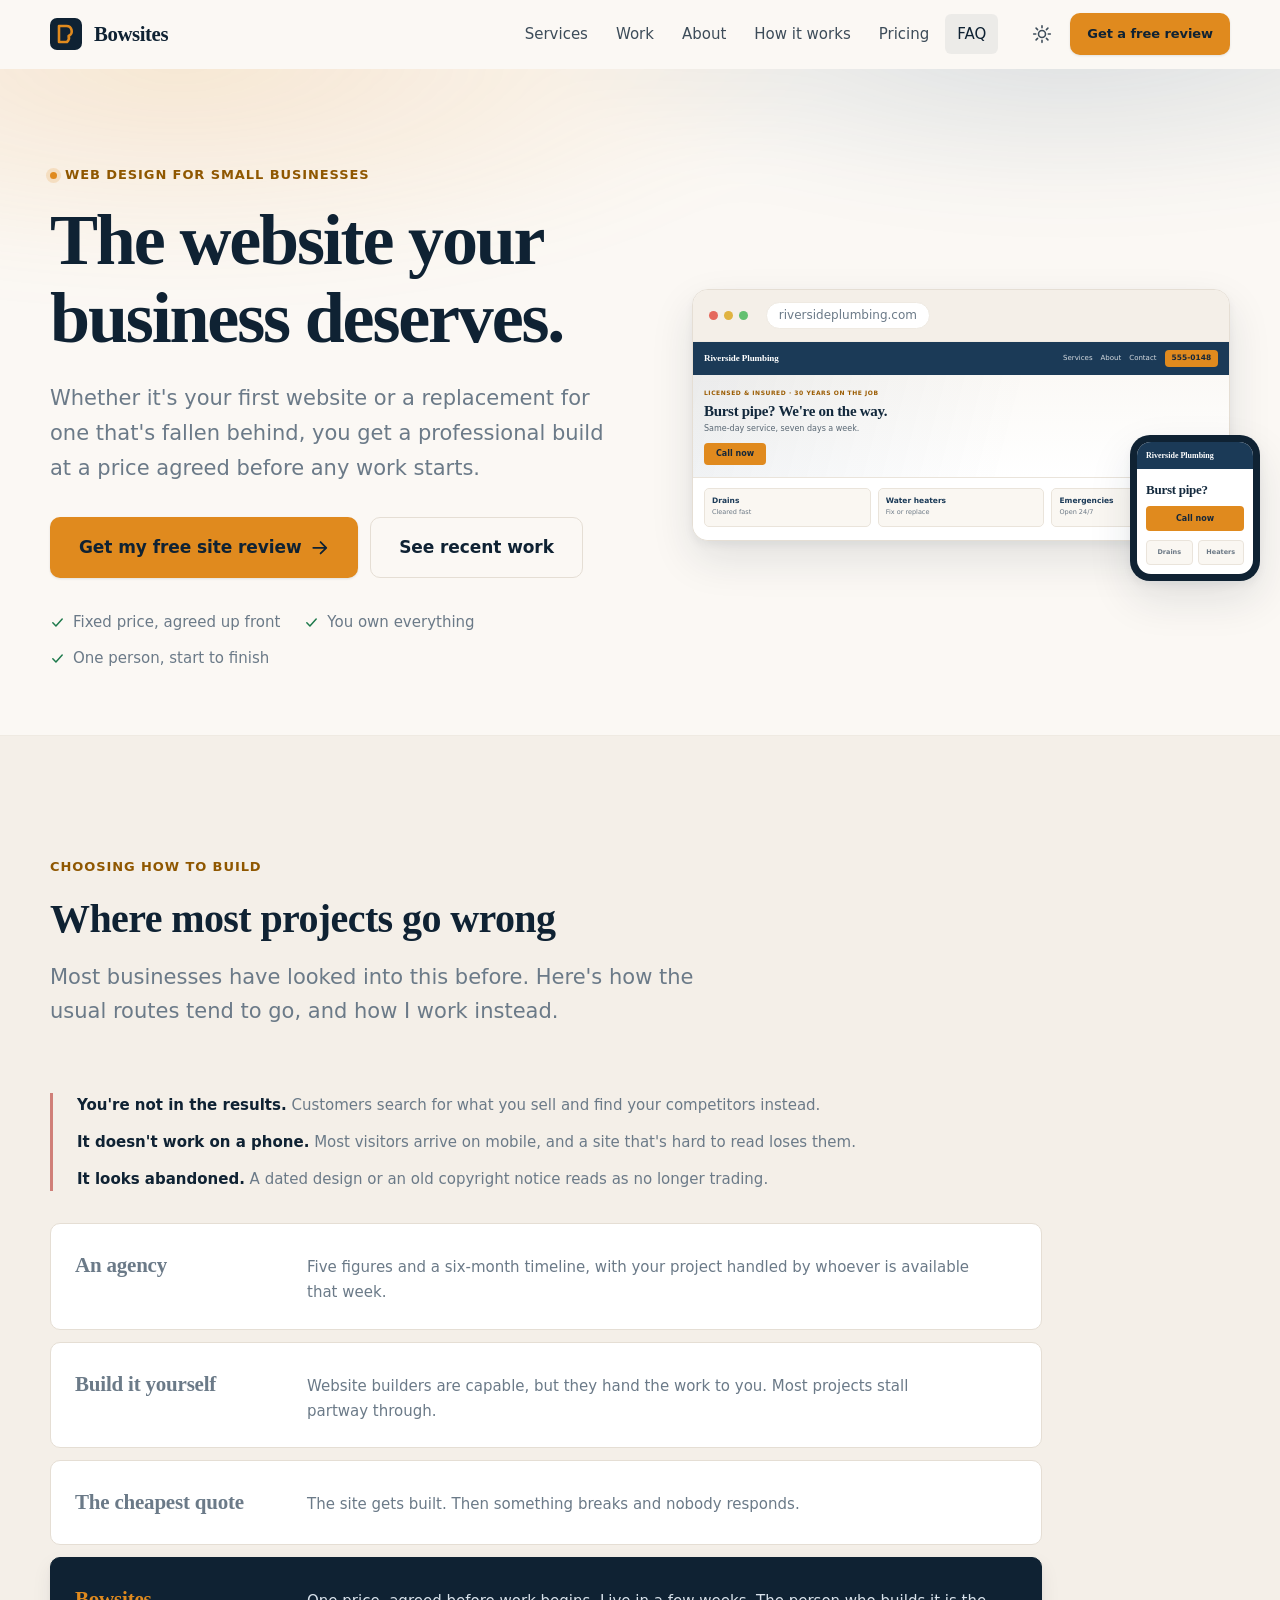
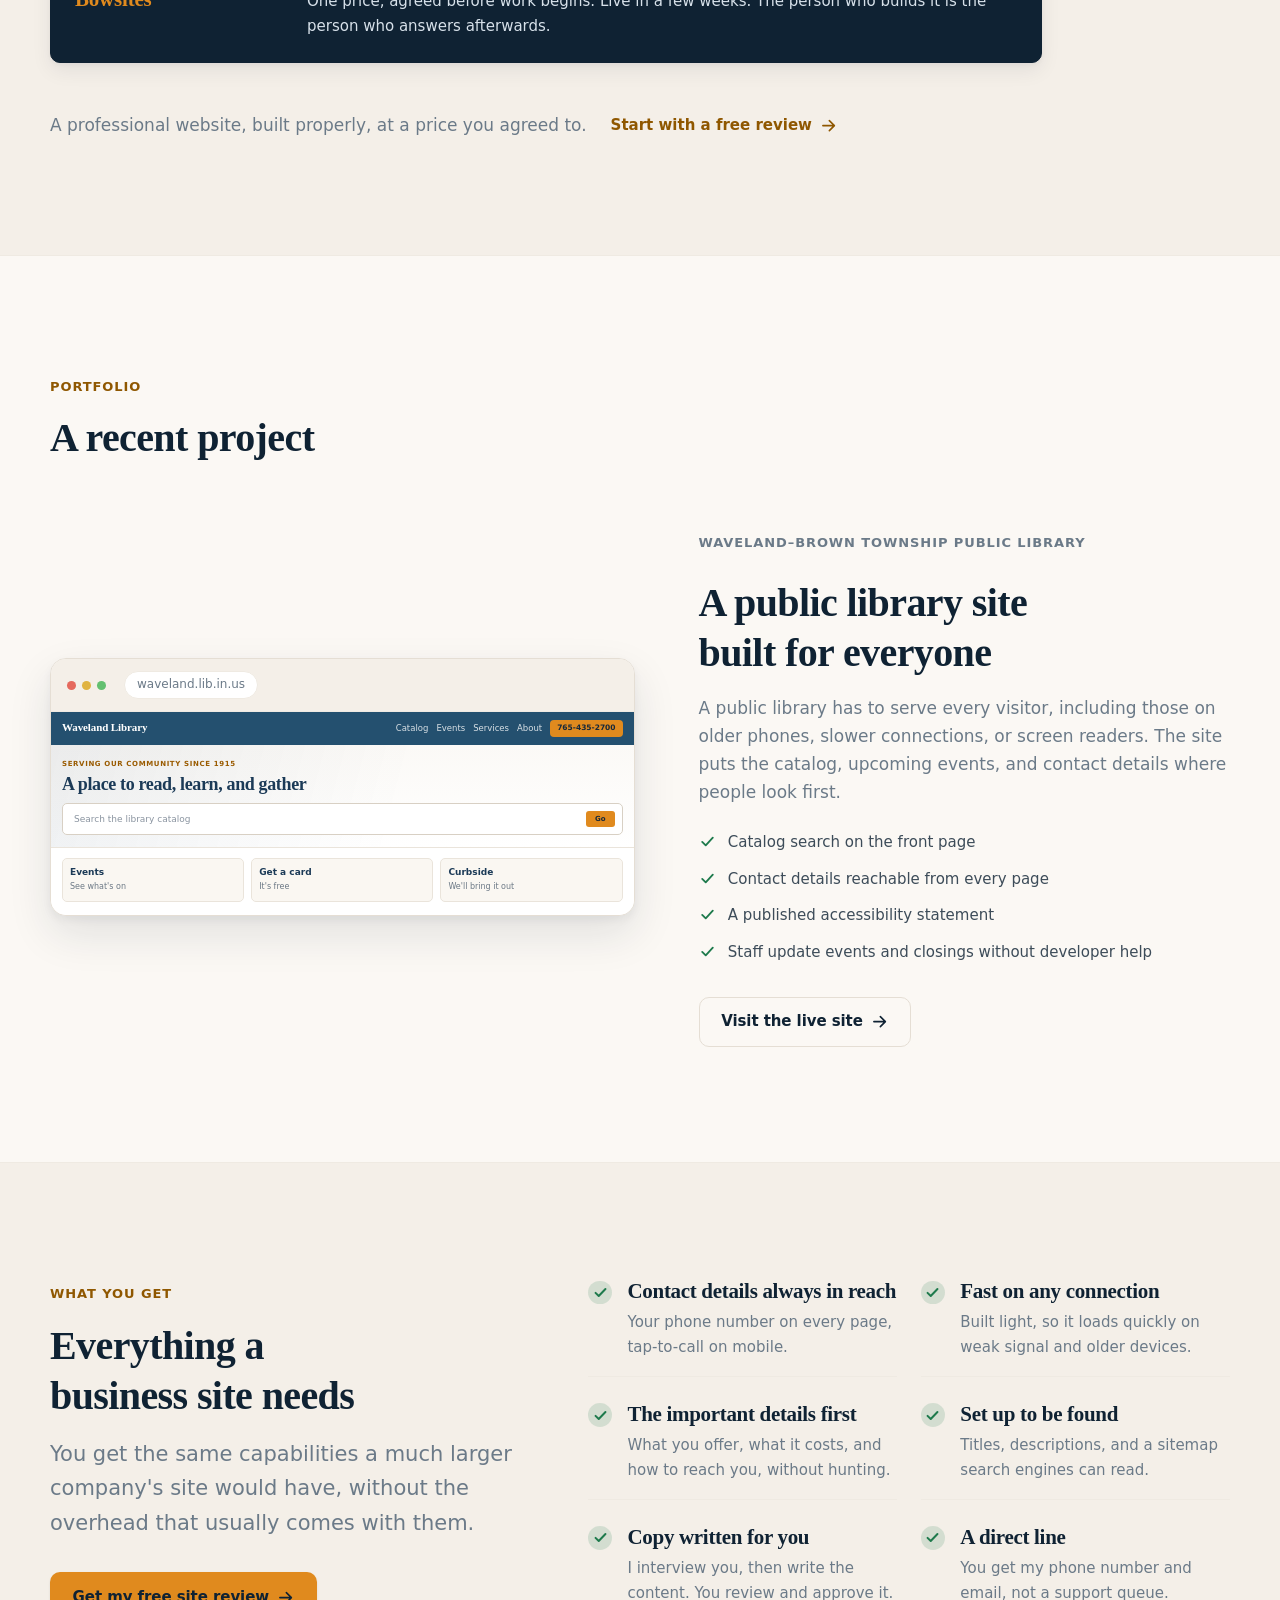
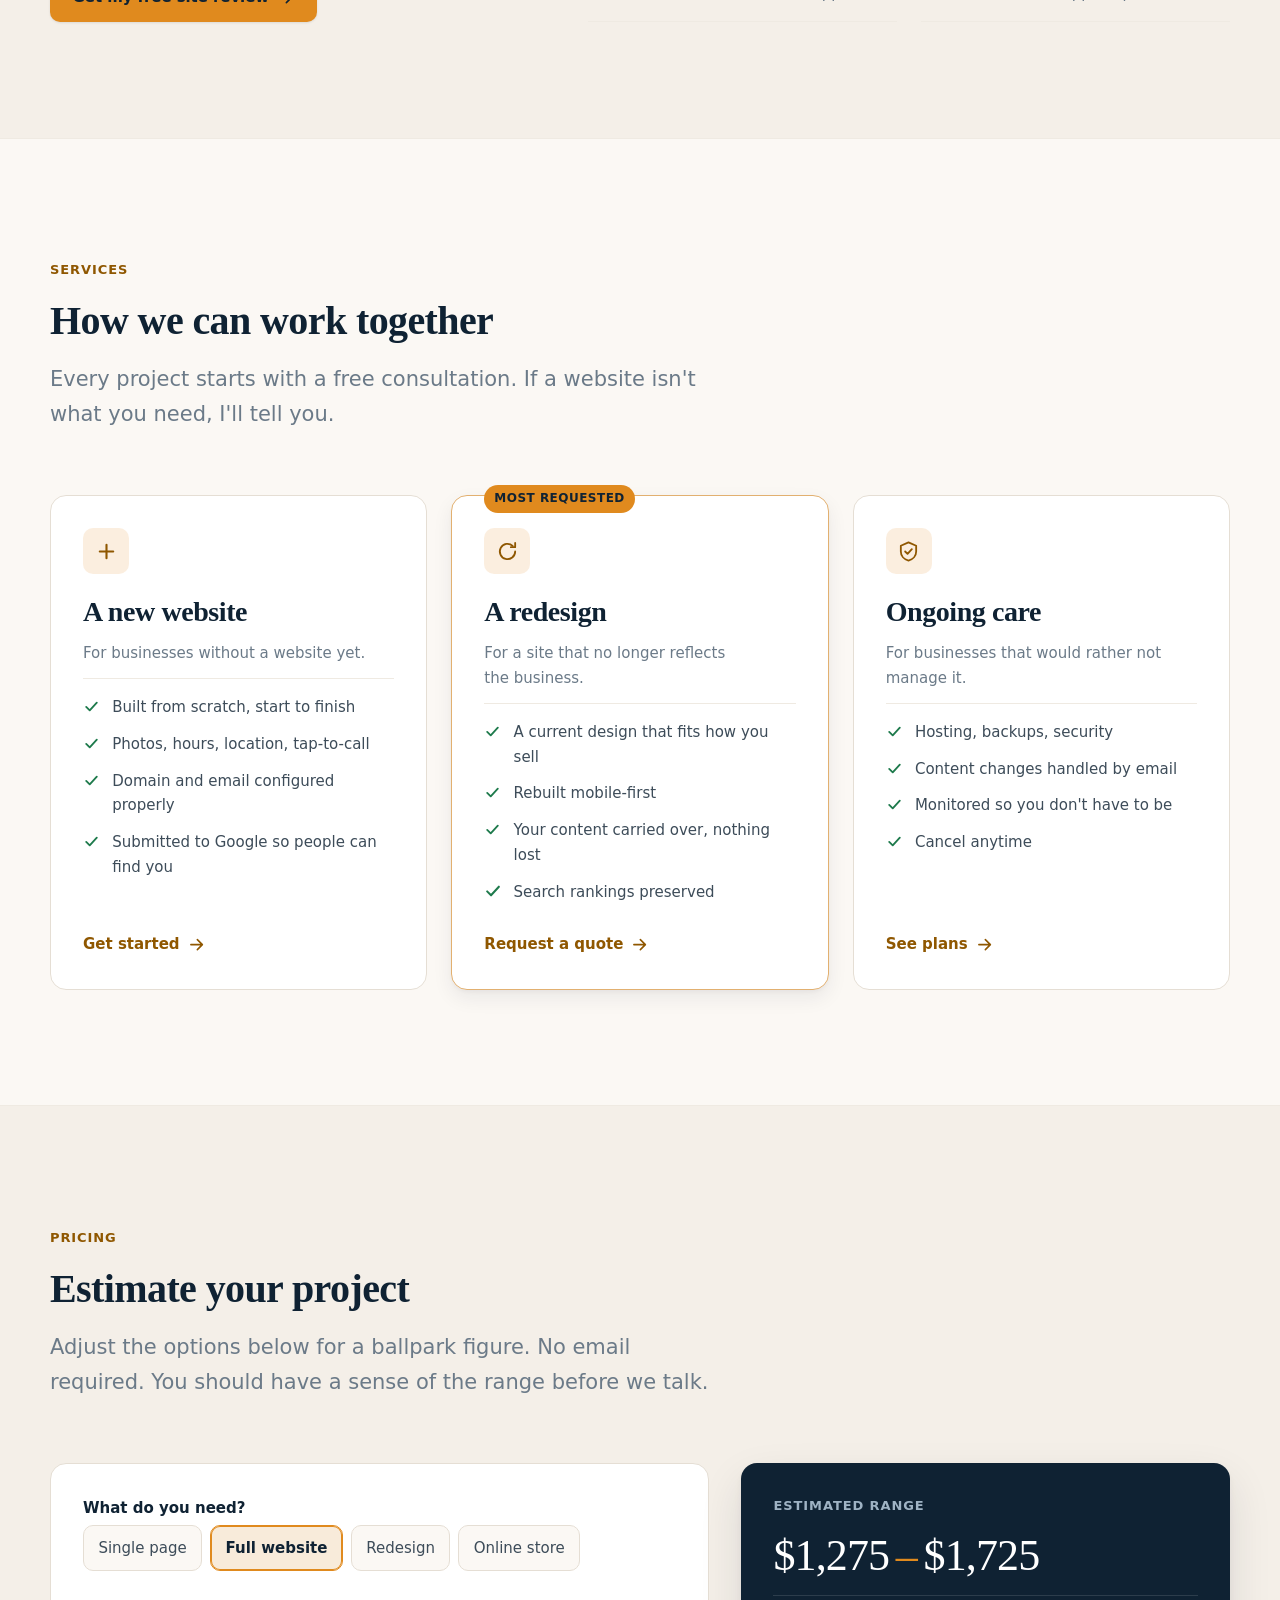
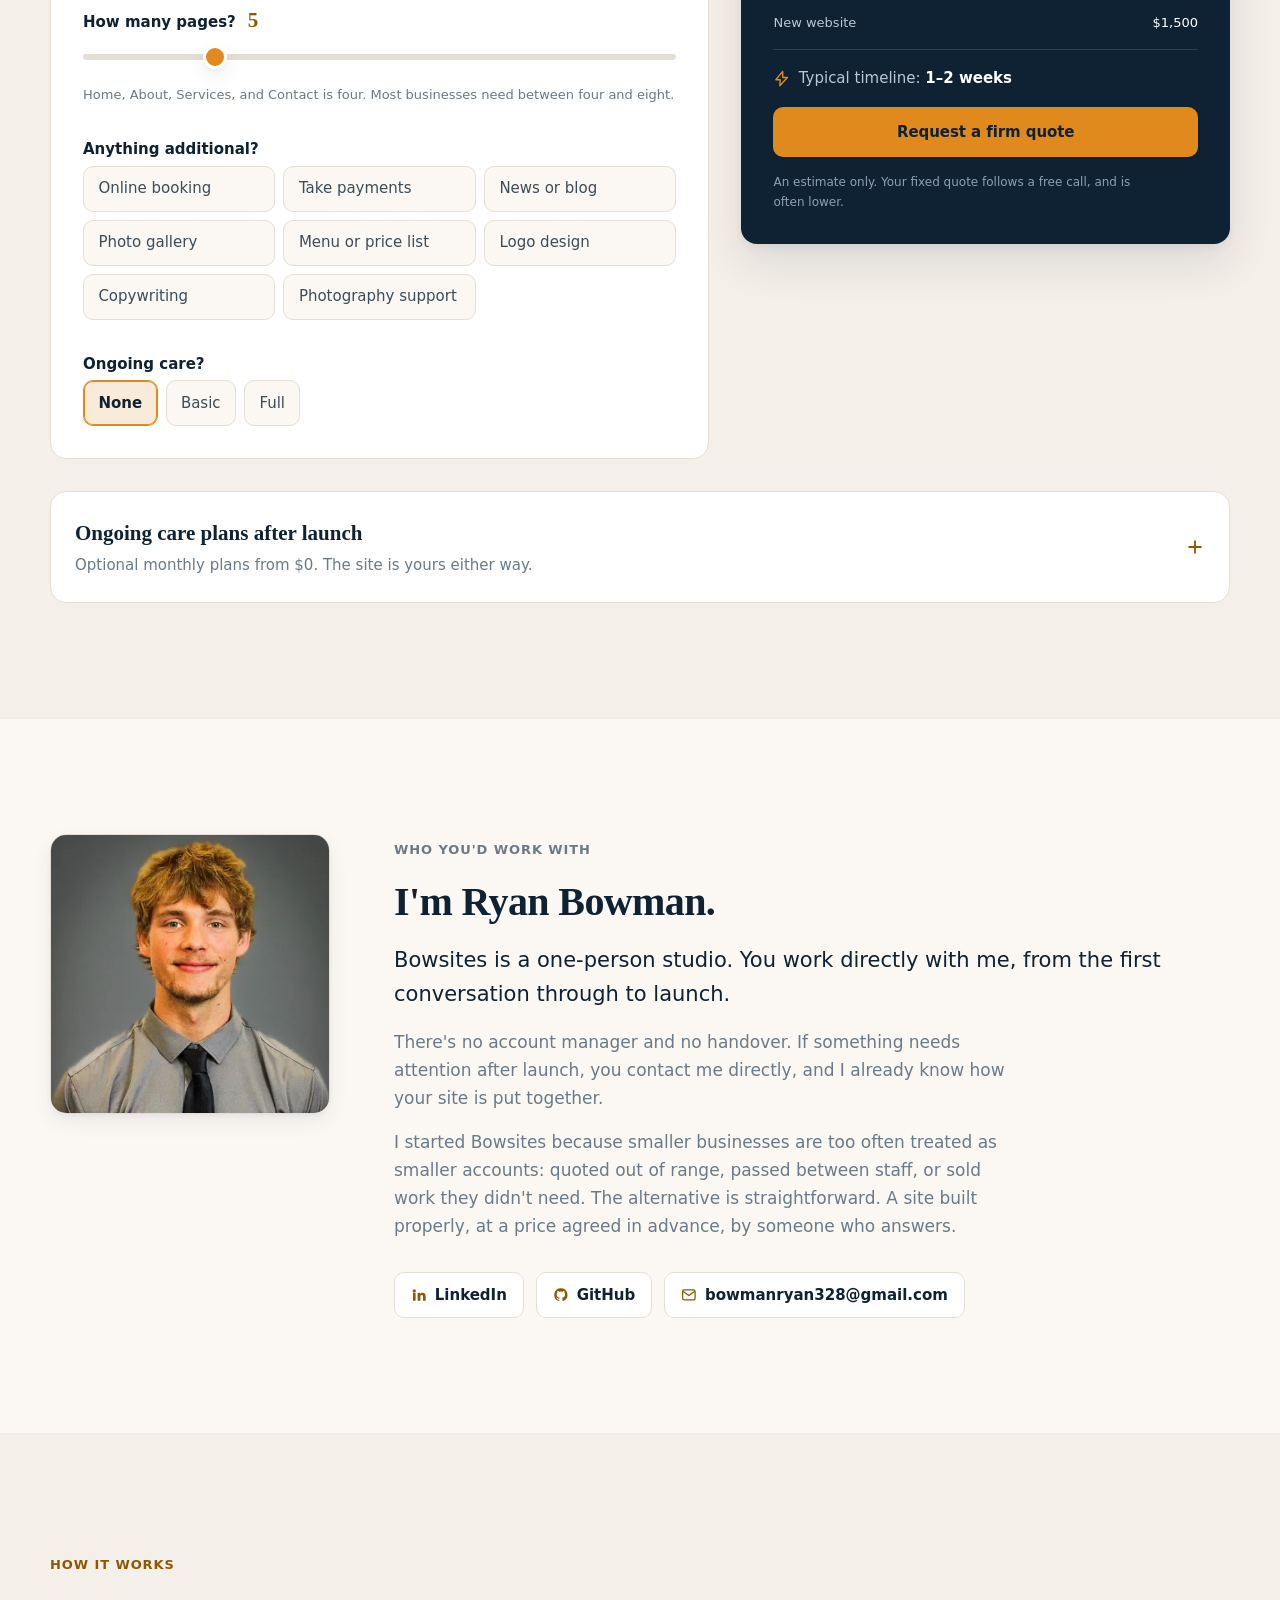
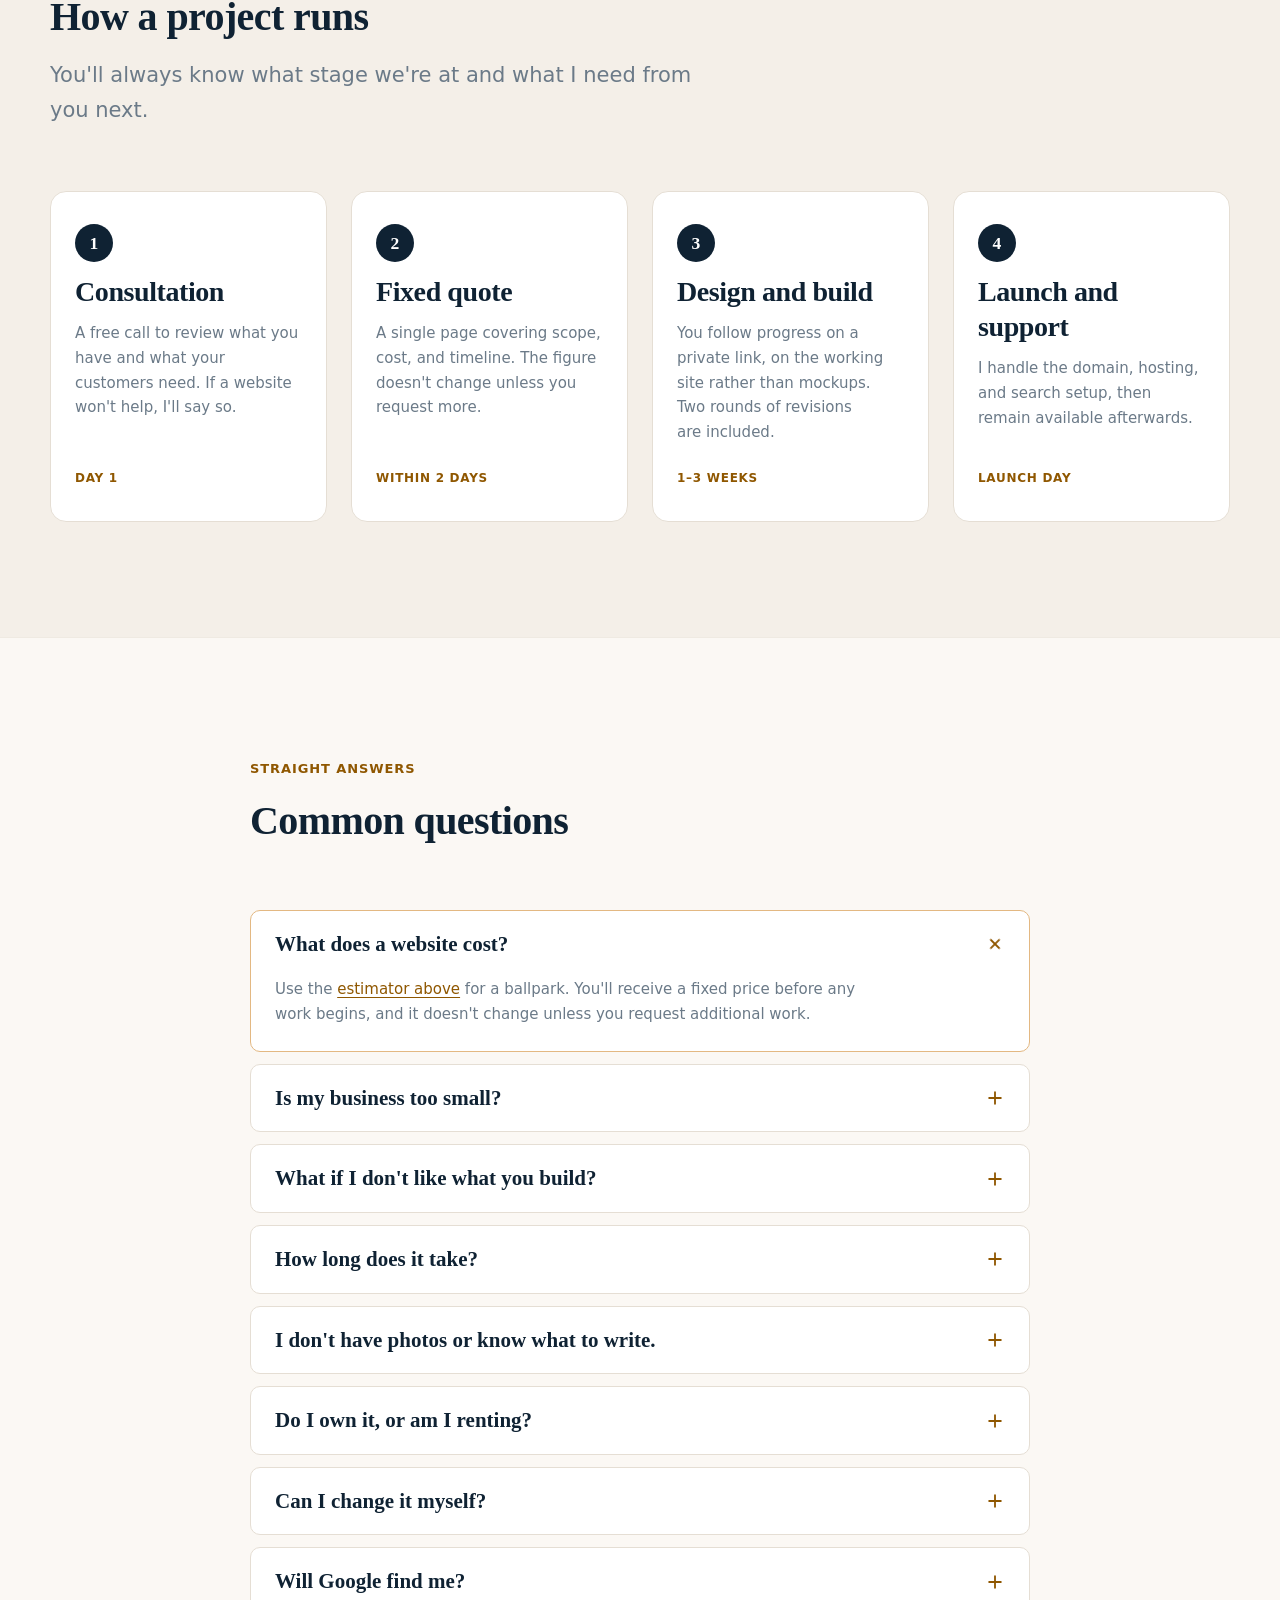
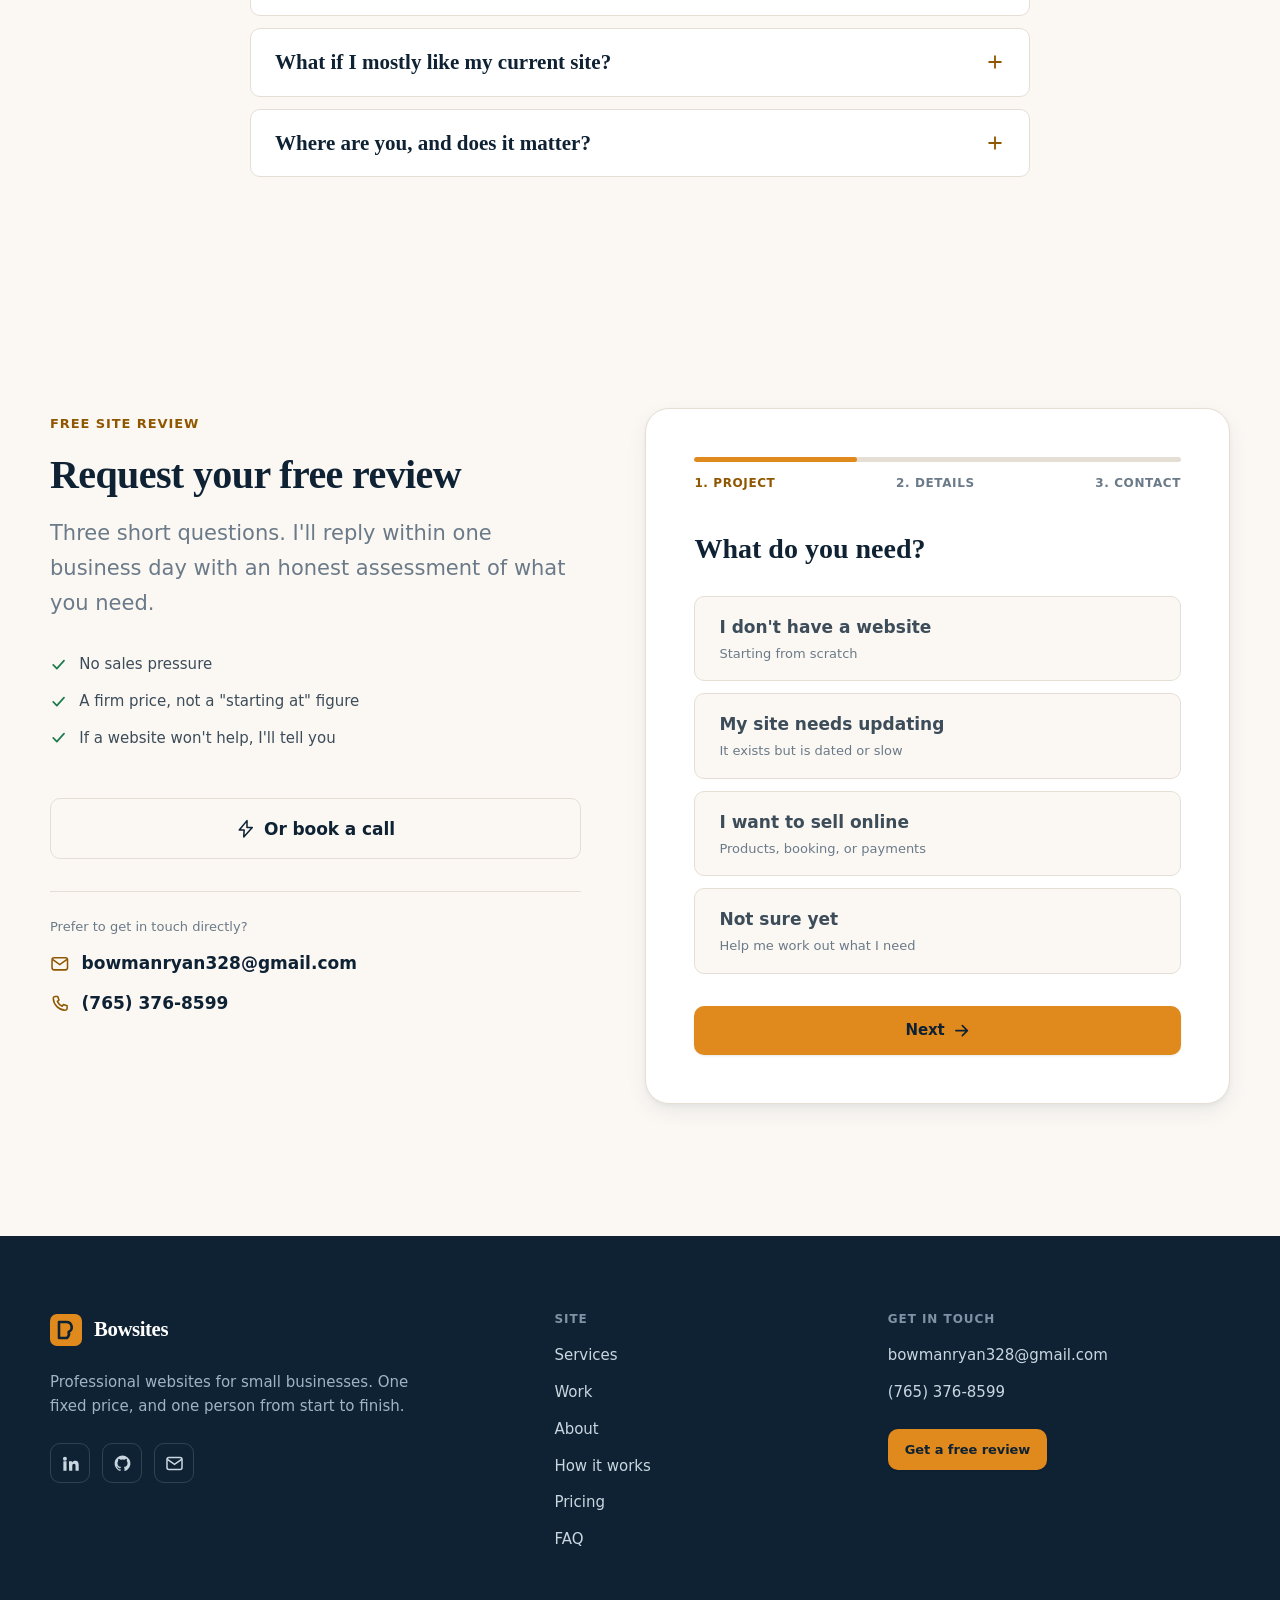
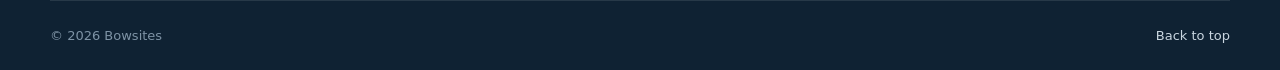
==== commit 2ef4cb72: "Drop the stated call length" ====
--- a/index.html
+++ b/index.html
@@ -488,7 +488,7 @@
         </div>
 
         <a class="btn btn-primary btn-block" href="#contact" id="calc-cta">Request a firm quote</a>
-        <p class="calc-fine">An estimate only. Your fixed quote follows a free 20-minute call, and is often lower.</p>
+        <p class="calc-fine">An estimate only. Your fixed quote follows a free call, and is often lower.</p>
       </aside>
     </div>
 
@@ -626,7 +626,7 @@
       <li class="step">
         <span class="step-n">1</span>
         <h3>Consultation</h3>
-        <p>A free 20-minute call to review what you have and what your customers need. If a website won't help, I'll say so.</p>
+        <p>A free call to review what you have and what your customers need. If a website won't help, I'll say so.</p>
         <span class="step-when">Day 1</span>
       </li>
       <li class="step">
@@ -733,7 +733,7 @@
 
       <a class="btn btn-ghost btn-lg book-cta" data-site="booking" href="#">
         <svg class="ico" aria-hidden="true"><use href="#i-bolt"/></svg>
-        Or book a 20-minute call
+        Or book a call
       </a>
 
       <div class="contact-direct">
